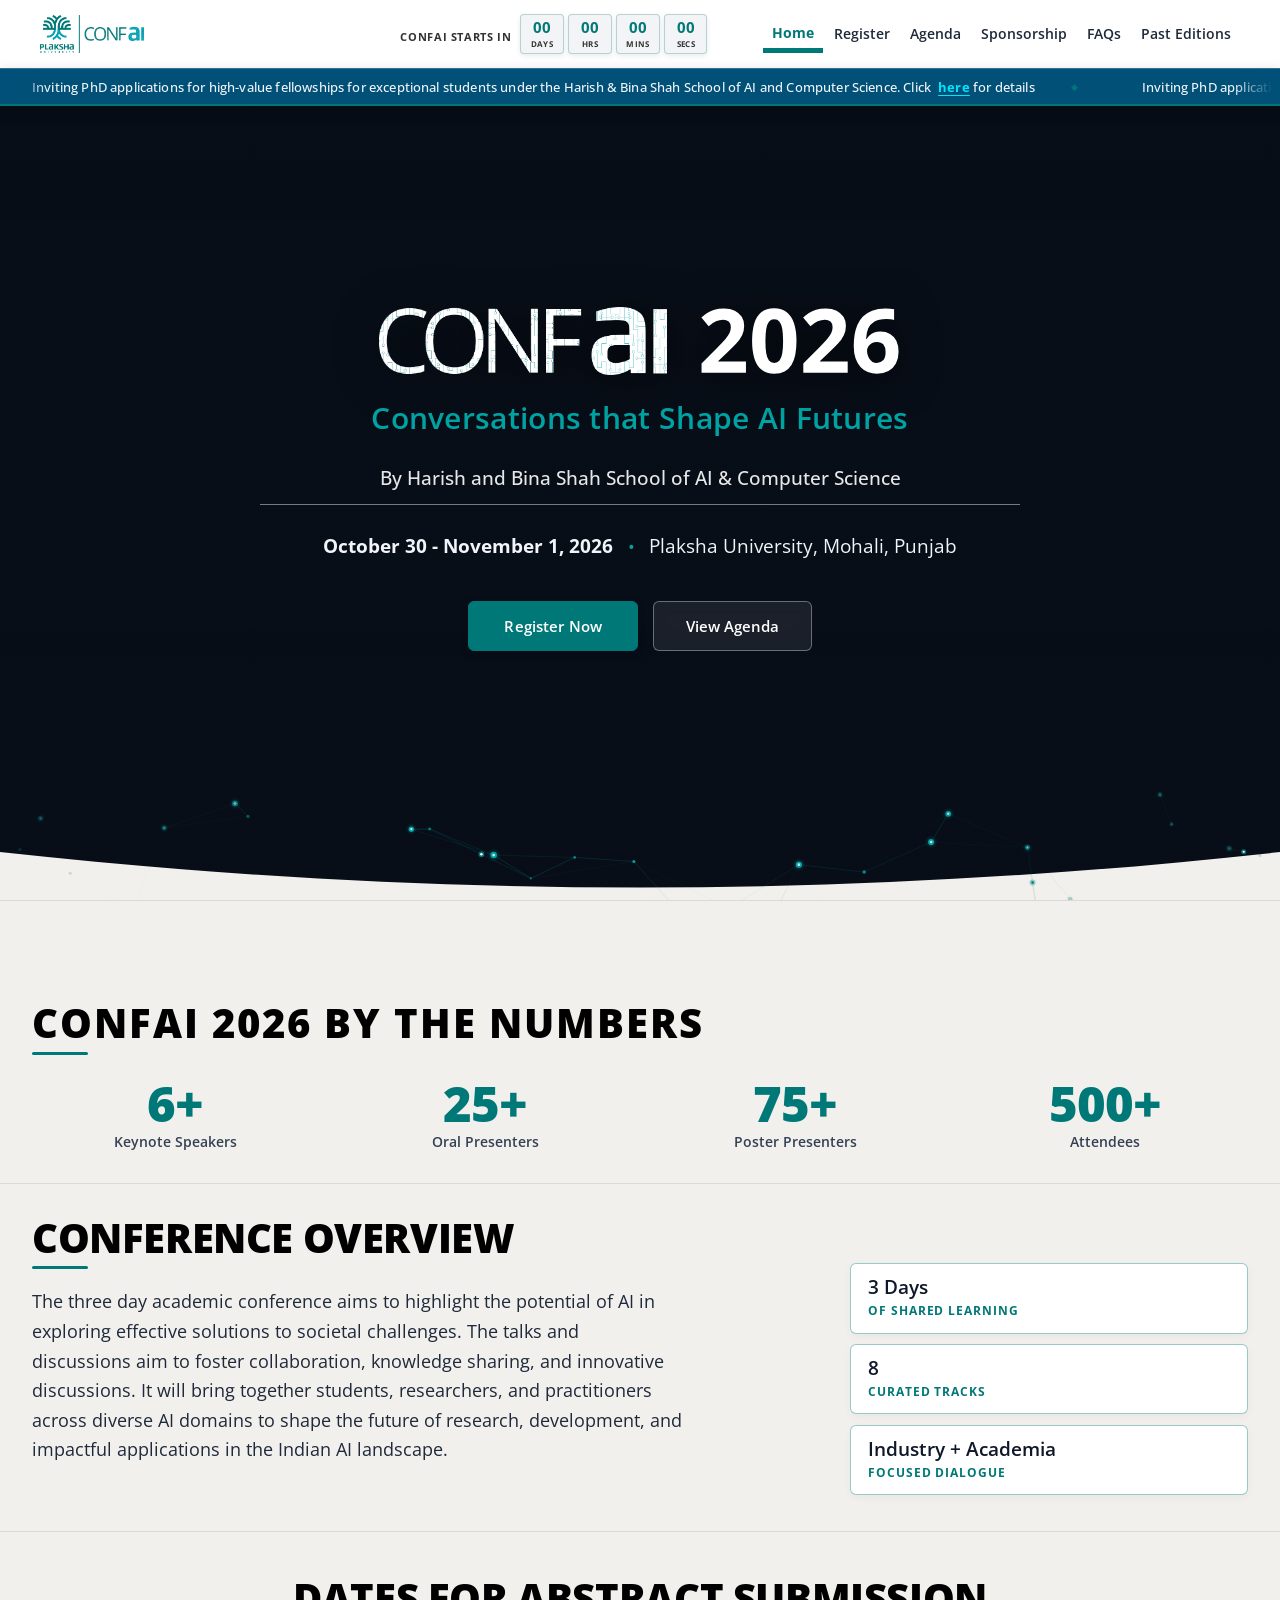
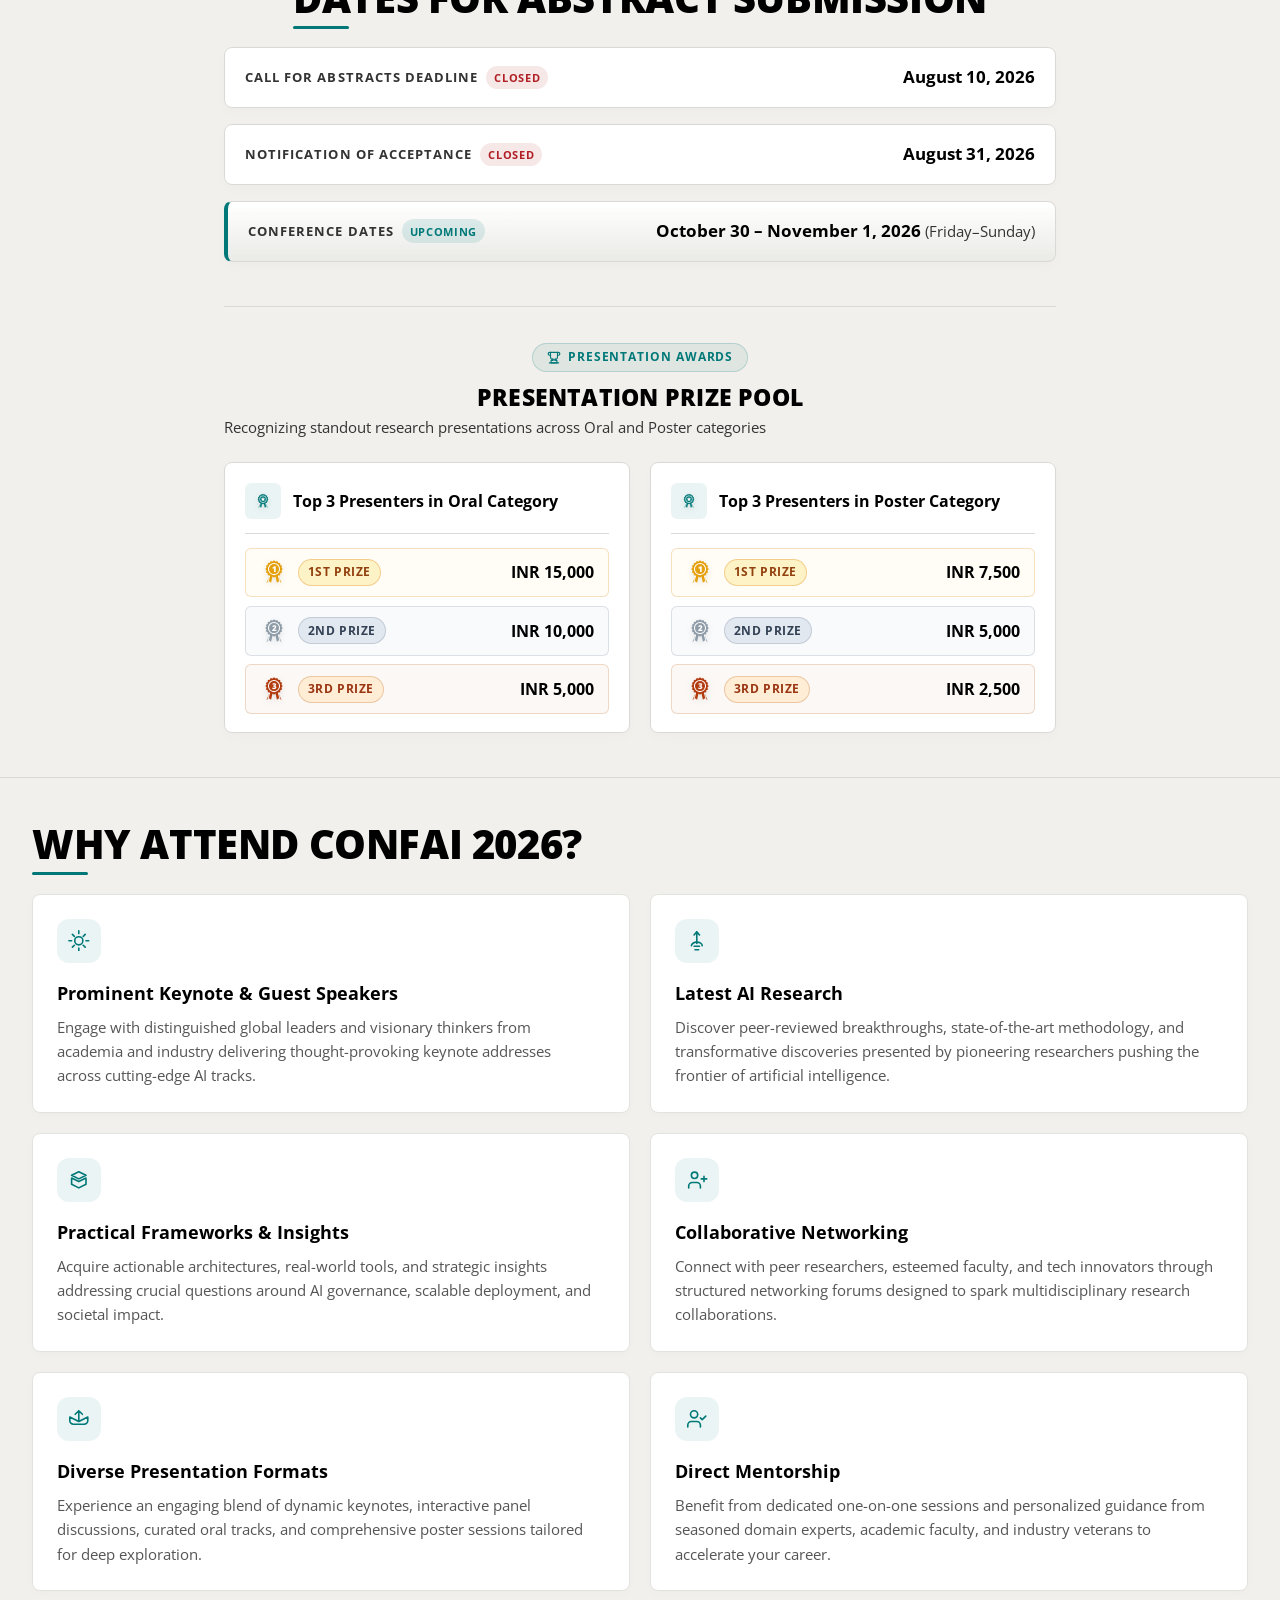
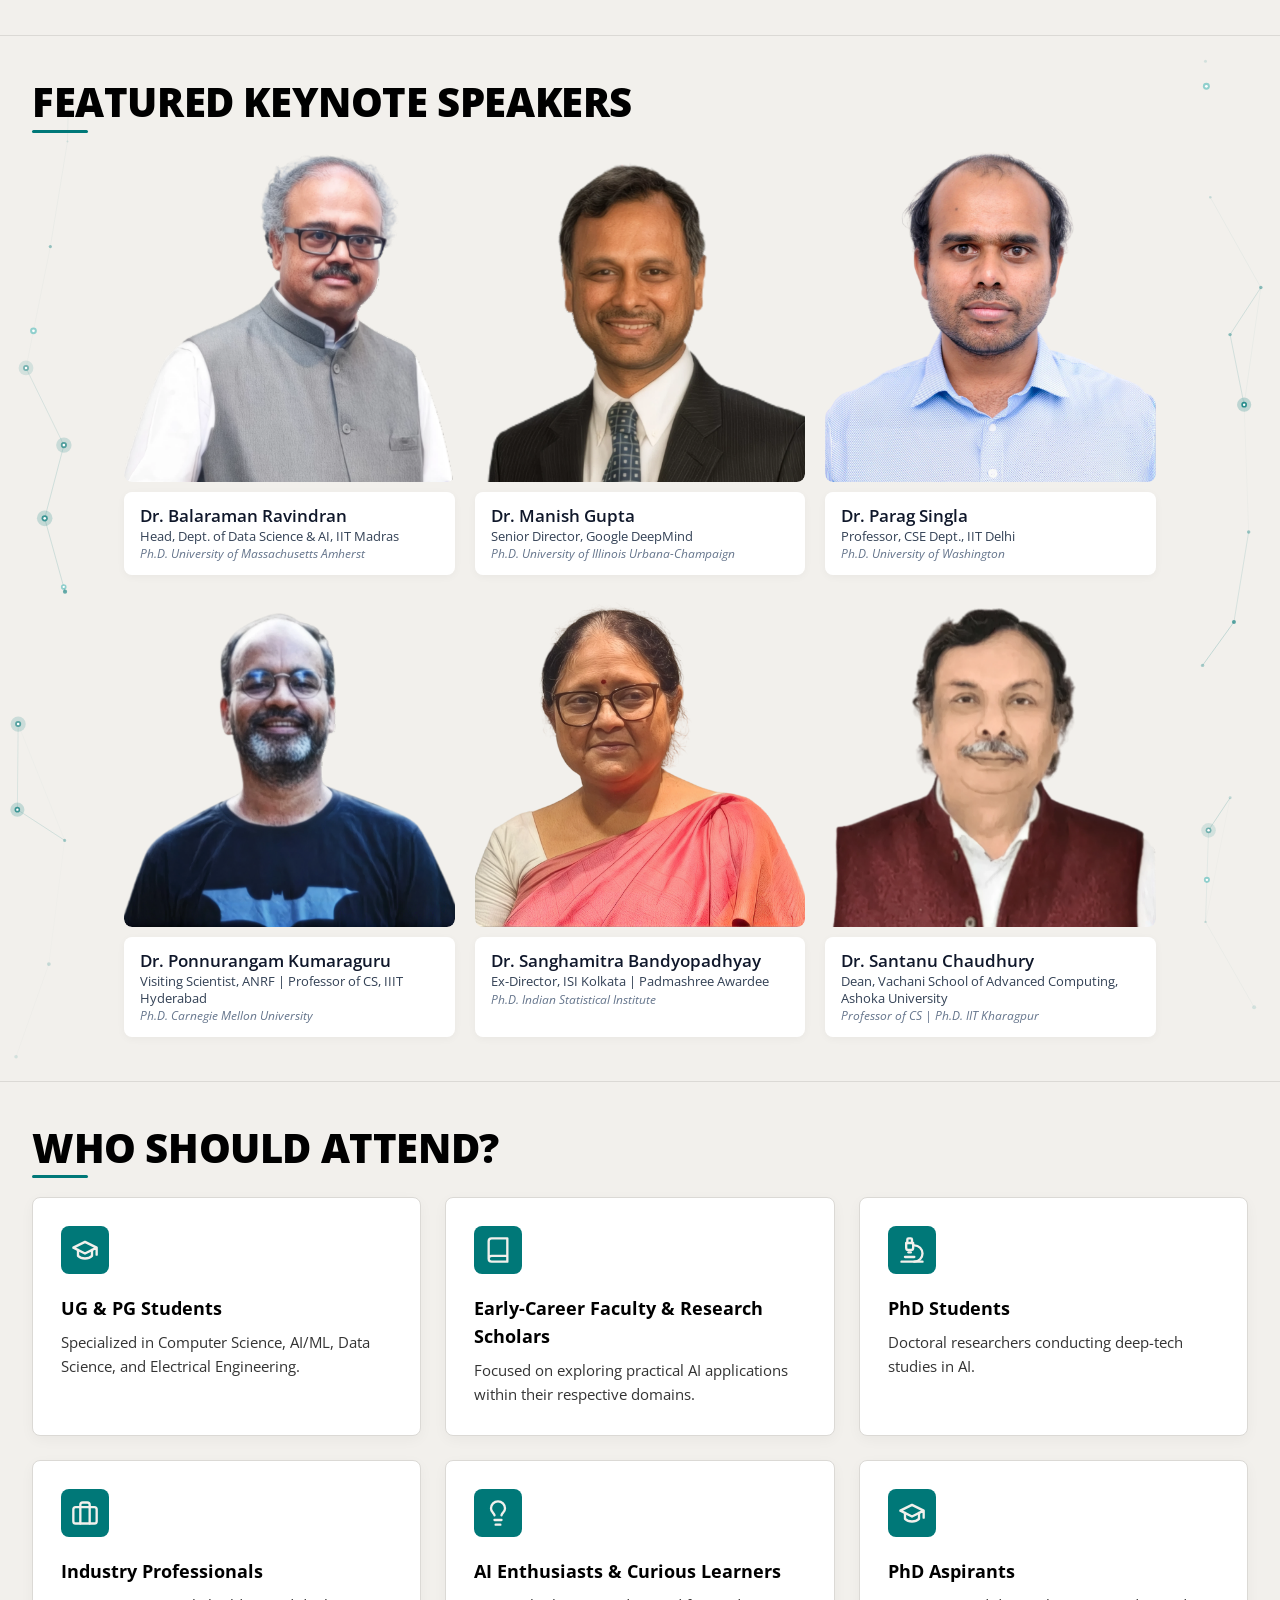
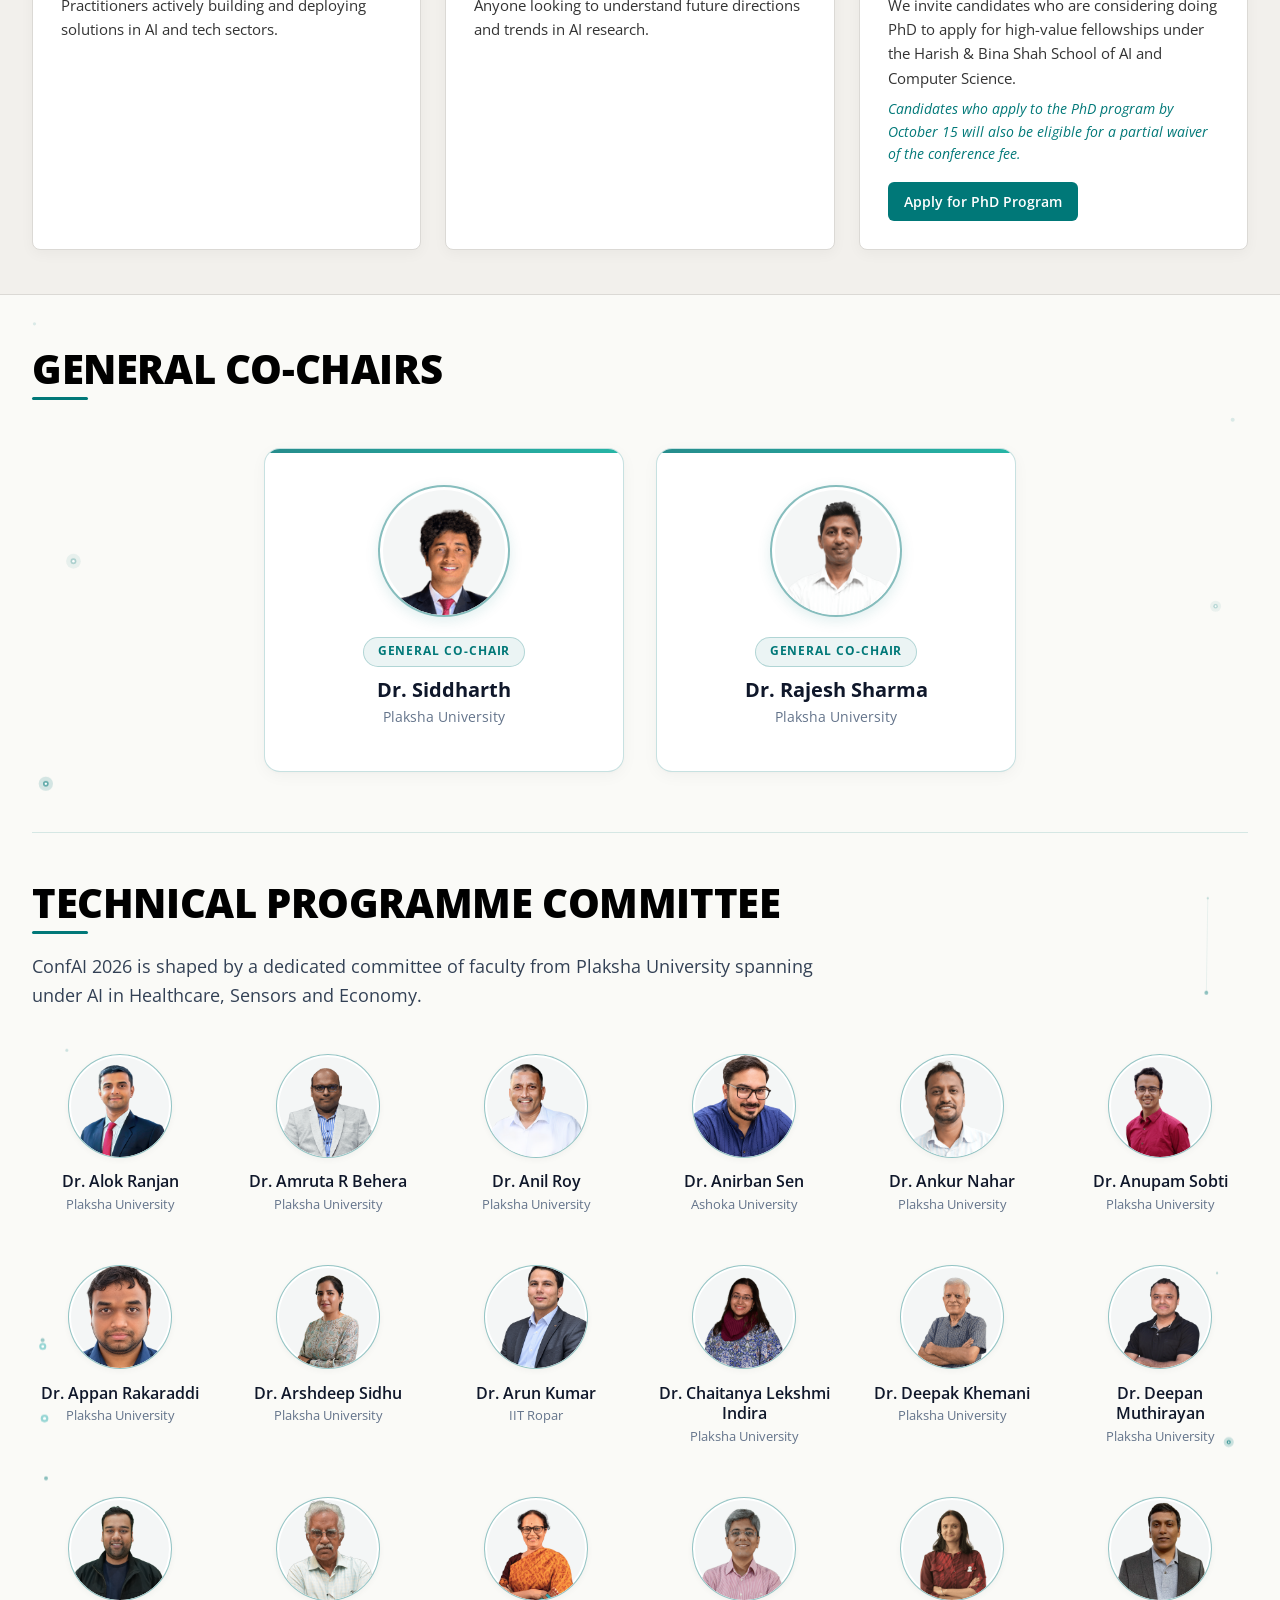
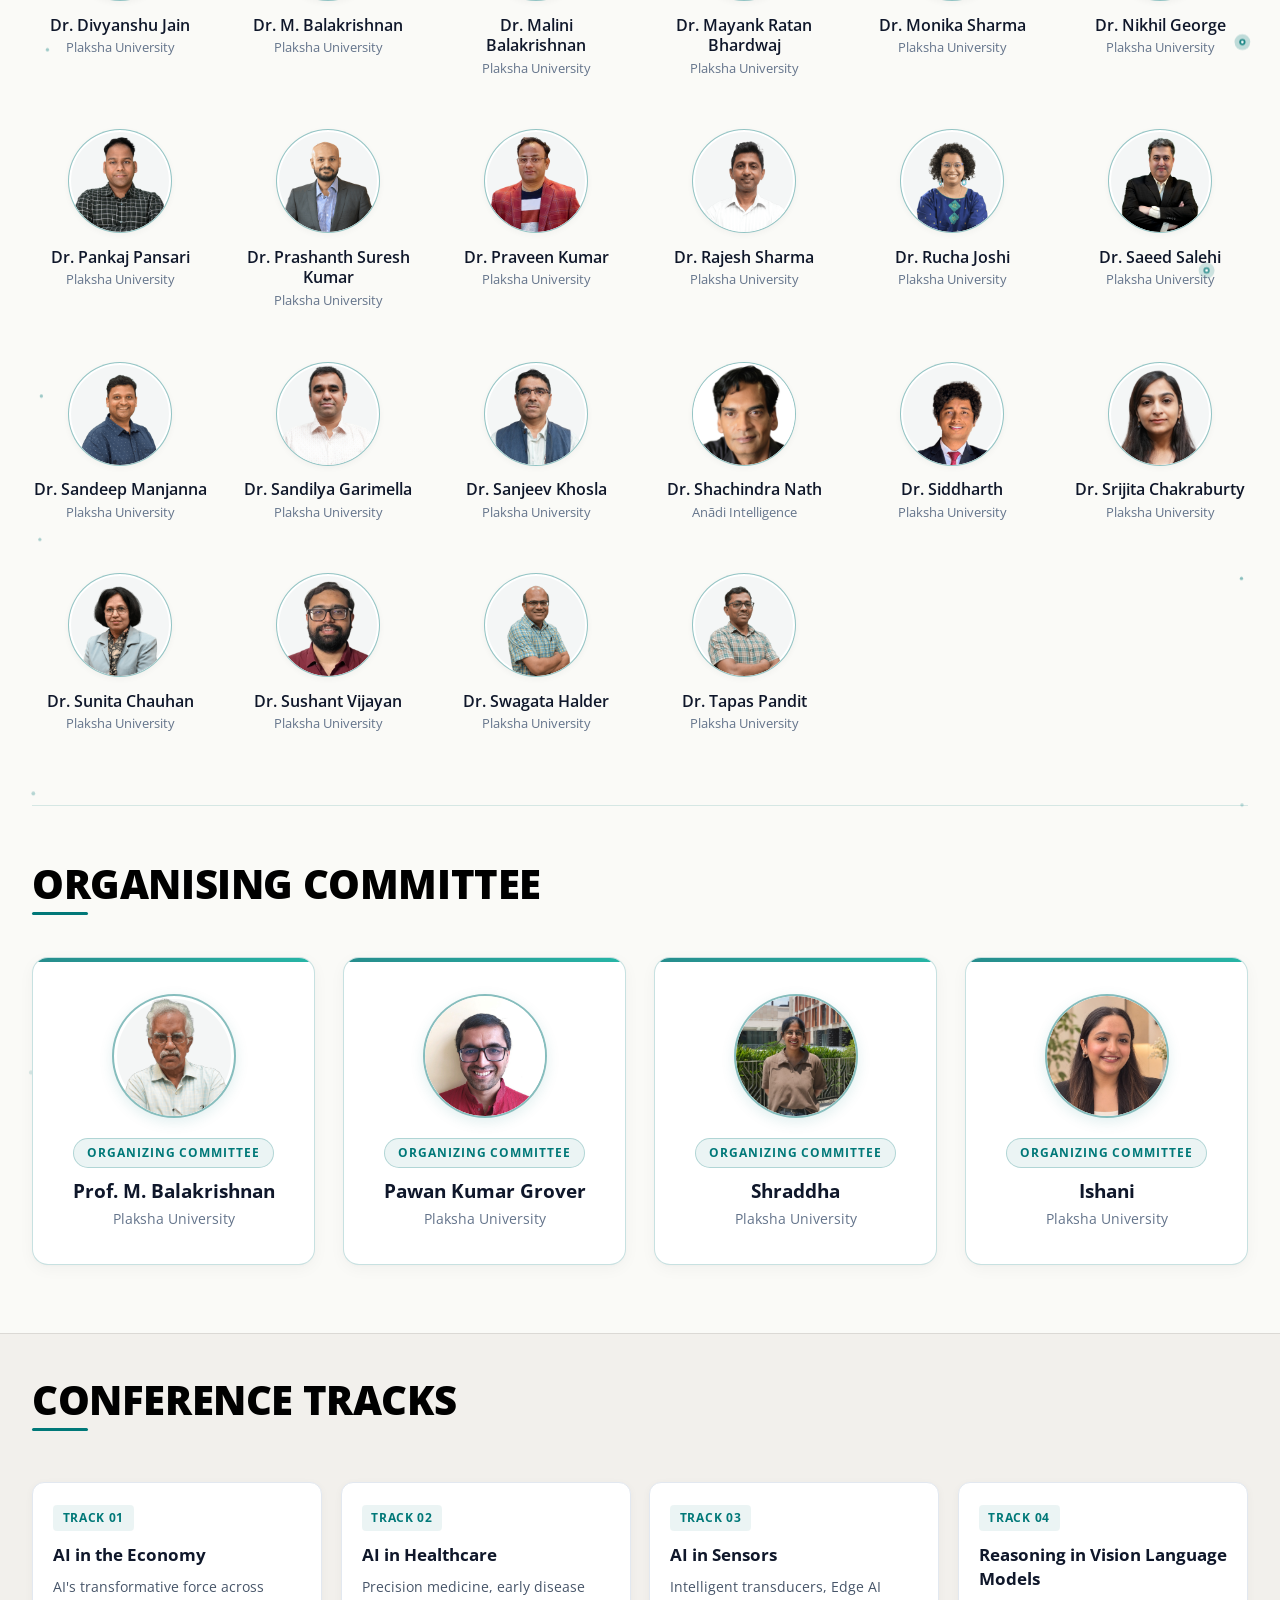
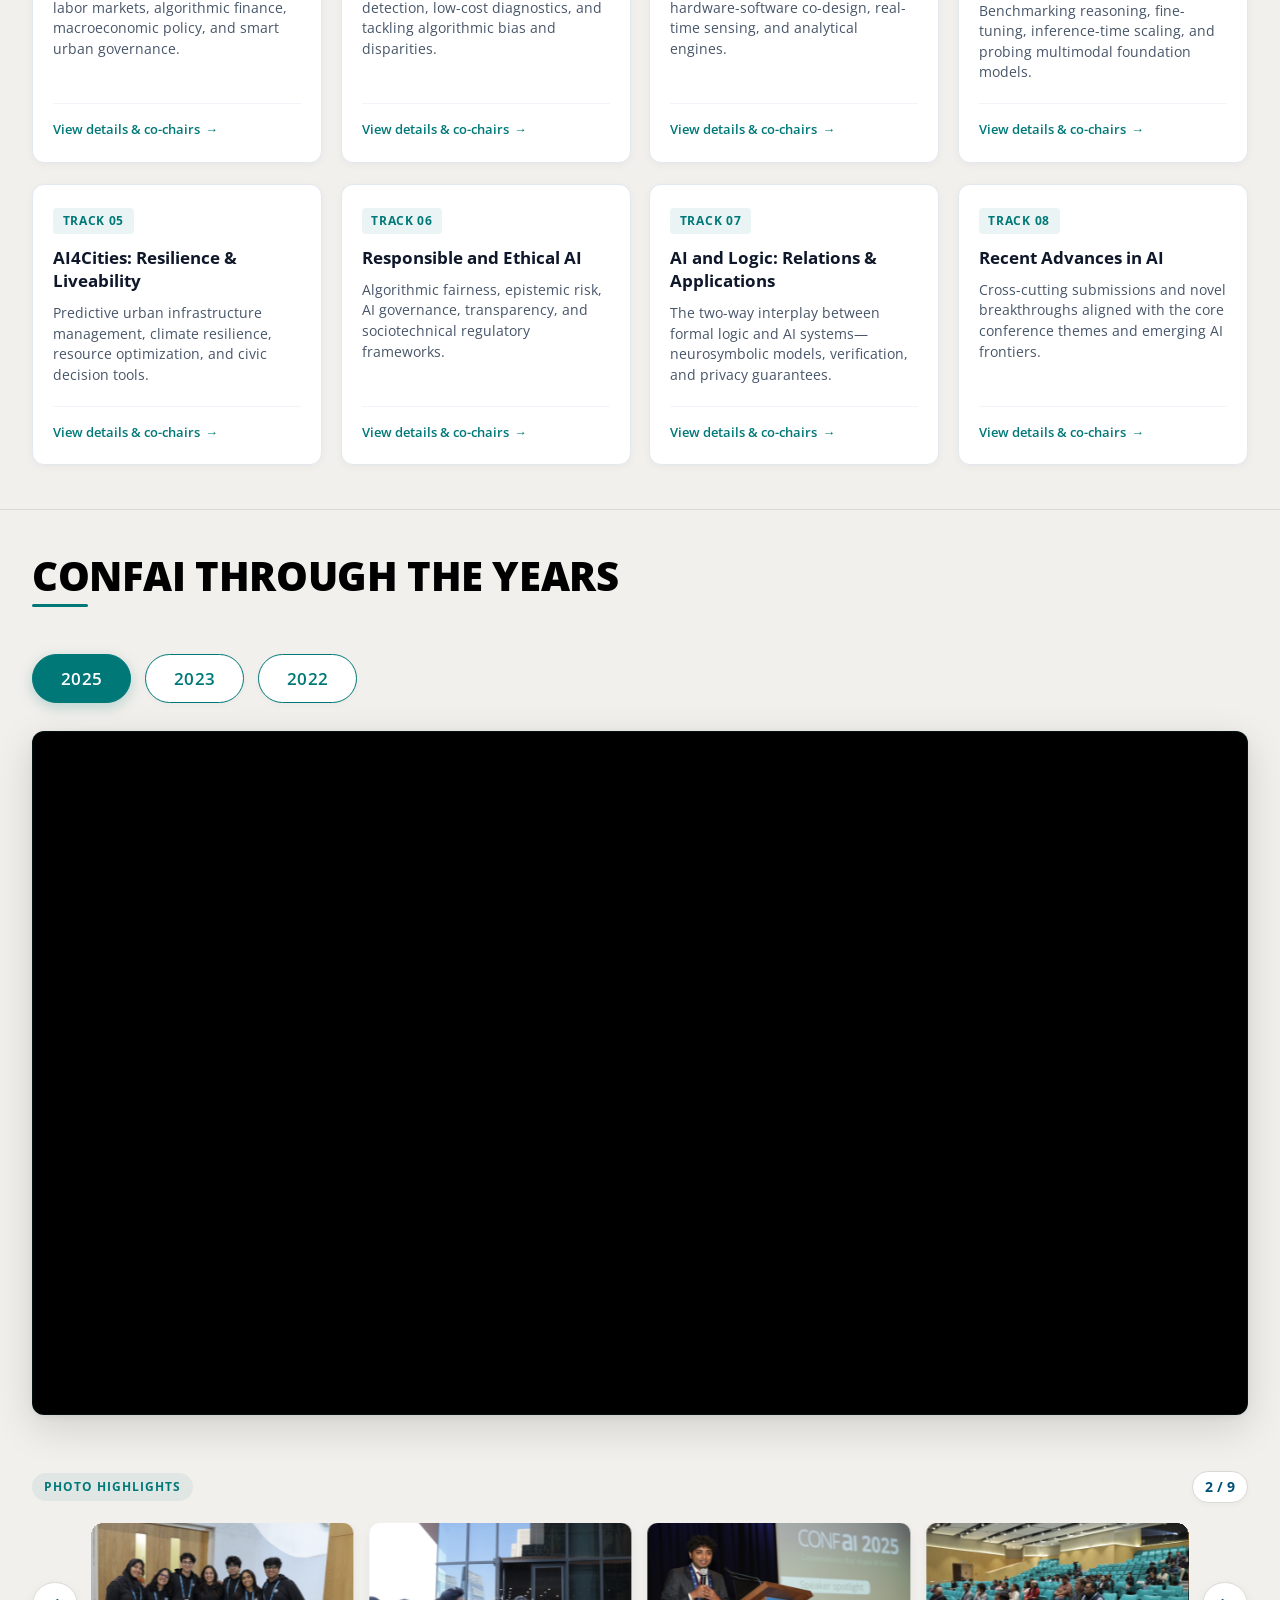
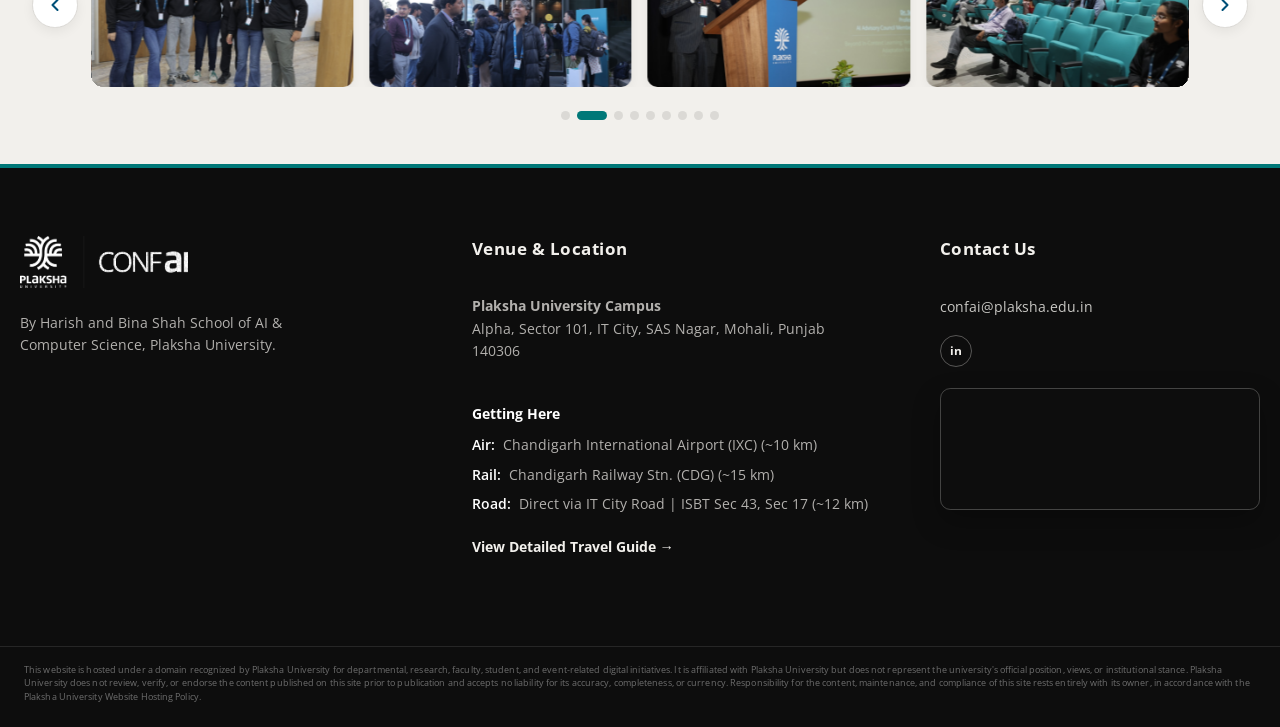
==== index.html @ 9ebb14e9 "Updated General Co Chair Section and Organising Commitee section" ====
<!DOCTYPE html>
<html lang="en">

<head>
  <meta charset="UTF-8" />
  <meta name="viewport" content="width=device-width, initial-scale=1.0" />
  <meta http-equiv="Cache-Control" content="no-cache, no-store, must-revalidate" />
  <meta http-equiv="Pragma" content="no-cache" />
  <meta http-equiv="Expires" content="0" />
  <meta name="description"
    content="ConfAI 2026  -  Conference on Artificial Intelligence at Plaksha University, Mohali. October 30 – November 1, 2026." />
  <title>ConfAI 2026 | Conference on Artificial Intelligence</title>
  <link rel="preconnect" href="https://fonts.googleapis.com" />
  <link rel="preconnect" href="https://fonts.gstatic.com" crossorigin />
  <link
    href="https://fonts.googleapis.com/css2?family=Open+Sans:ital,wght@0,300;0,400;0,500;0,600;0,700;0,800;1,400;1,600&display=swap"
    rel="stylesheet" />
  <link rel="stylesheet" href="css/styles.css?v=1.2.0" />
  <script src="js/script.js?v=1.2.0" defer></script>
  <script>
    window.va = window.va || function () { (window.vaq = window.vaq || []).push(arguments); };
  </script>
  <script defer src="/_vercel/insights/script.js"></script>
  <script>
    !function(t,e){var o,n,p,r;e.__SV||(window.posthog && window.posthog.__loaded)||(window.posthog=e,e._i=[],e.init=function(i,s,a){function g(t,e){var o=e.split(".");2==o.length&&(t=t[o[0]],e=o[1]),t[e]=function(){t.push([e].concat(Array.prototype.slice.call(arguments,0)))}}p||((p=t.createElement("script")).type="text/javascript",p.crossOrigin="anonymous",p.async=!0,p.src=s.api_host.replace(".i.posthog.com","-assets.i.posthog.com")+"/static/array.js",p.onerror=function(){p=null},(r=t.getElementsByTagName("script")[0]).parentNode.insertBefore(p,r));var u=e;for(void 0!==a?u=e[a]=[]:a="posthog",u.people=u.people||[],Object.defineProperty(u,"toString",{configurable:!0,enumerable:!0,writable:!0,value:function(t){var e="posthog";return"posthog"!==a&&(e+="."+a),t||(e+=" (stub)"),e}}),Object.defineProperty(u.people,"toString",{configurable:!0,enumerable:!0,writable:!0,value:function(){return u.toString(1)+".people (stub)"}}),o="gu mu yu bu ku init Vu Gu zu Uu Ku el Wu Yu ju rh oh ah uh hh dh capture getExtension Zu fu gh calculateEventProperties ph register register_once register_for_session unregister unregister_for_session Hu mh getFeatureFlag getFeatureFlagPayload getFeatureFlagResult getAllFeatureFlags isFeatureEnabled reloadFeatureFlags updateFlags updateEarlyAccessFeatureEnrollment getEarlyAccessFeatures on onFeatureFlags onSurveysLoaded onSessionId getSurveys getActiveMatchingSurveys onActiveMatchingSurveysChanged renderSurvey displaySurvey cancelPendingSurvey canRenderSurvey canRenderSurveyAsync wh identify setPersonProperties unsetPersonProperties group resetGroups setPersonPropertiesForFlags resetPersonPropertiesForFlags setGroupPropertiesForFlags resetGroupPropertiesForFlags reset kh shutdown setIdentity clearIdentity get_distinct_id getGroups get_session_id get_session_replay_url alias set_config startSessionRecording stopSessionRecording sessionRecordingStarted captureException addExceptionStep captureLog startExceptionAutocapture stopExceptionAutocapture loadToolbar get_property getSessionProperty yh ih createPersonProfile setInternalOrTestUser bh Su xu opt_in_capturing opt_out_capturing has_opted_in_capturing has_opted_out_capturing get_explicit_consent_status is_capturing clear_opt_in_out_capturing th debug il Os getPageViewId captureTraceFeedback captureTraceMetric Du".split(" "),n=0;n<o.length;n++)g(u,o[n]);e._i.push([i,s,a])},e.__SV=1)}(document,window.posthog||[]);
    posthog.init('phc_CecEPdWjQLrjr3GZjHRW4HhYHFBZjnU5TjfQTuYFEQbJ', {
        api_host: 'https://us.i.posthog.com',
        defaults: '2026-05-30',
        person_profiles: 'identified_only', // or 'always' to create profiles for anonymous users as well
    })
  </script>
</head>

<body>
  <a class="skip-link" href="#main-content">Skip to content</a>

  <header class="site-header site-header--with-ticker" id="site-header">
    <div class="header-inner">
      <a class="brand" href="/" aria-label="ConfAI 2026 home">
        <img src="confai%20logo/Lockup%20logo.png" alt="ConfAI 2026" class="brand-logo"
          onerror="this.onerror=null;this.style.visibility='hidden';" />
      </a>

      <div class="nav-countdown" aria-label="Countdown to ConfAI 2026" aria-live="polite">
        <span class="nav-countdown-label">ConfAI starts in</span>
        <span class="nav-countdown-box"><strong id="nav-countdown-days">--</strong><small>DAYS</small></span>
        <span class="nav-countdown-box"><strong id="nav-countdown-hours">--</strong><small>HRS</small></span>
        <span class="nav-countdown-box"><strong id="nav-countdown-minutes">--</strong><small>MINS</small></span>
        <span class="nav-countdown-box"><strong id="nav-countdown-seconds">--</strong><small>SECS</small></span>
      </div>

      <button class="nav-toggle" type="button" aria-expanded="false" aria-controls="site-nav"
        aria-label="Toggle navigation">
        <span class="nav-toggle-bar"></span>
        <span class="nav-toggle-bar"></span>
        <span class="nav-toggle-bar"></span>
      </button>

      <nav class="site-nav" id="site-nav" aria-label="Main navigation">
        <ul class="nav-list">
          <li><a href="/" aria-current="page">Home</a></li>
          <li><a href="/register">Register</a></li>
          <li><a href="/agenda">Agenda</a></li>
          <li><a href="/sponsorship">Sponsorship</a></li>
          <li><a href="/faq">FAQs</a></li>
          <li><a href="index.html#past-editions">Past Editions</a></li>
        </ul>
      </nav>
    </div>

    <!-- Sticky Announcement Ticker Bar -->
    <div class="announcement-ticker-bar" role="region" aria-label="PhD Fellowships Announcement">
      <div class="ticker-track">
        <div class="ticker-content">
          <div class="ticker-item" role="button" tabindex="0" aria-label="Learn about PhD Fellowships">
            <span class="ticker-text">Inviting PhD applications for high-value fellowships for exceptional students
              under the Harish &amp; Bina Shah School of AI and Computer Science. Click <a
                href="https://plaksha.edu.in/phd" target="_blank" rel="noopener noreferrer"
                class="ticker-link">here</a> for details</span>
            <span class="ticker-sep" aria-hidden="true">&#9670;</span>
          </div>
          <div class="ticker-item" role="button" tabindex="0" aria-label="Learn about PhD Fellowships">
            <span class="ticker-text">Inviting PhD applications for high-value fellowships for exceptional students
              under the Harish &amp; Bina Shah School of AI and Computer Science. Click <a
                href="https://plaksha.edu.in/phd" target="_blank" rel="noopener noreferrer"
                class="ticker-link">here</a> for details</span>
            <span class="ticker-sep" aria-hidden="true">&#9670;</span>
          </div>
        </div>
        <div class="ticker-content" aria-hidden="true">
          <div class="ticker-item">
            <span class="ticker-text">Inviting PhD applications for high-value fellowships for exceptional students
              under the Harish &amp; Bina Shah School of AI and Computer Science. Click <a
                href="https://plaksha.edu.in/phd" target="_blank" rel="noopener noreferrer" class="ticker-link"
                tabindex="-1">here</a> for details</span>
            <span class="ticker-sep" aria-hidden="true">&#9670;</span>
          </div>
          <div class="ticker-item">
            <span class="ticker-text">Inviting PhD applications for high-value fellowships for exceptional students
              under the Harish &amp; Bina Shah School of AI and Computer Science. Click <a
                href="https://plaksha.edu.in/phd" target="_blank" rel="noopener noreferrer" class="ticker-link"
                tabindex="-1">here</a> for details</span>
            <span class="ticker-sep" aria-hidden="true">&#9670;</span>
          </div>
        </div>
      </div>
    </div>
  </header>

  <main id="main-content">
    <section class="cinema-video-hero" id="top" aria-label="ConfAI 2026 Conference Spotlight">
      <!-- Full-Viewport Looping Background Video -->
      <div class="cinema-video-container" aria-hidden="true">
        <video class="cinema-video-element" autoplay loop muted playsinline preload="auto">
          <source src="main_page_pictures/output_progressive_aec55460-2fb5-451e-abb8-bb647505ee54.mp4"
            type="video/mp4" />
          Your browser does not support the video tag.
        </video>
        <!-- 45-55% Dark Semi-Transparent Overlay -->
        <div class="cinema-video-scrim"></div>
      </div>

      <!-- Centered Spacious Composition -->
      <div class="cinema-hero-content">
        <div class="cinema-hero-inner">

          <!-- [CONFAI LOGO] 2026 unified brand lockup -->
          <div class="cinema-brand-lockup">
            <img src="confai%20logo/ConfAI%20Logo%20White.png" alt="ConfAI" class="cinema-brand-logo-img"
              onerror="this.onerror=null;this.style.visibility='hidden';" />
            <svg class="cinema-brand-year cinema-brand-year-svg" viewBox="0 0 5290.90 1768" role="img" aria-label="2026" focusable="false">
              <title>2026</title>
              <path d="M1104 0H82V215L449 586Q560 700 627.5 776.5Q695 853 725.5 916.0Q756 979 756 1051Q756 1138 707.5 1181.5Q659 1225 578 1225Q493 1225 413.0 1186.0Q333 1147 246 1075L78 1274Q141 1328 211.5 1376.0Q282 1424 375.5 1453.5Q469 1483 600 1483Q744 1483 847.5 1431.0Q951 1379 1007.0 1289.5Q1063 1200 1063 1087Q1063 966 1015.0 866.0Q967 766 875.5 668.0Q784 570 655 451L467 274V260H1104Z" transform="translate(0.00, 1712.41) scale(1.12957, -1.12957)" fill="#FFFFFF" />
              <path d="M1096 731Q1096 554 1068.5 415.0Q1041 276 980.5 179.0Q920 82 822.0 31.0Q724 -20 584 -20Q408 -20 295.0 69.5Q182 159 128.0 327.5Q74 496 74 731Q74 968 123.5 1136.5Q173 1305 285.0 1395.0Q397 1485 584 1485Q759 1485 872.5 1395.5Q986 1306 1041.0 1137.5Q1096 969 1096 731ZM381 731Q381 564 399.5 452.5Q418 341 462.0 285.0Q506 229 584 229Q661 229 705.5 284.5Q750 340 769.0 451.5Q788 563 788 731Q788 898 769.0 1010.0Q750 1122 705.5 1178.5Q661 1235 584 1235Q506 1235 462.0 1178.5Q418 1122 399.5 1010.0Q381 898 381 731Z" transform="translate(1322.72, 1712.41) scale(1.12957, -1.12957)" fill="#FFFFFF" />
              <path d="M1104 0H82V215L449 586Q560 700 627.5 776.5Q695 853 725.5 916.0Q756 979 756 1051Q756 1138 707.5 1181.5Q659 1225 578 1225Q493 1225 413.0 1186.0Q333 1147 246 1075L78 1274Q141 1328 211.5 1376.0Q282 1424 375.5 1453.5Q469 1483 600 1483Q744 1483 847.5 1431.0Q951 1379 1007.0 1289.5Q1063 1200 1063 1087Q1063 966 1015.0 866.0Q967 766 875.5 668.0Q784 570 655 451L467 274V260H1104Z" transform="translate(2645.45, 1712.41) scale(1.12957, -1.12957)" fill="#FFFFFF" />
              <path d="M72 621Q72 747 90.5 870.5Q109 994 155.0 1103.5Q201 1213 284.0 1297.5Q367 1382 495.0 1430.5Q623 1479 805 1479Q848 1479 905.5 1475.5Q963 1472 1001 1464V1217Q961 1226 915.5 1231.5Q870 1237 825 1237Q643 1237 543.5 1179.0Q444 1121 403.5 1018.5Q363 916 356 780H369Q397 829 439.5 867.0Q482 905 543.0 927.5Q604 950 686 950Q814 950 908.0 895.5Q1002 841 1053.0 738.0Q1104 635 1104 487Q1104 329 1043.0 215.0Q982 101 870.5 40.5Q759 -20 606 -20Q494 -20 397.0 18.5Q300 57 227.0 136.0Q154 215 113.0 335.5Q72 456 72 621ZM600 227Q691 227 748.0 289.0Q805 351 805 483Q805 590 755.5 651.5Q706 713 606 713Q538 713 486.5 682.5Q435 652 407.0 605.5Q379 559 379 510Q379 459 393.0 409.0Q407 359 435.0 318.0Q463 277 504.5 252.0Q546 227 600 227Z" transform="translate(3968.17, 1712.41) scale(1.12957, -1.12957)" fill="#FFFFFF" />
            </svg>
          </div>

          <!-- Event Tagline in Plaksha Teal (#007878 / #00A3A3) - Clean & Minimalist -->
          <p class="cinema-tagline" id="event-title">Conversations that Shape AI Futures</p>

          <p class="hero-organizer">By Harish and Bina Shah School of AI &amp; Computer Science</p>

          <!-- Single Clean Horizontal Event Info Line (No Emojis) -->
          <div class="cinema-meta-row">
            <span class="cinema-meta-date">October 30 - November 1, 2026</span>
            <span class="cinema-meta-dot" aria-hidden="true">•</span>
            <span class="cinema-meta-venue">Plaksha University, Mohali, Punjab</span>
          </div>

          <!-- Minimal Action Buttons -->
          <div class="cinema-actions">
            <a href="/register" class="btn-cinema-primary">Register Now</a>
            <a href="/agenda" class="btn-cinema-secondary">View Agenda</a>
          </div>

        </div>
      </div>

      <!-- Subtle Curved Transition with Neural Network Pattern Flowing into Page Below -->
      <div class="cinema-curve-divider" aria-hidden="true">
        <canvas id="neural-transition-canvas" class="hero-neural-canvas neural-transition-canvas"></canvas>
        <svg viewBox="0 0 1440 140" fill="none" preserveAspectRatio="none" class="cinema-curve-svg">
          <path d="M0,0 C480,48 960,48 1440,0 L1440,140 L0,140 Z" fill="#F2F0EC"></path>
        </svg>
      </div>

    </section>

    <!-- ═══════════════════════════════════════════════
           KEY NUMBERS
           ═══════════════════════════════════════════════ -->
    <section class="section-stats" id="key-numbers" aria-labelledby="stats-heading">
      <div class="section-inner">
        <div class="stats-header">
          <h2 id="stats-heading" class="stats-title">CONFAI 2026 BY THE NUMBERS</h2>
        </div>
        <div class="stats-strip">
          <div class="stat-item">
            <span class="stat-value">6+</span>
            <p class="stat-label">Keynote Speakers</p>
          </div>
          <div class="stat-item">
            <span class="stat-value">25+</span>
            <p class="stat-label">Oral Presenters</p>
          </div>
          <div class="stat-item">
            <span class="stat-value">75+</span>
            <p class="stat-label">Poster Presenters</p>
          </div>
          <div class="stat-item">
            <span class="stat-value">500+</span>
            <p class="stat-label">Attendees</p>
          </div>
        </div>
      </div>
    </section>

    <!-- ═══════════════════════════════════════════════
           H2 · CONFERENCE OVERVIEW
           ═══════════════════════════════════════════════ -->
    <span id="about" class="anchor-target" aria-hidden="true"></span>
    <section class="section-overview" id="overview" aria-labelledby="overview-heading">
      <div class="section-inner overview-shell">
        <h2 id="overview-heading">Conference Overview</h2>
        <div class="overview-layout">
          <div class="overview-copy">
            <p>The three day academic conference aims to highlight the potential of AI in exploring effective solutions
              to societal challenges. The talks and discussions aim to foster collaboration, knowledge sharing, and
              innovative discussions. It will bring together students, researchers, and practitioners across diverse AI
              domains to shape the future of research, development, and impactful applications in the Indian AI
              landscape.</p>
          </div>

          <div class="overview-highlights" aria-label="Conference highlights">
            <div class="overview-highlight-item">
              <span class="overview-highlight-value">3 Days</span>
              <span class="overview-highlight-label">of Shared Learning</span>
            </div>
            <div class="overview-highlight-item">
              <span class="overview-highlight-value">8</span>
              <span class="overview-highlight-label">Curated Tracks</span>
            </div>
            <div class="overview-highlight-item">
              <span class="overview-highlight-value">Industry + Academia</span>
              <span class="overview-highlight-label">Focused Dialogue</span>
            </div>
          </div>
        </div>
      </div>
    </section>

    <section class="section-dates" id="key-dates" aria-labelledby="dates-heading">
      <div class="section-inner">
        <h2 id="dates-heading">Dates for Abstract Submission</h2>
        <ol class="dates-list">
          <li class="date-item">
            <div class="date-main">
              <div class="date-label-wrap">
                <span class="date-label">Call for Abstracts Deadline</span>
                <span class="status-badge status-closed">Closed</span>
              </div>
              <span class="date-value">August 10, 2026</span>
            </div>
          </li>
          <li class="date-item">
            <div class="date-main">
              <div class="date-label-wrap">
                <span class="date-label">Notification of Acceptance</span>
                <span class="status-badge status-closed">Closed</span>
              </div>
              <span class="date-value">August 31, 2026</span>
            </div>
          </li>
          <li class="date-item date-item--featured">
            <div class="date-main">
              <div class="date-label-wrap">
                <span class="date-label">Conference Dates</span>
                <span class="status-badge status-upcoming">Upcoming</span>
              </div>
              <span class="date-value">October 30 – November 1, 2026 <span
                  class="date-note">(Friday–Sunday)</span></span>
            </div>
          </li>
        </ol>

        <!-- Prize Pool for Abstract Presenters -->
        <div class="dates-prize-pool" aria-labelledby="prize-pool-heading">
          <div class="prize-pool-header">
            <span class="prize-pool-badge">
              <svg viewBox="0 0 24 24" aria-hidden="true" fill="none" stroke="currentColor" stroke-width="2" stroke-linecap="round" stroke-linejoin="round">
                <path d="M6 9H4.5a2.5 2.5 0 0 1 0-5H6"></path>
                <path d="M18 9h1.5a2.5 2.5 0 0 0 0-5H18"></path>
                <path d="M4 22h16"></path>
                <path d="M10 14.66V17c0 .55-.45 1-1 1H7v4h10v-4h-2c-.55 0-1-.45-1-1v-2.34"></path>
                <path d="M6 4h12v7a6 6 0 0 1-12 0V4z"></path>
              </svg>
              Presentation Awards
            </span>
            <h3 id="prize-pool-heading" class="prize-pool-title">Presentation Prize Pool</h3>
            <p class="prize-pool-subtitle">Recognizing standout research presentations across Oral and Poster categories</p>
          </div>

          <div class="prize-pool-grid">
            <!-- Oral Category -->
            <div class="prize-card">
              <div class="prize-card-header">
                <div class="prize-card-icon" aria-hidden="true">
                  <svg class="prize-rosette" viewBox="0 0 48 50" width="24" height="26" aria-hidden="true">
                    <g fill="currentColor">
                      <path d="M 19 26 L 11 44 L 15.5 41 L 19 43.5 L 22.5 28 Z"></path>
                      <path d="M 17.5 28 L 14 41.5" stroke="#FFFFFF" stroke-width="1.5" stroke-linecap="round" fill="none"></path>
                      <path d="M 25.5 28 L 29 43.5 L 32.5 41 L 37 44 L 29 26 Z"></path>
                      <path d="M 30.5 28 L 34 41.5" stroke="#FFFFFF" stroke-width="1.5" stroke-linecap="round" fill="none"></path>
                      <path d="M 24.0,5.0 L 26.5,7.2 L 29.7,6.1 L 31.2,9.2 L 34.6,9.4 L 34.8,12.8 L 37.9,14.3 L 36.8,17.5 L 39.0,20.0 L 36.8,22.5 L 37.9,25.7 L 34.8,27.2 L 34.6,30.6 L 31.2,30.8 L 29.7,33.9 L 26.5,32.8 L 24.0,35.0 L 21.5,32.8 L 18.3,33.9 L 16.8,30.8 L 13.4,30.6 L 13.2,27.2 L 10.1,25.7 L 11.2,22.5 L 9.0,20.0 L 11.2,17.5 L 10.1,14.3 L 13.2,12.8 L 13.4,9.4 L 16.8,9.2 L 18.3,6.1 L 21.5,7.2 Z"></path>
                    </g>
                    <circle cx="24" cy="20" r="9.5" fill="none" stroke="#FFFFFF" stroke-width="1.8"></circle>
                    <polygon points="24,14 25.8,17.8 29.8,18.4 26.9,21.2 27.6,25.2 24,23.3 20.4,25.2 21.1,21.2 18.2,18.4 22.2,17.8" fill="#FFFFFF"></polygon>
                  </svg>
                </div>
                <h4 class="prize-card-title">Top 3 Presenters in Oral Category</h4>
              </div>
              <ul class="prize-list">
                <li class="prize-item prize-item--gold">
                  <div class="prize-rank-wrap">
                    <svg class="prize-rosette" viewBox="0 0 48 50" width="28" height="30" aria-hidden="true">
                      <g fill="#E5A00D">
                        <path d="M 19 26 L 11 44 L 15.5 41 L 19 43.5 L 22.5 28 Z"></path>
                        <path d="M 17.5 28 L 14 41.5" stroke="#FFFFFF" stroke-width="1.5" stroke-linecap="round" fill="none"></path>
                        <path d="M 25.5 28 L 29 43.5 L 32.5 41 L 37 44 L 29 26 Z"></path>
                        <path d="M 30.5 28 L 34 41.5" stroke="#FFFFFF" stroke-width="1.5" stroke-linecap="round" fill="none"></path>
                        <path d="M 24.0,5.0 L 26.5,7.2 L 29.7,6.1 L 31.2,9.2 L 34.6,9.4 L 34.8,12.8 L 37.9,14.3 L 36.8,17.5 L 39.0,20.0 L 36.8,22.5 L 37.9,25.7 L 34.8,27.2 L 34.6,30.6 L 31.2,30.8 L 29.7,33.9 L 26.5,32.8 L 24.0,35.0 L 21.5,32.8 L 18.3,33.9 L 16.8,30.8 L 13.4,30.6 L 13.2,27.2 L 10.1,25.7 L 11.2,22.5 L 9.0,20.0 L 11.2,17.5 L 10.1,14.3 L 13.2,12.8 L 13.4,9.4 L 16.8,9.2 L 18.3,6.1 L 21.5,7.2 Z"></path>
                      </g>
                      <circle cx="24" cy="20" r="9.5" fill="none" stroke="#FFFFFF" stroke-width="1.8"></circle>
                      <text x="24" y="24.8" text-anchor="middle" font-family="'Open Sans', sans-serif" font-weight="900" font-size="13" fill="#FFFFFF">1</text>
                    </svg>
                    <span class="prize-rank-pill">1st Prize</span>
                  </div>
                  <span class="prize-amount">INR 15,000</span>
                </li>
                <li class="prize-item prize-item--silver">
                  <div class="prize-rank-wrap">
                    <svg class="prize-rosette" viewBox="0 0 48 50" width="28" height="30" aria-hidden="true">
                      <g fill="#8E9CA8">
                        <path d="M 19 26 L 11 44 L 15.5 41 L 19 43.5 L 22.5 28 Z"></path>
                        <path d="M 17.5 28 L 14 41.5" stroke="#FFFFFF" stroke-width="1.5" stroke-linecap="round" fill="none"></path>
                        <path d="M 25.5 28 L 29 43.5 L 32.5 41 L 37 44 L 29 26 Z"></path>
                        <path d="M 30.5 28 L 34 41.5" stroke="#FFFFFF" stroke-width="1.5" stroke-linecap="round" fill="none"></path>
                        <path d="M 24.0,5.0 L 26.5,7.2 L 29.7,6.1 L 31.2,9.2 L 34.6,9.4 L 34.8,12.8 L 37.9,14.3 L 36.8,17.5 L 39.0,20.0 L 36.8,22.5 L 37.9,25.7 L 34.8,27.2 L 34.6,30.6 L 31.2,30.8 L 29.7,33.9 L 26.5,32.8 L 24.0,35.0 L 21.5,32.8 L 18.3,33.9 L 16.8,30.8 L 13.4,30.6 L 13.2,27.2 L 10.1,25.7 L 11.2,22.5 L 9.0,20.0 L 11.2,17.5 L 10.1,14.3 L 13.2,12.8 L 13.4,9.4 L 16.8,9.2 L 18.3,6.1 L 21.5,7.2 Z"></path>
                      </g>
                      <circle cx="24" cy="20" r="9.5" fill="none" stroke="#FFFFFF" stroke-width="1.8"></circle>
                      <text x="24" y="24.8" text-anchor="middle" font-family="'Open Sans', sans-serif" font-weight="900" font-size="13" fill="#FFFFFF">2</text>
                    </svg>
                    <span class="prize-rank-pill">2nd Prize</span>
                  </div>
                  <span class="prize-amount">INR 10,000</span>
                </li>
                <li class="prize-item prize-item--bronze">
                  <div class="prize-rank-wrap">
                    <svg class="prize-rosette" viewBox="0 0 48 50" width="28" height="30" aria-hidden="true">
                      <g fill="#B33B10">
                        <path d="M 19 26 L 11 44 L 15.5 41 L 19 43.5 L 22.5 28 Z"></path>
                        <path d="M 17.5 28 L 14 41.5" stroke="#FFFFFF" stroke-width="1.5" stroke-linecap="round" fill="none"></path>
                        <path d="M 25.5 28 L 29 43.5 L 32.5 41 L 37 44 L 29 26 Z"></path>
                        <path d="M 30.5 28 L 34 41.5" stroke="#FFFFFF" stroke-width="1.5" stroke-linecap="round" fill="none"></path>
                        <path d="M 24.0,5.0 L 26.5,7.2 L 29.7,6.1 L 31.2,9.2 L 34.6,9.4 L 34.8,12.8 L 37.9,14.3 L 36.8,17.5 L 39.0,20.0 L 36.8,22.5 L 37.9,25.7 L 34.8,27.2 L 34.6,30.6 L 31.2,30.8 L 29.7,33.9 L 26.5,32.8 L 24.0,35.0 L 21.5,32.8 L 18.3,33.9 L 16.8,30.8 L 13.4,30.6 L 13.2,27.2 L 10.1,25.7 L 11.2,22.5 L 9.0,20.0 L 11.2,17.5 L 10.1,14.3 L 13.2,12.8 L 13.4,9.4 L 16.8,9.2 L 18.3,6.1 L 21.5,7.2 Z"></path>
                      </g>
                      <circle cx="24" cy="20" r="9.5" fill="none" stroke="#FFFFFF" stroke-width="1.8"></circle>
                      <text x="24" y="24.8" text-anchor="middle" font-family="'Open Sans', sans-serif" font-weight="900" font-size="13" fill="#FFFFFF">3</text>
                    </svg>
                    <span class="prize-rank-pill">3rd Prize</span>
                  </div>
                  <span class="prize-amount">INR 5,000</span>
                </li>
              </ul>
            </div>

            <!-- Poster Category -->
            <div class="prize-card">
              <div class="prize-card-header">
                <div class="prize-card-icon" aria-hidden="true">
                  <svg class="prize-rosette" viewBox="0 0 48 50" width="24" height="26" aria-hidden="true">
                    <g fill="currentColor">
                      <path d="M 19 26 L 11 44 L 15.5 41 L 19 43.5 L 22.5 28 Z"></path>
                      <path d="M 17.5 28 L 14 41.5" stroke="#FFFFFF" stroke-width="1.5" stroke-linecap="round" fill="none"></path>
                      <path d="M 25.5 28 L 29 43.5 L 32.5 41 L 37 44 L 29 26 Z"></path>
                      <path d="M 30.5 28 L 34 41.5" stroke="#FFFFFF" stroke-width="1.5" stroke-linecap="round" fill="none"></path>
                      <path d="M 24.0,5.0 L 26.5,7.2 L 29.7,6.1 L 31.2,9.2 L 34.6,9.4 L 34.8,12.8 L 37.9,14.3 L 36.8,17.5 L 39.0,20.0 L 36.8,22.5 L 37.9,25.7 L 34.8,27.2 L 34.6,30.6 L 31.2,30.8 L 29.7,33.9 L 26.5,32.8 L 24.0,35.0 L 21.5,32.8 L 18.3,33.9 L 16.8,30.8 L 13.4,30.6 L 13.2,27.2 L 10.1,25.7 L 11.2,22.5 L 9.0,20.0 L 11.2,17.5 L 10.1,14.3 L 13.2,12.8 L 13.4,9.4 L 16.8,9.2 L 18.3,6.1 L 21.5,7.2 Z"></path>
                    </g>
                    <circle cx="24" cy="20" r="9.5" fill="none" stroke="#FFFFFF" stroke-width="1.8"></circle>
                    <polygon points="24,14 25.8,17.8 29.8,18.4 26.9,21.2 27.6,25.2 24,23.3 20.4,25.2 21.1,21.2 18.2,18.4 22.2,17.8" fill="#FFFFFF"></polygon>
                  </svg>
                </div>
                <h4 class="prize-card-title">Top 3 Presenters in Poster Category</h4>
              </div>
              <ul class="prize-list">
                <li class="prize-item prize-item--gold">
                  <div class="prize-rank-wrap">
                    <svg class="prize-rosette" viewBox="0 0 48 50" width="28" height="30" aria-hidden="true">
                      <g fill="#E5A00D">
                        <path d="M 19 26 L 11 44 L 15.5 41 L 19 43.5 L 22.5 28 Z"></path>
                        <path d="M 17.5 28 L 14 41.5" stroke="#FFFFFF" stroke-width="1.5" stroke-linecap="round" fill="none"></path>
                        <path d="M 25.5 28 L 29 43.5 L 32.5 41 L 37 44 L 29 26 Z"></path>
                        <path d="M 30.5 28 L 34 41.5" stroke="#FFFFFF" stroke-width="1.5" stroke-linecap="round" fill="none"></path>
                        <path d="M 24.0,5.0 L 26.5,7.2 L 29.7,6.1 L 31.2,9.2 L 34.6,9.4 L 34.8,12.8 L 37.9,14.3 L 36.8,17.5 L 39.0,20.0 L 36.8,22.5 L 37.9,25.7 L 34.8,27.2 L 34.6,30.6 L 31.2,30.8 L 29.7,33.9 L 26.5,32.8 L 24.0,35.0 L 21.5,32.8 L 18.3,33.9 L 16.8,30.8 L 13.4,30.6 L 13.2,27.2 L 10.1,25.7 L 11.2,22.5 L 9.0,20.0 L 11.2,17.5 L 10.1,14.3 L 13.2,12.8 L 13.4,9.4 L 16.8,9.2 L 18.3,6.1 L 21.5,7.2 Z"></path>
                      </g>
                      <circle cx="24" cy="20" r="9.5" fill="none" stroke="#FFFFFF" stroke-width="1.8"></circle>
                      <text x="24" y="24.8" text-anchor="middle" font-family="'Open Sans', sans-serif" font-weight="900" font-size="13" fill="#FFFFFF">1</text>
                    </svg>
                    <span class="prize-rank-pill">1st Prize</span>
                  </div>
                  <span class="prize-amount">INR 7,500</span>
                </li>
                <li class="prize-item prize-item--silver">
                  <div class="prize-rank-wrap">
                    <svg class="prize-rosette" viewBox="0 0 48 50" width="28" height="30" aria-hidden="true">
                      <g fill="#8E9CA8">
                        <path d="M 19 26 L 11 44 L 15.5 41 L 19 43.5 L 22.5 28 Z"></path>
                        <path d="M 17.5 28 L 14 41.5" stroke="#FFFFFF" stroke-width="1.5" stroke-linecap="round" fill="none"></path>
                        <path d="M 25.5 28 L 29 43.5 L 32.5 41 L 37 44 L 29 26 Z"></path>
                        <path d="M 30.5 28 L 34 41.5" stroke="#FFFFFF" stroke-width="1.5" stroke-linecap="round" fill="none"></path>
                        <path d="M 24.0,5.0 L 26.5,7.2 L 29.7,6.1 L 31.2,9.2 L 34.6,9.4 L 34.8,12.8 L 37.9,14.3 L 36.8,17.5 L 39.0,20.0 L 36.8,22.5 L 37.9,25.7 L 34.8,27.2 L 34.6,30.6 L 31.2,30.8 L 29.7,33.9 L 26.5,32.8 L 24.0,35.0 L 21.5,32.8 L 18.3,33.9 L 16.8,30.8 L 13.4,30.6 L 13.2,27.2 L 10.1,25.7 L 11.2,22.5 L 9.0,20.0 L 11.2,17.5 L 10.1,14.3 L 13.2,12.8 L 13.4,9.4 L 16.8,9.2 L 18.3,6.1 L 21.5,7.2 Z"></path>
                      </g>
                      <circle cx="24" cy="20" r="9.5" fill="none" stroke="#FFFFFF" stroke-width="1.8"></circle>
                      <text x="24" y="24.8" text-anchor="middle" font-family="'Open Sans', sans-serif" font-weight="900" font-size="13" fill="#FFFFFF">2</text>
                    </svg>
                    <span class="prize-rank-pill">2nd Prize</span>
                  </div>
                  <span class="prize-amount">INR 5,000</span>
                </li>
                <li class="prize-item prize-item--bronze">
                  <div class="prize-rank-wrap">
                    <svg class="prize-rosette" viewBox="0 0 48 50" width="28" height="30" aria-hidden="true">
                      <g fill="#B33B10">
                        <path d="M 19 26 L 11 44 L 15.5 41 L 19 43.5 L 22.5 28 Z"></path>
                        <path d="M 17.5 28 L 14 41.5" stroke="#FFFFFF" stroke-width="1.5" stroke-linecap="round" fill="none"></path>
                        <path d="M 25.5 28 L 29 43.5 L 32.5 41 L 37 44 L 29 26 Z"></path>
                        <path d="M 30.5 28 L 34 41.5" stroke="#FFFFFF" stroke-width="1.5" stroke-linecap="round" fill="none"></path>
                        <path d="M 24.0,5.0 L 26.5,7.2 L 29.7,6.1 L 31.2,9.2 L 34.6,9.4 L 34.8,12.8 L 37.9,14.3 L 36.8,17.5 L 39.0,20.0 L 36.8,22.5 L 37.9,25.7 L 34.8,27.2 L 34.6,30.6 L 31.2,30.8 L 29.7,33.9 L 26.5,32.8 L 24.0,35.0 L 21.5,32.8 L 18.3,33.9 L 16.8,30.8 L 13.4,30.6 L 13.2,27.2 L 10.1,25.7 L 11.2,22.5 L 9.0,20.0 L 11.2,17.5 L 10.1,14.3 L 13.2,12.8 L 13.4,9.4 L 16.8,9.2 L 18.3,6.1 L 21.5,7.2 Z"></path>
                      </g>
                      <circle cx="24" cy="20" r="9.5" fill="none" stroke="#FFFFFF" stroke-width="1.8"></circle>
                      <text x="24" y="24.8" text-anchor="middle" font-family="'Open Sans', sans-serif" font-weight="900" font-size="13" fill="#FFFFFF">3</text>
                    </svg>
                    <span class="prize-rank-pill">3rd Prize</span>
                  </div>
                  <span class="prize-amount">INR 2,500</span>
                </li>
              </ul>
            </div>
          </div>
        </div>
      </div>
    </section>

    <!-- ═══════════════════════════════════════════════
           H3 · WHY ATTEND CONFAI 2026?
           ═══════════════════════════════════════════════ -->
    <section class="section-why-attend" id="why-attend" aria-labelledby="why-attend-heading">
      <div class="section-inner">
        <h2 id="why-attend-heading">Why Attend ConfAI 2026?</h2>
        <ul class="why-attend-list">
          <li class="why-attend-card">
            <div class="why-attend-icon" aria-hidden="true">
              <svg viewBox="0 0 24 24" fill="none" stroke="currentColor" stroke-width="1.8" stroke-linecap="round"
                stroke-linejoin="round">
                <path
                  d="M12 1v3M12 20v3M4.93 4.93l2.12 2.12M16.95 16.95l2.12 2.12M1 12h3M20 12h3M4.93 19.07l2.12-2.12M16.95 7.05l2.12-2.12" />
                <circle cx="12" cy="12" r="4.5" />
              </svg>
            </div>
            <h3>Prominent Keynote &amp; Guest Speakers</h3>
            <p>Engage with distinguished global leaders and visionary thinkers from academia and industry delivering thought-provoking keynote addresses across cutting-edge AI tracks.</p>
          </li>
          <li class="why-attend-card">
            <div class="why-attend-icon" aria-hidden="true">
              <svg viewBox="0 0 24 24" fill="none" stroke="currentColor" stroke-width="1.8" stroke-linecap="round"
                stroke-linejoin="round">
                <path d="M9 18h6M10 22h4M12 2v13M9 5.5 12 2l3 3.5" />
                <path d="M6 17.5c0-2.2 2.7-4 6-4s6 1.8 6 4" />
              </svg>
            </div>
            <h3>Latest AI Research</h3>
            <p>Discover peer-reviewed breakthroughs, state-of-the-art methodology, and transformative discoveries presented by pioneering researchers pushing the frontier of artificial intelligence.</p>
          </li>
          <li class="why-attend-card">
            <div class="why-attend-icon" aria-hidden="true">
              <svg viewBox="0 0 24 24" fill="none" stroke="currentColor" stroke-width="1.8" stroke-linecap="round"
                stroke-linejoin="round">
                <path d="M12 3 4 7l8 4 8-4-8-4Zm-8 7 8 4 8-4M4 11v6l8 4 8-4v-6" />
              </svg>
            </div>
            <h3>Practical Frameworks &amp; Insights</h3>
            <p>Acquire actionable architectures, real-world tools, and strategic insights addressing crucial questions around AI governance, scalable deployment, and societal impact.</p>
          </li>
          <li class="why-attend-card">
            <div class="why-attend-icon" aria-hidden="true">
              <svg viewBox="0 0 24 24" fill="none" stroke="currentColor" stroke-width="1.8" stroke-linecap="round"
                stroke-linejoin="round">
                <path d="M16 21v-2a4 4 0 0 0-4-4H7a4 4 0 0 0-4 4v2" />
                <circle cx="9.5" cy="7" r="3.5" />
                <path d="M20 8v6M17 11h6" />
              </svg>
            </div>
            <h3>Collaborative Networking</h3>
            <p>Connect with peer researchers, esteemed faculty, and tech innovators through structured networking forums designed to spark multidisciplinary research collaborations.</p>
          </li>
          <li class="why-attend-card">
            <div class="why-attend-icon" aria-hidden="true">
              <svg viewBox="0 0 24 24" fill="none" stroke="currentColor" stroke-width="1.8" stroke-linecap="round"
                stroke-linejoin="round">
                <path d="M2 10v4c0 2.2 1.8 4 4 4h12c2.2 0 4-1.8 4-4v-4M2 10l10 5 10-5M12 15V3m0 0L8 7m4-4 4 4" />
              </svg>
            </div>
            <h3>Diverse Presentation Formats</h3>
            <p>Experience an engaging blend of dynamic keynotes, interactive panel discussions, curated oral tracks, and comprehensive poster sessions tailored for deep exploration.</p>
          </li>
          <li class="why-attend-card">
            <div class="why-attend-icon" aria-hidden="true">
              <svg viewBox="0 0 24 24" fill="none" stroke="currentColor" stroke-width="1.8" stroke-linecap="round"
                stroke-linejoin="round">
                <path d="M16 21v-2a4 4 0 0 0-4-4H6a4 4 0 0 0-4 4v2" />
                <circle cx="9" cy="7" r="4" />
                <polyline points="16 11 18 13 22 9" />
              </svg>
            </div>
            <h3>Direct Mentorship</h3>
            <p>Benefit from dedicated one-on-one sessions and personalized guidance from seasoned domain experts, academic faculty, and industry veterans to accelerate your career.</p>
          </li>
        </ul>
      </div>
    </section>

    <!-- ═══════════════════════════════════════════════
           H4 · FEATURED KEYNOTE SPEAKERS
           ═══════════════════════════════════════════════ -->
    <section class="section-speakers" id="speakers" aria-labelledby="speakers-heading">
      <canvas id="speakers-neural-canvas" class="speakers-neural-canvas" aria-hidden="true"></canvas>
      <div class="section-inner">
        <h2 id="speakers-heading">Featured Keynote Speakers</h2>

        <div class="speakers-grid">
          <!-- Speaker 1 -->
          <article class="speaker-card">
            <a href="https://wsai.iitm.ac.in/~ravi/" target="_blank" rel="noopener noreferrer"
              class="speaker-photo-wrap" aria-label="Visit Dr. Balaraman Ravindran's website">
              <img src="img/speakers/ravindran.png?v=4" alt="Dr. Balaraman Ravindran" class="speaker-photo"
                loading="lazy" onerror="this.onerror=null;this.style.display='none';" />
            </a>
            <div class="speaker-info">
              <h3 class="speaker-name"><a href="https://wsai.iitm.ac.in/~ravi/" target="_blank"
                  rel="noopener noreferrer">Dr. Balaraman Ravindran</a></h3>
              <p class="speaker-role">Head, Dept. of Data Science &amp; AI, IIT Madras</p>
              <p class="speaker-affil">Ph.D. University of Massachusetts Amherst</p>
            </div>
          </article>

          <!-- Speaker 2 -->
          <article class="speaker-card">
            <a href="https://research.google/people/106704/?&" target="_blank" rel="noopener noreferrer"
              class="speaker-photo-wrap" aria-label="Visit Dr. Manish Gupta's website">
              <img src="img/speakers/gupta.png?v=4" alt="Dr. Manish Gupta" class="speaker-photo" loading="lazy"
                onerror="this.onerror=null;this.style.display='none';" />
            </a>
            <div class="speaker-info">
              <h3 class="speaker-name"><a href="https://research.google/people/106704/?&" target="_blank"
                  rel="noopener noreferrer">Dr. Manish Gupta</a></h3>
              <p class="speaker-role">Senior Director, Google DeepMind</p>
              <p class="speaker-affil">Ph.D. University of Illinois Urbana-Champaign</p>
            </div>
          </article>

          <!-- Speaker 3 -->
          <article class="speaker-card">
            <a href="https://homecse.iitd.ac.in/team/parag-singla/" target="_blank" rel="noopener noreferrer"
              class="speaker-photo-wrap" aria-label="Visit Dr. Parag Singla's website">
              <img src="img/speakers/singla.png?v=4" alt="Dr. Parag Singla" class="speaker-photo" loading="lazy"
                onerror="this.onerror=null;this.style.display='none';" />
            </a>
            <div class="speaker-info">
              <h3 class="speaker-name"><a href="https://homecse.iitd.ac.in/team/parag-singla/" target="_blank"
                  rel="noopener noreferrer">Dr. Parag Singla</a></h3>
              <p class="speaker-role">Professor, CSE Dept., IIT Delhi</p>
              <p class="speaker-affil">Ph.D. University of Washington</p>
            </div>
          </article>

          <!-- Speaker 4 -->
          <article class="speaker-card">
            <a href="https://www.iiit.ac.in/faculty/ponnurangam-kumaraguru/" target="_blank" rel="noopener noreferrer"
              class="speaker-photo-wrap" aria-label="Visit Dr. Ponnurangam Kumaraguru's website">
              <img src="img/speakers/kumaraguru.png?v=4" alt="Dr. Ponnurangam Kumaraguru" class="speaker-photo"
                loading="lazy" onerror="this.onerror=null;this.style.display='none';" />
            </a>
            <div class="speaker-info">
              <h3 class="speaker-name"><a href="https://www.iiit.ac.in/faculty/ponnurangam-kumaraguru/" target="_blank"
                  rel="noopener noreferrer">Dr. Ponnurangam Kumaraguru</a></h3>
              <p class="speaker-role">Visiting Scientist, ANRF | Professor of CS, IIIT Hyderabad</p>
              <p class="speaker-affil">Ph.D. Carnegie Mellon University</p>
            </div>
          </article>

          <!-- Speaker 5 -->
          <article class="speaker-card">
            <a href="https://en.wikipedia.org/wiki/Sanghamitra_Bandyopadhyay#Awards_and_honours" target="_blank"
              rel="noopener noreferrer" class="speaker-photo-wrap"
              aria-label="Visit Dr. Sanghamitra Bandyopadhyay's website">
              <img src="img/speakers/bandyopadhyay.png?v=4" alt="Dr. Sanghamitra Bandyopadhyay" class="speaker-photo"
                loading="lazy" onerror="this.onerror=null;this.style.display='none';" />
            </a>
            <div class="speaker-info">
              <h3 class="speaker-name"><a
                  href="https://en.wikipedia.org/wiki/Sanghamitra_Bandyopadhyay#Awards_and_honours" target="_blank"
                  rel="noopener noreferrer">Dr. Sanghamitra Bandyopadhyay</a></h3>
              <p class="speaker-role">Ex-Director, ISI Kolkata | Padmashree Awardee</p>
              <p class="speaker-affil">Ph.D. Indian Statistical Institute</p>
            </div>
          </article>

          <!-- Speaker 6 -->
          <article class="speaker-card">
            <a href="https://www.ashoka.edu.in/profile/santanu-chaudhury/" target="_blank" rel="noopener noreferrer"
              class="speaker-photo-wrap" aria-label="Visit Dr. Santanu Chaudhury's website">
              <img src="img/speakers/chaudhary.png?v=4" alt="Dr. Santanu Chaudhury" class="speaker-photo" loading="lazy"
                onerror="this.onerror=null;this.style.display='none';" />
            </a>
            <div class="speaker-info">
              <h3 class="speaker-name"><a href="https://www.ashoka.edu.in/profile/santanu-chaudhury/" target="_blank"
                  rel="noopener noreferrer">Dr. Santanu Chaudhury</a></h3>
              <p class="speaker-role">Dean, Vachani School of Advanced Computing, Ashoka University</p>
              <p class="speaker-affil">Professor of CS | Ph.D. IIT Kharagpur</p>
            </div>
          </article>
        </div>
      </div>
    </section>

    <!-- ═══════════════════════════════════════════════
           H5 · WHO SHOULD ATTEND?
           ═══════════════════════════════════════════════ -->
    <section class="section-audience" id="who-should-attend" aria-labelledby="audience-heading">
      <div class="section-inner">
        <h2 id="audience-heading">Who Should Attend?</h2>
        <ul class="audience-list">
          <li class="audience-item">
            <div class="audience-card">
              <div class="audience-icon" aria-hidden="true">
                <svg xmlns="http://www.w3.org/2000/svg" width="28" height="28" viewBox="0 0 24 24" fill="none"
                  stroke="currentColor" stroke-width="2" stroke-linecap="round" stroke-linejoin="round">
                  <path d="M22 10v6M2 10l10-5 10 5-10 5z" />
                  <path d="M6 12v5c3 3 9 3 12 0v-5" />
                </svg>
              </div>
              <h3>UG &amp; PG Students</h3>
              <p>Specialized in Computer Science, AI/ML, Data Science, and Electrical Engineering.</p>
            </div>
          </li>
          <li class="audience-item">
            <div class="audience-card">
              <div class="audience-icon" aria-hidden="true">
                <svg xmlns="http://www.w3.org/2000/svg" width="28" height="28" viewBox="0 0 24 24" fill="none"
                  stroke="currentColor" stroke-width="2" stroke-linecap="round" stroke-linejoin="round">
                  <path d="M4 19.5v-15A2.5 2.5 0 0 1 6.5 2H20v20H6.5a2.5 2.5 0 0 1 0-5H20" />
                </svg>
              </div>
              <h3>Early-Career Faculty &amp; Research Scholars</h3>
              <p>Focused on exploring practical AI applications within their respective domains.</p>
            </div>
          </li>
          <li class="audience-item">
            <div class="audience-card">
              <div class="audience-icon" aria-hidden="true">
                <svg xmlns="http://www.w3.org/2000/svg" width="28" height="28" viewBox="0 0 24 24" fill="none"
                  stroke="currentColor" stroke-width="2" stroke-linecap="round" stroke-linejoin="round">
                  <path d="M6 18h8" />
                  <path d="M3 22h18" />
                  <path d="M14 22a7 7 0 1 0 0-14h-1" />
                  <path d="M9 14h2" />
                  <path d="M9 12a2 2 0 0 1-2-2V6h6v4a2 2 0 0 1-2 2Z" />
                  <path d="M12 6V3a1 1 0 0 0-1-1H9a1 1 0 0 0-1 1v3" />
                </svg>
              </div>
              <h3>PhD Students</h3>
              <p>Doctoral researchers conducting deep-tech studies in AI.</p>
            </div>
          </li>
          <li class="audience-item">
            <div class="audience-card">
              <div class="audience-icon" aria-hidden="true">
                <svg xmlns="http://www.w3.org/2000/svg" width="28" height="28" viewBox="0 0 24 24" fill="none"
                  stroke="currentColor" stroke-width="2" stroke-linecap="round" stroke-linejoin="round">
                  <rect width="20" height="14" x="2" y="7" rx="2" ry="2" />
                  <path d="M16 21V5a2 2 0 0 0-2-2h-4a2 2 0 0 0-2 2v16" />
                </svg>
              </div>
              <h3>Industry Professionals</h3>
              <p>Practitioners actively building and deploying solutions in AI and tech sectors.</p>
            </div>
          </li>
          <li class="audience-item">
            <div class="audience-card">
              <div class="audience-icon" aria-hidden="true">
                <svg xmlns="http://www.w3.org/2000/svg" width="28" height="28" viewBox="0 0 24 24" fill="none"
                  stroke="currentColor" stroke-width="2" stroke-linecap="round" stroke-linejoin="round">
                  <path
                    d="M15 14c.2-1 .7-1.7 1.5-2.5 1-.9 1.5-2.2 1.5-3.5A6 6 0 0 0 6 8c0 1 .2 2.2 1.5 3.5.7.9 1.3 1.5 1.5 2.5" />
                  <path d="M9 18h6" />
                  <path d="M10 22h4" />
                </svg>
              </div>
              <h3>AI Enthusiasts &amp; Curious Learners</h3>
              <p>Anyone looking to understand future directions and trends in AI research.</p>
            </div>
          </li>
          <li class="audience-item">
            <div id="phd-aspirants" class="audience-card">
              <div class="audience-icon" aria-hidden="true">
                <svg xmlns="http://www.w3.org/2000/svg" width="28" height="28" viewBox="0 0 24 24" fill="none"
                  stroke="currentColor" stroke-width="2" stroke-linecap="round" stroke-linejoin="round">
                  <path d="M22 10v6M2 10l10-5 10 5-10 5z" />
                  <path d="M6 12v5c3 3 9 3 12 0v-5" />
                </svg>
              </div>
              <h3>PhD Aspirants</h3>
              <p>We invite candidates who are considering doing PhD to apply for high-value fellowships under the Harish
                &amp; Bina Shah School of AI and Computer Science.</p>
              <p class="fellowship-note"><em>Candidates who apply to the PhD program by October 15 will also be eligible
                  for a partial waiver of the conference fee.</em></p>
              <a href="https://plaksha.edu.in/phd" target="_blank" rel="noopener noreferrer" class="phd-apply-btn">Apply
                for PhD Program</a>
            </div>
          </li>
        </ul>
      </div>
    </section>


    <!-- ═══════════════════════════════════════════════
           TECHNICAL PROGRAMME COMMITTEE
           ═══════════════════════════════════════════════ -->
    <section class="section-tpc" id="tpc" aria-labelledby="general-chairs-heading">
      <canvas id="tpc-neural-canvas" class="tpc-neural-canvas" aria-hidden="true"></canvas>
      <div class="section-inner">

        <!-- ═══════════════════════════════════════════════
               GENERAL CO-CHAIRS
               ═══════════════════════════════════════════════ -->
        <div class="general-chairs-block">
          <h2 id="general-chairs-heading" class="general-chairs-title">General Co-Chairs</h2>
          <div class="general-chairs-grid" role="list">

            <!-- Dr. Siddharth -->
            <a class="general-chair-card" href="https://plaksha.edu.in/faculty-details/siddharth" target="_blank"
              rel="noopener noreferrer" role="listitem">
              <div class="chair-avatar-wrap">
                <img class="chair-avatar" src="img/Tech Prog/siddharth.png" alt="Dr. Siddharth" loading="lazy"
                  onerror="this.onerror=null;this.style.display='none';" />
              </div>
              <div class="chair-info">
                <span class="chair-badge">General Co-Chair</span>
                <h3 class="chair-name">Dr. Siddharth</h3>
                <span class="chair-affil">Plaksha University</span>
              </div>
            </a>

            <!-- Dr. Rajesh Sharma -->
            <a class="general-chair-card" href="https://plaksha.edu.in/faculty-details/rajesh-sharma" target="_blank"
              rel="noopener noreferrer" role="listitem">
              <div class="chair-avatar-wrap">
                <img class="chair-avatar"
                  src="img/Tech Prog/17388377811738837781Prof Rajesh Sharma_442 x 300px_image resize.png"
                  alt="Dr. Rajesh Sharma" loading="lazy" onerror="this.onerror=null;this.style.display='none';" />
              </div>
              <div class="chair-info">
                <span class="chair-badge">General Co-Chair</span>
                <h3 class="chair-name">Dr. Rajesh Sharma</h3>
                <span class="chair-affil">Plaksha University</span>
              </div>
            </a>

          </div>
        </div>

        <!-- ═══════════════════════════════════════════════
               TECHNICAL PROGRAMME COMMITTEE
               ═══════════════════════════════════════════════ -->
        <div class="tpc-committee-block">
          <h2 id="tpc-heading">Technical Programme Committee</h2>
          <p class="tpc-intro">
            ConfAI 2026 is shaped by a dedicated committee of faculty from Plaksha University spanning under AI in Healthcare, Sensors and Economy.
          </p>

          <div class="tpc-grid" role="list">

          <!-- Alok Ranjan -->
          <a class="tpc-card" href="https://plaksha.edu.in/faculty-details/alok-ranjan" target="_blank"
            rel="noopener noreferrer" role="listitem">
            <span class="tpc-avatar-wrap">
              <img class="tpc-avatar" src="img/Tech Prog/17543943271754394327alok-ranjan.png" alt="Dr. Alok Ranjan"
                loading="lazy" onerror="this.onerror=null;this.style.display='none';" />
            </span>
            <span class="tpc-name">Dr. Alok Ranjan</span>
            <span class="tpc-role">Plaksha University</span>
          </a>

          <!-- Amruta R Behera -->
          <a class="tpc-card" href="https://plaksha.edu.in/faculty-details/dr-amruta-r-behera" target="_blank"
            rel="noopener noreferrer" role="listitem">
            <span class="tpc-avatar-wrap">
              <img class="tpc-avatar" src="img/Tech Prog/1732537367173253736717295755511729575551Amruta.png"
                alt="Dr. Amruta R Behera" loading="lazy" onerror="this.onerror=null;this.style.display='none';" />
            </span>
            <span class="tpc-name">Dr. Amruta R Behera</span>
            <span class="tpc-role">Plaksha University</span>
          </a>

          <!-- Anil Roy -->
          <a class="tpc-card" href="https://plaksha.edu.in/faculty-details/anil-roy" target="_blank"
            rel="noopener noreferrer" role="listitem">
            <span class="tpc-avatar-wrap">
              <img class="tpc-avatar" src="img/Tech Prog/17537842461753784246Anil-roy (1).png" alt="Dr. Anil Roy"
                loading="lazy" onerror="this.onerror=null;this.style.display='none';" />
            </span>
            <span class="tpc-name">Dr. Anil Roy</span>
            <span class="tpc-role">Plaksha University</span>
          </a>

          <!-- Anirban Sen -->
          <a class="tpc-card" href="https://www.ashoka.edu.in/profile/anirban-sen/" target="_blank"
            rel="noopener noreferrer" role="listitem">
            <span class="tpc-avatar-wrap">
              <img class="tpc-avatar" src="img/Tech Prog/anirban-sen.png" alt="Dr. Anirban Sen" loading="lazy"
                onerror="this.onerror=null;this.style.display='none';" />
            </span>
            <span class="tpc-name">Dr. Anirban Sen</span>
            <span class="tpc-role">Ashoka University</span>
          </a>

          <!-- Ankur Nahar -->
          <a class="tpc-card" href="https://plaksha.edu.in/faculty-details/ankur-nahar" target="_blank"
            rel="noopener noreferrer" role="listitem">
            <span class="tpc-avatar-wrap">
              <img class="tpc-avatar" src="img/Tech Prog/ankur-nahar.png" alt="Dr. Ankur Nahar" loading="lazy"
                onerror="this.onerror=null;this.style.display='none';" />
            </span>
            <span class="tpc-name">Dr. Ankur Nahar</span>
            <span class="tpc-role">Plaksha University</span>
          </a>

          <!-- Anupam Sobti -->
          <a class="tpc-card" href="https://plaksha.edu.in/faculty-details/dr-anupam-sobti" target="_blank"
            rel="noopener noreferrer" role="listitem">
            <span class="tpc-avatar-wrap">
              <img class="tpc-avatar" src="img/Tech Prog/1732537278173253727817295760321729576032Anupam(2).png"
                alt="Dr. Anupam Sobti" loading="lazy" onerror="this.onerror=null;this.style.display='none';" />
            </span>
            <span class="tpc-name">Dr. Anupam Sobti</span>
            <span class="tpc-role">Plaksha University</span>
          </a>

          <!-- Appan Rakaraddi -->
          <a class="tpc-card" href="https://www.linkedin.com/in/appan-rakaraddi-597905136/" target="_blank"
            rel="noopener noreferrer" role="listitem">
            <span class="tpc-avatar-wrap">
              <img class="tpc-avatar" src="img/Tech Prog/appan-rakaraddi.png" alt="Dr. Appan Rakaraddi" loading="lazy"
                onerror="this.onerror=null;this.style.display='none';" />
            </span>
            <span class="tpc-name">Dr. Appan Rakaraddi</span>
            <span class="tpc-role">Plaksha University</span>
          </a>

          <!-- Arshdeep Sidhu -->
          <a class="tpc-card" href="https://plaksha.edu.in/faculty-details/arshdeep-sidhu" target="_blank"
            rel="noopener noreferrer" role="listitem">
            <span class="tpc-avatar-wrap">
              <img class="tpc-avatar" src="img/Tech Prog/17326127191732612719 Arshdeep1.png" alt="Dr. Arshdeep Sidhu"
                loading="lazy" onerror="this.onerror=null;this.style.display='none';" />
            </span>
            <span class="tpc-name">Dr. Arshdeep Sidhu</span>
            <span class="tpc-role">Plaksha University</span>
          </a>

          <!-- Arun Kumar -->
          <a class="tpc-card" href="https://www.iitrpr.ac.in/maths/?p=2864" target="_blank" rel="noopener noreferrer"
            role="listitem">
            <span class="tpc-avatar-wrap">
              <img class="tpc-avatar" src="img/Tech Prog/arun-kumar.png" alt="Dr. Arun Kumar" loading="lazy"
                onerror="this.onerror=null;this.style.display='none';" />
            </span>
            <span class="tpc-name">Dr. Arun Kumar</span>
            <span class="tpc-role">IIT Ropar</span>
          </a>

          <!-- Chaitanya Lekshmi Indira -->
          <a class="tpc-card" href="https://plaksha.edu.in/faculty-details/dr-chaitanya-lekshmi-indira" target="_blank"
            rel="noopener noreferrer" role="listitem">
            <span class="tpc-avatar-wrap">
              <img class="tpc-avatar" src="img/Tech Prog/1732537133173253713317295754761729575476Chaitanya.png"
                alt="Dr. Chaitanya Lekshmi Indira" loading="lazy" onerror="this.onerror=null;this.style.display='none';" />
            </span>
            <span class="tpc-name">Dr. Chaitanya Lekshmi Indira</span>
            <span class="tpc-role">Plaksha University</span>
          </a>

          <!-- Deepak Khemani -->
          <a class="tpc-card" href="https://plaksha.edu.in/faculty-details/dr-deepak-khemani" target="_blank"
            rel="noopener noreferrer" role="listitem">
            <span class="tpc-avatar-wrap">
              <img class="tpc-avatar" src="img/Tech Prog/1732537036173253703617295755011729575501Deepak.png"
                alt="Dr. Deepak Khemani" loading="lazy" onerror="this.onerror=null;this.style.display='none';" />
            </span>
            <span class="tpc-name">Dr. Deepak Khemani</span>
            <span class="tpc-role">Plaksha University</span>
          </a>

          <!-- Deepan Muthirayan -->
          <a class="tpc-card" href="https://plaksha.edu.in/faculty-details/deepan-muthirayan" target="_blank"
            rel="noopener noreferrer" role="listitem">
            <span class="tpc-avatar-wrap">
              <img class="tpc-avatar" src="img/Tech Prog/1732536721173253672117273509331727350933Deepan(3).png"
                alt="Dr. Deepan Muthirayan" loading="lazy" onerror="this.onerror=null;this.style.display='none';" />
            </span>
            <span class="tpc-name">Dr. Deepan Muthirayan</span>
            <span class="tpc-role">Plaksha University</span>
          </a>

          <!-- Divyanshu Jain -->
          <a class="tpc-card" href="https://plaksha.edu.in/faculty-details/divyanshu-jain" target="_blank"
            rel="noopener noreferrer" role="listitem">
            <span class="tpc-avatar-wrap">
              <img class="tpc-avatar" src="img/Tech Prog/17714311791771431179Prof-Divyanshu.png" alt="Dr. Divyanshu Jain"
                loading="lazy" onerror="this.onerror=null;this.style.display='none';" />
            </span>
            <span class="tpc-name">Dr. Divyanshu Jain</span>
            <span class="tpc-role">Plaksha University</span>
          </a>

          <!-- M. Balakrishnan -->
          <a class="tpc-card" href="https://plaksha.edu.in/faculty-details/dr-m-balakrishnan" target="_blank"
            rel="noopener noreferrer" role="listitem">
            <span class="tpc-avatar-wrap">
              <img class="tpc-avatar" src="img/Tech Prog/m-balakrishnan.png" alt="Dr. M. Balakrishnan" loading="lazy"
                onerror="this.onerror=null;this.style.display='none';" />
            </span>
            <span class="tpc-name">Dr. M. Balakrishnan</span>
            <span class="tpc-role">Plaksha University</span>
          </a>

          <!-- Malini Balakrishnan -->
          <a class="tpc-card" href="https://plaksha.edu.in/faculty-details/dr-malini-balakrishnan" target="_blank"
            rel="noopener noreferrer" role="listitem">
            <span class="tpc-avatar-wrap">
              <img class="tpc-avatar" src="img/Tech Prog/1732536383173253638317295760691729576069Malini.png"
                alt="Dr. Malini Balakrishnan" loading="lazy" onerror="this.onerror=null;this.style.display='none';" />
            </span>
            <span class="tpc-name">Dr. Malini Balakrishnan</span>
            <span class="tpc-role">Plaksha University</span>
          </a>

          <!-- Mayank Ratan Bhardwaj -->
          <a class="tpc-card" href="https://plaksha.edu.in/faculty-details/mayank-ratan-bhardwaj" target="_blank"
            rel="noopener noreferrer" role="listitem">
            <span class="tpc-avatar-wrap">
              <img class="tpc-avatar" src="img/Tech Prog/mayank-ratan-bhardwaj.png" alt="Dr. Mayank Ratan Bhardwaj"
                loading="lazy" onerror="this.onerror=null;this.style.display='none';" />
            </span>
            <span class="tpc-name">Dr. Mayank Ratan Bhardwaj</span>
            <span class="tpc-role">Plaksha University</span>
          </a>

          <!-- Monika Sharma -->
          <a class="tpc-card" href="https://plaksha.edu.in/faculty-details/dr-monika-sharma" target="_blank"
            rel="noopener noreferrer" role="listitem">
            <span class="tpc-avatar-wrap">
              <img class="tpc-avatar" src="img/Tech Prog/1732536171173253617117273435061727343506Monika(2).png"
                alt="Dr. Monika Sharma" loading="lazy" onerror="this.onerror=null;this.style.display='none';" />
            </span>
            <span class="tpc-name">Dr. Monika Sharma</span>
            <span class="tpc-role">Plaksha University</span>
          </a>

          <!-- Nikhil George -->
          <a class="tpc-card" href="https://plaksha.edu.in/faculty-details/nikhil-george" target="_blank"
            rel="noopener noreferrer" role="listitem">
            <span class="tpc-avatar-wrap">
              <img class="tpc-avatar" src="img/Tech Prog/17762351751776235175Nikhil-George.png" alt="Dr. Nikhil George"
                loading="lazy" onerror="this.onerror=null;this.style.display='none';" />
            </span>
            <span class="tpc-name">Dr. Nikhil George</span>
            <span class="tpc-role">Plaksha University</span>
          </a>

          <!-- Pankaj Pansari -->
          <a class="tpc-card" href="https://plaksha.edu.in/faculty-details/pankaj-pansari" target="_blank"
            rel="noopener noreferrer" role="listitem">
            <span class="tpc-avatar-wrap">
              <img class="tpc-avatar" src="img/Tech Prog/17574980681757498068Pankaj-Pansari.png" alt="Dr. Pankaj Pansari"
                loading="lazy" onerror="this.onerror=null;this.style.display='none';" />
            </span>
            <span class="tpc-name">Dr. Pankaj Pansari</span>
            <span class="tpc-role">Plaksha University</span>
          </a>

          <!-- Prashanth Suresh Kumar -->
          <a class="tpc-card" href="https://plaksha.edu.in/faculty-details/dr-prashanth-suresh-kumar" target="_blank"
            rel="noopener noreferrer" role="listitem">
            <span class="tpc-avatar-wrap">
              <img class="tpc-avatar" src="img/Tech Prog/1732536038173253603817295760921729576092Prashanth.png"
                alt="Dr. Prashanth Suresh Kumar" loading="lazy" onerror="this.onerror=null;this.style.display='none';" />
            </span>
            <span class="tpc-name">Dr. Prashanth Suresh Kumar</span>
            <span class="tpc-role">Plaksha University</span>
          </a>

          <!-- Praveen Kumar -->
          <a class="tpc-card" href="https://plaksha.edu.in/faculty-details/praveen-kumar" target="_blank"
            rel="noopener noreferrer" role="listitem">
            <span class="tpc-avatar-wrap">
              <img class="tpc-avatar" src="img/Tech Prog/17588843821758884382Praveen-Kumar (3).png" alt="Dr. Praveen Kumar"
                loading="lazy" onerror="this.onerror=null;this.style.display='none';" />
            </span>
            <span class="tpc-name">Dr. Praveen Kumar</span>
            <span class="tpc-role">Plaksha University</span>
          </a>

          <!-- Rajesh Sharma -->
          <a class="tpc-card" href="https://plaksha.edu.in/faculty-details/rajesh-sharma" target="_blank"
            rel="noopener noreferrer" role="listitem">
            <span class="tpc-avatar-wrap">
              <img class="tpc-avatar"
                src="img/Tech Prog/17388377811738837781Prof Rajesh Sharma_442 x 300px_image resize.png"
                alt="Dr. Rajesh Sharma" loading="lazy" onerror="this.onerror=null;this.style.display='none';" />
            </span>
            <span class="tpc-name">Dr. Rajesh Sharma</span>
            <span class="tpc-role">Plaksha University</span>
          </a>

          <!-- Rucha Joshi -->
          <a class="tpc-card" href="https://plaksha.edu.in/faculty-details/dr-rucha-joshi" target="_blank"
            rel="noopener noreferrer" role="listitem">
            <span class="tpc-avatar-wrap">
              <img class="tpc-avatar" src="img/Tech Prog/1732535951173253595117273445551727344555Rucha.png"
                alt="Dr. Rucha Joshi" loading="lazy" onerror="this.onerror=null;this.style.display='none';" />
            </span>
            <span class="tpc-name">Dr. Rucha Joshi</span>
            <span class="tpc-role">Plaksha University</span>
          </a>

          <!-- Saeed Salehi -->
          <a class="tpc-card" href="https://plaksha.edu.in/faculty-details/saeed-salehi" target="_blank"
            rel="noopener noreferrer" role="listitem">
            <span class="tpc-avatar-wrap">
              <img class="tpc-avatar"
                src="img/Tech Prog/17411680101741168010Website Resize Photo Jan 25 Saeed Salehi (1).png"
                alt="Dr. Saeed Salehi" loading="lazy" onerror="this.onerror=null;this.style.display='none';" />
            </span>
            <span class="tpc-name">Dr. Saeed Salehi</span>
            <span class="tpc-role">Plaksha University</span>
          </a>

          <!-- Sandeep Manjanna -->
          <a class="tpc-card" href="https://plaksha.edu.in/faculty-details/dr-sandeep-manjanna" target="_blank"
            rel="noopener noreferrer" role="listitem">
            <span class="tpc-avatar-wrap">
              <img class="tpc-avatar" src="img/Tech Prog/1732535806173253580617273447941727344794Sandeep.png"
                alt="Dr. Sandeep Manjanna" loading="lazy" onerror="this.onerror=null;this.style.display='none';" />
            </span>
            <span class="tpc-name">Dr. Sandeep Manjanna</span>
            <span class="tpc-role">Plaksha University</span>
          </a>

          <!-- Sandilya Garimella -->
          <a class="tpc-card" href="https://plaksha.edu.in/faculty-details/sandilya-garimella" target="_blank"
            rel="noopener noreferrer" role="listitem">
            <span class="tpc-avatar-wrap">
              <img class="tpc-avatar" src="img/Tech Prog/17869619041786961904Sandilya-Gerimella.png"
                alt="Dr. Sandilya Garimella" loading="lazy" onerror="this.onerror=null;this.style.display='none';" />
            </span>
            <span class="tpc-name">Dr. Sandilya Garimella</span>
            <span class="tpc-role">Plaksha University</span>
          </a>

          <!-- Sanjeev Khosla -->
          <a class="tpc-card" href="https://plaksha.edu.in/faculty-details/sanjeev-khosla" target="_blank"
            rel="noopener noreferrer" role="listitem">
            <span class="tpc-avatar-wrap">
              <img class="tpc-avatar" src="img/Tech Prog/17823662231782366223Sanjeev-Khosla.png" alt="Dr. Sanjeev Khosla"
                loading="lazy" onerror="this.onerror=null;this.style.display='none';" />
            </span>
            <span class="tpc-name">Dr. Sanjeev Khosla</span>
            <span class="tpc-role">Plaksha University</span>
          </a>

          <!-- Shachindra Nath -->
          <a class="tpc-card" href="http://linkedin.com/in/shachindranath" target="_blank" rel="noopener noreferrer"
            role="listitem">
            <span class="tpc-avatar-wrap">
              <img class="tpc-avatar" src="img/Tech Prog/ShachindraNath.png" alt="Dr. Shachindra Nath" loading="lazy"
                onerror="this.onerror=null;this.style.display='none';" />
            </span>
            <span class="tpc-name">Dr. Shachindra Nath</span>
            <span class="tpc-role">Anādi Intelligence</span>
          </a>

          <!-- Siddharth -->
          <a class="tpc-card" href="https://plaksha.edu.in/faculty-details/siddharth" target="_blank"
            rel="noopener noreferrer" role="listitem">
            <span class="tpc-avatar-wrap">
              <img class="tpc-avatar" src="img/Tech Prog/siddharth.png" alt="Dr. Siddharth" loading="lazy"
                onerror="this.onerror=null;this.style.display='none';" />
            </span>
            <span class="tpc-name">Dr. Siddharth</span>
            <span class="tpc-role">Plaksha University</span>
          </a>

          <!-- Srijita Chakraburty -->
          <a class="tpc-card" href="https://plaksha.edu.in/faculty-details/srijita-chakraburty" target="_blank"
            rel="noopener noreferrer" role="listitem">
            <span class="tpc-avatar-wrap">
              <img class="tpc-avatar" src="img/Tech Prog/srijita-chakraburty.png" alt="Dr. Srijita Chakraburty"
                loading="lazy" onerror="this.onerror=null;this.style.display='none';" />
            </span>
            <span class="tpc-name">Dr. Srijita Chakraburty</span>
            <span class="tpc-role">Plaksha University</span>
          </a>

          <!-- Sunita Chauhan -->
          <a class="tpc-card" href="https://plaksha.edu.in/faculty-details/dr-sunita-chauhan" target="_blank"
            rel="noopener noreferrer" role="listitem">
            <span class="tpc-avatar-wrap">
              <img class="tpc-avatar" src="img/Tech Prog/1732535386173253538617273422171727342217Sunita.png"
                alt="Dr. Sunita Chauhan" loading="lazy" onerror="this.onerror=null;this.style.display='none';" />
            </span>
            <span class="tpc-name">Dr. Sunita Chauhan</span>
            <span class="tpc-role">Plaksha University</span>
          </a>

          <!-- Sushant Vijayan -->
          <a class="tpc-card" href="https://plaksha.edu.in/faculty-details/sushant-vijayan" target="_blank"
            rel="noopener noreferrer" role="listitem">
            <span class="tpc-avatar-wrap">
              <img class="tpc-avatar" src="img/Tech Prog/sushant-vijayan.png" alt="Dr. Sushant Vijayan" loading="lazy"
                onerror="this.onerror=null;this.style.display='none';" />
            </span>
            <span class="tpc-name">Dr. Sushant Vijayan</span>
            <span class="tpc-role">Plaksha University</span>
          </a>

          <!-- Swagata Halder -->
          <a class="tpc-card" href="https://plaksha.edu.in/faculty-details/dr-swagata-halder" target="_blank"
            rel="noopener noreferrer" role="listitem">
            <span class="tpc-avatar-wrap">
              <img class="tpc-avatar" src="img/Tech Prog/1732535034173253503417273425081727342508Swagata.png"
                alt="Dr. Swagata Halder" loading="lazy" onerror="this.onerror=null;this.style.display='none';" />
            </span>
            <span class="tpc-name">Dr. Swagata Halder</span>
            <span class="tpc-role">Plaksha University</span>
          </a>

          <!-- Tapas Pandit -->
          <a class="tpc-card" href="https://plaksha.edu.in/faculty-details/dr-tapas-pandit" target="_blank"
            rel="noopener noreferrer" role="listitem">
            <span class="tpc-avatar-wrap">
              <img class="tpc-avatar" src="img/Tech Prog/1732534460173253446017273426781727342678Tapas(2).png"
                alt="Dr. Tapas Pandit" loading="lazy" onerror="this.onerror=null;this.style.display='none';" />
            </span>
            <span class="tpc-name">Dr. Tapas Pandit</span>
            <span class="tpc-role">Plaksha University</span>
          </a>

        </div><!-- /tpc-grid -->
      </div><!-- /tpc-committee-block -->

      <!-- ═══════════════════════════════════════════════
             ORGANISING COMMITTEE
             ═══════════════════════════════════════════════ -->
      <div class="organising-committee-block" id="organising-committee">
        <h2 id="organising-heading" class="organising-title">Organising Committee</h2>
        <div class="organising-grid" role="list">

          <!-- 1. Prof. M. Balakrishnan -->
          <a class="organising-card organising-card--link" href="https://plaksha.edu.in/faculty-details/dr-m-balakrishnan" target="_blank"
            rel="noopener noreferrer" role="listitem">
            <div class="organising-avatar-wrap">
              <img class="organising-avatar" src="img/organising/bala.png" alt="Prof. M. Balakrishnan" loading="lazy"
                onerror="this.onerror=null;this.style.display='none';" />
            </div>
            <div class="organising-info">
              <span class="organising-badge">Organizing Committee</span>
              <h3 class="organising-name">Prof. M. Balakrishnan</h3>
              <span class="organising-affil">Plaksha University</span>
            </div>
          </a>

          <!-- 2. Pawan Kumar Grover -->
          <a class="organising-card organising-card--link" href="https://www.linkedin.com/in/pkgrover/" target="_blank"
            rel="noopener noreferrer" role="listitem">
            <div class="organising-avatar-wrap">
              <img class="organising-avatar" src="img/organising/pawan-grover.png" alt="Pawan Kumar Grover" loading="lazy"
                onerror="this.onerror=null;this.style.display='none';" />
            </div>
            <div class="organising-info">
              <span class="organising-badge">Organizing Committee</span>
              <h3 class="organising-name">Pawan Kumar Grover</h3>
              <span class="organising-affil">Plaksha University</span>
            </div>
          </a>

          <!-- 3. Shraddha -->
          <div class="organising-card" role="listitem">
            <div class="organising-avatar-wrap">
              <img class="organising-avatar organising-avatar--shraddha" src="img/organising/shraddha.jpg" alt="Shraddha" loading="lazy"
                onerror="this.onerror=null;this.style.display='none';" />
            </div>
            <div class="organising-info">
              <span class="organising-badge">Organizing Committee</span>
              <h3 class="organising-name">Shraddha</h3>
              <span class="organising-affil">Plaksha University</span>
            </div>
          </div>

          <!-- 4. Ishani -->
          <div class="organising-card" role="listitem">
            <div class="organising-avatar-wrap">
              <img class="organising-avatar organising-avatar--ishani" src="img/organising/ishani.jpg" alt="Ishani" loading="lazy"
                onerror="this.onerror=null;this.style.display='none';" />
            </div>
            <div class="organising-info">
              <span class="organising-badge">Organizing Committee</span>
              <h3 class="organising-name">Ishani</h3>
              <span class="organising-affil">Plaksha University</span>
            </div>
          </div>

        </div>
      </div><!-- /organising-committee-block -->
    </div>
  </section>

    <!-- ═══════════════════════════════════════════════
           H8 · CONFERENCE TRACKS
           ═══════════════════════════════════════════════ -->
      <section class="section-tracks-diagram" id="tracks-diagram" aria-labelledby="tracks-diagram-heading">
        <div class="section-inner">
          <h2 id="tracks-diagram-heading">Conference Tracks</h2>

          <div class="tracks-column-grid" role="list" aria-label="8 conference tracks">

            <!-- Track 1 -->
            <div class="track-grid-item" role="listitem">
              <button class="track-node track-card-btn" type="button" data-track-num="1" data-track-name="AI in the Economy"
                data-track-chairs="Dr. Alok Ranjan | Dr. Nikhil George | Dr. Divyanshu Jain"
                data-track-desc="This session focuses on artificial intelligence as a transformative force across three interlocking pillars of modern economies: labor markets, financial systems, and governance structures. On the labor side, we invite work on automation and job displacement, AI-augmented productivity, reskilling and workforce transitions, monitoring and evaluation, and the distributional effects of AI adoption. In finance, topics of interest include algorithmic trading and market microstructure, AI-driven credit scoring and lending, fraud detection, robo-advisory systems, and the use of large language models in financial forecasting and regulatory compliance. In the domain of governance, we seek contributions on AI in public administration and policy design, algorithmic accountability and auditing, AI regulation frameworks , and the role of AI in macroeconomic policymaking and central banking. Finally, in urban and public systems, we welcome work on smart city infrastructure, AI-driven traffic and mobility optimization, land use modeling, and the equitable allocation of public resources across communities."
                aria-haspopup="dialog">
                <div class="track-card-header">
                  <span class="track-badge">Track 01</span>
                </div>
                <h3 class="track-card-title">AI in the Economy</h3>
                <p class="track-card-desc">AI's transformative force across labor markets, algorithmic finance, macroeconomic policy, and smart urban governance.</p>
                <div class="track-card-footer">
                  <span class="track-card-action">View details &amp; co-chairs <span class="track-arrow" aria-hidden="true">&rarr;</span></span>
                </div>
              </button>
            </div>

            <!-- Track 2 -->
            <div class="track-grid-item" role="listitem">
              <button class="track-node track-card-btn" type="button" data-track-num="2" data-track-name="AI in Healthcare"
                data-track-chairs="Dr. Sunita Chauhan | Dr. Sandeep Manjanna | Dr. Monika Sharma"
                data-track-desc="This session aims to explore how AI technologies can be designed and deployed to deliver tailored healthcare solutions while ensuring fair and inclusive access. It will examine the role of AI in precision medicine, early disease detection, and adaptive care pathways, alongside application in expanding healthcare reach through low-cost diagnostics, telemedicine, and language-inclusive tools. Key challenges will be addressed, including algorithmic bias, data underrepresentation, the digital divide, and the risk of exacerbating existing health disparities."
                aria-haspopup="dialog">
                <div class="track-card-header">
                  <span class="track-badge">Track 02</span>
                </div>
                <h3 class="track-card-title">AI in Healthcare</h3>
                <p class="track-card-desc">Precision medicine, early disease detection, low-cost diagnostics, and tackling algorithmic bias and disparities.</p>
                <div class="track-card-footer">
                  <span class="track-card-action">View details &amp; co-chairs <span class="track-arrow" aria-hidden="true">&rarr;</span></span>
                </div>
              </button>
            </div>

            <!-- Track 3 -->
            <div class="track-grid-item" role="listitem">
              <button class="track-node track-card-btn" type="button" data-track-num="3" data-track-name="AI in Sensors"
                data-track-chairs="Dr. Anil Roy | Dr. Praveen Kumar"
                data-track-desc="Ours is a data driven society. Our life and lifestyle- are overwhelmingly impacted by data supported intelligent systems, be it products or services. A vast portion of these data is emanating from various sensors, appropriate for that event. Sensing technologies are evolving rapidly, generating vast streams of data that require real-time processing, intelligent pattern recognition, and robust decision-making. The specially curated session on &quot;AI in Sensing&quot; of ConfAI invites all researchers, academicians, developers, practitioners, thought leaders, policy makers and overall users of this rapidly growing field which is inventing itself since AI models, tools and techniques are being used to develop the next generation of solutions, physical sensors, hardware systems, and domain-specific analytical engines. Unlike general computer science conferences, this venue explicitly focuses on intelligent application domains, sensor hardware-software co-design, and deployment physics. We welcome contributions from researchers engineering sensors, data acquisition boards, and intelligent transducer networks to make predictions and support real-time decision systems. No matter if it was published earlier, do submit your work. We aim for a highly intense discussion, debate and direction for and of AI in Sensing. Some of the targeted tracks are (but not all): accessibility, clean water, cognitive load assessment, critical infrastructure, Edge AI hardware system, education, entertainment industry, environment, food security, gaming, green energy, haptics, industry 5.0, life on poles, PolSAR image, quantum materials towards circular electronics, quantum sensors, rehabilitation, sanitation, satellite technology, security &amp; surveillance, smart agriculture, sports, underwater world, wearables."
                aria-haspopup="dialog">
                <div class="track-card-header">
                  <span class="track-badge">Track 03</span>
                </div>
                <h3 class="track-card-title">AI in Sensors</h3>
                <p class="track-card-desc">Intelligent transducers, Edge AI hardware-software co-design, real-time sensing, and analytical engines.</p>
                <div class="track-card-footer">
                  <span class="track-card-action">View details &amp; co-chairs <span class="track-arrow" aria-hidden="true">&rarr;</span></span>
                </div>
              </button>
            </div>

            <!-- Track 4 -->
            <div class="track-grid-item" role="listitem">
              <button class="track-node track-card-btn" type="button" data-track-num="4"
                data-track-name="Reasoning in Vision Language Models"
                data-track-chairs="Dr. Pankaj Pansari | Dr. Deepan Muthirayan"
                data-track-desc="Reasoning is central to intelligence, problem solving, and decision making. Frontier foundation models like VLMs have been able to achieve significant improvements in performance across benchmarks that involve texts and visual data. Notwithstanding, it is critical to know what the model truly understands and does not, when a model might fail and why a model fails. Evaluating the reasoning capabilities of a model directly addresses such questions. The proposed workshop aims to span several topics ranging from benchmarking reasoning, fine-tuning and inference time scaling for reasoning, techniques for probing and analysis, and training and architectures for reasoning. The workshop aims to bring in researchers and expert to share their work and shed light on the recent advances and to create a platform for fostering discussions and collaborations to advance benchmarking and reasoning capabilities of VLMs."
                aria-haspopup="dialog">
                <div class="track-card-header">
                  <span class="track-badge">Track 04</span>
                </div>
                <h3 class="track-card-title">Reasoning in Vision Language Models</h3>
                <p class="track-card-desc">Benchmarking reasoning, fine-tuning, inference-time scaling, and probing multimodal foundation models.</p>
                <div class="track-card-footer">
                  <span class="track-card-action">View details &amp; co-chairs <span class="track-arrow" aria-hidden="true">&rarr;</span></span>
                </div>
              </button>
            </div>

            <!-- Track 5 -->
            <div class="track-grid-item" role="listitem">
              <button class="track-node track-card-btn" type="button" data-track-num="5"
                data-track-name="AI4Cities: Enhancing Resilience, Improving Liveability"
                data-track-chairs="Dr. Anupam Sobti | Dr. Malini Balakrishnan | Dr. Prashanth Suresh Kumar | Dr. Pankaj Pansari"
                data-track-desc="Tier-2 and Tier-3 Indian cities are undergoing rapid expansion and population growth. They are also being impacted by extreme weather events caused by climate change. These have intensified challenges around urban infrastructure leading to erratic power and water supply, inadequate solid waste and wastewater management, urban flooding, traffic congestion etc., thus directly impacting liveability. Traditional infrastructure and planning approaches are unable to keep pace with this complex, fragmented and rapid urban development. In this context, AI offers a powerful approach for predictive urban management through real-time, data-driven insights, that can enable cities to anticipate water and energy demand, optimize waste and wastewater management systems, and overall, enable better quality of living. The impact of AI also depends on how well it is embedded into governance and decision-making processes that can help urban local bodies make informed, timely decisions. Thus, scalable, low-cost digital tools are required, along with suitable data-sharing frameworks, enhanced institutional capacity, and citizen engagement."
                aria-haspopup="dialog">
                <div class="track-card-header">
                  <span class="track-badge">Track 05</span>
                </div>
                <h3 class="track-card-title">AI4Cities: Resilience &amp; Liveability</h3>
                <p class="track-card-desc">Predictive urban infrastructure management, climate resilience, resource optimization, and civic decision tools.</p>
                <div class="track-card-footer">
                  <span class="track-card-action">View details &amp; co-chairs <span class="track-arrow" aria-hidden="true">&rarr;</span></span>
                </div>
              </button>
            </div>

            <!-- Track 6 -->
            <div class="track-grid-item" role="listitem">
              <button class="track-node track-card-btn" type="button" data-track-num="6" data-track-name="Responsible and Ethical AI"
                data-track-chairs="Dr. Rajesh Sharma | Dr. Shachindra Nath"
                data-track-desc="Artificial intelligence is reshaping institutions, economies, and social relations at a pace that has outrun existing governance structures. This session examines the ethical, legal, and sociotechnical dimensions of responsible AI, bringing together interdisciplinary perspectives from computer science, law, philosophy, political science, and sociology. We explore how foundational ethical theories inform practical governance models, including structures for accountability, transparency, and stakeholder participation. Central concerns include algorithmic fairness, epistemic risks, power concentration, and the design of cross-jurisdictional regulatory frameworks — particularly for generative and agentic AI systems. The session also engages with the growing recognition that adherence to emerging AI standards must translate into meaningful real-world behavior, not mere compliance. We invite contributions that treat responsible AI not as a technical problem alone, but as a fundamentally human and political one."
                aria-haspopup="dialog">
                <div class="track-card-header">
                  <span class="track-badge">Track 06</span>
                </div>
                <h3 class="track-card-title">Responsible and Ethical AI</h3>
                <p class="track-card-desc">Algorithmic fairness, epistemic risk, AI governance, transparency, and sociotechnical regulatory frameworks.</p>
                <div class="track-card-footer">
                  <span class="track-card-action">View details &amp; co-chairs <span class="track-arrow" aria-hidden="true">&rarr;</span></span>
                </div>
              </button>
            </div>

            <!-- Track 7 -->
            <div class="track-grid-item" role="listitem">
              <button class="track-node track-card-btn" type="button" data-track-num="7"
                data-track-name="AI and Logic: Relations and Applications"
                data-track-chairs="Dr. Deepak Khemani | Dr. Saeed Salehi | Dr. Tapas Pandit"
                data-track-desc="The interaction of various logics and different AI tools is two-way: logic is used and can, in fact, help design an AI tool; an AI tool can, in turn, be trained for solving some logical problems (which could have more mathematical flavor). Logic has always played a role in AI—starting with theorem proving, model checking, event calculus, reasoning with ontologies on the web, and epistemic reasoning in multi-agent systems. Also, logic can provide rigorous guarantees needed for data privacy and the protection of sensitive information. Thus, logic is not only an important outcome of a successfully designed AI device but also a cornerstone tool in any AI development. This track welcomes all submissions related to AI and logic."
                aria-haspopup="dialog">
                <div class="track-card-header">
                  <span class="track-badge">Track 07</span>
                </div>
                <h3 class="track-card-title">AI and Logic: Relations &amp; Applications</h3>
                <p class="track-card-desc">The two-way interplay between formal logic and AI systems—neurosymbolic models, verification, and privacy guarantees.</p>
                <div class="track-card-footer">
                  <span class="track-card-action">View details &amp; co-chairs <span class="track-arrow" aria-hidden="true">&rarr;</span></span>
                </div>
              </button>
            </div>

            <!-- Track 8 -->
            <div class="track-grid-item" role="listitem">
              <button class="track-node track-card-btn" type="button" data-track-num="8" data-track-name="Recent Advances in AI"
                data-track-chairs="Prof. Ankur Nahar | Prof. Srijita Chakraburty | Prof. Sushant Vijayan"
                data-track-desc="Submissions are not limited to the tracks given above. Work pertaining to the theme of the conference is welcome. It could include ongoing research and previously published work."
                aria-haspopup="dialog">
                <div class="track-card-header">
                  <span class="track-badge">Track 08</span>
                </div>
                <h3 class="track-card-title">Recent Advances in AI</h3>
                <p class="track-card-desc">Cross-cutting submissions and novel breakthroughs aligned with the core conference themes and emerging AI frontiers.</p>
                <div class="track-card-footer">
                  <span class="track-card-action">View details &amp; co-chairs <span class="track-arrow" aria-hidden="true">&rarr;</span></span>
                </div>
              </button>
            </div>

          </div>
      </div>
    </section>

    <!-- ═══════════════════════════════════════════════
           H11 · CONFAI THROUGH THE YEARS
           ═══════════════════════════════════════════════ -->
    <span id="past-editions" class="anchor-target" aria-hidden="true"></span>
    <section class="section-relive" id="relive-section" aria-labelledby="relive-heading">
      <span id="relive-2025" style="display:block;position:relative;top:-80px;visibility:hidden;"
        aria-hidden="true"></span>
      <span id="relive-2023" style="display:block;position:relative;top:-80px;visibility:hidden;"
        aria-hidden="true"></span>
      <span id="relive-2022" style="display:block;position:relative;top:-80px;visibility:hidden;"
        aria-hidden="true"></span>
      <div class="section-inner">
        <h2 id="relive-heading">ConfAI Through the Years</h2>

        <div class="video-year-filters" role="group" aria-label="Choose a ConfAI year">
          <button class="video-year-filter is-active" type="button" aria-pressed="true" data-video-year="2025"
            data-video-url="https://www.youtube.com/embed/k3G5v5cH-bo?si=8IgI_ZF02eHxwiPI"
            data-video-title="Glimpse of ConfAI 2025: Conversations that Shape AI Future">2025</button>
          <button class="video-year-filter" type="button" aria-pressed="false" data-video-year="2023"
            data-video-url="https://www.youtube.com/embed/ZKVAEeTmXeU?si=vFLmJ-41Vms9Igaj"
            data-video-title="Glimpse of ConfAI 2023: Conversations that Shape AI Future">2023</button>
          <button class="video-year-filter" type="button" aria-pressed="false" data-video-year="2022"
            data-video-url="https://www.youtube.com/embed/CZSPVFLkWe4?si=8i_3lPo0Fn4zRcKA"
            data-video-title="Glimpse of ConfAI 2022: Conversations that Shape AI Future">2022</button>
        </div>

        <!-- 16:9 Responsive YouTube Embed -->
        <div class="video-wrapper" aria-label="ConfAI 2025 highlights video">
          <iframe width="560" height="315" src="https://www.youtube.com/embed/k3G5v5cH-bo?si=8IgI_ZF02eHxwiPI"
            title="Glimpse of ConfAI 2025: Conversations that Shape AI Future" frameborder="0"
            allow="accelerometer; autoplay; clipboard-write; encrypted-media; gyroscope; picture-in-picture; web-share"
            referrerpolicy="strict-origin-when-cross-origin" allowfullscreen></iframe>
        </div>

        <div class="gallery-carousel-wrapper">
          <div class="gallery-carousel-header">
            <span class="gallery-carousel-badge">Photo Highlights</span>
            <div class="gallery-slide-counter" id="gallery-slide-counter" aria-live="polite">
              <span id="gallery-current-slide">1</span> / <span id="gallery-total-slides">9</span>
            </div>
          </div>

          <div class="gallery-carousel" aria-label="ConfAI 2025 photo gallery">
            <button class="gallery-control gallery-control--prev" type="button" aria-label="Previous gallery slide">
              <svg aria-hidden="true" viewBox="0 0 24 24" width="20" height="20" fill="none" stroke="currentColor"
                stroke-width="2.5" stroke-linecap="round" stroke-linejoin="round">
                <polyline points="15 18 9 12 15 6"></polyline>
              </svg>
            </button>
            <div class="gallery-track-viewport">
              <div id="gallery-2025" class="gallery-track" role="region" aria-live="polite"></div>
            </div>
            <button class="gallery-control gallery-control--next" type="button" aria-label="Next gallery slide">
              <svg aria-hidden="true" viewBox="0 0 24 24" width="20" height="20" fill="none" stroke="currentColor"
                stroke-width="2.5" stroke-linecap="round" stroke-linejoin="round">
                <polyline points="9 18 15 12 9 6"></polyline>
              </svg>
            </button>
          </div>

          <div class="gallery-dots" id="gallery-dots" role="tablist" aria-label="Gallery slide indicators"></div>
        </div>
      </div>
    </section>
  </main>

  <!-- ═══════════════════════════════════════════════
         SPEAKER MODAL
         ═══════════════════════════════════════════════ -->
  <div class="modal-overlay" id="speaker-modal" aria-modal="true" role="dialog" aria-labelledby="modal-speaker-name"
    hidden>
    <div class="modal-content" role="document">
      <button class="modal-close" aria-label="Close modal">&times;</button>
      <div class="speaker-photo modal-speaker-photo" id="modal-speaker-photo" aria-hidden="true"></div>
      <h3 id="modal-speaker-name" class="modal-speaker-name"></h3>
      <p id="modal-speaker-role" class="modal-speaker-role"></p>
      <a id="modal-speaker-link" href="#" target="_blank" rel="noopener noreferrer"
        class="btn btn-primary modal-btn">View faculty profile</a>
    </div>
  </div>

  <!-- ═══════════════════════════════════════════════
         PHOTO LIGHTBOX MODAL
         ═══════════════════════════════════════════════ -->
  <div class="modal-overlay photo-modal-overlay" id="photo-modal" aria-modal="true" role="dialog"
    aria-labelledby="photo-modal-caption" hidden>
    <div class="modal-content photo-modal-content" role="document">
      <button class="modal-close photo-modal-close" id="photo-modal-close" aria-label="Close photo">&times;</button>
      <div class="photo-modal-viewer">
        <button class="photo-modal-nav photo-modal-prev" id="photo-modal-prev" aria-label="Previous photo"
          type="button">
          <svg aria-hidden="true" viewBox="0 0 24 24" width="24" height="24" fill="none" stroke="currentColor"
            stroke-width="2.5" stroke-linecap="round" stroke-linejoin="round">
            <polyline points="15 18 9 12 15 6"></polyline>
          </svg>
        </button>
        <div class="photo-modal-img-wrap">
          <img id="photo-modal-img" src="" alt="" class="photo-modal-img" />
        </div>
        <button class="photo-modal-nav photo-modal-next" id="photo-modal-next" aria-label="Next photo" type="button">
          <svg aria-hidden="true" viewBox="0 0 24 24" width="24" height="24" fill="none" stroke="currentColor"
            stroke-width="2.5" stroke-linecap="round" stroke-linejoin="round">
            <polyline points="9 18 15 12 9 6"></polyline>
          </svg>
        </button>
      </div>
      <div class="photo-modal-footer">
        <p id="photo-modal-caption" class="photo-modal-caption"></p>
        <span id="photo-modal-counter" class="photo-modal-counter">1 / 36</span>
      </div>
    </div>
  </div>

  <!-- ═══════════════════════════════════════════════
         TRACK MODAL
         ═══════════════════════════════════════════════ -->
  <div class="modal-overlay" id="track-modal" aria-modal="true" role="dialog" aria-labelledby="track-modal-name" hidden>
    <div class="modal-content track-modal-content" role="document">
      <button class="modal-close" aria-label="Close track details">&times;</button>
      <div class="track-modal-header">
        <span class="track-modal-num" id="track-modal-num"></span>
        <h3 class="track-modal-name" id="track-modal-name"></h3>
      </div>
      <p class="track-modal-chairs" id="track-modal-chairs"></p>
      <p class="track-modal-desc" id="track-modal-desc"></p>
    </div>
  </div>

  <div class="modal-overlay travel-modal-overlay" id="travel-modal" aria-modal="true" role="dialog"
    aria-labelledby="travel-modal-title" hidden>
    <div class="modal-content travel-modal-content" role="document">
      <button class="modal-close" type="button" aria-label="Close travel guide">&times;</button>
      <h3 id="travel-modal-title">How to Reach Plaksha University</h3>
      <div class="travel-modal-body">
        <p><strong>By Air:</strong> Chandigarh International Airport (IXC) (~10 km / 15 mins). Pre-paid taxis, Uber, and
          Ola are available at arrivals.</p>
        <p><strong>By Train:</strong> Chandigarh Railway Stn. (CDG): ~15 km (25 mins), best for express and
          long-distance trains.</p>
        <p><strong>By Bus / Road:</strong> ISBT Sector 43, Chandigarh (~12 km) or ISBT Sector 17, Chandigarh (~13 km) or
          Mohali Phase 8 Stand (~8 km). Reach the campus via IT City Road using cabs, autos, or local CTU buses.</p>
      </div>
    </div>
  </div>

  <footer class="site-footer">
    <div class="footer-container">
      <div class="footer-col footer-brand">
        <img src="confai%20logo/Lockup%20logo%20white.png" alt="ConfAI 2026 Logo" class="footer-logo"
          onerror="this.onerror=null;this.style.visibility='hidden';">
        <p class="footer-host">
          By Harish and Bina Shah School of AI &amp; Computer Science, Plaksha University.
        </p>
      </div>

      <div class="footer-col footer-location">
        <h4 class="footer-heading">Venue &amp; Location</h4>
        <p class="address-text">
          <strong>Plaksha University Campus</strong><br>
          Alpha, Sector 101, IT City, SAS Nagar, Mohali, Punjab 140306
        </p>
        <h5 class="footer-subheading">Getting Here</h5>
        <ul class="transit-list">
          <li><strong>Air:</strong> Chandigarh International Airport (IXC) (~10 km)</li>
          <li><strong>Rail:</strong> Chandigarh Railway Stn. (CDG) (~15 km)</li>
          <li><strong>Road:</strong> Direct via IT City Road | ISBT Sec 43, Sec 17 (~12 km)</li>
        </ul>
        <button class="travel-guide-button" type="button" data-travel-open>View Detailed Travel Guide <span
            aria-hidden="true">&#8594;</span></button>
      </div>

      <div class="footer-col footer-contact">
        <h4 class="footer-heading">Contact Us</h4>
        <a class="footer-email" href="mailto:confai@plaksha.edu.in">confai@plaksha.edu.in</a>
        <a href="https://www.linkedin.com/school/plaksha-university/" target="_blank" rel="noopener noreferrer"
          class="social-icon" aria-label="ConfAI on LinkedIn"><span aria-hidden="true">in</span></a>

        <div class="map-embed-wrapper">
          <iframe title="Plaksha University Location"
            src="https://www.google.com/maps/embed?pb=!1m18!1m12!1m3!1d3433.045610815124!2d76.7214!3d30.6331!2m3!1f0!2f0!3f0!3m2!1i1024!2i768!4f13.1!3m3!1m2!1s0x390feb3202167d4f%3A0x6a21e42dd7485317!2sPlaksha%20University!5e0!3m2!1sen!2sin!4v1700000000000"
            width="100%" height="120" loading="lazy" allowfullscreen>
          </iframe>
        </div>

      </div>
    </div>

    <div class="footer-disclaimer">
      <div class="footer-disclaimer-inner">
        <p>This website is hosted under a domain recognized by Plaksha University for departmental, research, faculty,
          student, and event-related digital initiatives. It is affiliated with Plaksha University but does not
          represent the university's official position, views, or institutional stance. Plaksha University does not
          review, verify, or endorse the content published on this site prior to publication and accepts no liability
          for its accuracy, completeness, or currency. Responsibility for the content, maintenance, and compliance of
          this site rests entirely with its owner, in accordance with the Plaksha University Website Hosting Policy.</p>
      </div>
    </div>

  </footer>
</body>

</html>
---- css/styles.css ----
*,
*::before,
*::after {
  box-sizing: border-box;
  margin: 0;
  padding: 0;
}

@import url('https://fonts.googleapis.com/css2?family=Open+Sans:ital,wght@0,300;0,400;0,500;0,600;0,700;0,800;1,400;1,600&display=swap');

:root {
  --color-teal: #007878;        /* Plaksha Teal (Primary - CMYK 90.30.50.10, RGB 0.120.120) */
  --color-teal-dark: #004646;   /* Extended Dark Teal 1 (CMYK 90.50.60.45, RGB 0.70.70) */
  --color-teal-mid: #00555A;    /* Extended Dark Teal 2 (CMYK 90.50.55.30, RGB 0.85.90) */
  --color-teal-deep: #007350;   /* Extended Forest Teal (CMYK 88.30.80.20, RGB 0.115.80) */
  --color-navy: #005078;        /* Plaksha Navy (CMYK 100.70.30.15, RGB 0.80.120) */
  --color-nature-light: #ADD485;/* Nature Green 1 (CMYK 35.0.62.0, RGB 173.212.133) */
  --color-nature: #78C58C;      /* Nature Green 2 (CMYK 55.0.60.0, RGB 120.197.140) */
  --color-chalk-bg: #F2F0EC;    /* Chalk (CMYK 3.3.5.0, RGB 242.240.236) */
  --color-chalk-card: #F2F2F2;  /* 50% Black / Neutral (CMYK 50% Black, RGB 242.242.242) */
  --color-chalk-line: #DBD9D5;
  --color-graphite: #333333;
  --color-graphite-dark: #000000;

  --font-display: 'Open Sans', -apple-system, BlinkMacSystemFont, 'Segoe UI', Roboto, sans-serif !important;
  --font-sans: 'Open Sans', -apple-system, BlinkMacSystemFont, 'Segoe UI', Roboto, sans-serif !important;

  --header-h: 4.25rem;
  --header-max: 90rem;
  /* 1440px */
  --radius: 0.5rem;
  --transition: 0.22s ease;
  --content-max: 82.5rem;
  /* 1320px */
}

/* Universal Open Sans Typography Enforcement */
*, *::before, *::after, html, body, button, input, select, textarea, h1, h2, h3, h4, h5, h6, p, span, a, li, blockquote, div, table, th, td, section, main, header, footer, nav, article, aside {
  font-family: 'Open Sans', -apple-system, BlinkMacSystemFont, 'Segoe UI', Roboto, sans-serif !important;
}


html {
  scroll-behavior: smooth;
  overflow-x: hidden;
  max-width: 100%;
}

@media (prefers-reduced-motion: reduce) {
  html {
    scroll-behavior: auto;
  }

  *,
  *::before,
  *::after {
    animation-duration: 0.01ms !important;
    animation-iteration-count: 1 !important;
    transition-duration: 0.01ms !important;
  }
}

body {
  font-family: var(--font-sans);
  color: var(--color-graphite);
  background: var(--color-chalk-bg);
  line-height: 1.6;
  min-height: 100vh;
  -webkit-font-smoothing: antialiased;
  overflow-x: hidden;
  max-width: 100%;
  width: 100%;
}

body.nav-open {
  overflow: hidden;
}

img {
  max-width: 100%;
  display: block;
}

a {
  color: var(--color-teal);
  text-decoration: none;
}

a:hover {
  color: var(--color-teal);
}

a:focus-visible,
button:focus-visible {
  outline: 2px solid var(--color-teal);
  outline-offset: 3px;
}

.sr-only {
  position: absolute;
  width: 1px;
  height: 1px;
  padding: 0;
  margin: -1px;
  overflow: hidden;
  clip: rect(0, 0, 0, 0);
  white-space: nowrap;
  border: 0;
}

.skip-link {
  position: absolute;
  left: 1rem;
  top: -4rem;
  z-index: 2000;
  padding: 0.65rem 1rem;
  background: var(--color-teal);
  color: var(--color-chalk-bg);
  font-weight: 700;
  border-radius: var(--radius);
}

.skip-link:focus {
  top: 1rem;
}

.site-header {
  position: fixed;
  inset: 0 0 auto;
  z-index: 1000;
  height: var(--header-h);
  display: flex;
  align-items: center;
  background: #ffffff;
  box-shadow: 0 2px 5px rgba(0,0,0,0.04);
  border-bottom: 1px solid rgba(0,0,0,0.03);
  transition: background var(--transition), box-shadow var(--transition), backdrop-filter var(--transition);
}

.site-header.is-scrolled,
body.nav-open .site-header {
  background: var(--color-chalk-bg);
  border-bottom: 1px solid var(--color-chalk-line);
}

.header-inner {
  width: 100%;
  max-width: var(--header-max, 90rem);
  margin: 0 auto;
  padding: 0 2.5rem;
  display: flex;
  align-items: center;
  justify-content: space-between;
  gap: 1rem;
}

.brand {
  display: inline-flex;
  align-items: baseline;
  gap: 0.4rem;
  color: var(--color-graphite-dark);
  letter-spacing: -0.02em;
  flex-shrink: 0;
}

.brand:hover {
  color: var(--color-teal);
}

.brand-logo {
  display: block;
  width: auto;
  height: 40px;
}

.brand-mark {
  font-size: 1.35rem;
  font-weight: 600;
}

.brand-year {
  font-size: 0.95rem;
  font-weight: 500;
  color: var(--color-teal);
}

.nav-toggle {
  display: flex;
  flex-direction: column;
  justify-content: center;
  gap: 0.32rem;
  width: 2.5rem;
  height: 2.5rem;
  padding: 0.4rem;
  background: transparent;
  border: 0;
  cursor: pointer;
}

.nav-toggle-bar {
  display: block;
  width: 1.35rem;
  height: 2px;
  background: var(--color-graphite-dark);
  border-radius: 2px;
  transition: transform var(--transition), opacity var(--transition);
}

.nav-toggle[aria-expanded="true"] .nav-toggle-bar:nth-child(1) {
  transform: translateY(0.44rem) rotate(45deg);
}

.nav-toggle[aria-expanded="true"] .nav-toggle-bar:nth-child(2) {
  opacity: 0;
}

.nav-toggle[aria-expanded="true"] .nav-toggle-bar:nth-child(3) {
  transform: translateY(-0.44rem) rotate(-45deg);
}

.site-nav {
  position: fixed;
  top: var(--header-h);
  left: 0;
  right: 0;
  background: var(--color-chalk-bg);
  transform: translateY(calc(-100% - var(--header-h)));
  visibility: hidden;
  transition: transform var(--transition), visibility var(--transition);
  max-height: calc(100vh - var(--header-h));
  overflow-y: auto;
  border-bottom: 1px solid var(--color-chalk-line);
}

.site-nav.is-open {
  transform: none;
  visibility: visible;
}

.nav-list {
  list-style: none;
  display: flex;
  flex-direction: column;
  padding: 0.5rem 0 1.25rem;
}

.nav-list>li>a,
.nav-more-link {
  display: block;
  padding: 0.8rem 1.25rem;
  color: #1B2A3A;
  font-weight: 600;
  font-size: 1rem;
}

.nav-list a:hover,
.nav-more-link:hover {
  color: var(--color-teal);
}

.nav-list a[aria-current="page"] {
  color: #007A78;
  font-weight: 600;
  box-shadow: inset 3px 0 0 #007A78;
  background: rgba(0, 122, 120, 0.04);
}

.nav-countdown {
  padding: 0.8rem 1.25rem;
  color: var(--color-graphite);
  font-size: 0.82rem;
  font-weight: 600;
  white-space: nowrap;
}

.header-inner>.nav-countdown {
  display: inline-flex;
  align-items: center;
  gap: 0.3rem;
  margin-left: auto;
  margin-right: 2.5rem;
  padding: 0.25rem 0;
  background: transparent;
}

.nav-countdown-label {
  transform: translateY(0.18rem);
  margin-right: 0.25rem;
  color: var(--color-graphite);
  font-size: 0.66rem;
  font-weight: 700;
  letter-spacing: 0.06em;
  text-transform: uppercase;
  white-space: nowrap;
}

.nav-countdown-box {
  display: inline-flex;
  flex-direction: column;
  align-items: center;
  justify-content: center;
  width: 2.7rem;
  min-height: 2.45rem;
  padding: 0.25rem 0.15rem;
  border: 1px solid rgba(0, 92, 92, 0.24);
  border-radius: 4px;
  background: #F3F4F6;
  box-shadow: 0 2px 5px rgba(0, 79, 79, 0.1);
  line-height: 1;
}

.nav-countdown-box strong {
  color: var(--color-teal);
  font-size: 0.95rem;
  font-variant-numeric: tabular-nums;
}

.nav-countdown-box small {
  margin-top: 0.24rem;
  color: var(--color-graphite);
  font-size: 0.5rem;
  font-weight: 700;
  letter-spacing: 0.04em;
  text-transform: uppercase;
}

.has-dropdown {
  display: flex;
  flex-wrap: wrap;
  align-items: center;
}

.has-dropdown>.nav-more-link {
  flex: 1 1 auto;
}

.dropdown-toggle {
  display: inline-flex;
  align-items: center;
  justify-content: center;
  width: 2.75rem;
  height: 2.75rem;
  background: transparent;
  border: 0;
  color: rgba(247, 244, 238, 0.7);
  cursor: pointer;
}

.dropdown-caret {
  font-size: 0.65rem;
  transition: transform var(--transition);
}

.has-dropdown>.nav-more-link .dropdown-caret {
  display: none;
}

.has-dropdown.is-open>.dropdown-toggle .dropdown-caret,
.has-dropdown:hover>.nav-more-link .dropdown-caret {
  transform: rotate(180deg);
}

.nav-dropdown {
  list-style: none;
  flex: 1 0 100%;
  display: none;
  padding: 0.25rem 0 0.75rem;
  background: rgba(42, 157, 143, 0.08);
}

.has-dropdown.is-open>.nav-dropdown {
  display: block;
}

.nav-dropdown a {
  display: block;
  padding: 0.55rem 1.5rem;
  color: rgba(247, 244, 238, 0.82);
  font-size: 0.95rem;
  font-weight: 500;
}

.hero {
  position: relative;
  min-height: 100vh;
  min-height: 100dvh;
  display: flex;
  align-items: center;
  overflow: hidden;
  padding: calc(var(--header-h) + 2rem) 1.25rem 3.5rem;
  background: radial-gradient(circle at 30% 50%, #006b6b 0%, #004d4d 100%);
}

/*
  Hero photograph swap-in:
  When a conference photo is available, set it on .hero-photo, e.g.
  .hero-photo { background-image: url("../img/hero.jpg"); }
  Keep .hero-shade so text stays readable over the image.
*/
.hero-photo {
  position: absolute;
  inset: 0;
  background:
    radial-gradient(ellipse 70% 55% at 80% 15%, rgba(42, 157, 143, 0.32), transparent 58%),
    radial-gradient(ellipse 60% 50% at 12% 85%, rgba(240, 193, 75, 0.16), transparent 55%),
    linear-gradient(165deg, rgba(242, 240, 236, 0.08) 0%, rgba(242, 240, 236, 0.08) 46%, rgba(0, 36, 47, 0.72) 100%);
  background-size: cover;
  background-position: center;
}

.hero-shade {
  position: absolute;
  inset: 0;
  background: linear-gradient(90deg, rgba(0, 79, 79, 0.9) 0%, rgba(0, 79, 79, 0.72) 28%, rgba(0, 79, 79, 0.3) 60%, rgba(0, 79, 79, 0.12) 100%);
  pointer-events: none;
}

.hero-content {
  position: relative;
  z-index: 1;
  width: 100%;
  max-width: 44rem;
  margin: 0 auto;
}

.eyebrow {
  display: inline-flex;
  align-items: center;
  margin-bottom: 1.2rem;
  padding: 0.45rem 0.9rem;
  border: 1px solid rgba(255, 255, 255, 0.2);
  border-radius: 999px;
  background: rgba(255, 255, 255, 0.08);
  color: rgba(255, 255, 255, 0.85);
  font-size: 0.75rem;
  font-weight: 700;
  letter-spacing: 0.08em;
  text-transform: uppercase;
}

.hero h1 {
  font-family: var(--font-display);
  color: var(--color-chalk-bg);
  font-size: clamp(2.6rem, 12vw, 5.5rem);
  font-weight: 600;
  line-height: 0.95;
  letter-spacing: -0.03em;
  margin: 0 0 1.75rem;
}

.hero-theme {
  font-size: clamp(1.15rem, 3.4vw, 1.65rem);
  font-weight: 500;
  font-style: italic;
  color: rgba(255, 255, 255, 0.96);
  margin: 0 0 1.9rem;
}

.hero-facts {
  display: flex;
  flex-direction: column;
  gap: 0.85rem;
  margin-bottom: 2rem;
}

.hero-fact {
  display: flex;
  align-items: flex-start;
  gap: 0.8rem;
  padding: 0.15rem 0;
}

.hero-fact svg {
  width: 1.3rem;
  height: 1.3rem;
  flex-shrink: 0;
  margin-top: 0.15rem;
  stroke: #FFFFFF;
  fill: none;
  stroke-width: 2;
  stroke-linecap: round;
  stroke-linejoin: round;
}

.hero-fact span {
  display: block;
  font-size: 0.68rem;
  font-weight: 700;
  letter-spacing: 0.12em;
  text-transform: uppercase;
  color: rgba(255, 255, 255, 0.72);
}

.hero-fact strong {
  display: block;
  font-size: 1.02rem;
  font-weight: 700;
  color: #FFFFFF;
}

.hero-visual {
  position: relative;
  z-index: 1;
  display: flex;
  align-items: center;
  justify-content: center;
  min-height: clamp(18rem, 36vw, 32rem);
  width: 100%;
}

.hero-visual-graphic {
  position: relative;
  width: min(100%, 34rem);
  height: min(42vw, 26rem);
  min-height: 18rem;
  border-radius: 1.5rem;
  border: 1px solid rgba(255, 255, 255, 0.16);
  background:
    linear-gradient(135deg, rgba(3, 50, 58, 0.82), rgba(0, 92, 92, 0.52)),
    radial-gradient(circle at 20% 20%, rgba(255, 255, 255, 0.24), transparent 38%),
    repeating-linear-gradient(90deg,
      rgba(255, 255, 255, 0.08) 0,
      rgba(255, 255, 255, 0.08) 1px,
      transparent 1px,
      transparent 22px),
    repeating-linear-gradient(0deg,
      rgba(255, 255, 255, 0.06) 0,
      rgba(255, 255, 255, 0.06) 1px,
      transparent 1px,
      transparent 22px);
  box-shadow: 0 20px 40px rgba(0, 0, 0, 0.15);
  overflow: hidden;
  -webkit-mask-image: linear-gradient(to right, rgba(0, 0, 0, 0.2) 0%, rgba(0, 0, 0, 1) 30%, rgba(0, 0, 0, 1) 100%);
  mask-image: linear-gradient(to right, rgba(0, 0, 0, 0.15) 0%, rgba(0, 0, 0, 1) 28%, rgba(0, 0, 0, 1) 100%);
}

.hero-visual-graphic::before,
.hero-visual-graphic::after {
  content: "";
  position: absolute;
  inset: 0;
}

.hero-visual-graphic::before {
  background:
    radial-gradient(circle at 25% 30%, rgba(0, 245, 210, 0.8), transparent 16%),
    radial-gradient(circle at 68% 40%, rgba(110, 219, 255, 0.8), transparent 18%),
    radial-gradient(circle at 78% 62%, rgba(255, 215, 118, 0.5), transparent 14%);
  mix-blend-mode: screen;
}

.hero-visual-graphic::after {
  inset: 10% 8% 14% 12%;
  border: 1px solid rgba(255, 255, 255, 0.22);
  border-radius: 1rem;
  background: linear-gradient(120deg, rgba(0, 117, 117, 0.35), rgba(255, 255, 255, 0.04));
  transform: skewX(-12deg);
}

.hero-chip {
  position: absolute;
  top: 1.2rem;
  left: 1.5rem;
  z-index: 2;
  display: inline-flex;
  align-items: center;
  padding: 0.45rem 0.8rem;
  border: 1px solid rgba(255, 255, 255, 0.2);
  border-radius: 999px;
  background: rgba(0, 0, 0, 0.15);
  color: #FFFFFF;
  font-size: 0.72rem;
  font-weight: 700;
  letter-spacing: 0.08em;
  text-transform: uppercase;
}

.hero-visual-panel {
  position: absolute;
  right: 1.35rem;
  bottom: 1.2rem;
  z-index: 3;
  display: flex;
  flex-direction: column;
  gap: 0.2rem;
  padding: 0.9rem 1rem;
  border: 1px solid rgba(255, 255, 255, 0.18);
  border-radius: 0.9rem;
  background: rgba(0, 0, 0, 0.12);
  backdrop-filter: blur(4px);
}

.hero-visual-panel span {
  font-size: 0.68rem;
  font-weight: 700;
  letter-spacing: 0.12em;
  color: rgba(255, 255, 255, 0.72);
  text-transform: uppercase;
}

.hero-visual-panel strong {
  max-width: 12rem;
  font-size: 1rem;
  line-height: 1.35;
  color: #FFFFFF;
}

.btn {
  display: inline-flex;
  align-items: center;
  justify-content: center;
  gap: 0.45rem;
  min-height: 3.15rem;
  padding: 0.85rem 2rem;
  border-radius: 8px;
  font-family: var(--font-sans);
  font-size: 1.05rem;
  font-weight: 700;
  letter-spacing: 0.01em;
  border: 0;
  box-shadow: 0 4px 14px rgba(0, 0, 0, 0.15);
  cursor: pointer;
  transition: transform var(--transition), box-shadow var(--transition), background var(--transition), color var(--transition);
}

.btn-primary {
  background: #FFFFFF;
  color: var(--color-teal, #007878);
}

.btn-primary:hover,
.btn-primary:focus-visible {
  background: #FFFFFF;
  color: var(--color-teal, #007878);
  box-shadow: 0 8px 20px rgba(0, 0, 0, 0.18);
  transform: translateY(-2px);
}

.btn-primary:hover {
  box-shadow: 0 0 20px rgba(0, 206, 201, 0.4);
  transition: all 0.3s ease;
}

.brand-logo {
  height: 40px;
  width: auto;
}

@media (min-width: 40rem) {
  .hero-facts {
    flex-direction: row;
    flex-wrap: wrap;
    gap: 1.5rem 2.25rem;
  }
}

@media (min-width: 64rem) {
  .hero {
    display: grid;
    grid-template-columns: minmax(0, 1.15fr) minmax(0, 0.85fr);
    align-items: center;
    gap: 1.5rem;
    padding-left: 2rem;
    padding-right: 2rem;
  }

  .hero-content {
    margin: 0;
    max-width: 40rem;
  }

  .hero-visual {
    min-height: clamp(20rem, 34vw, 28rem);
    justify-content: flex-end;
  }

  .nav-toggle {
    display: none;
  }

  .dropdown-toggle {
    display: none;
  }

  .site-nav {
    position: static;
    background: transparent;
    transform: none;
    visibility: visible;
    overflow: visible;
    border: 0;
    max-height: none;
  }

  .nav-list {
    flex-direction: row;
    align-items: center;
    flex-wrap: wrap;
    justify-content: flex-end;
    gap: 0.15rem;
    padding: 0;
  }

  .nav-list>li>a,
  .nav-more-link {
    padding: 0.45rem 0.55rem;
    font-size: 0.86rem;
    white-space: nowrap;
  }

  .nav-list a[aria-current="page"] {
    color: #007A78;
    font-weight: 600;
    box-shadow: inset 0 -3px 0 #007A78;
    background: transparent;
  }

  .nav-countdown {
    padding: 0.45rem 0.55rem;
    font-size: 0.76rem;
  }

  .has-dropdown {
    position: relative;
    display: block;
  }

  .has-dropdown>.nav-more-link .dropdown-caret {
    display: inline-block;
    margin-left: 0.2rem;
  }

  .nav-dropdown {
    position: absolute;
    top: 100%;
    right: 0;
    min-width: 11.5rem;
    flex: none;
    display: block;
    padding: 0.45rem 0;
    background: #FFFFFF;
    border: 1px solid var(--color-chalk-line);
    border-radius: var(--radius);
    box-shadow: 0 8px 24px rgba(0, 0, 0, 0.08);
    opacity: 0;
    visibility: hidden;
    transform: translateY(-0.35rem);
    transition: opacity var(--transition), visibility var(--transition), transform var(--transition);
  }

  .has-dropdown:hover>.nav-dropdown,
  .has-dropdown:focus-within>.nav-dropdown,
  .has-dropdown.is-open>.nav-dropdown {
    opacity: 1;
    visibility: visible;
    transform: none;
  }

  .nav-dropdown a {
    display: block;
    padding: 0.6rem 1.2rem;
    font-size: 0.9rem;
    color: var(--color-graphite-dark);
    text-decoration: none;
    transition: background-color var(--transition), color var(--transition);
  }

  .nav-dropdown a:hover,
  .nav-dropdown a:focus {
    background-color: var(--color-chalk-bg);
    color: var(--color-teal);
  }

  .hero {
    padding-left: 2rem;
    padding-right: 2rem;
  }

  .hero-content {
    margin: 0;
    max-width: 46rem;
  }
}

/* ─────────────────────────────────────────────────────────
   SECTION SHARED STRUCTURE
   Used by both Conference Overview and Why Attend sections.
   Visual treatment deferred  -  design direction pending sign-off.
──────────────────────────────────────────────────────────── */
.section-inner {
  width: 100%;
  max-width: var(--content-max, 82.5rem);
  margin: 0 auto;
  padding: 0 2rem;
}

.section-overview,
.section-why-attend {
  padding: 3.5rem 0;
}

.section-overview h2,
.section-why-attend h2 {
  font-size: clamp(1.6rem, 4vw, 2.25rem);
  font-weight: 600;
  color: var(--color-chalk-bg);
  margin-bottom: 2rem;
  position: relative;
  padding-bottom: 0.8rem;
  display: inline-block;
}

.section-overview h2::after,
.section-why-attend h2::after {
  content: "";
  position: absolute;
  left: 0;
  bottom: 0;
  width: 100%;
  max-width: 4.5rem;
  height: 3px;
  background: var(--color-teal);
  border-radius: 999px;
}

.overview-shell {
  display: flex;
  flex-direction: column;
}

.overview-layout {
  display: grid;
  grid-template-columns: 1.3fr 0.7fr;
  gap: 2rem;
  align-items: stretch;
}

.overview-copy {
  display: flex;
  align-items: center;
}

.section-overview p {
  font-size: 1.15rem;
  color: var(--color-graphite);
  max-width: 68ch;
  line-height: 1.6;
  margin: 0;
}

.overview-highlights {
  display: flex;
  flex-direction: column;
  gap: 1rem;
}

.overview-highlight-item {
  display: flex;
  flex-direction: column;
  gap: 0.35rem;
  padding: 1.1rem 1.2rem;
  background: #FFFFFF;
  border: 1px solid var(--color-chalk-line);
  border-radius: 10px;
  box-shadow: 0 4px 10px rgba(0, 0, 0, 0.03);
}

.overview-highlight-value {
  font-family: var(--font-sans);
  font-size: 1.2rem;
  font-weight: 800;
  color: var(--color-graphite-dark);
  line-height: 1.2;
}

.overview-highlight-label {
  font-size: 0.82rem;
  font-weight: 700;
  letter-spacing: 0.08em;
  text-transform: uppercase;
  color: var(--color-teal);
}

@media (max-width: 47.9375rem) {
  .overview-layout {
    grid-template-columns: 1fr;
  }

  .section-overview h2,
  .section-why-attend h2 {
    margin-bottom: 1.5rem;
  }

  .section-overview p {
    font-size: 1.05rem;
  }
}

/* ─────────────────────────────────────────────────────────
   WHY ATTEND LIST
   Plain unstyled list  -  no cards, no icons, no numbering.
   Rendered as a simple column; grid/columns deferred to design phase.
──────────────────────────────────────────────────────────── */
.why-attend-list {
  list-style: none;
  display: grid;
  grid-template-columns: 1fr;
  gap: 1.25rem;
}

.why-attend-card {
  background: #FFFFFF;
  border: 1px solid #E2E2DE;
  border-radius: 8px;
  padding: 1.5rem;
  box-shadow: 0 2px 10px rgba(0, 0, 0, 0.02);
  transition: transform var(--transition), box-shadow var(--transition), border-color var(--transition);
}

.why-attend-card:hover,
.why-attend-card:focus-within {
  transform: translateY(-3px);
  box-shadow: 0 6px 16px rgba(0, 0, 0, 0.06);
  border-color: rgba(0, 92, 92, 0.2);
}

.why-attend-icon {
  display: inline-flex;
  align-items: center;
  justify-content: center;
  width: 2.75rem;
  height: 2.75rem;
  margin-bottom: 1rem;
  border-radius: 0.75rem;
  background: rgba(0, 92, 92, 0.08);
  color: var(--color-teal);
}

.why-attend-icon svg {
  width: 1.35rem;
  height: 1.35rem;
  stroke: currentColor;
}

.why-attend-list h3 {
  font-family: var(--font-sans);
  font-size: 1.1rem;
  font-weight: 700;
  color: var(--color-graphite-dark);
  margin: 0 0 0.5rem;
}

.why-attend-list p {
  font-size: 0.95rem;
  color: #555555;
  max-width: 60ch;
  line-height: 1.6;
  margin: 0;
}

@media (min-width: 48rem) {
  .section-inner {
    padding: 0 2rem;
  }

  .why-attend-list {
    grid-template-columns: repeat(2, minmax(0, 1fr));
    gap: 1.5rem;
  }
}


/* ─────────────────────────────────────────────────────────
   FEATURED KEYNOTE SPEAKERS  (H4)
   Clean, borderless layout with big portrait photos (Ashoka style)
──────────────────────────────────────────────────────────── */
.section-speakers {
  padding: 4.5rem 0;
}

.section-note {
  font-size: 0.95rem;
  color: var(--color-graphite);
  margin-bottom: 2.5rem;
}

.speakers-grid {
  display: grid;
  grid-template-columns: 1fr;
  gap: 3rem 2rem;
}

@media (min-width: 36rem) {
  .speakers-grid {
    grid-template-columns: repeat(2, 1fr);
    gap: 3rem 2rem;
  }
}

@media (min-width: 58rem) {
  .speakers-grid {
    grid-template-columns: repeat(3, 1fr);
    gap: 3.5rem 2.25rem;
  }
}



.speaker-card {
  display: flex;
  flex-direction: column;
  background: transparent;
  border: none;
  border-radius: 0;
  box-shadow: none;
  overflow: visible;
}

.speaker-photo-wrap {
  display: block;
  width: 100%;
  aspect-ratio: 1 / 1;
  background-color: transparent;
  overflow: hidden;
  text-decoration: none;
  cursor: pointer;
}

.speaker-photo {
  width: 100%;
  height: 100%;
  object-fit: cover;
  object-position: top center;
  display: block;
  transition: opacity 0.2s ease, transform 0.25s ease;
}

.speaker-photo-wrap:hover .speaker-photo {
  opacity: 0.94;
  transform: scale(1.02);
}

.speaker-info {
  display: flex;
  flex-direction: column;
  padding: 0;
  margin-top: 1rem;
}

.speaker-name {
  font-family: var(--font-display, 'Open Sans', sans-serif);
  font-size: 1.35rem;
  font-weight: 600;
  color: var(--color-navy, #005078);
  line-height: 1.3;
  margin-bottom: 0.4rem;
}

.speaker-name a {
  color: inherit;
  text-decoration: none;
}

.speaker-name a:hover {
  color: var(--color-teal);
  text-decoration: underline;
}

.speaker-role {
  font-family: var(--font-sans);
  font-size: 0.95rem;
  font-weight: 400;
  color: #222222;
  line-height: 1.45;
  margin-bottom: 0.4rem;
}

.speaker-affil {
  font-family: var(--font-sans);
  font-size: 0.92rem;
  font-style: italic;
  color: #333333;
  line-height: 1.4;
  margin-bottom: 0.65rem;
}

.speaker-email-link {
  display: inline-flex;
  align-items: center;
  gap: 0.5rem;
  font-family: var(--font-sans);
  font-size: 0.9rem;
  font-weight: 400;
  color: #222222;
  text-decoration: none;
  word-break: break-all;
}

.speaker-email-link:hover {
  color: var(--color-teal);
  text-decoration: underline;
}

.speaker-email-icon {
  width: 1.15rem;
  height: 1.15rem;
  flex-shrink: 0;
  stroke: #222222;
  vertical-align: middle;
}

.speaker-email-link:hover .speaker-email-icon {
  stroke: var(--color-teal);
}

/* ─────────────────────────────────────────────────────────
   WHO SHOULD ATTEND?  (H5)
──────────────────────────────────────────────────────────── */
.section-audience {
  padding: 3.5rem 0;
}

.audience-list {
  list-style: none;
  display: grid;
  grid-template-columns: 1fr;
  gap: 1.5rem;
  padding: 0;
  margin: 0;
}

.audience-item {
  display: flex;
}

.audience-card {
  display: flex;
  flex-direction: column;
  background-color: #FFFFFF;
  border: 1px solid var(--color-chalk-line);
  border-radius: 8px;
  padding: 1.75rem;
  box-shadow: 0 4px 14px rgba(0, 0, 0, 0.04);
  transition: transform var(--transition, 0.2s);
  width: 100%;
}

.audience-card:hover {
  transform: translateY(-4px);
}

.audience-icon {
  display: flex;
  align-items: center;
  justify-content: center;
  width: 3rem;
  height: 3rem;
  border-radius: 8px;
  background-color: var(--color-teal);
  color: var(--color-chalk-bg);
  margin-bottom: 1.25rem;
}

.audience-card h3 {
  font-family: var(--font-sans);
  font-size: 1.1rem;
  font-weight: 700;
  color: var(--color-graphite-dark);
  margin: 0 0 0.5rem 0;
}

.audience-card p {
  font-size: 0.95rem;
  color: var(--color-graphite);
  line-height: 1.6;
  margin: 0;
}

@media (min-width: 48rem) {
  .audience-list {
    grid-template-columns: repeat(2, 1fr);
  }
}

@media (min-width: 64rem) {
  .audience-list {
    grid-template-columns: repeat(3, 1fr);
  }
}

.audience-card .fellowship-note {
  font-size: 0.88rem;
  color: var(--color-teal, #007878);
  margin-top: 0.5rem;
  margin-bottom: 1rem;
}

.phd-apply-btn {
  display: inline-block;
  background-color: var(--color-teal, #007878);
  color: #ffffff;
  padding: 0.5rem 1rem;
  border-radius: 6px;
  font-size: 0.9rem;
  font-weight: 600;
  text-decoration: none;
  transition: background-color 0.2s ease;
  margin-top: auto;
  align-self: flex-start;
}

.phd-apply-btn:hover {
  background-color: var(--color-navy, #005078);
  color: #ffffff;
}

/* ─────────────────────────────────────────────────────────
   WHAT'S IN STORE  -  PROGRAM SNAPSHOT  (H6)
──────────────────────────────────────────────────────────── */
.section-program {
  padding: 3.5rem 0;
}

.program-strip {
  display: flex;
  flex-direction: column;
  gap: 2rem;
  padding: 1rem 0;
}

.program-item {
  display: flex;
  flex-direction: column;
}

.program-icon {
  display: flex;
  align-items: center;
  justify-content: center;
  width: 3.5rem;
  height: 3.5rem;
  border-radius: 50%;
  background-color: var(--color-chalk-bg);
  color: var(--color-teal);
  border: 1px solid var(--color-chalk-line);
  margin-bottom: 1.25rem;
}

.program-icon svg {
  display: block;
}

.program-item h3 {
  font-family: var(--font-sans);
  font-size: 1.1rem;
  font-weight: 700;
  color: var(--color-graphite-dark);
  margin: 0 0 0.5rem 0;
}

.program-item p {
  font-size: 0.95rem;
  color: var(--color-graphite);
  line-height: 1.6;
  margin: 0;
  max-width: 90%;
}

@media (min-width: 48rem) {
  .program-strip {
    flex-direction: row;
    flex-wrap: wrap;
    gap: 3rem 0;
  }

  .program-item {
    width: 50%;
    padding-right: 2rem;
    box-sizing: border-box;
  }

  .program-item:nth-child(even) {
    padding-left: 2rem;
    border-left: 1px solid var(--color-chalk-line);
  }
}

@media (min-width: 64rem) {
  .program-strip {
    flex-wrap: nowrap;
    gap: 0;
    align-items: stretch;
  }

  .program-item {
    width: 25%;
    padding: 0 1.5rem;
    border-left: 1px solid var(--color-chalk-line);
  }

  .program-item:first-child {
    padding-left: 0;
    border-left: none;
  }

  .program-item:nth-child(even) {
    padding-left: 1.5rem;
    /* override tablet */
  }

  .program-item:last-child {
    padding-right: 0;
  }
}

/* ─────────────────────────────────────────────────────────
   KEY DATES  (H9)
   Ordered list  -  sequence encodes real information (chronological).
   Native list counters suppressed; visual order communicates sequence.
   Visual treatment deferred  -  design direction pending sign-off.
──────────────────────────────────────────────────────────── */
.section-dates {
  padding: 3.5rem 0;
  text-align: center;
}

.section-dates .section-inner {
  display: flex;
  flex-direction: column;
  align-items: center;
}

.dates-list {
  list-style: none;
  display: flex;
  flex-direction: column;
  gap: 1rem;
  max-width: 52rem;
  width: 100%;
  margin: 0;
  padding: 0;
}

.date-item {
  background: #FFFFFF;
  border: 1px solid var(--color-chalk-line);
  border-radius: 8px;
  padding: 0.9rem 1rem;
  box-shadow: 0 4px 12px rgba(0, 0, 0, 0.02);
}

.date-item--featured {
  border-left: 4px solid var(--color-teal);
  background: linear-gradient(180deg, rgba(255, 255, 255, 1), rgba(0, 92, 92, 0.03));
}

.date-main {
  display: flex;
  flex-direction: column;
  gap: 0.7rem;
  width: 100%;
}

.date-label-wrap {
  display: flex;
  align-items: center;
  justify-content: space-between;
  flex-wrap: wrap;
  gap: 0.5rem;
}

.date-label {
  font-family: var(--font-sans);
  font-size: 0.82rem;
  font-weight: 700;
  letter-spacing: 0.08em;
  text-transform: uppercase;
  color: var(--color-graphite);
}

.status-badge {
  display: inline-flex;
  align-items: center;
  justify-content: center;
  padding: 0.2rem 0.5rem;
  border-radius: 999px;
  font-size: 0.68rem;
  font-weight: 700;
  letter-spacing: 0.06em;
  text-transform: uppercase;
}

.status-closed {
  background: rgba(176, 32, 37, 0.1);
  color: #B02025;
}

.status-upcoming {
  background: rgba(0, 120, 120, 0.12);
  color: var(--color-teal, #007878);
}

.date-value {
  font-family: var(--font-sans);
  font-size: 1.05rem;
  font-weight: 700;
  color: var(--color-graphite-dark);
}

.date-note {
  font-weight: 400;
  font-size: 0.95rem;
  color: var(--color-graphite);
}

@media (min-width: 48rem) {
  .date-item {
    padding: 1rem 1.25rem;
  }

  .date-main {
    flex-direction: row;
    align-items: center;
    justify-content: space-between;
    gap: 1.5rem;
  }

  .date-label-wrap {
    justify-content: flex-start;
  }
}

@media (max-width: 47.9375rem) {
  .date-label-wrap {
    align-items: flex-start;
  }

  .date-value {
    line-height: 1.5;
  }
}

/* ─────────────────────────────────────────────────────────
   ABSTRACT PRESENTATION PRIZE POOL
   Placed under Dates for Abstract Submission
──────────────────────────────────────────────────────────── */
.dates-prize-pool {
  width: 100%;
  max-width: 52rem;
  margin-top: 2.75rem;
  padding-top: 2.25rem;
  border-top: 1px solid var(--color-chalk-line);
}

.prize-pool-header {
  text-align: center;
  margin-bottom: 1.5rem;
}

.prize-pool-badge {
  display: inline-flex;
  align-items: center;
  gap: 0.45rem;
  padding: 0.28rem 0.85rem;
  border-radius: 999px;
  background: rgba(0, 120, 120, 0.08);
  border: 1px solid rgba(0, 120, 120, 0.2);
  color: var(--color-teal);
  font-size: 0.72rem;
  font-weight: 700;
  letter-spacing: 0.08em;
  text-transform: uppercase;
  margin-bottom: 0.65rem;
}

.prize-pool-badge svg {
  width: 14px;
  height: 14px;
  flex-shrink: 0;
}

.prize-pool-title {
  font-size: clamp(1.2rem, 1rem + 0.6vw, 1.45rem);
  font-weight: 800;
  color: var(--color-graphite-dark);
  text-transform: uppercase;
  letter-spacing: 0.01em;
  margin: 0 0 0.35rem;
  line-height: 1.25;
}

.prize-pool-subtitle {
  font-size: 0.92rem;
  color: var(--color-graphite);
  margin: 0;
  line-height: 1.45;
}

.prize-pool-grid {
  display: grid;
  grid-template-columns: repeat(2, 1fr);
  gap: 1.25rem;
  width: 100%;
}

.prize-card {
  background: #FFFFFF;
  border: 1px solid var(--color-chalk-line);
  border-radius: 8px;
  padding: 1.25rem 1.25rem 1.15rem;
  box-shadow: 0 4px 12px rgba(0, 0, 0, 0.02);
  display: flex;
  flex-direction: column;
  text-align: left;
  transition: transform 0.2s ease, box-shadow 0.2s ease, border-color 0.2s ease;
}

.prize-card:hover {
  transform: translateY(-2px);
  box-shadow: 0 8px 20px rgba(0, 0, 0, 0.05);
  border-color: rgba(0, 120, 120, 0.3);
}

.prize-card-header {
  display: flex;
  align-items: center;
  gap: 0.75rem;
  padding-bottom: 0.85rem;
  margin-bottom: 0.85rem;
  border-bottom: 1px solid var(--color-chalk-line);
}

.prize-card-icon {
  display: flex;
  align-items: center;
  justify-content: center;
  width: 2.25rem;
  height: 2.25rem;
  border-radius: 6px;
  background: rgba(0, 120, 120, 0.08);
  color: var(--color-teal);
  flex-shrink: 0;
}

.prize-card-icon svg {
  width: 18px;
  height: 18px;
}

.prize-card-title {
  font-size: 0.98rem;
  font-weight: 700;
  color: var(--color-graphite-dark);
  line-height: 1.3;
  margin: 0;
}

.prize-list {
  list-style: none;
  display: flex;
  flex-direction: column;
  gap: 0.55rem;
  margin: 0;
  padding: 0;
}

.prize-item {
  display: flex;
  align-items: center;
  justify-content: space-between;
  padding: 0.55rem 0.85rem;
  border-radius: 6px;
  background: #FAF9F6;
  border: 1px solid var(--color-chalk-line);
  transition: background 0.15s ease;
}

.prize-item:hover {
  background: #F4F1EA;
}

.prize-rank-wrap {
  display: flex;
  align-items: center;
  gap: 0.65rem;
}

.prize-rosette {
  display: block;
  flex-shrink: 0;
  filter: drop-shadow(0 2px 3px rgba(0, 0, 0, 0.08));
}

.prize-rank-pill {
  display: inline-flex;
  align-items: center;
  font-size: 0.72rem;
  font-weight: 700;
  letter-spacing: 0.05em;
  text-transform: uppercase;
  padding: 0.2rem 0.55rem;
  border-radius: 999px;
}

.prize-item--gold {
  background: #FFFDF5;
  border-color: rgba(217, 119, 6, 0.22);
}

.prize-item--gold:hover {
  background: #FEF9E7;
}

.prize-item--gold .prize-rank-pill {
  background: #FEF3C7;
  color: #92400E;
  border: 1px solid rgba(217, 119, 6, 0.3);
}

.prize-item--silver {
  background: #F8FAFC;
  border-color: rgba(100, 116, 139, 0.2);
}

.prize-item--silver:hover {
  background: #F1F5F9;
}

.prize-item--silver .prize-rank-pill {
  background: #E2E8F0;
  color: #334155;
  border: 1px solid rgba(100, 116, 139, 0.25);
}

.prize-item--bronze {
  background: #FCF8F5;
  border-color: rgba(180, 83, 9, 0.2);
}

.prize-item--bronze:hover {
  background: #F8EDE6;
}

.prize-item--bronze .prize-rank-pill {
  background: #FFEDD5;
  color: #9A3412;
  border: 1px solid rgba(180, 83, 9, 0.25);
}

.prize-amount {
  font-family: var(--font-sans);
  font-size: 1.02rem;
  font-weight: 700;
  color: var(--color-graphite-dark);
}

@media (max-width: 47.9375rem) {
  .prize-pool-grid {
    grid-template-columns: 1fr;
    gap: 0.9rem;
  }

  .dates-prize-pool {
    margin-top: 2rem;
    padding-top: 1.75rem;
  }
}

/* ─────────────────────────────────────────────────────────
   KEY NUMBERS TICKER
   Continuously scrolling horizontal ticker moving left to right (LTR).
   Seamless loop with duplicated DOM list.
   Pause on hover and keyboard focus.
   prefers-reduced-motion fallback to static row.
──────────────────────────────────────────────────────────── */
.section-stats {
  padding: 3rem 0 2rem;
  background-color: var(--color-chalk-bg);
  border-bottom: 1px solid var(--color-chalk-line);
}

.stats-header {
  margin-bottom: 0.5rem;
  padding-bottom: 0;
}

.stats-title {
  font-family: var(--font-display);
  font-size: clamp(1.25rem, 3vw, 1.65rem);
  font-weight: 600;
  letter-spacing: 0.08em;
  text-transform: uppercase;
  color: var(--color-graphite-dark);
  margin: 0;
  position: relative;
  padding-bottom: 0.8rem;
  display: inline-block;
}

.stats-title::after {
  content: "";
  position: absolute;
  left: 0;
  bottom: 0;
  width: 100%;
  max-width: 4.5rem;
  height: 3px;
  background: var(--color-teal);
  border-radius: 999px;
}

.stats-ticker-viewport {
  position: relative;
  overflow: hidden;
  width: 100%;
  padding: 0.5rem 0 1rem;
  mask-image: linear-gradient(to right, transparent 0%, black 4%, black 96%, transparent 100%);
  -webkit-mask-image: linear-gradient(to right, transparent 0%, black 4%, black 96%, transparent 100%);
}

.stats-ticker-viewport:focus-visible {
  outline: 2px solid var(--color-teal);
  outline-offset: 4px;
  border-radius: 4px;
}

.stats-ticker-track {
  display: flex;
  width: max-content;
  will-change: transform;
  animation: none;
  transform: none;
}

/* Pause ticker on hover or when any child or the viewport has focus */
.stats-ticker-viewport:hover .stats-ticker-track,
.stats-ticker-viewport:focus .stats-ticker-track,
.stats-ticker-viewport:focus-within .stats-ticker-track {
  animation-play-state: paused;
}

.stats-list {
  display: flex;
  align-items: center;
  gap: 4rem;
  padding-right: 4rem;
  margin: 0;
  padding-left: 0;
  list-style: none;
}

.stat-item {
  display: flex;
  flex-direction: column;
  align-items: flex-start;
  flex-shrink: 0;
}

.stat-value {
  font-family: var(--font-display);
  font-size: clamp(2.2rem, 5vw, 2.85rem);
  font-weight: 700;
  color: var(--color-teal);
  line-height: 1;
  letter-spacing: -0.02em;
}

.stat-label {
  font-family: var(--font-sans);
  font-size: 0.95rem;
  font-weight: 600;
  color: var(--color-graphite);
  margin-top: 0.4rem;
  white-space: nowrap;
}

/* On small screens, slow down animation to keep text legible */
@media (max-width: 48rem) {
  .stats-list {
    gap: 3rem;
    padding-right: 3rem;
  }
}

/* Static stats layout */
.stats-ticker-viewport {
  mask-image: none;
  -webkit-mask-image: none;
  overflow: visible;
}

.stats-ticker-track {
  width: 100%;
  display: flex;
  justify-content: center;
  animation: none !important;
  transform: none !important;
}

.stats-list {
  display: flex;
  flex-wrap: wrap;
  justify-content: center;
  gap: 2rem 3rem;
  padding-right: 0;
}

.stats-list-duplicate {
  display: none !important;
}

/* ─────────────────────────────────────────────────────────
   COUNTDOWN SECTION (DAYS UNTIL CONFAI 2026)
   Positioned directly after Key Numbers ticker, before Overview.
   4 boxed cards: Days, Hours, Minutes, Seconds.
──────────────────────────────────────────────────────────── */
.section-countdown {
  padding: 3.5rem 0;
  background-color: var(--color-chalk-bg);
  border-bottom: 1px solid var(--color-chalk-line);
  text-align: center;
}

.countdown-heading {
  font-family: var(--font-display);
  font-size: clamp(1.6rem, 4vw, 2.25rem);
  font-weight: 600;
  color: var(--color-graphite-dark);
  margin-bottom: 2rem;
  text-align: center !important;
}

.countdown-cards {
  display: flex;
  align-items: center;
  justify-content: center;
  gap: 0.75rem;
  max-width: 42rem;
  margin: 0 auto;
}

.countdown-card {
  display: flex;
  flex-direction: column;
  align-items: center;
  justify-content: center;
  background-color: #E7E3DC;
  border: 1px solid var(--color-chalk-line);
  border-radius: 8px;
  min-width: 5.5rem;
  padding: 1.25rem 0.85rem;
  box-shadow: 0 4px 14px rgba(0, 0, 0, 0.04);
  transition: transform var(--transition);
}

.countdown-card:hover {
  transform: translateY(-2px);
}

.countdown-num {
  font-family: var(--font-display);
  font-size: clamp(1.85rem, 5vw, 3rem);
  font-weight: 700;
  color: var(--color-graphite-dark);
  line-height: 1;
  font-variant-numeric: tabular-nums;
}

.countdown-unit {
  font-family: var(--font-sans);
  font-size: 0.72rem;
  font-weight: 700;
  letter-spacing: 0.12em;
  text-transform: uppercase;
  color: var(--color-graphite);
  margin-top: 0.5rem;
}

.countdown-sep {
  font-family: var(--font-display);
  font-size: clamp(1.5rem, 3.5vw, 2.25rem);
  font-weight: 700;
  color: var(--color-teal);
  line-height: 1;
  user-select: none;
}

@media (max-width: 40rem) {
  .section-countdown {
    padding: 2.5rem 0;
  }

  .countdown-cards {
    gap: 0.35rem;
  }

  .countdown-card {
    min-width: 4.25rem;
    padding: 1rem 0.4rem;
  }

  .countdown-num {
    font-size: 1.6rem;
  }

  .countdown-unit {
    font-size: 0.65rem;
    letter-spacing: 0.08em;
  }

  .countdown-sep {
    font-size: 1.35rem;
  }
}

.countdown-message {
  font-family: var(--font-display);
  font-size: 1.5rem;
  font-weight: 600;
  color: var(--color-teal);
}

/* Message shown once the conference has started or ended */
.countdown-ended {
  font-style: italic;
  font-weight: 500;
  color: var(--color-teal);
}

/* ─────────────────────────────────────────────────────────
   SPEAKER MODAL
──────────────────────────────────────────────────────────── */
.speaker-trigger {
  all: unset;
  display: flex;
  align-items: flex-start;
  gap: 1.25rem;
  cursor: pointer;
  text-align: left;
  width: 100%;
}

.speaker-trigger:focus-visible {
  outline: 2px solid var(--color-teal);
  outline-offset: 4px;
  border-radius: 4px;
}

.speaker-trigger .speaker-info {
  display: block;
}

.speaker-trigger .speaker-name {
  display: block;
  font-family: var(--font-sans);
  font-size: 1rem;
  font-weight: 700;
  color: var(--color-graphite-dark);
  margin-bottom: 0.25rem;
  text-decoration: underline;
  text-decoration-color: transparent;
  transition: text-decoration-color 0.2s;
}

.speaker-trigger:hover .speaker-name {
  text-decoration-color: var(--color-chalk-bg);
}

.speaker-trigger .speaker-role {
  display: block;
  font-family: var(--font-sans);
  font-size: 0.9rem;
  color: var(--color-graphite);
  line-height: 1.4;
}

body.modal-open {
  overflow: hidden;
}

.modal-overlay {
  position: fixed;
  top: 0;
  left: 0;
  width: 100vw;
  height: 100vh;
  background-color: rgba(22, 28, 26, 0.85);
  z-index: 1000;
  display: flex;
  align-items: center;
  justify-content: center;
  padding: 1.25rem;
  animation: overlayFadeIn 0.2s ease forwards;
}

@keyframes overlayFadeIn {
  from { opacity: 0; }
  to { opacity: 1; }
}

@keyframes modalFadeIn {
  from {
    opacity: 0;
    transform: scale(0.97) translateY(8px);
  }
  to {
    opacity: 1;
    transform: scale(1) translateY(0);
  }
}

.modal-overlay[hidden] {
  display: none;
}

.modal-content {
  background-color: var(--color-chalk-bg);
  padding: 1.6rem 1.85rem;
  max-width: 36rem;
  width: 100%;
  max-height: min(85vh, 620px);
  overflow-y: auto;
  border-radius: 16px;
  position: relative;
  text-align: center;
  display: flex;
  flex-direction: column;
  align-items: center;
  box-shadow: 0 20px 50px rgba(0, 0, 0, 0.25);
  animation: modalFadeIn 0.22s cubic-bezier(0.16, 1, 0.3, 1) forwards;
}

.modal-close {
  all: unset;
  position: absolute;
  top: 1rem;
  right: 1.25rem;
  font-size: 2rem;
  line-height: 1;
  color: var(--color-graphite);
  cursor: pointer;
  padding: 0.25rem;
}

.modal-close:focus-visible {
  outline: 2px solid var(--color-teal);
}

.modal-close:hover {
  color: var(--color-graphite-dark);
}

.modal-speaker-photo {
  margin-bottom: 1.25rem;
  width: 6rem;
  height: 6rem;
  font-size: 1.75rem;
  /* Larger initials for modal */
}

.modal-speaker-name {
  font-family: var(--font-sans);
  font-size: 1.5rem;
  font-weight: 700;
  color: var(--color-graphite-dark);
  margin-bottom: 0.5rem;
}

.modal-speaker-role {
  font-family: var(--font-sans);
  font-size: 1rem;
  color: var(--color-graphite);
  margin-bottom: 1.5rem;
  line-height: 1.5;
}

.modal-btn {
  width: 100%;
  text-align: center;
}

/* ─────────────────────────────────────────────────────────
   H8 · CONFERENCE TRACKS (Column-Wise Grid)
──────────────────────────────────────────────────────────── */
.section-tracks-diagram {
  padding: 3.5rem 0 4.5rem;
  background-color: var(--color-chalk-bg, #F2F0EC);
  position: relative;
}

.tracks-column-grid {
  display: grid;
  grid-template-columns: repeat(4, 1fr);
  gap: 1.35rem 1.15rem;
  width: 100%;
  margin-top: 2rem;
}

@media (max-width: 64rem) {
  .tracks-column-grid {
    grid-template-columns: repeat(2, 1fr);
    gap: 1.25rem;
  }
}

@media (max-width: 38rem) {
  .tracks-column-grid {
    grid-template-columns: 1fr;
    gap: 1rem;
  }
}

.track-grid-item {
  display: flex;
  height: 100%;
}

.track-card-btn {
  all: unset;
  display: flex;
  flex-direction: column;
  background: #FFFFFF;
  border: 1px solid #E2E8F0;
  border-radius: 12px;
  padding: 1.4rem 1.25rem 1.25rem;
  box-sizing: border-box;
  width: 100%;
  height: 100%;
  cursor: pointer;
  box-shadow: 0 2px 8px rgba(15, 23, 42, 0.04);
  transition: transform 0.22s cubic-bezier(0.2, 0, 0, 1), 
              box-shadow 0.22s cubic-bezier(0.2, 0, 0, 1), 
              border-color 0.22s ease;
  position: relative;
  overflow: hidden;
}

.track-card-btn::before {
  content: "";
  position: absolute;
  top: 0;
  left: 0;
  right: 0;
  height: 3px;
  background: linear-gradient(90deg, var(--color-teal, #007878), var(--color-aqua, #00A3A3));
  opacity: 0;
  transition: opacity 0.22s ease;
}

.track-card-btn:hover {
  transform: translateY(-4px);
  border-color: rgba(0, 120, 120, 0.4);
  box-shadow: 0 10px 24px rgba(0, 120, 120, 0.12), 0 2px 6px rgba(15, 23, 42, 0.04);
}

.track-card-btn:hover::before {
  opacity: 1;
}

.track-card-btn:focus-visible {
  outline: 2px solid var(--color-teal, #007878);
  outline-offset: 3px;
}

.track-card-header {
  display: flex;
  align-items: center;
  justify-content: space-between;
  margin-bottom: 0.75rem;
}

.track-badge {
  display: inline-block;
  font-family: var(--font-sans, 'Open Sans', sans-serif);
  font-size: 0.72rem;
  font-weight: 700;
  letter-spacing: 0.06em;
  text-transform: uppercase;
  color: var(--color-teal, #007878);
  background: rgba(0, 120, 120, 0.08);
  padding: 0.25rem 0.6rem;
  border-radius: 4px;
}

.track-card-title {
  font-family: var(--font-sans, 'Open Sans', sans-serif);
  font-size: 1.08rem;
  font-weight: 700;
  color: #0F172A;
  line-height: 1.35;
  margin: 0 0 0.65rem 0;
  transition: color 0.2s ease;
}

.track-card-btn:hover .track-card-title {
  color: var(--color-teal, #007878);
}

.track-card-desc {
  font-family: var(--font-sans, 'Open Sans', sans-serif);
  font-size: 0.86rem;
  color: #475569;
  line-height: 1.5;
  margin: 0 0 1.25rem 0;
  flex: 1;
}

.track-card-footer {
  margin-top: auto;
  padding-top: 0.75rem;
  border-top: 1px solid #F1F5F9;
}

.track-card-action {
  display: inline-flex;
  align-items: center;
  gap: 0.35rem;
  font-family: var(--font-sans, 'Open Sans', sans-serif);
  font-size: 0.8rem;
  font-weight: 600;
  color: var(--color-teal, #007878);
  transition: gap 0.2s ease;
}

.track-card-btn:hover .track-card-action {
  gap: 0.55rem;
}

.track-arrow {
  transition: transform 0.2s ease;
}

.track-card-btn:hover .track-arrow {
  transform: translateX(2px);
}

/* Footer */
.site-footer {
  background: var(--color-graphite-dark);
  color: var(--color-chalk-bg);
}

.footer-container {
  width: 100%;
  max-width: var(--content-max);
  margin: 0 auto;
  padding: 3.5rem 1.25rem;
  display: grid;
  grid-template-columns: 1.45fr 0.8fr 0.8fr 1.3fr;
  gap: 2.5rem;
}

.footer-col {
  min-width: 0;
}

.footer-logo {
  width: 10.5rem;
  height: auto;
  margin-bottom: 1.5rem;
}

.footer-host,
.address-text {
  color: rgba(242, 240, 236, 0.72);
  font-size: 0.9rem;
  line-height: 1.55;
}

.footer-host {
  max-width: 19rem;
}

.footer-newsletter {
  margin-top: 2rem;
}

.footer-heading,
.footer-newsletter h4 {
  margin-bottom: 1rem;
  color: var(--color-chalk-bg);
  font-family: var(--font-display);
  font-size: 1rem;
}

.newsletter-form {
  display: flex;
  gap: 0.5rem;
}

.newsletter-form input {
  min-width: 0;
  width: 100%;
  padding: 0.65rem 0.75rem;
  border: 1px solid rgba(242, 240, 236, 0.3);
  border-radius: 0.25rem;
  background: rgba(242, 240, 236, 0.08);
  color: var(--color-chalk-bg);
  font: inherit;
}

.newsletter-form input::placeholder {
  color: rgba(242, 240, 236, 0.58);
}

.btn-subscribe {
  flex-shrink: 0;
  padding: 0.65rem 0.9rem;
  border: 1px solid var(--color-aqua);
  border-radius: 0.25rem;
  background: var(--color-aqua);
  color: #FFFFFF;
  font: inherit;
  font-weight: 700;
  cursor: pointer;
}

.btn-subscribe:hover,
.btn-subscribe:focus-visible {
  background: var(--color-teal);
}

.footer-links {
  list-style: none;
  display: grid;
  gap: 0.55rem;
}

.footer-links a,
.legal-links a {
  color: rgba(242, 240, 236, 0.72);
  font-size: 0.9rem;
}


@media (max-width: 60rem) {
  .footer-container {
    grid-template-columns: repeat(2, minmax(0, 1fr));
  }
}

@media (max-width: 40rem) {
  .footer-container {
    grid-template-columns: 1fr;
    gap: 2rem;
    padding-top: 2.75rem;
    padding-bottom: 2.75rem;
  }

  .newsletter-form {
    flex-wrap: wrap;
  }

  .newsletter-form input {
    flex: 1 1 12rem;
  }

  .bottom-flex {
    align-items: flex-start;
    flex-direction: column;
    gap: 0.75rem;
  }
}

.footer-links a:hover,
.footer-links a:focus-visible,
.legal-links a:hover,
.legal-links a:focus-visible {
  color: var(--color-aqua);
}

.address-text {
  margin-bottom: 1rem;
}

.map-embed-wrapper {
  width: 100%;
  margin-top: 1.35rem;
  overflow: hidden;
  border-radius: 0.65rem;
  border: 1px solid rgba(242, 240, 236, 0.24);
  box-shadow: 0 12px 28px rgba(0, 0, 0, 0.25);
}

.map-embed-wrapper iframe {
  display: block;
  width: 100%;
  border: 0;
}

.footer-socials {
  display: flex;
  gap: 0.55rem;
  margin-top: 1rem;
}

.social-icon {
  display: inline-flex;
  align-items: center;
  justify-content: center;
  width: 2rem;
  height: 2rem;
  border: 1px solid rgba(242, 240, 236, 0.32);
  border-radius: 50%;
  color: var(--color-chalk-bg);
  font-size: 0.78rem;
  font-weight: 700;
}

.social-icon:hover,
.social-icon:focus-visible {
  border-color: var(--color-aqua);
  color: var(--color-aqua);
}

.footer-bottom {
  border-top: 1px solid rgba(242, 240, 236, 0.2);
  background: #090909;
}

.footer-bottom .footer-container {
  padding-top: 1.25rem;
  padding-bottom: 1.25rem;
}

.bottom-flex {
  display: flex;
  align-items: center;
  justify-content: space-between;
  gap: 1rem;
}

.bottom-flex p,
.legal-links a {
  font-size: 0.8rem;
}

.legal-links {
  display: flex;
  flex-wrap: wrap;
  gap: 1rem;
}

/* --- Desktop Radial Layout (Spokes radiating from ConfAI center logo) --- */
@media (min-width: 60rem) {
  .radial-container {
    height: 580px;
    max-width: 1100px;
    margin: 2rem auto 0;
    position: relative;
    display: block;
  }

  .radial-hub {
    position: absolute;
    top: 50%;
    left: 50%;
    transform: translate(-50%, -50%);
    margin-bottom: 0;
    width: 6.5rem;
    height: 6.5rem;
    border-width: 2.5px;
    z-index: 10;
  }

  .radial-hub:hover {
    transform: translate(-50%, -50%) scale(1.05);
    box-shadow: 0 0 0 6px rgba(0, 120, 120, 0.20), 0 10px 28px rgba(0, 120, 120, 0.24);
  }

  .radial-spokes {
    display: block;
    position: absolute;
    inset: 0;
    width: 100%;
    height: 100%;
    pointer-events: none;
    z-index: 1;
  }

  .radial-spoke {
    stroke: rgba(100, 116, 139, 0.35);
    stroke-width: 1.25px;
    stroke-linecap: round;
    transition: stroke 0.25s ease, stroke-width 0.25s ease, stroke-opacity 0.25s ease;
  }

  .radial-spoke-node {
    fill: var(--color-teal, #007878);
    opacity: 0.75;
    transition: opacity 0.25s ease, fill 0.25s ease, r 0.25s ease;
  }

  /* Exactly 280px uniform width */
  .radial-track {
    position: absolute;
    width: 280px;
    min-width: 280px;
    max-width: 280px;
    z-index: 2;
  }

  .radial-track .track-node {
    width: 100%;
    min-height: 52px;
    padding: 0.65rem 0.95rem;
    background: #FFFFFF;
    border: 1px solid rgba(0, 120, 120, 0.22);
    box-shadow: 0 3px 12px rgba(15, 23, 42, 0.05);
    border-radius: 8px;
    box-sizing: border-box;
    transition: background-color 0.25s ease, border-color 0.25s ease, transform 0.25s ease, box-shadow 0.25s ease;
  }

  .radial-track .track-node:hover {
    background: #FFFFFF;
    border-color: var(--color-teal, #007878);
    box-shadow: 0 6px 20px rgba(0, 120, 120, 0.16);
    transform: translateY(-2px);
  }

  /* 8 Radial Clockwise Positions */
  /* Track 1: 12 o'clock (Top Center) */
  .track-pos-1 {
    top: 15px;
    left: 50%;
    transform: translateX(-50%);
  }

  /* Track 2: 1:30 (Top Right) */
  .track-pos-2 {
    top: 65px;
    right: 30px;
  }

  /* Track 3: 3 o'clock (Right Center) */
  .track-pos-3 {
    top: 50%;
    right: 15px;
    transform: translateY(-50%);
  }

  /* Track 4: 4:30 (Bottom Right) */
  .track-pos-4 {
    bottom: 65px;
    right: 30px;
  }

  /* Track 5: 6 o'clock (Bottom Center) */
  .track-pos-5 {
    bottom: 15px;
    left: 50%;
    transform: translateX(-50%);
  }

  /* Track 6: 7:30 (Bottom Left) */
  .track-pos-6 {
    bottom: 65px;
    left: 30px;
  }

  /* Track 7: 9 o'clock (Left Center) */
  .track-pos-7 {
    top: 50%;
    left: 15px;
    transform: translateY(-50%);
  }

  /* Track 8: 10:30 (Top Left) */
  .track-pos-8 {
    top: 65px;
    left: 30px;
  }

  /* Connector Highlights on Track Hover */
  .radial-container:has(.track-pos-1:hover) #radial-spoke-1,
  .radial-container:has(.track-pos-2:hover) #radial-spoke-2,
  .radial-container:has(.track-pos-3:hover) #radial-spoke-3,
  .radial-container:has(.track-pos-4:hover) #radial-spoke-4,
  .radial-container:has(.track-pos-5:hover) #radial-spoke-5,
  .radial-container:has(.track-pos-6:hover) #radial-spoke-6,
  .radial-container:has(.track-pos-7:hover) #radial-spoke-7,
  .radial-container:has(.track-pos-8:hover) #radial-spoke-8 {
    stroke: var(--color-teal, #007878);
    stroke-width: 2.25px;
    stroke-opacity: 1;
  }

  .radial-container:has(.track-pos-1:hover) #radial-hub-node-1,
  .radial-container:has(.track-pos-1:hover) #radial-card-node-1,
  .radial-container:has(.track-pos-2:hover) #radial-hub-node-2,
  .radial-container:has(.track-pos-2:hover) #radial-card-node-2,
  .radial-container:has(.track-pos-3:hover) #radial-hub-node-3,
  .radial-container:has(.track-pos-3:hover) #radial-card-node-3,
  .radial-container:has(.track-pos-4:hover) #radial-hub-node-4,
  .radial-container:has(.track-pos-4:hover) #radial-card-node-4,
  .radial-container:has(.track-pos-5:hover) #radial-hub-node-5,
  .radial-container:has(.track-pos-5:hover) #radial-card-node-5,
  .radial-container:has(.track-pos-6:hover) #radial-hub-node-6,
  .radial-container:has(.track-pos-6:hover) #radial-card-node-6,
  .radial-container:has(.track-pos-7:hover) #radial-hub-node-7,
  .radial-container:has(.track-pos-7:hover) #radial-card-node-7,
  .radial-container:has(.track-pos-8:hover) #radial-hub-node-8,
  .radial-container:has(.track-pos-8:hover) #radial-card-node-8 {
    opacity: 1;
    fill: var(--color-teal, #007878);
  }

  /* Center Hub Hover: Subtle glow across entire mindmap network */
  .radial-container:has(.radial-hub:hover) .radial-spoke {
    stroke: var(--color-teal, #007878);
    stroke-opacity: 0.65;
    stroke-width: 1.75px;
  }

  .radial-container:has(.radial-hub:hover) .radial-spoke-node {
    opacity: 1;
  }

  .radial-container:has(.radial-hub:hover) .track-node {
    border-color: rgba(0, 120, 120, 0.45);
  }

  /* Staggered Scroll-Triggered Reveal Animation */
  .radial-container.has-animation .radial-hub {
    opacity: 0;
    transform: translate(-50%, -50%) scale(0.88);
    transition: opacity 0.5s cubic-bezier(0.16, 1, 0.3, 1), transform 0.5s cubic-bezier(0.16, 1, 0.3, 1);
  }

  .radial-container.has-animation .radial-spoke {
    stroke-dasharray: 280;
    stroke-dashoffset: 280;
    transition: stroke-dashoffset 0.65s cubic-bezier(0.16, 1, 0.3, 1) 0.15s, stroke 0.25s ease, stroke-width 0.25s ease;
  }

  .radial-container.has-animation .radial-spoke-node {
    opacity: 0;
    transition: opacity 0.4s ease 0.2s;
  }

  .radial-container.has-animation .radial-track {
    opacity: 0;
    transition: opacity 0.45s cubic-bezier(0.16, 1, 0.3, 1), transform 0.45s cubic-bezier(0.16, 1, 0.3, 1);
  }

  .radial-container.has-animation .track-pos-1 {
    transform: translateX(-50%) translateY(-8px);
    transition-delay: 0.18s;
  }

  .radial-container.has-animation .track-pos-2 {
    transform: translateY(-6px) translateX(6px);
    transition-delay: 0.25s;
  }

  .radial-container.has-animation .track-pos-3 {
    transform: translateY(-50%) translateX(8px);
    transition-delay: 0.32s;
  }

  .radial-container.has-animation .track-pos-4 {
    transform: translateY(6px) translateX(6px);
    transition-delay: 0.39s;
  }

  .radial-container.has-animation .track-pos-5 {
    transform: translateX(-50%) translateY(8px);
    transition-delay: 0.46s;
  }

  .radial-container.has-animation .track-pos-6 {
    transform: translateY(6px) translateX(-6px);
    transition-delay: 0.53s;
  }

  .radial-container.has-animation .track-pos-7 {
    transform: translateY(-50%) translateX(-8px);
    transition-delay: 0.60s;
  }

  .radial-container.has-animation .track-pos-8 {
    transform: translateY(-6px) translateX(-6px);
    transition-delay: 0.67s;
  }

  .radial-container.is-animated .radial-hub {
    opacity: 1;
    transform: translate(-50%, -50%) scale(1);
  }

  .radial-container.is-animated .radial-spoke {
    stroke-dashoffset: 0;
  }

  .radial-container.is-animated .radial-spoke-node {
    opacity: 0.85;
  }

  .radial-container.is-animated .track-pos-1 {
    opacity: 1;
    transform: translateX(-50%) translateY(0);
  }

  .radial-container.is-animated .track-pos-2 {
    opacity: 1;
    transform: translate(0, 0);
  }

  .radial-container.is-animated .track-pos-3 {
    opacity: 1;
    transform: translateY(-50%);
  }

  .radial-container.is-animated .track-pos-4 {
    opacity: 1;
    transform: translate(0, 0);
  }

  .radial-container.is-animated .track-pos-5 {
    opacity: 1;
    transform: translateX(-50%) translateY(0);
  }

  .radial-container.is-animated .track-pos-6 {
    opacity: 1;
    transform: translate(0, 0);
  }

  .radial-container.is-animated .track-pos-7 {
    opacity: 1;
    transform: translateY(-50%);
  }

  .radial-container.is-animated .track-pos-8 {
    opacity: 1;
    transform: translate(0, 0);
  }
}

/* --- Tablet Radial Layout --- */
@media (min-width: 48rem) and (max-width: 63.99rem) {
  .radial-container {
    height: 500px;
    max-width: 740px;
    margin: 1.5rem auto 0;
    position: relative;
    display: block;
  }

  .radial-hub {
    position: absolute;
    top: 50%;
    left: 50%;
    transform: translate(-50%, -50%);
    margin-bottom: 0;
  }

  .radial-hub:hover {
    transform: translate(-50%, -50%) scale(1.04);
  }

  .radial-spokes {
    display: block;
    position: absolute;
    inset: 0;
    width: 100%;
    height: 100%;
    pointer-events: none;
    z-index: 1;
  }

  .radial-spoke {
    stroke: rgba(100, 116, 139, 0.35);
    stroke-width: 1.25px;
    stroke-linecap: round;
  }

  .radial-spoke-node {
    fill: var(--color-teal, #007878);
    opacity: 0.75;
  }

  .radial-track {
    position: absolute;
    width: 220px;
    max-width: 220px;
    z-index: 2;
  }

  .track-node {
    padding: 0.55rem 0.75rem;
    min-height: 44px;
    height: auto;
  }

  .track-name {
    font-size: 0.78rem;
  }

  .track-pos-1 {
    top: 0;
    left: 50%;
    transform: translateX(-50%);
  }

  .track-pos-2 {
    top: 50px;
    right: 15px;
  }

  .track-pos-3 {
    top: 50%;
    right: 0;
    transform: translateY(-50%);
  }

  .track-pos-4 {
    bottom: 50px;
    right: 15px;
  }

  .track-pos-5 {
    bottom: 0;
    left: 50%;
    transform: translateX(-50%);
  }

  .track-pos-6 {
    bottom: 50px;
    left: 15px;
  }

  .track-pos-7 {
    top: 50%;
    left: 0;
    transform: translateY(-50%);
  }

  .track-pos-8 {
    top: 50px;
    left: 15px;
  }

  .radial-container:has(.track-pos-1:hover) #radial-spoke-1,
  .radial-container:has(.track-pos-2:hover) #radial-spoke-2,
  .radial-container:has(.track-pos-3:hover) #radial-spoke-3,
  .radial-container:has(.track-pos-4:hover) #radial-spoke-4,
  .radial-container:has(.track-pos-5:hover) #radial-spoke-5,
  .radial-container:has(.track-pos-6:hover) #radial-spoke-6,
  .radial-container:has(.track-pos-7:hover) #radial-spoke-7,
  .radial-container:has(.track-pos-8:hover) #radial-spoke-8 {
    stroke: var(--color-teal, #007878);
    stroke-width: 2px;
    stroke-opacity: 0.95;
  }
}

@media (prefers-reduced-motion: reduce) {
  .radial-container.has-animation .radial-hub,
  .radial-container.has-animation .radial-spoke,
  .radial-container.has-animation .radial-spoke-node,
  .radial-container.has-animation .radial-track {
    opacity: 1 !important;
    transform: none !important;
    stroke-dashoffset: 0 !important;
    transition: none !important;
  }

  .radial-container.has-animation .track-pos-1,
  .radial-container.has-animation .track-pos-5 {
    transform: translateX(-50%) !important;
  }

  .radial-container.has-animation .track-pos-3,
  .radial-container.has-animation .track-pos-7 {
    transform: translateY(-50%) !important;
  }

  .radial-container.has-animation .radial-hub {
    transform: translate(-50%, -50%) !important;
  }
}

/* ─────────────────────────────────────────────────────────
   TRACK MODAL
──────────────────────────────────────────────────────────── */
.track-modal-content {
  text-align: left;
  max-width: 36rem;
  padding: 1.6rem 1.85rem;
  border-radius: 16px;
  max-height: min(85vh, 620px);
  overflow-y: auto;
}

.track-modal-header {
  display: flex;
  align-items: center;
  gap: 1rem;
  margin-bottom: 1.25rem;
  width: 100%;
}

.track-modal-num {
  display: inline-flex;
  align-items: center;
  justify-content: center;
  padding: 0.35rem 0.85rem;
  background: var(--color-teal);
  color: #FFFFFF;
  border-radius: 999px;
  font-family: var(--font-sans);
  font-size: 0.85rem;
  font-weight: 700;
  text-transform: uppercase;
  letter-spacing: 0.05em;
  flex-shrink: 0;
}

.track-modal-name {
  font-family: var(--font-display);
  font-size: 1.45rem;
  font-weight: 700;
  color: var(--color-graphite-dark);
  margin: 0;
  line-height: 1.25;
}

.track-modal-chairs {
  font-family: var(--font-sans);
  font-size: 0.95rem;
  font-weight: 600;
  color: var(--color-teal);
  margin-bottom: 1.25rem;
  line-height: 1.45;
  border-left: 3px solid var(--color-teal);
  padding-left: 0.75rem;
  width: 100%;
}

.track-modal-desc {
  font-family: var(--font-sans);
  font-size: 0.95rem;
  color: var(--color-graphite);
  line-height: 1.65;
  margin: 0;
  width: 100%;
}

/* ─────────────────────────────────────────────────────────
   H11 · RELIVE CONFAI 2025 & GALLERY
──────────────────────────────────────────────────────────── */
.section-relive {
  padding: 3.5rem 0 4.25rem;
  background-color: var(--color-chalk-bg);
  border-top: 1px solid var(--color-chalk-line);
  scroll-margin-top: var(--header-h);
}

.video-year-filters {
  display: flex;
  flex-wrap: wrap;
  align-items: center;
  gap: 0.85rem;
  margin: 1.75rem 0 1.5rem;
}

.video-year-filter {
  padding: 12px 28px;
  border: 1.5px solid var(--color-teal, #007878);
  border-radius: 999px;
  background: #FFFFFF;
  color: var(--color-teal, #007878);
  font-family: var(--font-sans, 'Open Sans', sans-serif);
  font-size: 1.05rem;
  font-weight: 600;
  letter-spacing: 0.02em;
  text-align: center;
  cursor: pointer;
  box-shadow: 0 2px 6px rgba(0, 0, 0, 0.03);
  transition: background-color 0.25s ease, color 0.25s ease, border-color 0.25s ease, transform 0.25s ease, box-shadow 0.25s ease;
}

.video-year-filter:hover {
  background: #006060;
  color: #FFFFFF;
  border-color: #006060;
  transform: translateY(-2px);
  box-shadow: 0 4px 12px rgba(0, 120, 120, 0.20);
}

.video-year-filter:focus-visible {
  outline: 2px solid var(--color-teal, #007878);
  outline-offset: 3px;
}

.video-year-filter.is-active {
  background: var(--color-teal, #007878);
  color: #FFFFFF;
  border-color: var(--color-teal, #007878);
  box-shadow: 0 4px 14px rgba(0, 120, 120, 0.25);
}

.video-year-filter:active {
  transform: translateY(0);
}

@media (max-width: 36rem) {
  .video-year-filter {
    padding: 10px 22px;
    font-size: 0.95rem;
  }
}

.video-wrapper {
  position: relative;
  width: 100%;
  max-width: 1240px;
  aspect-ratio: 16 / 9;
  height: auto;
  overflow: hidden;
  margin: 1.75rem auto 3.5rem;
  border-radius: 12px;
  box-shadow: 0 12px 40px rgba(0, 0, 0, 0.14), 0 2px 8px rgba(0, 0, 0, 0.06);
  background: #000000;
  border: 1px solid rgba(0, 120, 120, 0.15);
}

@supports not (aspect-ratio: 16 / 9) {
  .video-wrapper {
    padding-bottom: 56.25%;
    height: 0;
  }
}

.video-wrapper iframe {
  position: absolute;
  top: 0;
  left: 0;
  width: 100%;
  height: 100%;
  border: 0;
  border-radius: 12px;
}

.gallery-grid {
  display: grid;
  grid-template-columns: repeat(auto-fill, minmax(14rem, 1fr));
  gap: 1.25rem;
  margin-top: 2rem;
}

.gallery-item {
  all: unset;
  cursor: pointer;
  border-radius: 6px;
  overflow: hidden;
  aspect-ratio: 4 / 3;
  background: #E7E3DC;
  display: flex;
  align-items: center;
  justify-content: center;
  transition: transform 0.2s ease, box-shadow 0.2s ease;
}

.gallery-item:hover,
.gallery-item:focus-visible {
  transform: translateY(-3px);
  box-shadow: 0 6px 18px rgba(0, 0, 0, 0.1);
}

.gallery-item:focus-visible {
  outline: 2px solid var(--color-teal);
  outline-offset: 3px;
}

.gallery-img {
  width: 100%;
  height: 100%;
  object-fit: cover;
}

.gallery-placeholder-label {
  font-family: var(--font-sans);
  font-size: 0.9rem;
  font-weight: 600;
  color: var(--color-graphite);
}

/* ConfAI Photo Lightbox Modal */
.photo-modal-overlay {
  backdrop-filter: blur(8px);
  background: rgba(0, 20, 30, 0.85);
}

.modal-content.photo-modal-content {
  position: relative;
  max-width: 68rem;
  width: 95vw;
  padding: 1.5rem 2rem 1.25rem;
  background-color: #0D131A !important;
  border-radius: 14px;
  border: 1px solid rgba(255, 255, 255, 0.15);
  box-shadow: 0 24px 60px rgba(0, 0, 0, 0.7);
  color: #FFFFFF !important;
}

.photo-modal-close {
  position: absolute;
  top: 0.85rem;
  right: 0.85rem;
  z-index: 20;
  color: #FFFFFF !important;
  background: rgba(255, 255, 255, 0.18);
  border: 0;
  border-radius: 50%;
  width: 2.25rem;
  height: 2.25rem;
  display: flex;
  align-items: center;
  justify-content: center;
  font-size: 1.5rem;
  line-height: 1;
  cursor: pointer;
  transition: background 0.2s;
}

.photo-modal-close:hover {
  background: var(--color-teal);
}

.photo-modal-viewer {
  position: relative;
  display: flex;
  align-items: center;
  justify-content: space-between;
  gap: 1.25rem;
}

.photo-modal-img-wrap {
  flex: 1 1 auto;
  display: flex;
  align-items: center;
  justify-content: center;
  min-height: 18rem;
  max-height: 72vh;
}

.photo-modal-img {
  max-width: 100%;
  max-height: 72vh;
  object-fit: contain;
  border-radius: 6px;
  box-shadow: 0 8px 30px rgba(0, 0, 0, 0.5);
}

.photo-modal-nav {
  all: unset;
  cursor: pointer;
  width: 3.25rem;
  height: 3.25rem;
  border-radius: 50%;
  background: rgba(255, 255, 255, 0.22);
  color: #FFFFFF;
  display: flex;
  align-items: center;
  justify-content: center;
  flex-shrink: 0;
  transition: all 0.2s ease;
  box-shadow: 0 4px 14px rgba(0, 0, 0, 0.4);
}

.photo-modal-nav:hover {
  background: var(--color-teal);
  color: #FFFFFF;
  transform: scale(1.08);
}

.photo-modal-footer {
  display: flex;
  align-items: center;
  justify-content: space-between;
  gap: 1rem;
  margin-top: 1rem;
  padding-top: 0.75rem;
  border-top: 1px solid rgba(255, 255, 255, 0.15);
}

.photo-modal-caption {
  font-family: var(--font-sans);
  font-size: 1rem;
  font-weight: 600;
  color: #F7F5F0 !important;
  margin: 0;
  text-align: left;
}

.photo-modal-counter {
  font-family: var(--font-sans);
  font-size: 0.85rem;
  font-weight: 700;
  color: var(--color-aqua);
  background: rgba(0, 160, 180, 0.15);
  padding: 0.2rem 0.65rem;
  border-radius: 999px;
  white-space: nowrap;
}

/* ConfAI Multi-Card Gallery Carousel */
.gallery-carousel-wrapper {
  margin-top: 2.5rem;
}

.gallery-carousel-header {
  display: flex;
  align-items: center;
  justify-content: space-between;
  margin-bottom: 1.25rem;
}

.gallery-carousel-badge {
  display: inline-block;
  font-family: var(--font-sans);
  font-size: 0.78rem;
  font-weight: 700;
  text-transform: uppercase;
  letter-spacing: 0.08em;
  color: var(--color-teal);
  background: rgba(0, 120, 120, 0.08);
  padding: 0.25rem 0.75rem;
  border-radius: 999px;
}

.gallery-slide-counter {
  font-family: var(--font-sans);
  font-size: 0.88rem;
  font-weight: 700;
  color: var(--color-navy);
  background: #FFFFFF;
  border: 1px solid var(--color-chalk-line);
  padding: 0.25rem 0.75rem;
  border-radius: 999px;
  box-shadow: 0 2px 6px rgba(0, 0, 0, 0.03);
}

.gallery-carousel {
  position: relative;
  display: flex;
  align-items: center;
  gap: 0.85rem;
}

.gallery-track-viewport {
  flex: 1 1 auto;
  overflow: hidden;
  border-radius: 12px;
  min-width: 0;
}

.gallery-track {
  display: flex;
  transition: transform 0.45s cubic-bezier(0.25, 1, 0.5, 1);
  will-change: transform;
}

.gallery-slide {
  min-width: 100%;
  flex: 0 0 100%;
  display: grid;
  grid-template-columns: repeat(4, 1fr);
  gap: 1rem;
}

.gallery-item {
  all: unset;
  cursor: pointer;
  position: relative;
  border-radius: 10px;
  overflow: hidden;
  aspect-ratio: 16 / 10;
  background: #E8E5DF;
  display: block;
  box-shadow: 0 4px 14px rgba(0, 0, 0, 0.06);
  transition: transform 0.25s ease, box-shadow 0.25s ease;
}

.gallery-item:hover,
.gallery-item:focus-visible {
  transform: translateY(-4px) scale(1.02);
  box-shadow: 0 10px 24px rgba(0, 80, 120, 0.16);
}

.gallery-item:focus-visible {
  outline: 2px solid var(--color-teal);
  outline-offset: 3px;
}

.gallery-img {
  width: 100%;
  height: 100%;
  object-fit: cover;
  display: block;
  transition: transform 0.4s ease;
}

.gallery-item:hover .gallery-img {
  transform: scale(1.06);
}

.gallery-item-overlay {
  position: absolute;
  inset: 0;
  background: linear-gradient(180deg, transparent 40%, rgba(0, 36, 48, 0.8) 100%);
  opacity: 0;
  transition: opacity 0.25s ease;
  display: flex;
  align-items: flex-end;
  padding: 0.75rem;
  pointer-events: none;
}

.gallery-item:hover .gallery-item-overlay,
.gallery-item:focus-visible .gallery-item-overlay {
  opacity: 1;
}

.gallery-item-caption {
  color: #FFFFFF;
  font-family: var(--font-sans);
  font-size: 0.78rem;
  font-weight: 600;
  line-height: 1.35;
  text-shadow: 0 1px 3px rgba(0, 0, 0, 0.5);
}

.gallery-control {
  width: 2.85rem;
  height: 2.85rem;
  border: 1px solid var(--color-chalk-line);
  border-radius: 50%;
  background: #FFFFFF;
  color: var(--color-navy);
  display: flex;
  align-items: center;
  justify-content: center;
  cursor: pointer;
  flex-shrink: 0;
  box-shadow: 0 4px 12px rgba(0, 0, 0, 0.06);
  transition: all 0.2s ease;
}

.gallery-control:hover:not(:disabled) {
  background: var(--color-teal);
  color: #FFFFFF;
  border-color: var(--color-teal);
  transform: scale(1.06);
  box-shadow: 0 6px 16px rgba(0, 120, 120, 0.25);
}

.gallery-control:disabled {
  opacity: 0.35;
  cursor: not-allowed;
}

.gallery-dots {
  display: flex;
  align-items: center;
  justify-content: center;
  gap: 0.45rem;
  margin-top: 1.5rem;
}

.gallery-dot {
  all: unset;
  width: 0.55rem;
  height: 0.55rem;
  border-radius: 999px;
  background: var(--color-chalk-line);
  cursor: pointer;
  transition: all 0.25s ease;
}

.gallery-dot:hover {
  background: var(--color-navy);
}

.gallery-dot.is-active {
  width: 1.85rem;
  background: var(--color-teal);
}

.gallery-error {
  padding: 2.5rem;
  text-align: center;
  color: #666666;
}

@media (max-width: 64rem) {
  .gallery-slide {
    grid-template-columns: repeat(3, 1fr);
  }
}

@media (max-width: 48rem) {
  .gallery-slide {
    grid-template-columns: repeat(2, 1fr);
  }

  .photo-modal-content {
    padding: 1.25rem 1rem;
  }

  .photo-modal-nav {
    width: 2.4rem;
    height: 2.4rem;
  }
}

@media (max-width: 32rem) {
  .gallery-slide {
    grid-template-columns: 1fr;
  }

  .gallery-control {
    width: 2.3rem;
    height: 2.3rem;
  }
}

.site-footer {
  background: #0D0D0D;
  border-top: 4px solid var(--color-teal);
}

/* Minimalist Institutional Disclaimer (No Background) */
.footer-disclaimer,
.page-disclaimer {
  background: transparent !important;
  padding: 1.25rem 0 1.5rem;
  width: 100%;
}

.footer-disclaimer-inner,
.page-disclaimer-inner {
  max-width: var(--content-max, 82.5rem);
  margin: 0 auto;
  padding: 1rem 1.5rem 0;
  border-top: 1px solid rgba(0, 0, 0, 0.12);
}

.footer-disclaimer-inner p,
.page-disclaimer-inner p {
  font-size: 0.58rem;
  line-height: 1.45;
  color: #64748B;
  margin: 0;
  text-align: left;
  letter-spacing: 0.01em;
}

/* Light text when inside dark footer on index.html */
.site-footer .footer-disclaimer-inner,
.site-footer .page-disclaimer-inner {
  border-top-color: rgba(255, 255, 255, 0.1);
}

.site-footer .footer-disclaimer-inner p,
.site-footer .page-disclaimer-inner p {
  color: rgba(255, 255, 255, 0.4);
}

.site-footer .footer-container {
  grid-template-columns: 1.15fr 1.2fr 0.95fr;
  gap: clamp(2rem, 5vw, 5rem);
  padding-top: 4.25rem;
  padding-bottom: 4.25rem;
}

.footer-brand,
.footer-location,
.footer-contact {
  display: flex;
  flex-direction: column;
  align-items: flex-start;
}

.footer-heading {
  position: relative;
  margin-bottom: 1.35rem;
  padding-bottom: 0.7rem;
  font-size: 1.05rem;
  letter-spacing: 0.03em;
}

.footer-heading::after {
  content: "";
  position: absolute;
  left: 0;
  bottom: 0;
  width: 2.5rem;
  height: 2px;
  background: var(--color-aqua);
}

.footer-subheading {
  margin: 1.5rem 0 0.55rem;
  color: #FFFFFF;
  font-size: 0.9rem;
}

.transit-list {
  list-style: none;
  display: grid;
  gap: 0.45rem;
  color: rgba(242, 240, 236, 0.72);
  font-size: 0.86rem;
}

.transit-list strong {
  color: #FFFFFF;
  font-weight: 600;
  margin-right: 0.25rem;
}

.travel-guide-button {
  margin-top: 1.25rem;
  padding: 0;
  border: 0;
  background: transparent;
  color: var(--color-aqua);
  font: inherit;
  font-size: 0.9rem;
  font-weight: 700;
  cursor: pointer;
}

.travel-guide-button:hover,
.travel-guide-button:focus-visible {
  color: #FFFFFF;
}

.footer-contact>.social-icon {
  margin-top: 1rem;
}

.footer-email {
  display: block;
  color: rgba(242, 240, 236, 0.82);
  font-size: 0.9rem;
}

.footer-email:hover,
.footer-email:focus-visible {
  color: var(--color-aqua);
}

.travel-modal-content {
  max-width: 42rem;
  align-items: flex-start;
  text-align: left;
  background: #FFFFFF;
  color: var(--color-graphite-dark);
  border: 1px solid var(--color-chalk-line);
  border-radius: 0.75rem;
  box-shadow: 0 20px 60px rgba(0, 0, 0, 0.3);
}

.travel-modal-content h3 {
  margin-bottom: 1.25rem;
  font-family: var(--font-display);
  font-size: 1.5rem;
  color: var(--color-graphite-dark);
}

.travel-modal-body {
  display: grid;
  gap: 1rem;
  color: #333333;
  font-size: 1rem;
  line-height: 1.65;
}

.travel-modal-body strong {
  color: var(--color-graphite-dark);
}

.travel-modal-content .modal-close {
  color: var(--color-graphite-dark);
}

@media (max-width: 63.9375rem) {
  .header-inner>.nav-countdown {
    margin-left: auto;
  }
}

@media (max-width: 40rem) {
  .brand-logo {
    width: 7rem;
  }

  .header-inner>.nav-countdown {
    gap: 0.18rem;
    margin-left: 0;
    margin-right: 0.25rem;
  }

  .nav-countdown-label {
    display: none;
  }

  .nav-countdown-box {
    width: 2rem;
    min-height: 2rem;
  }

  .nav-countdown-box strong {
    font-size: 0.75rem;
  }

  .nav-countdown-box small {
    font-size: 0.36rem;
  }

  .gallery-slide {
    grid-template-columns: repeat(2, minmax(0, 1fr));
  }

  .gallery-control {
    width: 2.1rem;
    height: 2.1rem;
  }

  .site-footer .footer-container {
    grid-template-columns: 1fr;
    gap: 2.5rem;
    padding-top: 3rem;
    padding-bottom: 3rem;
  }
}


h2:not(.sr-only) {
  font-family: var(--font-display);
  font-variant: small-caps;
  letter-spacing: 0.05em;
  padding-bottom: 0.5rem;
  margin-bottom: 1.5rem;
  border-bottom: 2px solid;
  border-image: linear-gradient(to right, var(--color-teal), var(--color-aqua)) 1;
  color: var(--color-graphite-dark);
}

/* ===================================================================   DESIGN PASS OVERRIDES
   ========================================================================== */

h1 {
  font-family: var(--font-display);
}

h2 {
  text-transform: lowercase;
}



/* Section dividers */
section+section {
  border-top: 1px solid var(--color-chalk-line);
}

/* Hero Overrides */
.hero {
  background-color: var(--color-navy);
  color: var(--color-chalk-bg);
}

.hero h1 {
  color: var(--color-chalk-bg);
}

.hero p {
  color: var(--color-chalk-bg);
}

.hero .hero-meta {
  color: var(--color-chalk-bg);
}



/* Button Overrides (Removing old gold/aqua backgrounds and gradients if any) */
.btn-primary {
  background: var(--color-teal) !important;
  color: var(--color-chalk-bg) !important;
  background-image: none !important;
}

.btn-primary:hover {
  background: var(--color-aqua) !important;
}

/* Modal Overrides */
.modal-content {
  background-color: var(--color-chalk-bg);
  color: var(--color-graphite);
  text-align: left;
  /* Left align body text blocks */
}

.modal-content .modal-btn .btn-primary {
  background: var(--color-teal) !important;
  color: var(--color-chalk-bg) !important;
}

.modal-content .modal-btn .btn-primary:hover {
  background: var(--color-aqua) !important;
}

.modal-speaker-name {
  color: var(--color-graphite-dark);
}

.modal-speaker-role {
  color: var(--color-graphite);
}

.modal-close {
  color: var(--color-graphite);
}

.modal-close:hover {
  color: var(--color-graphite-dark);
}

/* Ensure body text blocks are left aligned by default */
p {
  text-align: left;
}

/* Navbar Overrides */
.site-header {
  background-color: var(--color-chalk-bg);
  border-bottom: 1px solid var(--color-chalk-line);
}

.site-nav a {
  color: var(--color-graphite);
}

.site-nav a:hover,
.site-nav a[aria-current="page"] {
  color: var(--color-teal);
}

.brand {
  color: var(--color-graphite-dark);
}

.brand:hover {
  color: var(--color-teal);
}

.brand-year {
  color: var(--color-graphite);
  /* Usually gold, but let's make it graphite to blend in, or teal */
}

@media screen and (max-width: 768px) {
  :root {
    --header-h: 3.5rem;
  }

  .header-inner {
    gap: 0.4rem;
  }

  .header-inner>.nav-countdown {
    gap: 0.1rem;
    margin-right: 0.05rem;
    padding: 0;
  }

  .nav-countdown-box {
    width: 2rem;
    min-height: 1.8rem;
    padding: 0.16rem 0.1rem;
  }

  .nav-countdown-box strong {
    font-size: 0.7rem;
  }

  .nav-countdown-box small {
    margin-top: 0.16rem;
    font-size: 0.38rem;
  }

  .nav-toggle {
    width: 2.1rem;
    height: 2.1rem;
    padding: 0.25rem;
  }

  .nav-toggle-bar {
    width: 1.1rem;
  }

  .audience-card {
    padding: 1rem;
  }

  .audience-card h3 {
    width: 100%;
    min-width: 0;
    word-break: normal;
    overflow-wrap: normal;
  }

  .program-strip {
    gap: 1rem;
    padding: 0;
  }

  .program-item {
    display: grid;
    grid-template-columns: 2.75rem minmax(0, 1fr);
    column-gap: 1rem;
    padding: 1rem;
    background: #FFFFFF;
    border: 1px solid var(--color-chalk-line);
    border-radius: 8px;
    box-shadow: 0 2px 10px rgba(0, 0, 0, 0.03);
  }

  .program-icon {
    grid-row: span 2;
    width: 2.75rem;
    height: 2.75rem;
    margin: 0;
  }

  .program-item h3,
  .program-item p {
    min-width: 0;
  }

  .program-item p {
    max-width: none;
  }

  .track-node {
    width: 100%;
    max-width: none;
    padding: 0.75rem 1rem;
    text-align: left;
  }

  .footer-logo {
    display: none;
  }

  .map-embed-wrapper {
    margin-bottom: 24px;
  }
}

@media screen and (max-width: 480px) {
  .gallery-carousel {
    grid-template-columns: 1fr;
  }

  .gallery-track {
    overflow: visible;
  }

  .gallery-slide {
    grid-template-columns: 1fr;
    gap: 1rem;
  }
}


/* ─────────────────────────────────────────────────────────
   FAQ ACCORDION & INNER PAGE STYLES
──────────────────────────────────────────────────────────── */
.page-main {
  padding-top: calc(var(--header-h) + 2.5rem);
  padding-bottom: 5rem;
  min-height: calc(100vh - var(--header-h));
}

.page-heading-block {
  margin-bottom: 2rem;
}

.page-heading-block h1 {
  font-family: var(--font-display, 'Open Sans', sans-serif);
  font-size: clamp(2rem, 5vw, 2.75rem);
  color: var(--color-graphite-dark);
  line-height: 1.2;
  margin-top: 0.5rem;
  margin-bottom: 0.5rem;
}

.section-faq {
  padding: 1rem 0 3rem;
}

.faq-accordion {
  width: 100%;
  max-width: 56rem;
  margin: 0 auto;
  border: 1px solid rgba(56, 61, 66, 0.12);
  border-radius: 1rem;
  background: rgba(255, 255, 255, 0.5);
  overflow: hidden;
  box-shadow: 0 14px 28px rgba(28, 42, 48, 0.04);
}

.faq-item {
  border-top: 1px solid var(--color-chalk-line);
  background: rgba(255, 255, 255, 0.2);
  transition: background-color var(--transition);
}

.faq-item:first-child {
  border-top: 0;
}

.faq-item:last-child {
  border-bottom: 1px solid var(--color-chalk-line);
}

.faq-item.is-open {
  background: rgba(27, 143, 160, 0.04);
}

.faq-item h3 {
  margin: 0;
  font-size: inherit;
  font-weight: normal;
}

.faq-question-btn {
  all: unset;
  display: flex;
  align-items: center;
  justify-content: space-between;
  width: 100%;
  padding: 1.2rem 1.1rem;
  cursor: pointer;
  box-sizing: border-box;
  text-align: left;
  gap: 1rem;
}

.faq-question-btn:focus-visible {
  outline: 2px solid var(--color-teal);
  outline-offset: -2px;
}

.faq-question-text {
  font-family: var(--font-sans);
  font-size: 1rem;
  font-weight: 600;
  color: var(--color-graphite-dark);
  line-height: 1.5;
  transition: color var(--transition);
}

.faq-question-btn:hover .faq-question-text {
  color: var(--color-teal);
}

.faq-icon {
  display: inline-flex;
  align-items: center;
  justify-content: center;
  width: 1.5rem;
  height: 1.5rem;
  flex-shrink: 0;
  color: var(--color-graphite);
}

.faq-icon svg {
  display: block;
  stroke: var(--color-graphite);
  transition: transform 0.25s cubic-bezier(0.2, 0, 0, 1);
  transform-origin: center center;
}

.faq-question-btn[aria-expanded="true"] .faq-icon svg,
.faq-item.is-open .faq-icon svg {
  transform: rotate(45deg);
}

.faq-answer {
  display: grid;
  grid-template-rows: 0fr;
  transition: grid-template-rows 0.3s cubic-bezier(0.2, 0, 0, 1), opacity 0.25s ease, visibility 0.3s ease;
  overflow: hidden;
  visibility: hidden;
  opacity: 0;
  padding: 0 1.1rem;
}

.faq-answer[aria-hidden="false"],
.faq-item.is-open .faq-answer {
  grid-template-rows: 1fr;
  visibility: visible;
  opacity: 1;
}

.faq-answer-inner {
  min-height: 0;
  overflow: hidden;
  padding: 0;
  margin: 0;
}

.faq-answer p {
  font-family: var(--font-sans);
  font-size: 0.96rem;
  color: var(--color-graphite);
  line-height: 1.7;
  margin: 0;
  padding-bottom: 1.35rem;
  max-width: 65ch;
  text-align: left;
}

.faq-answer a {
  color: var(--color-teal);
  text-decoration: underline;
  text-underline-offset: 2px;
}

@media (min-width: 48rem) {
  .faq-question-btn {
    padding: 1.35rem 1.5rem;
  }

  .faq-answer {
    padding: 0 1.5rem;
  }

  .faq-question-text {
    font-size: 1.05rem;
  }
}

.faq-answer a:hover {
  color: var(--color-aqua);
}

@media (prefers-reduced-motion: reduce) {
  .faq-icon svg {
    transition: none !important;
  }
}

/* ─────────────────────────────────────────────────────────
   REGISTRATION PAGE STYLES
──────────────────────────────────────────────────────────── */
.register-page {
  padding-top: calc(var(--header-h) + 2rem);
  padding-bottom: 5rem;
}

.register-hero {
  margin-bottom: 3.5rem;
}

.register-hero-badge {
  display: inline-flex;
  align-items: center;
  gap: 0.5rem;
  padding: 0.35rem 0.85rem;
  background: rgba(0, 120, 120, 0.08);
  border: 1px solid rgba(0, 120, 120, 0.25);
  border-radius: 999px;
  font-size: 0.82rem;
  font-weight: 700;
  letter-spacing: 0.05em;
  text-transform: uppercase;
  color: var(--color-teal);
  margin-bottom: 1rem;
}

.badge-dot {
  width: 0.5rem;
  height: 0.5rem;
  border-radius: 50%;
  background: var(--color-teal);
  box-shadow: 0 0 0 3px rgba(0, 120, 120, 0.2);
}

.register-hero h1 {
  font-family: var(--font-display, 'Open Sans', sans-serif);
  font-size: clamp(2.2rem, 5vw, 3.25rem);
  font-weight: 700;
  color: var(--color-graphite-dark);
  line-height: 1.18;
  margin-bottom: 0.5rem;
  letter-spacing: -0.02em;
}

.register-subtitle {
  font-family: var(--font-display, 'Open Sans', sans-serif);
  font-size: clamp(1.35rem, 3vw, 1.85rem);
  font-weight: 700;
  color: var(--color-teal);
  margin-bottom: 1.25rem;
}

.register-hero-lead {
  font-size: 1.12rem;
  line-height: 1.75;
  color: var(--color-graphite);
  max-width: 58rem;
  margin-bottom: 2rem;
}

.register-meta-strip {
  display: flex;
  flex-wrap: wrap;
  align-items: center;
  justify-content: space-between;
  gap: 2rem 3rem;
  padding: 1.6rem 2.25rem;
  background: #FFFFFF;
  border: 1px solid var(--color-chalk-line);
  border-radius: var(--radius);
  box-shadow: 0 4px 18px rgba(0, 0, 0, 0.04);
  margin-bottom: 2rem;
}

.meta-items-group {
  display: flex;
  flex-wrap: wrap;
  align-items: center;
  gap: 2rem 5.5rem;
  /* Generous space between Conference Dates and Conference Venue */
}

.meta-item {
  display: flex;
  align-items: center;
  gap: 1.15rem;
}

.meta-icon-wrapper {
  width: 2.75rem;
  height: 2.75rem;
  border-radius: 8px;
  background: rgba(0, 120, 120, 0.08);
  color: var(--color-teal);
  display: flex;
  align-items: center;
  justify-content: center;
  flex-shrink: 0;
}

.meta-label {
  display: block;
  font-size: 0.75rem;
  text-transform: uppercase;
  letter-spacing: 0.06em;
  color: #666666;
  font-weight: 600;
  margin-bottom: 0.2rem;
}

.meta-val {
  display: block;
  font-size: 1.02rem;
  font-weight: 700;
  color: var(--color-graphite-dark);
}

.meta-cta {
  margin-left: auto;
  display: flex;
  align-items: center;
  gap: 0.85rem;
  flex-wrap: wrap;
}

.btn-outline-hero {
  display: inline-flex;
  align-items: center;
  justify-content: center;
  padding: 0.75rem 1.4rem;
  border-radius: 8px;
  border: 1.5px solid rgba(0, 120, 120, 0.45);
  color: var(--color-teal);
  background: transparent;
  font-family: var(--font-sans);
  font-size: 0.96rem;
  font-weight: 700;
  cursor: pointer;
  text-decoration: none;
  transition: all var(--transition);
}

.btn-outline-hero:hover,
.btn-outline-hero:focus-visible {
  background: rgba(0, 120, 120, 0.08);
  border-color: var(--color-teal);
  color: var(--color-teal, #007878);
  transform: translateY(-2px);
}

.btn-action-primary {
  display: inline-flex;
  align-items: center;
  justify-content: center;
  gap: 0.5rem;
  background: var(--color-teal);
  color: #FFFFFF;
  padding: 0.75rem 1.6rem;
  border-radius: 8px;
  font-family: var(--font-sans);
  font-size: 0.98rem;
  font-weight: 700;
  border: 1px solid transparent;
  box-shadow: 0 4px 14px rgba(0, 120, 120, 0.25);
  cursor: pointer;
  text-decoration: none;
  transition: background var(--transition), transform var(--transition), box-shadow var(--transition);
}

.btn-action-primary:hover,
.btn-action-primary:focus-visible {
  background: #006060;
  color: #FFFFFF;
  box-shadow: 0 6px 20px rgba(0, 120, 120, 0.35);
  transform: translateY(-2px);
}

.register-hero-subtext {
  font-size: 1.02rem;
  line-height: 1.65;
  color: #555555;
  max-width: 54rem;
  padding-left: 0.25rem;
}

/* Sections */
.section-register-block {
  padding: 3.5rem 0;
  border-top: 1px solid var(--color-chalk-line);
}

.section-title-wrap {
  margin-bottom: 2.25rem;
  max-width: 50rem;
}

.section-tag {
  display: inline-block;
  font-size: 0.8rem;
  font-weight: 700;
  letter-spacing: 0.08em;
  text-transform: uppercase;
  color: var(--color-teal);
  margin-bottom: 0.4rem;
}

.section-title {
  font-family: var(--font-display, 'Open Sans', sans-serif);
  font-size: clamp(1.75rem, 3.5vw, 2.35rem);
  font-weight: 700;
  color: var(--color-graphite-dark);
  line-height: 1.25;
  margin-bottom: 0.6rem;
}

.section-desc {
  font-size: 1.05rem;
  color: var(--color-graphite);
  line-height: 1.6;
}

/* ── Takeaways Grid ── */
.takeaways-grid {
  display: grid;
  grid-template-columns: repeat(1, 1fr);
  gap: 1.5rem;
}

@media (min-width: 42rem) {
  .takeaways-grid {
    grid-template-columns: repeat(2, 1fr);
  }
}

@media (min-width: 64rem) {
  .takeaways-grid {
    grid-template-columns: repeat(3, 1fr);
  }
}

.takeaway-card {
  background: #FFFFFF;
  border: 1px solid rgba(56, 61, 66, 0.12);
  border-radius: 12px;
  padding: 1.85rem 1.65rem;
  display: flex;
  flex-direction: column;
  box-shadow: 0 4px 14px rgba(28, 42, 48, 0.03);
  transition: transform var(--transition), box-shadow var(--transition), border-color var(--transition);
}

.takeaway-card:hover {
  transform: translateY(-4px);
  box-shadow: 0 10px 24px rgba(28, 42, 48, 0.08);
  border-color: rgba(0, 120, 120, 0.3);
}

.takeaway-icon {
  width: 3.25rem;
  height: 3.25rem;
  border-radius: 10px;
  background: rgba(0, 120, 120, 0.08);
  color: var(--color-teal);
  display: flex;
  align-items: center;
  justify-content: center;
  margin-bottom: 1.25rem;
  flex-shrink: 0;
  transition: background var(--transition), color var(--transition);
}

.takeaway-card:hover .takeaway-icon {
  background: var(--color-teal);
  color: #FFFFFF;
}

.takeaway-title {
  font-family: var(--font-display, 'Open Sans', sans-serif);
  font-size: 1.15rem;
  font-weight: 700;
  color: var(--color-graphite-dark);
  line-height: 1.35;
  margin-bottom: 0.65rem;
}

.takeaway-text {
  font-size: 0.94rem;
  color: var(--color-graphite);
  line-height: 1.65;
  margin: 0;
}

/* ── Stepper ── */
.steps-container {
  display: grid;
  grid-template-columns: 1fr;
  gap: 1.5rem;
}

@media (min-width: 48rem) {
  .steps-container {
    grid-template-columns: repeat(2, 1fr);
  }
}

@media (min-width: 68rem) {
  .steps-container {
    grid-template-columns: repeat(4, 1fr);
  }
}

.step-card {
  background: #FFFFFF;
  border: 1px solid rgba(56, 61, 66, 0.12);
  border-radius: 12px;
  padding: 1.75rem;
  display: flex;
  flex-direction: column;
  position: relative;
  box-shadow: 0 4px 14px rgba(28, 42, 48, 0.03);
  transition: transform var(--transition), box-shadow var(--transition);
}

.step-card:hover {
  transform: translateY(-3px);
  box-shadow: 0 10px 22px rgba(28, 42, 48, 0.07);
}

.step-card-highlight {
  border: 2px solid var(--color-teal);
  background: linear-gradient(180deg, #FFFFFF 0%, rgba(0, 120, 120, 0.03) 100%);
  box-shadow: 0 6px 20px rgba(0, 120, 120, 0.08);
}

.step-header {
  display: flex;
  align-items: center;
  justify-content: space-between;
  margin-bottom: 1.1rem;
}

.step-badge {
  display: inline-block;
  font-size: 0.78rem;
  font-weight: 800;
  letter-spacing: 0.06em;
  text-transform: uppercase;
  color: var(--color-teal);
  background: rgba(0, 120, 120, 0.08);
  border: 1px solid rgba(0, 120, 120, 0.2);
  border-radius: 6px;
  padding: 0.25rem 0.65rem;
}

.step-badge-highlight {
  background: var(--color-teal);
  color: #FFFFFF;
  border-color: var(--color-teal);
}

.step-title {
  font-family: var(--font-display, 'Open Sans', sans-serif);
  font-size: 1.2rem;
  font-weight: 700;
  color: var(--color-graphite-dark);
  line-height: 1.3;
  margin-bottom: 0.75rem;
}

.step-desc {
  font-size: 0.92rem;
  color: var(--color-graphite);
  line-height: 1.6;
  margin-bottom: 1.5rem;
  flex-grow: 1;
}

.step-desc strong {
  color: var(--color-graphite-dark);
}

.step-action {
  margin-top: auto;
}

.btn-outline-step {
  display: inline-flex;
  align-items: center;
  justify-content: center;
  gap: 0.45rem;
  width: 100%;
  padding: 0.65rem 1rem;
  border-radius: 6px;
  border: 1px solid var(--color-teal);
  color: var(--color-teal);
  background: transparent;
  font-family: var(--font-sans);
  font-size: 0.9rem;
  font-weight: 700;
  cursor: pointer;
  text-decoration: none;
  transition: all var(--transition);
}

.btn-outline-step:hover,
.btn-outline-step:focus-visible {
  background: var(--color-teal);
  color: #FFFFFF;
}

.confirmation-check-btn {
  border-color: #005078;
  color: #005078;
}

.confirmation-check-btn:hover,
.confirmation-check-btn:focus-visible {
  background: #005078;
  color: #FFFFFF;
}

.step-btn {
  width: 100%;
  font-size: 0.95rem;
  padding: 0.68rem 1rem;
}

/* ── Passes Section ── */
.passes-group-title {
  margin: 1.5rem 0 1.25rem;
}

.passes-group-title h3 {
  font-family: var(--font-display, 'Open Sans', sans-serif);
  font-size: 1.4rem;
  font-weight: 700;
  color: var(--color-graphite-dark);
  margin-bottom: 0.25rem;
}

.passes-group-hint {
  font-size: 0.92rem;
  color: #666666;
}

.passes-dinner-title {
  margin-top: 3rem;
}

.passes-grid {
  display: grid;
  grid-template-columns: 1fr;
  gap: 1.5rem;
  margin-bottom: 1.5rem;
  width: 100%;
}

@media (min-width: 48rem) {
  .passes-grid {
    grid-template-columns: repeat(2, 1fr);
  }
}

@media (min-width: 68rem) {
  .passes-grid {
    grid-template-columns: repeat(3, 1fr);
  }

  .passes-grid-dinner,
  .passes-grid--dinner {
    grid-template-columns: repeat(2, 1fr);
    max-width: 56rem;
    margin: 0 auto 1.5rem;
  }
}

@media (max-width: 47.99rem) {
  .passes-grid,
  .passes-grid--dinner {
    grid-template-columns: 1fr !important;
    max-width: 100% !important;
  }
}

.pass-card {
  background: #FFFFFF;
  border: 1px solid rgba(56, 61, 66, 0.14);
  border-radius: 14px;
  padding: 2.25rem 1.85rem 2rem;
  display: flex;
  flex-direction: column;
  position: relative;
  box-shadow: 0 4px 18px rgba(28, 42, 48, 0.04);
  transition: transform var(--transition), box-shadow var(--transition);
}

.pass-card:hover {
  transform: translateY(-4px);
  box-shadow: 0 12px 28px rgba(28, 42, 48, 0.09);
}

.pass-card-featured {
  border: 2px solid var(--color-teal);
  box-shadow: 0 8px 24px rgba(0, 120, 120, 0.12);
  background: linear-gradient(180deg, #FFFFFF 0%, rgba(0, 120, 120, 0.02) 100%);
}

.pass-badge {
  position: absolute;
  top: -0.85rem;
  left: 1.85rem;
  background: var(--color-teal);
  color: #FFFFFF;
  font-size: 0.75rem;
  font-weight: 800;
  letter-spacing: 0.06em;
  text-transform: uppercase;
  padding: 0.3rem 0.8rem;
  border-radius: 999px;
  box-shadow: 0 2px 8px rgba(0, 120, 120, 0.25);
}

.pass-badge-subtle {
  background: #E8F4F5;
  color: var(--color-navy);
  border: 1px solid rgba(0, 80, 120, 0.15);
  box-shadow: none;
}

.pass-badge-dinner {
  background: #005078;
  color: #FFFFFF;
}

.pass-header {
  margin-bottom: 1.25rem;
  border-bottom: 1px solid var(--color-chalk-line);
  padding-bottom: 1.25rem;
}

.pass-name {
  font-family: var(--font-display, 'Open Sans', sans-serif);
  font-size: 1.3rem;
  font-weight: 700;
  color: var(--color-graphite-dark);
  line-height: 1.3;
  margin-bottom: 0.85rem;
}

.pass-price {
  display: flex;
  align-items: baseline;
  gap: 0.2rem;
  margin-bottom: 0.35rem;
}

.price-currency {
  font-family: var(--font-display, 'Open Sans', sans-serif);
  font-size: 1.6rem;
  font-weight: 700;
  color: var(--color-teal);
}

.price-amount {
  font-family: var(--font-display, 'Open Sans', sans-serif);
  font-size: 2.6rem;
  font-weight: 700;
  color: var(--color-graphite-dark);
  line-height: 1;
}

.pass-duration {
  display: block;
  font-size: 0.84rem;
  font-weight: 600;
  color: #666666;
  letter-spacing: 0.01em;
}

.pass-summary {
  font-size: 0.94rem;
  line-height: 1.65;
  color: var(--color-graphite);
  margin-bottom: 0;
}

.pass-included-block {
  margin-bottom: 1.75rem;
  flex-grow: 1;
}

.pass-included-label {
  display: block;
  font-size: 0.8rem;
  font-weight: 700;
  letter-spacing: 0.05em;
  text-transform: uppercase;
  color: var(--color-teal);
  margin-bottom: 0.45rem;
}

.check-icon {
  color: var(--color-teal);
  font-weight: 800;
  font-size: 0.95rem;
  line-height: 1.4;
  flex-shrink: 0;
}

.pass-cta {
  margin-top: auto;
}

.pass-btn {
  width: 100%;
  font-size: 0.95rem;
  padding: 0.75rem 1rem;
}

.btn-outline-pass {
  display: inline-flex;
  align-items: center;
  justify-content: center;
  width: 100%;
  padding: 0.75rem 1rem;
  border-radius: 8px;
  border: 2px solid var(--color-teal);
  color: var(--color-teal);
  background: transparent;
  font-family: var(--font-sans);
  font-size: 0.95rem;
  font-weight: 700;
  cursor: pointer;
  text-decoration: none;
  transition: all var(--transition);
}

.btn-outline-pass:hover,
.btn-outline-pass:focus-visible {
  background: var(--color-teal);
  color: #FFFFFF;
}

/* ── Notes Callout ── */
.registration-notes-callout {
  margin-top: 3rem;
  padding: 1.6rem 1.85rem;
  background: rgba(0, 120, 120, 0.05);
  border: 1px solid rgba(0, 120, 120, 0.2);
  border-left: 5px solid var(--color-teal);
  border-radius: 8px;
}

.notes-header {
  display: flex;
  align-items: center;
  gap: 0.65rem;
  margin-bottom: 0.85rem;
}

.notes-icon {
  color: var(--color-teal);
  display: flex;
  align-items: center;
}

.notes-header h3 {
  font-family: var(--font-sans);
  font-size: 1.1rem;
  font-weight: 700;
  color: var(--color-navy);
  margin: 0;
}

.notes-list {
  list-style: none;
  padding: 0;
  margin: 0;
  display: flex;
  flex-direction: column;
  gap: 0.75rem;
}

.notes-list li {
  font-size: 0.93rem;
  line-height: 1.65;
  color: var(--color-graphite);
}

.notes-list strong {
  color: var(--color-graphite-dark);
}

/* ── Expandable Pass Comparison Table ── */
.table-toggle-wrapper {
  margin-top: 2.25rem;
  text-align: center;
}

.btn-outline-table {
  display: inline-flex;
  align-items: center;
  gap: 0.65rem;
  padding: 0.8rem 1.75rem;
  background: #FFFFFF;
  border: 1.5px solid var(--color-chalk-line);
  border-radius: 8px;
  color: var(--color-graphite-dark);
  font-family: var(--font-sans);
  font-size: 0.96rem;
  font-weight: 700;
  cursor: pointer;
  box-shadow: 0 2px 8px rgba(0, 0, 0, 0.04);
  transition: all var(--transition);
}

.btn-outline-table:hover,
.btn-outline-table:focus-visible {
  border-color: var(--color-teal);
  color: var(--color-teal);
  box-shadow: 0 4px 14px rgba(0, 120, 120, 0.15);
}

.table-toggle-chevron {
  transition: transform var(--transition);
}

.btn-outline-table[aria-expanded="true"] .table-toggle-chevron {
  transform: rotate(180deg);
}

.passes-table-container {
  margin-top: 1.75rem;
  border: 1px solid var(--color-chalk-line);
  border-radius: 12px;
  background: #FFFFFF;
  overflow: visible;
  box-shadow: 0 6px 20px rgba(0, 0, 0, 0.04);
}

.passes-table-scroller {
  position: relative;
  width: 100%;
  overflow-x: auto;
  -webkit-overflow-scrolling: touch;
  scrollbar-width: thin;
}

.passes-table-fade {
  position: absolute;
  top: 0;
  right: 0;
  width: 2.5rem;
  height: 100%;
  background: linear-gradient(to left, rgba(14, 28, 36, 0.12), rgba(14, 28, 36, 0));
  pointer-events: none;
  opacity: 1;
  transition: opacity var(--transition);
  z-index: 2;
}

.passes-table-scroller.is-scrolled-end .passes-table-fade {
  opacity: 0;
}

.passes-table {
  width: max-content;
  min-width: 48rem;
  border-collapse: collapse;
  text-align: left;
}

@media (max-width: 47.9375rem) {
  .sponsorship-table-wrapper {
    overflow-x: auto;
    position: relative;
    width: 100%;
    -webkit-overflow-scrolling: touch;
  }

  .sponsorship-table {
    border-collapse: separate;
    border-spacing: 0;
    min-width: 600px;
  }

  .sponsorship-table th:first-child,
  .sponsorship-table td:first-child {
    position: sticky;
    left: 0;
    z-index: 2;
    background-color: #FFFFFF;
    box-shadow: 3px 0 6px -2px rgba(0, 0, 0, 0.12);
    min-width: 130px;
    max-width: 150px;
    white-space: normal;
    word-break: break-word;
  }

  .sponsorship-table th,
  .sponsorship-table td {
    padding: 10px 12px;
    font-size: 0.85rem;
  }
}

.passes-table th,
.passes-table td {
  padding: 1.25rem 1.4rem;
  border-bottom: 1px solid var(--color-chalk-line);
}

.passes-table thead th {
  background: #FAF9F6;
  font-family: var(--font-sans);
  font-size: 0.85rem;
  font-weight: 700;
  letter-spacing: 0.05em;
  text-transform: uppercase;
  color: var(--color-navy);
}

.th-category { width: 30%; }
.th-included { width: 52%; }
.th-amount { width: 18%; text-align: right; }

.td-category strong {
  display: block;
  font-family: var(--font-display, 'Open Sans', sans-serif);
  font-size: 1.05rem;
  color: var(--color-graphite-dark);
  margin-bottom: 0.25rem;
}

.row-subtag {
  display: inline-block;
  font-size: 0.76rem;
  font-weight: 700;
  text-transform: uppercase;
  letter-spacing: 0.05em;
  color: var(--color-teal);
  background: rgba(0, 120, 120, 0.08);
  padding: 0.15rem 0.5rem;
  border-radius: 4px;
}

.td-included {
  font-size: 0.92rem;
  line-height: 1.65;
  color: var(--color-graphite);
}

.td-amount {
  text-align: right;
  white-space: nowrap;
}

.table-price {
  font-family: var(--font-display, 'Open Sans', sans-serif);
  font-size: 1.3rem;
  font-weight: 700;
  color: var(--color-teal);
}

.btn-table-link {
  display: inline-block;
  font-size: 0.88rem;
  font-weight: 700;
  color: var(--color-teal);
  text-decoration: underline;
  text-underline-offset: 3px;
  transition: color var(--transition);
}

.btn-table-link:hover {
  color: var(--color-navy);
}

.table-row-dinner {
  background: rgba(0, 80, 120, 0.015);
}

/* ── Accommodation Banner (Above Passes) ── */
.accommodation-banner {
  display: flex;
  flex-direction: column;
  gap: 1.5rem;
  background: linear-gradient(135deg, rgba(0, 120, 120, 0.07) 0%, rgba(0, 80, 120, 0.04) 100%);
  border: 1.5px solid rgba(0, 120, 120, 0.25);
  border-radius: 14px;
  padding: 1.85rem 2.25rem;
  margin: 3rem 0 2rem 0;
  box-shadow: 0 4px 18px rgba(0, 120, 120, 0.05);
}

@media (min-width: 52rem) {
  .accommodation-banner {
    flex-direction: row;
    align-items: center;
    justify-content: space-between;
  }
}

.accommodation-banner-content {
  display: flex;
  align-items: flex-start;
  gap: 1.25rem;
  max-width: 50rem;
}

.accommodation-banner-icon {
  width: 3.25rem;
  height: 3.25rem;
  border-radius: 10px;
  background: rgba(0, 120, 120, 0.12);
  color: var(--color-teal);
  display: flex;
  align-items: center;
  justify-content: center;
  flex-shrink: 0;
}

.accommodation-banner-text h3 {
  font-family: var(--font-display, 'Open Sans', sans-serif);
  font-size: 1.35rem;
  font-weight: 700;
  color: var(--color-graphite-dark);
  margin-bottom: 0.45rem;
  letter-spacing: -0.01em;
}

.accommodation-banner-text p {
  font-size: 0.96rem;
  line-height: 1.65;
  color: var(--color-graphite);
  margin: 0;
}

.accommodation-banner-action {
  flex-shrink: 0;
}

.btn-accommodation {
  display: inline-flex;
  align-items: center;
  justify-content: center;
  gap: 0.55rem;
  background: #FFFFFF;
  color: var(--color-teal);
  border: 2px solid var(--color-teal);
  padding: 0.8rem 1.65rem;
  border-radius: 8px;
  font-family: var(--font-sans);
  font-size: 0.96rem;
  font-weight: 700;
  cursor: pointer;
  text-decoration: none;
  box-shadow: 0 3px 10px rgba(0, 120, 120, 0.12);
  transition: all var(--transition);
  white-space: nowrap;
}

.btn-accommodation:hover,
.btn-accommodation:focus-visible {
  background: var(--color-teal);
  color: #FFFFFF;
  box-shadow: 0 6px 20px rgba(0, 120, 120, 0.28);
  transform: translateY(-2px);
}

/* ── Accommodation Section ── */
.accommodation-card {
  background: #FFFFFF;
  border: 1px solid rgba(56, 61, 66, 0.12);
  border-radius: 14px;
  overflow: hidden;
  box-shadow: 0 6px 24px rgba(28, 42, 48, 0.05);
}

.accommodation-info-box {
  background: linear-gradient(135deg, rgba(0, 80, 120, 0.06) 0%, rgba(0, 120, 120, 0.04) 100%);
  padding: 2rem 2.25rem;
  border-bottom: 1px solid var(--color-chalk-line);
}

.info-badge {
  display: inline-flex;
  align-items: center;
  gap: 0.45rem;
  background: rgba(0, 80, 120, 0.1);
  color: var(--color-navy);
  font-size: 0.78rem;
  font-weight: 800;
  text-transform: uppercase;
  letter-spacing: 0.06em;
  padding: 0.25rem 0.65rem;
  border-radius: 6px;
  margin-bottom: 0.75rem;
}

.accommodation-info-box h3 {
  font-family: var(--font-display, 'Open Sans', sans-serif);
  font-size: 1.35rem;
  font-weight: 700;
  color: var(--color-graphite-dark);
  margin-bottom: 0.5rem;
}

.accommodation-info-box p {
  font-size: 0.95rem;
  line-height: 1.65;
  color: var(--color-graphite);
  max-width: 50rem;
  margin-bottom: 0.75rem;
}

.accommodation-contact-hint {
  font-size: 0.9rem;
  color: #666666;
}

.accommodation-contact-hint a {
  font-weight: 700;
  color: var(--color-teal);
  text-decoration: underline;
}

.accommodation-form {
  padding: 2.25rem;
}

.form-grid {
  display: grid;
  grid-template-columns: 1fr;
  gap: 1.35rem;
  margin-bottom: 2rem;
}

@media (min-width: 48rem) {
  .form-grid {
    grid-template-columns: repeat(2, 1fr);
  }

  .form-group-full {
    grid-column: span 2;
  }
}

.form-group {
  display: flex;
  flex-direction: column;
}

.form-label {
  font-size: 0.88rem;
  font-weight: 700;
  color: var(--color-graphite-dark);
  margin-bottom: 0.45rem;
}

.form-label .required {
  color: #C0392B;
}

.form-input {
  width: 100%;
  padding: 0.75rem 1rem;
  border: 1.5px solid var(--color-chalk-line);
  border-radius: 8px;
  background: #FAF9F6;
  font-family: var(--font-sans);
  font-size: 0.94rem;
  color: var(--color-graphite-dark);
  transition: border-color var(--transition), background-color var(--transition), box-shadow var(--transition);
}

.form-input:focus {
  outline: none;
  border-color: var(--color-teal);
  background: #FFFFFF;
  box-shadow: 0 0 0 3px rgba(0, 120, 120, 0.15);
}

.form-input.is-invalid {
  border-color: #C0392B;
  background: #FFF8F8;
}

.form-select {
  cursor: pointer;
}

.form-textarea {
  resize: vertical;
  min-height: 5.5rem;
}

.form-error-msg {
  display: block;
  font-size: 0.8rem;
  color: #C0392B;
  min-height: 1.1rem;
  margin-top: 0.25rem;
}

.form-submit-row {
  display: flex;
  align-items: center;
  gap: 1rem;
}

.form-submit-btn {
  padding: 0.85rem 2rem;
  font-size: 1rem;
}

.form-status-alert {
  margin-top: 1.5rem;
  padding: 1.25rem 1.5rem;
  background: rgba(46, 204, 113, 0.1);
  border: 1px solid rgba(46, 204, 113, 0.4);
  border-radius: 8px;
  display: flex;
  align-items: flex-start;
  gap: 1rem;
}

.status-icon {
  width: 2rem;
  height: 2rem;
  border-radius: 50%;
  background: #27AE60;
  color: #FFFFFF;
  display: flex;
  align-items: center;
  justify-content: center;
  font-weight: 800;
  flex-shrink: 0;
}

.status-title {
  display: block;
  font-size: 0.98rem;
  font-weight: 700;
  color: #1E8449;
  margin-bottom: 0.25rem;
}

.status-text {
  font-size: 0.9rem;
  line-height: 1.6;
  color: var(--color-graphite);
  margin: 0;
}

/* ── Payment Confirmation Modal ── */
.payment-modal-overlay {
  position: fixed;
  inset: 0;
  background: rgba(15, 23, 42, 0.65);
  backdrop-filter: blur(6px);
  z-index: 2100;
  display: flex;
  align-items: center;
  justify-content: center;
  padding: 1.5rem;
  opacity: 1;
  transition: opacity var(--transition);
}

.payment-modal-overlay[hidden] {
  display: none;
  opacity: 0;
}

.payment-modal-content {
  background: #FFFFFF;
  border-radius: 16px;
  max-width: 38rem;
  width: 100%;
  padding: 2.5rem 2.25rem;
  position: relative;
  box-shadow: 0 20px 40px rgba(0, 0, 0, 0.2);
  animation: modalSlideUp 0.25s cubic-bezier(0.16, 1, 0.3, 1);
}

@keyframes modalSlideUp {
  from {
    opacity: 0;
    transform: translateY(16px) scale(0.98);
  }

  to {
    opacity: 1;
    transform: translateY(0) scale(1);
  }
}

.payment-modal-header {
  text-align: center;
  margin-bottom: 1.5rem;
}

.confirmation-icon-circle {
  width: 4rem;
  height: 4rem;
  border-radius: 50%;
  background: rgba(0, 120, 120, 0.1);
  color: var(--color-teal);
  display: flex;
  align-items: center;
  justify-content: center;
  margin: 0 auto 1rem;
}

.confirmation-eyebrow {
  display: block;
  font-size: 0.8rem;
  font-weight: 800;
  letter-spacing: 0.08em;
  text-transform: uppercase;
  color: var(--color-teal);
  margin-bottom: 0.35rem;
}

.payment-modal-header h3 {
  font-family: var(--font-display, 'Open Sans', sans-serif);
  font-size: 1.65rem;
  font-weight: 700;
  color: var(--color-graphite-dark);
}

.plaksha-welcome-quote {
  background: rgba(0, 120, 120, 0.05);
  border-left: 4px solid var(--color-teal);
  padding: 1.25rem 1.4rem;
  border-radius: 0 8px 8px 0;
  margin: 0 0 1.5rem 0;
}

.plaksha-welcome-quote p {
  font-family: var(--font-display, 'Open Sans', sans-serif);
  font-size: 1.05rem;
  font-style: italic;
  line-height: 1.6;
  color: var(--color-navy);
  margin: 0;
}

.confirmation-checklist {
  margin-bottom: 2rem;
}

.confirmation-checklist h4 {
  font-family: var(--font-sans);
  font-size: 0.95rem;
  font-weight: 700;
  color: var(--color-graphite-dark);
  margin-bottom: 0.65rem;
}

.confirmation-checklist ul {
  list-style: none;
  padding: 0;
  margin: 0;
  display: flex;
  flex-direction: column;
  gap: 0.65rem;
}

.confirmation-checklist li {
  font-size: 0.9rem;
  line-height: 1.55;
  color: var(--color-graphite);
  padding-left: 1.25rem;
  position: relative;
}

.confirmation-checklist li::before {
  content: "•";
  color: var(--color-teal);
  position: absolute;
  left: 0.25rem;
  font-weight: bold;
}

.payment-modal-actions {
  display: flex;
  flex-wrap: wrap;
  gap: 0.85rem;
  justify-content: flex-end;
}

/* ─────────────────────────────────────────────────────────
   SPONSORSHIP PAGE STYLES
──────────────────────────────────────────────────────────── */
.sponsorship-page {
  padding-top: calc(var(--header-h) + 2rem);
  padding-bottom: 5rem;
}

.sponsorship-hero {
  margin-bottom: 3.5rem;
}

.sponsorship-subtitle {
  font-family: var(--font-display, 'Open Sans', sans-serif);
  font-size: clamp(1.35rem, 3vw, 1.85rem);
  font-weight: 700;
  color: var(--color-teal);
  margin-bottom: 1.25rem;
}

.sponsorship-lead {
  font-size: 1.12rem;
  line-height: 1.75;
  color: var(--color-graphite);
  max-width: 58rem;
  margin-bottom: 2rem;
}

.sponsorship-deck-box {
  background: #FFFFFF;
  border: 1px solid var(--color-chalk-line);
  border-left: 5px solid var(--color-teal);
  border-radius: 12px;
  padding: 1.75rem 2rem;
  display: flex;
  gap: 1.5rem;
  align-items: flex-start;
  box-shadow: 0 6px 20px rgba(0, 0, 0, 0.04);
  margin-top: 1.75rem;
}

.deck-box-icon {
  width: 3.5rem;
  height: 3.5rem;
  border-radius: 10px;
  background: rgba(0, 120, 120, 0.08);
  color: var(--color-teal);
  display: flex;
  align-items: center;
  justify-content: center;
  flex-shrink: 0;
}

.deck-box-content h3 {
  font-family: var(--font-display, 'Open Sans', sans-serif);
  font-size: 1.25rem;
  font-weight: 700;
  color: var(--color-graphite-dark);
  margin-bottom: 0.35rem;
}

.deck-box-content p {
  font-size: 0.94rem;
  color: var(--color-graphite);
  line-height: 1.6;
  margin-bottom: 1.25rem;
  max-width: 48rem;
}

.deck-actions {
  display: flex;
  flex-wrap: wrap;
  gap: 1rem;
}

.deck-actions .btn {
  width: auto;
}

@media (max-width: 36rem) {
  .deck-actions .btn {
    width: 100%;
  }
}

/* Sponsorship Tiers Grid */
.sponsorship-cards-grid {
  display: grid;
  grid-template-columns: 1fr;
  gap: 1.75rem;
  margin-bottom: 1.5rem;
}

@media (min-width: 48rem) {
  .sponsorship-cards-grid {
    grid-template-columns: repeat(2, 1fr);
  }
}

@media (min-width: 68rem) {
  .sponsorship-cards-grid {
    grid-template-columns: repeat(3, 1fr);
  }
}

/* ==========================================================================
   MOBILE SPONSORSHIP UI ENHANCEMENTS (< 768px)
   ========================================================================== */
@media (max-width: 768px) {

  /* 1. Mobile Sponsorship Table Container */
  .sponsorship-table-container {
    display: block !important;
    position: relative;
    margin-top: 1.5rem;
  }

  /* 2. Optimize the Sponsorship Buckets Grid for mobile vertical stacking */
  .sponsorship-cards-grid {
    display: flex;
    flex-direction: column;
    gap: 1.5rem;
    padding: 0 0.5rem;
  }

  /* 3. Polish individual tier cards for mobile readability */
  .sponsorship-card {
    width: 100%;
    margin-bottom: 0;
    padding: 1.5rem 1.25rem;
    border-radius: 12px;
    box-shadow: 0 4px 12px rgba(0, 0, 0, 0.06);
  }

  /* Clean up list spacing in tier cards */
  .sponsorship-card .tier-benefits {
    padding-left: 0;
    margin: 1.25rem 0;
  }

  .sponsorship-card .tier-benefits li {
    font-size: 0.925rem;
    line-height: 1.5;
    padding: 0.4rem 0;
    display: flex;
    align-items: flex-start;
    gap: 0.5rem;
  }

  /* Make CTA buttons prominent on mobile */
  .sponsorship-card .tier-cta .btn {
    width: 100%;
    text-align: center;
    padding: 0.75rem 1rem;
    font-weight: 600;
  }
}

/* Ensure the full detailed table remains visible on laptop/desktop screens */
@media (min-width: 769px) {
  .sponsorship-table-container {
    display: block;
  }
}

.sponsorship-card {
  background: #FFFFFF;
  border: 1px solid rgba(56, 61, 66, 0.14);
  border-radius: 14px;
  padding: 2.25rem 1.85rem 2rem;
  display: flex;
  flex-direction: column;
  position: relative;
  box-shadow: 0 4px 18px rgba(28, 42, 48, 0.04);
  transition: transform var(--transition), box-shadow var(--transition);
}

.sponsorship-card:hover {
  transform: translateY(-4px);
  box-shadow: 0 12px 28px rgba(28, 42, 48, 0.09);
}

.sponsorship-card-platinum {
  border: 2px solid var(--color-teal);
  box-shadow: 0 8px 24px rgba(0, 120, 120, 0.12);
  background: linear-gradient(180deg, #FFFFFF 0%, rgba(0, 120, 120, 0.03) 100%);
}

.sponsorship-card-gold {
  border: 1.5px solid rgba(212, 160, 23, 0.35);
}

.sponsorship-card-silver {
  border: 1.5px solid rgba(140, 150, 160, 0.35);
}

.tier-slot-badge {
  position: absolute;
  top: -0.85rem;
  left: 1.85rem;
  background: var(--color-navy);
  color: #FFFFFF;
  font-size: 0.74rem;
  font-weight: 800;
  letter-spacing: 0.06em;
  text-transform: uppercase;
  padding: 0.3rem 0.8rem;
  border-radius: 999px;
  box-shadow: 0 2px 8px rgba(0, 80, 120, 0.25);
}

.sponsorship-card-platinum .tier-slot-badge {
  background: var(--color-teal);
}

.tier-header {
  margin-bottom: 1.25rem;
  border-bottom: 1px solid var(--color-chalk-line);
  padding-bottom: 1.25rem;
}

.tier-name {
  font-family: var(--font-display, 'Open Sans', sans-serif);
  font-size: 1.35rem;
  font-weight: 700;
  color: var(--color-graphite-dark);
  line-height: 1.3;
  margin-bottom: 0.75rem;
}

.tier-price {
  display: flex;
  align-items: baseline;
  gap: 0.2rem;
}

.tier-benefits {
  list-style: none;
  padding: 0;
  margin: 0 0 1.75rem 0;
  display: flex;
  flex-direction: column;
  gap: 0.75rem;
  flex-grow: 1;
}

.tier-benefits li {
  display: flex;
  align-items: flex-start;
  gap: 0.65rem;
  font-size: 0.91rem;
  color: var(--color-graphite);
  line-height: 1.5;
}

.tier-benefits strong {
  color: var(--color-graphite-dark);
}

.tier-cta {
  margin-top: auto;
}

.sponsorship-tax-note {
  font-size: 0.88rem;
  color: #666666;
  margin: 1rem 0 2rem;
  text-align: center;
}

.sponsorship-table-container {
  margin-top: 1.5rem;
  position: relative;
}

.sponsorship-table-container .th-benefit {
  width: 34%;
  text-align: left;
}

.sponsorship-table-container .th-tier {
  width: 22%;
  text-align: center;
}

.sponsorship-table-container .passes-table th:not(:first-child),
.sponsorship-table-container .passes-table td:not(:first-child) {
  text-align: center;
}

.sponsorship-table-container .passes-table thead th {
  text-align: center;
}

.sponsorship-table-container .passes-table thead th:first-child {
  text-align: left;
}

.sponsorship-table-container .passes-table tbody th {
  font-family: var(--font-sans);
  font-weight: 600;
  font-size: 0.95rem;
  color: var(--color-graphite-dark);
}

.sponsorship-table-container .passes-table td {
  font-size: 0.95rem;
}

.sponsorship-table-container .passes-table td .check-icon {
  display: inline-block;
  font-size: 1.15rem;
}

/* À la carte Grid */
.alacarte-grid {
  display: grid;
  grid-template-columns: 1fr;
  gap: 1.5rem;
}

@media (min-width: 48rem) {
  .alacarte-grid {
    grid-template-columns: repeat(2, 1fr);
  }
}

.alacarte-card {
  background: #FFFFFF;
  border: 1px solid rgba(56, 61, 66, 0.12);
  border-radius: 12px;
  padding: 1.75rem;
  display: flex;
  flex-direction: column;
  box-shadow: 0 4px 14px rgba(28, 42, 48, 0.03);
  transition: transform var(--transition), box-shadow var(--transition);
}

.alacarte-card:hover {
  transform: translateY(-3px);
  box-shadow: 0 10px 22px rgba(28, 42, 48, 0.07);
}

.alacarte-header {
  display: flex;
  align-items: flex-start;
  justify-content: space-between;
  gap: 1rem;
  margin-bottom: 0.75rem;
  border-bottom: 1px solid var(--color-chalk-line);
  padding-bottom: 0.85rem;
}

.alacarte-header h3 {
  font-family: var(--font-display, 'Open Sans', sans-serif);
  font-size: 1.15rem;
  font-weight: 700;
  color: var(--color-graphite-dark);
  line-height: 1.35;
}

.alacarte-amount {
  font-family: var(--font-display, 'Open Sans', sans-serif);
  font-size: 1.25rem;
  font-weight: 700;
  color: var(--color-teal);
  white-space: nowrap;
}

.alacarte-card p {
  font-size: 0.92rem;
  line-height: 1.65;
  color: var(--color-graphite);
  margin: 0;
}

/* Sponsorship Contacts */
.sponsorship-contacts-container {
  display: grid;
  grid-template-columns: 1fr;
  gap: 1.5rem;
}

@media (min-width: 48rem) {
  .sponsorship-contacts-container {
    grid-template-columns: repeat(auto-fit, minmax(280px, 1fr));
  }
}

/* Sponsorship Deadline Callout Banner */
.sponsorship-deadline-card {
  display: flex;
  align-items: center;
  gap: 1.25rem;
  background: rgba(0, 120, 120, 0.06);
  border: 1px solid rgba(0, 120, 120, 0.22);
  border-left: 4px solid var(--color-teal);
  border-radius: 12px;
  padding: 1.25rem 1.5rem;
  margin: 2rem 0;
}

.sponsorship-deadline-icon {
  width: 2.75rem;
  height: 2.75rem;
  border-radius: 50%;
  background: var(--color-teal);
  color: #ffffff;
  display: flex;
  align-items: center;
  justify-content: center;
  flex-shrink: 0;
}

.sponsorship-deadline-content {
  font-size: 0.98rem;
  color: var(--color-graphite-dark);
  line-height: 1.5;
}

.sponsorship-deadline-content strong {
  color: var(--color-teal);
  font-weight: 700;
}

/* Why Partner Section Grid */
.why-partner-grid {
  display: grid;
  grid-template-columns: 1fr;
  gap: 1.5rem;
  margin-top: 1.5rem;
}

@media (min-width: 48rem) {
  .why-partner-grid {
    grid-template-columns: repeat(3, 1fr);
  }
}

.why-partner-card {
  background: #ffffff;
  border: 1px solid var(--color-chalk-line);
  border-radius: 12px;
  padding: 1.75rem;
  display: flex;
  flex-direction: column;
  box-shadow: 0 4px 14px rgba(0, 0, 0, 0.03);
  transition: transform 0.25s ease, box-shadow 0.25s ease, border-color 0.25s ease;
}

.why-partner-card:hover {
  transform: translateY(-3px);
  border-color: var(--color-teal);
  box-shadow: 0 8px 24px rgba(0, 120, 120, 0.1);
}

.why-partner-num {
  font-size: 1.75rem;
  font-weight: 800;
  color: var(--color-teal);
  line-height: 1;
  margin-bottom: 0.75rem;
}

.why-partner-card h3 {
  font-family: var(--font-display, 'Open Sans', sans-serif);
  font-size: 1.15rem;
  font-weight: 700;
  color: var(--color-graphite-dark);
  margin-bottom: 0.75rem;
  line-height: 1.35;
}

.why-partner-card p {
  font-size: 0.9rem;
  color: var(--color-graphite);
  line-height: 1.6;
  margin: 0;
}

.why-partner-card p + p {
  margin-top: 0.75rem;
}

.contact-card-highlight {
  background: #FFFFFF;
  border: 1px solid var(--color-chalk-line);
  border-radius: 12px;
  padding: 1.75rem;
  box-shadow: 0 4px 14px rgba(0, 0, 0, 0.03);
}

.contact-header-wrap {
  display: flex;
  align-items: center;
  gap: 1.25rem;
}

.contact-avatar-icon {
  width: 3.25rem;
  height: 3.25rem;
  border-radius: 50%;
  background: rgba(0, 120, 120, 0.08);
  color: var(--color-teal);
  display: flex;
  align-items: center;
  justify-content: center;
  flex-shrink: 0;
}

.contact-card-highlight h3 {
  font-family: var(--font-display, 'Open Sans', sans-serif);
  font-size: 1.15rem;
  font-weight: 700;
  color: var(--color-graphite-dark);
  margin-bottom: 0.2rem;
}

.contact-role {
  display: block;
  font-size: 0.85rem;
  color: #666666;
  margin-bottom: 0.35rem;
}

.contact-email-link {
  font-size: 0.96rem;
  font-weight: 700;
  color: var(--color-teal);
  text-decoration: underline;
  text-underline-offset: 3px;
  transition: color var(--transition);
}

.contact-email-link:hover {
  color: var(--color-navy);
}

/* ─────────────────────────────────────────────────────────
   FULL-SCREEN PHOTO LIGHTBOX (DARK THEATRE THEME)
──────────────────────────────────────────────────────────── */
#photo-modal.photo-modal-overlay {
  background: rgba(0, 16, 26, 0.92) !important;
  backdrop-filter: blur(12px) !important;
  -webkit-backdrop-filter: blur(12px) !important;
  padding: 1.5rem;
}

#photo-modal .modal-content,
#photo-modal .photo-modal-content {
  background-color: #0E151D !important;
  color: #FFFFFF !important;
  border: 1px solid rgba(255, 255, 255, 0.16) !important;
  box-shadow: 0 24px 70px rgba(0, 0, 0, 0.75) !important;
  border-radius: 16px !important;
  padding: 1.5rem 2rem 1.25rem !important;
}

#photo-modal .photo-modal-close {
  color: #FFFFFF !important;
  background: rgba(255, 255, 255, 0.16) !important;
  border: 0 !important;
}

#photo-modal .photo-modal-close:hover {
  background: var(--color-teal) !important;
  color: #FFFFFF !important;
}

#photo-modal .photo-modal-nav {
  background: rgba(255, 255, 255, 0.2) !important;
  color: #FFFFFF !important;
  box-shadow: 0 4px 14px rgba(0, 0, 0, 0.4) !important;
}

#photo-modal .photo-modal-nav:hover {
  background: var(--color-teal) !important;
  color: #FFFFFF !important;
}

#photo-modal .photo-modal-caption {
  color: #F7F5F0 !important;
  font-weight: 600 !important;
  font-size: 1.05rem !important;
}

#photo-modal .photo-modal-counter {
  color: var(--color-aqua) !important;
  background: rgba(0, 160, 180, 0.2) !important;
  border: 1px solid rgba(0, 160, 180, 0.35) !important;
  font-weight: 700 !important;
}

/* ===================================================================
/* ===================================================================   CONFAI 2026 - GANTT TIMETABLE BOARD (IMAGE REFERENCE DESIGN)
   ========================================================================== */

body.agenda-page,
.agenda-page,
.gantt-board-main,
.gantt-board-main * {
  font-family: 'Open Sans', -apple-system, BlinkMacSystemFont, 'Segoe UI', Roboto, Helvetica, Arial, sans-serif !important;
}

.gantt-board-main {
  background: #F8F9FA;
  min-height: calc(100vh - var(--header-h));
  padding-top: var(--header-h);
  color: #191C20;
}

/* ── Top Bar / Header Block ────────────────────────────────────────────── */
.gantt-top-bar {
  background: #FFFFFF;
  border-bottom: 1px solid #E5E8ED;
  padding: 2.25rem 1.75rem 1.5rem;
}

.gantt-top-inner {
  max-width: 1440px;
  margin: 0 auto;
  display: flex;
  flex-direction: column;
  gap: 1.25rem;
}

.gantt-title-row {
  display: flex;
  align-items: flex-start;
  gap: 1rem;
}

.gantt-calendar-icon {
  font-size: 2.2rem;
  line-height: 1;
  flex-shrink: 0;
  margin-top: 0.2rem;
}

.gantt-board-heading {
  font-size: clamp(1.75rem, 3.5vw, 2.35rem);
  font-weight: 800;
  color: #191C20;
  letter-spacing: -0.02em;
  line-height: 1.2;
  margin: 0 0 0.35rem;
}

.gantt-board-lead {
  font-size: 0.96rem;
  color: #555E6D;
  line-height: 1.6;
  max-width: 75ch;
  margin: 0;
}

.gantt-actions-top {
  margin-left: auto;
  flex-shrink: 0;
}

.btn-gantt-print {
  display: inline-flex;
  align-items: center;
  gap: 0.5rem;
  padding: 0.6rem 1.15rem;
  background: #191C20;
  color: #FFFFFF;
  border: 1px solid #191C20;
  border-radius: 8px;
  font-size: 0.88rem;
  font-weight: 700;
  cursor: pointer;
  transition: all var(--transition);
}

.btn-gantt-print:hover {
  background: #3A404D;
  border-color: #3A404D;
}

.gantt-controls-row {
  display: flex;
  flex-wrap: wrap;
  align-items: center;
  justify-content: space-between;
  gap: 1rem;
  padding-top: 0.5rem;
}

.gantt-day-buttons {
  display: flex;
  gap: 0.45rem;
  overflow-x: auto;
}

.gantt-day-btn {
  padding: 0.5rem 1.15rem;
  background: #FFFFFF;
  border: 1px solid #E5E8ED;
  border-radius: 9999px;
  font-size: 0.86rem;
  font-weight: 700;
  color: #4B515D;
  cursor: pointer;
  transition: all var(--transition);
  white-space: nowrap;
}

.gantt-day-btn:hover {
  border-color: #191C20;
  color: #191C20;
}

.gantt-day-btn.active {
  background: #191C20;
  border-color: #191C20;
  color: #FFFFFF;
}

.gantt-day-btn.btn-tab-green.active {
  background: #C4EA7C;
  border-color: #B0DB5F;
  color: #213B05;
}

.gantt-day-btn.btn-tab-lavender.active {
  background: #DFBFFC;
  border-color: #CDA4F7;
  color: #37155D;
}

.gantt-day-btn.btn-tab-pink.active {
  background: #FDB2D5;
  border-color: #F597C3;
  color: #5C0E35;
}

.gantt-search-wrapper {
  position: relative;
  flex: 1;
  max-width: 380px;
  min-width: 240px;
}

.search-ico {
  position: absolute;
  left: 0.85rem;
  top: 50%;
  transform: translateY(-50%);
  color: #656D7B;
  pointer-events: none;
}

.gantt-search-wrapper input {
  width: 100%;
  padding: 0.5rem 2rem 0.5rem 2.3rem;
  background: #F4F6F9;
  border: 1px solid #E5E8ED;
  border-radius: 9999px;
  font-size: 0.88rem;
  color: #191C20;
  outline: none;
  transition: border-color var(--transition), background var(--transition);
}

.gantt-search-wrapper input:focus {
  background: #FFFFFF;
  border-color: #191C20;
}

.btn-clear-search {
  position: absolute;
  right: 0.65rem;
  top: 50%;
  transform: translateY(-50%);
  background: none;
  border: none;
  font-size: 1.15rem;
  color: #656D7B;
  cursor: pointer;
  padding: 0.2rem;
  line-height: 1;
}

.gantt-legend-strip {
  display: flex;
  flex-wrap: wrap;
  gap: 0.5rem;
}

.gantt-legend-tag {
  display: inline-flex;
  align-items: center;
  gap: 0.4rem;
  padding: 0.25rem 0.75rem;
  border-radius: 9999px;
  font-size: 0.78rem;
  font-weight: 700;
}

.swatch-circle {
  width: 8px;
  height: 8px;
  border-radius: 50%;
}

.tag-green {
  background: #EAF7D8;
  color: #2C5C13;
}

.tag-green .swatch-circle {
  background: #71C618;
}

.tag-lavender {
  background: #F1E8FD;
  color: #52248A;
}

.tag-lavender .swatch-circle {
  background: #AF7BF7;
}

.tag-pink {
  background: #FDE8F3;
  color: #841E57;
}

.tag-pink .swatch-circle {
  background: #F472B6;
}

/* ── Canvas Viewport ────────────────────────────────────────────────────── */
.gantt-viewport-wrapper {
  padding: 2.25rem 1.75rem 5rem;
  overflow-x: auto;
  max-width: 1440px;
  margin: 0 auto;
  scrollbar-width: thin;
}

.gantt-canvas-container {
  min-width: 1140px;
  position: relative;
  display: flex;
  flex-direction: column;
  gap: 2.5rem;
}

/* Red Indicator Line */
.gantt-vertical-indicator-line {
  position: absolute;
  top: 35px;
  bottom: 0;
  left: calc(160px + 14px + (100% - 174px) * 0.28);
  width: 2.5px;
  background: #E03E3E;
  border-radius: 2px;
  z-index: 12;
  pointer-events: none;
  opacity: 0.8;
  box-shadow: 0 0 5px rgba(224, 62, 62, 0.45);
}

/* ── Time Scale Headers ─────────────────────────────────────────────────── */
.gantt-timeline-header-row {
  display: flex;
  align-items: center;
  gap: 14px;
  padding-bottom: 0.5rem;
}

.gantt-track-label-col-header {
  width: 160px;
  flex-shrink: 0;
  font-size: 0.82rem;
  font-weight: 800;
  color: #656D7B;
  text-transform: uppercase;
  letter-spacing: 0.05em;
  padding-left: 0.5rem;
}

.gantt-time-scale-cols {
  flex: 1;
  display: grid;
  grid-template-columns: repeat(12, 1fr);
  gap: 10px;
}

.time-col-cell {
  text-align: center;
}

.time-col-cell span {
  font-size: 0.8rem;
  font-weight: 700;
  color: #555E6D;
}

/* ── Section Block & Banners ────────────────────────────────────────────── */
.gantt-section-block {
  display: flex;
  flex-direction: column;
  gap: 1rem;
}

.gantt-section-block.is-hidden {
  display: none !important;
}

.gantt-section-banner {
  border-radius: 14px;
  padding: 1rem 1.5rem;
  text-align: center;
}

.gantt-section-banner h2 {
  font-size: 1.15rem;
  font-weight: 800;
  letter-spacing: -0.01em;
  margin: 0;
}

.banner-green {
  background: #C4EA7C;
  color: #213B05;
}

.banner-lavender {
  background: #DFBFFC;
  color: #37155D;
}

.banner-pink {
  background: #FDB2D5;
  color: #5C0E35;
}

/* ── Rows & Lanes (Gantt Structure) ─────────────────────────────────────── */
.gantt-rows-group {
  display: flex;
  flex-direction: column;
  gap: 0.9rem;
}

.gantt-row {
  display: flex;
  align-items: stretch;
  gap: 14px;
  min-height: 64px;
}

.gantt-track-pill-label {
  width: 160px;
  flex-shrink: 0;
  background: #EEF1F6;
  border-radius: 14px;
  padding: 0.65rem 0.95rem;
  display: flex;
  flex-direction: column;
  justify-content: center;
  text-align: left;
}

.gantt-track-pill-label strong {
  font-size: 0.86rem;
  font-weight: 800;
  color: #191C20;
  line-height: 1.25;
}

.gantt-track-pill-label small {
  font-size: 0.74rem;
  color: #656D7B;
  font-weight: 600;
  margin-top: 0.15rem;
}

.gantt-grid-lane {
  flex: 1;
  position: relative;
  display: flex;
  align-items: center;
}

/* Background rounded slots */
.gantt-grid-bg-slots {
  position: absolute;
  inset: 0;
  display: grid;
  grid-template-columns: repeat(12, 1fr);
  gap: 10px;
  pointer-events: none;
}

.bg-slot {
  background: #EDF1F6;
  border-radius: 12px;
  height: 100%;
}

/* ── Session Pill Bars ──────────────────────────────────────────────────── */
.gantt-bar {
  position: absolute;
  top: 7px;
  bottom: 7px;
  border-radius: 20px;
  padding: 0.45rem 0.85rem;
  border: none;
  cursor: pointer;
  display: flex;
  flex-direction: column;
  justify-content: center;
  z-index: 5;
  text-align: left;
  overflow: hidden;
  transition: transform 0.18s ease, box-shadow 0.18s ease, filter 0.18s ease;
}

.gantt-bar:hover {
  transform: translateY(-2px) scale(1.01);
  box-shadow: 0 6px 16px rgba(0, 0, 0, 0.12);
  z-index: 10;
  filter: brightness(1.03);
}

.gantt-bar.is-dimmed {
  opacity: 0.25 !important;
  filter: grayscale(0.8) !important;
}

.gantt-bar.is-highlighted {
  transform: translateY(-2px) scale(1.02);
  box-shadow: 0 0 0 3px #191C20, 0 8px 18px rgba(0, 0, 0, 0.18) !important;
  z-index: 11 !important;
}

.bar-green {
  background: #BCE784;
  border: 1px solid #ACD96C;
  color: #1F3805;
}

.bar-lavender {
  background: #DFBFFC;
  border: 1px solid #CEABF5;
  color: #38165E;
}

.bar-pink {
  background: #FDB2D5;
  border: 1px solid #F59BC5;
  color: #5C0D34;
}

.bar-title {
  font-size: 0.82rem;
  font-weight: 800;
  line-height: 1.25;
  white-space: nowrap;
  overflow: hidden;
  text-overflow: ellipsis;
  display: block;
}

.bar-speaker {
  font-size: 0.73rem;
  font-weight: 600;
  opacity: 0.9;
  white-space: nowrap;
  overflow: hidden;
  text-overflow: ellipsis;
  display: block;
  margin-top: 1px;
}

/* ── Modal Popover ──────────────────────────────────────────────────────── */
.gantt-modal-overlay {
  position: fixed;
  inset: 0;
  z-index: 2000;
  background: rgba(15, 23, 42, 0.55);
  backdrop-filter: blur(4px);
  display: flex;
  align-items: center;
  justify-content: center;
  padding: 1.25rem;
  opacity: 0;
  visibility: hidden;
  transition: opacity 0.22s ease, visibility 0.22s ease;
}

.gantt-modal-overlay.is-open {
  opacity: 1;
  visibility: visible;
}

.gantt-modal-card {
  background: #FFFFFF;
  border-radius: 16px;
  max-width: 600px;
  width: 100%;
  max-height: 90vh;
  overflow-y: auto;
  box-shadow: 0 20px 45px rgba(0, 0, 0, 0.2);
  padding: 1.75rem;
  position: relative;
  transform: translateY(12px) scale(0.98);
  transition: transform 0.22s ease;
}

.gantt-modal-overlay.is-open .gantt-modal-card {
  transform: translateY(0) scale(1);
}

.gantt-modal-header {
  display: flex;
  align-items: center;
  justify-content: space-between;
  margin-bottom: 1rem;
}

.modal-badge-pill {
  font-size: 0.8rem;
  font-weight: 700;
  text-transform: uppercase;
  letter-spacing: 0.04em;
  padding: 0.3rem 0.85rem;
  border-radius: 9999px;
  background: #EAF7D8;
  color: #2C5C13;
}

.modal-close-button {
  background: none;
  border: none;
  font-size: 1.65rem;
  color: #656D7B;
  cursor: pointer;
  line-height: 1;
  padding: 0.2rem 0.5rem;
  border-radius: 6px;
}

.modal-close-button:hover {
  background: #F1F3F6;
  color: #191C20;
}

.modal-time-venue-row {
  display: flex;
  flex-wrap: wrap;
  align-items: center;
  gap: 0.6rem;
  margin-bottom: 0.85rem;
}

.modal-time-pill {
  font-size: 0.88rem;
  font-weight: 700;
  color: #191C20;
  background: #F1F3F6;
  padding: 0.3rem 0.75rem;
  border-radius: 6px;
}

.modal-venue-pill {
  font-size: 0.88rem;
  font-weight: 600;
  color: #005078;
  background: #EBF7F7;
  padding: 0.3rem 0.75rem;
  border-radius: 6px;
}

.modal-title-heading {
  font-size: 1.35rem;
  font-weight: 800;
  color: #191C20;
  line-height: 1.35;
  margin: 0 0 1rem;
}

.modal-speaker-box {
  background: #F8FAF6;
  border: 1px solid #D6F2B3;
  border-radius: 10px;
  padding: 1rem 1.2rem;
  margin-bottom: 1rem;
}

.modal-speaker-label {
  font-size: 0.78rem;
  font-weight: 700;
  color: #2C5C13;
  text-transform: uppercase;
  display: block;
}

.modal-speaker-box strong {
  font-size: 1.1rem;
  color: #191C20;
  display: block;
  margin-top: 0.15rem;
}

.modal-speaker-affil {
  font-size: 0.92rem;
  color: #3D434E;
  margin: 0.35rem 0 0;
  line-height: 1.5;
}

.modal-chairs-box {
  font-size: 0.9rem;
  color: #52248A;
  background: #F8F3FE;
  border: 1px solid #E6D8FB;
  border-radius: 8px;
  padding: 0.85rem 1rem;
  margin-bottom: 1rem;
  line-height: 1.55;
}

.modal-desc-title {
  font-size: 0.86rem;
  font-weight: 700;
  color: #656D7B;
  text-transform: uppercase;
  letter-spacing: 0.04em;
  margin: 0 0 0.4rem;
}

.modal-description-box p {
  font-size: 0.95rem;
  color: #4B515D;
  line-height: 1.65;
  margin: 0 0 1rem;
}

.modal-sub-schedule {
  margin-bottom: 1rem;
}

.modal-schedule-item-row {
  display: flex;
  flex-direction: column;
  padding: 0.5rem 0.85rem;
  border-left: 3px solid #71C618;
  background: #F9FBF8;
  margin-bottom: 0.5rem;
  border-radius: 0 6px 6px 0;
}

.modal-sub-time {
  font-size: 0.82rem;
  font-weight: 700;
  color: #2C5C13;
}

.modal-sub-event {
  font-size: 0.9rem;
  color: #191C20;
}

.modal-buffer-pill {
  display: inline-flex;
  align-items: center;
  gap: 0.4rem;
  background: #F1F3F6;
  border-radius: 6px;
  padding: 0.45rem 0.85rem;
  font-size: 0.84rem;
  color: #656D7B;
  font-style: italic;
}

/* ── Print Media Query ──────────────────────────────────────────────────── */
@media print {

  .site-header,
  .gantt-actions-top,
  .gantt-controls-row,
  .site-footer,
  .skip-link {
    display: none !important;
  }

  .gantt-board-main {
    padding-top: 0 !important;
    background: #FFFFFF !important;
  }

  .gantt-viewport-wrapper {
    overflow: visible !important;
    padding: 0 !important;
  }

  .gantt-canvas-container {
    min-width: 100% !important;
  }
}


/* ===================================================================   CONFAI 2026 - SHARP MINIMALISTIC CONFERENCE TIMETABLE (IMAGE REFERENCE)
   ========================================================================== */

body.agenda-page.sharp-theme,
.sharp-theme,
.sharp-theme * {
  font-family: 'Open Sans', -apple-system, BlinkMacSystemFont, 'Segoe UI', Roboto, Helvetica, Arial, sans-serif !important;
  box-sizing: border-box;
}

.sharp-timetable-wrapper {
  background: var(--color-chalk-bg);
  min-height: calc(100vh - var(--header-h, 68px));
  padding-top: calc(var(--header-h, 68px) + 2rem);
  padding-bottom: 5rem;
  color: #0F172A;
}

.sharp-timetable-container {
  max-width: 960px;
  margin: 0 auto;
  padding: 0 1.5rem;
}

/* ── Header Title Block ─────────────────────────────────────────────────── */
.sharp-header-block {
  text-align: center;
  margin-bottom: 2.25rem;
}

.sharp-main-title {
  font-size: clamp(2rem, 4vw, 2.75rem);
  font-weight: 800;
  color: #0F172A;
  margin: 0 0 0.5rem;
  letter-spacing: -0.02em;
  line-height: 1.2;
}

.sharp-subtitle {
  font-size: 0.95rem;
  font-weight: 600;
  color: #64748B;
  margin: 0;
  letter-spacing: 0.01em;
}

/* ── Controls Toolbar ───────────────────────────────────────────────────── */
.sharp-toolbar {
  display: flex;
  flex-wrap: wrap;
  align-items: center;
  justify-content: space-between;
  gap: 1rem;
  margin-bottom: 2.5rem;
  padding-bottom: 1.25rem;
  border-bottom: 1px solid var(--color-chalk-line);
}

.sharp-tabs-group {
  display: flex;
  flex-wrap: wrap;
  gap: 0;
  border: 1px solid rgba(0, 120, 120, 0.25);
  border-radius: 6px;
  overflow: hidden;
  background: #FFFFFF;
}

.sharp-tab-btn {
  background: #FFFFFF;
  border: none;
  border-right: 1px solid rgba(0, 120, 120, 0.15);
  padding: 0.55rem 1.15rem;
  font-size: 0.88rem;
  font-weight: 700;
  color: #334155;
  cursor: pointer;
  transition: all 0.15s ease;
  white-space: nowrap;
}

.sharp-tab-btn:last-child {
  border-right: none;
}

.sharp-tab-btn:hover {
  background: rgba(0, 120, 120, 0.06);
  color: var(--color-teal);
}

.sharp-tab-btn.active {
  background: var(--color-teal);
  color: #FFFFFF;
}

.sharp-actions-group {
  display: flex;
  align-items: center;
  gap: 0.75rem;
  flex: 1;
  justify-content: flex-end;
  min-width: 280px;
}

.sharp-search-box {
  position: relative;
  flex: 1;
  max-width: 340px;
}

.sharp-search-field {
  width: 100%;
  padding: 0.55rem 2rem 0.55rem 0.85rem;
  background: #FFFFFF;
  border: 1px solid rgba(0, 120, 120, 0.25);
  border-radius: 6px;
  font-size: 0.88rem;
  color: #0F172A;
  outline: none;
  transition: border-color 0.15s ease;
}

.sharp-search-field:focus {
  border-color: var(--color-teal);
  box-shadow: 0 0 0 1px var(--color-teal);
}

.sharp-clear-btn {
  position: absolute;
  right: 0.6rem;
  top: 50%;
  transform: translateY(-50%);
  background: none;
  border: none;
  font-size: 1.25rem;
  color: #64748B;
  cursor: pointer;
  line-height: 1;
}

.sharp-print-btn {
  display: inline-flex;
  align-items: center;
  gap: 0.45rem;
  padding: 0.55rem 1rem;
  background: var(--color-teal);
  color: #FFFFFF;
  border: 1px solid var(--color-teal);
  border-radius: 6px;
  font-size: 0.86rem;
  font-weight: 700;
  cursor: pointer;
  transition: all 0.15s ease;
  white-space: nowrap;
}

.sharp-print-btn:hover {
  background: var(--color-navy);
  border-color: var(--color-navy);
}

/* ── No Results Notice ──────────────────────────────────────────────────── */
.sharp-no-results {
  text-align: center;
  padding: 3rem 1.5rem;
  background: #F8FAFC;
  border: 1px dashed #CBD5E1;
  color: #64748B;
  font-size: 0.95rem;
  margin-bottom: 2rem;
}

/* ── Day Section & Date Banner ──────────────────────────────────────────── */
.sharp-day-section {
  margin-bottom: 3.5rem;
  border-radius: 8px;
  overflow: hidden;
  border: 1px solid rgba(0, 120, 120, 0.22);
  box-shadow: 0 6px 20px rgba(0, 0, 0, 0.05);
}

.sharp-day-section.is-hidden {
  display: none !important;
}

.sharp-date-banner {
  background: var(--color-teal);
  color: #FFFFFF;
  text-align: center;
  padding: 0.75rem 1rem;
  font-size: 0.95rem;
  font-weight: 700;
  letter-spacing: 0.02em;
  user-select: none;
  border: none;
}

.sharp-date-banner span {
  display: inline-block;
}

/* ── 2-Column Schedule Table (Sharp Image Replica) ───────────────────────── */
.sharp-table {
  border: none;
  background: #FFFFFF;
}

.sharp-row {
  display: grid;
  grid-template-columns: 210px 1fr;
  border-left: 4px solid transparent;
  border-bottom: 1px solid #E2E8F0;
  transition: background-color 0.12s ease;
}

.sharp-row:last-child {
  border-bottom: none;
}

.sharp-row:hover {
  background-color: #F8FAFC;
}

.sharp-row.is-hidden {
  display: none !important;
}

/* Left Time Column */
.sharp-col-time {
  padding: 1rem 1.25rem;
  font-size: 0.88rem;
  font-weight: 700;
  color: #0F172A;
  border-right: 1px solid #CBD5E1;
  line-height: 1.4;
  letter-spacing: 0.01em;
  background: rgba(248, 250, 252, 0.4);
}

/* Right Content Column */
.sharp-col-content {
  padding: 1rem 1.5rem;
  display: flex;
  flex-direction: column;
  gap: 0.25rem;
  line-height: 1.5;
}

.sharp-session-title {
  font-size: 0.96rem;
  font-weight: 700;
  color: #0F172A;
  line-height: 1.35;
}

.sharp-session-category {
  font-size: 0.92rem;
  font-weight: 800;
  color: var(--color-teal);
  letter-spacing: 0.01em;
}

.sharp-speaker-name {
  font-size: 0.94rem;
  font-weight: 700;
  color: #0F172A;
  margin-top: 0.1rem;
}

.sharp-speaker-affil {
  font-size: 0.85rem;
  color: #475569;
  line-height: 1.45;
}

.sharp-venue-tag {
  font-size: 0.82rem;
  font-weight: 600;
  color: #005078;
  margin-top: 0.1rem;
}

.sharp-session-desc {
  font-size: 0.86rem;
  color: #475569;
  line-height: 1.55;
  margin-top: 0.2rem;
}

/* Sub-tracks / Parallel Presentations */
.sharp-sub-tracks {
  display: flex;
  flex-direction: column;
  gap: 0.85rem;
  margin-top: 0.5rem;
  padding-left: 0.85rem;
  border-left: 2px solid #CBD5E1;
}

.sharp-track-item {
  display: flex;
  flex-direction: column;
  gap: 0.2rem;
}

.sharp-track-heading {
  font-size: 0.9rem;
  font-weight: 700;
  color: #1E293B;
  line-height: 1.35;
}

.sharp-speaker-inline {
  font-size: 0.85rem;
  color: #334155;
}

.sharp-speaker-inline strong {
  color: #0F172A;
}

.sharp-track-meta {
  font-size: 0.82rem;
  font-weight: 600;
  color: var(--color-navy, #005078);
}

.sharp-track-desc {
  font-size: 0.84rem;
  color: #64748B;
  line-height: 1.5;
}

/* Row Type Highlights */
.highlight-keynote {
  border-left-color: var(--color-teal);
}

.highlight-speaker {
  border-left-color: #005078;
}

.highlight-panel {
  border-left-color: #007350;
}

.highlight-award {
  border-left-color: #78C58C;
}

.sharp-buffer-row {
  background-color: #FAFAFA;
}

.sharp-buffer-row .sharp-session-title {
  font-size: 0.88rem;
  color: #64748B;
  font-style: italic;
}

.sharp-meal-row {
  background-color: #FCFDFD;
}

/* ── Responsive Breakdown ───────────────────────────────────────────────── */
@media (max-width: 640px) {
  .sharp-row {
    grid-template-columns: 1fr;
  }

  .sharp-col-time {
    border-right: none;
    border-bottom: 1px solid #E2E8F0;
    padding: 0.75rem 1rem 0.5rem;
    background: #F8FAFC;
  }

  .sharp-col-content {
    padding: 0.75rem 1rem 1rem;
  }

  .sharp-toolbar {
    flex-direction: column;
    align-items: stretch;
  }

  .sharp-actions-group {
    flex-direction: column;
    align-items: stretch;
    min-width: 100%;
  }

  .sharp-search-box {
    max-width: 100%;
  }

  .sharp-print-btn {
    justify-content: center;
  }
}

/* ── Print Media Query ──────────────────────────────────────────────────── */
@media print {

  .site-header,
  .sharp-toolbar,
  .site-footer,
  .skip-link {
    display: none !important;
  }

  .sharp-timetable-wrapper {
    padding: 0 !important;
    min-height: auto !important;
  }

  .sharp-day-section {
    page-break-inside: avoid;
    margin-bottom: 2rem;
  }

  .sharp-row {
    page-break-inside: avoid;
  }

  .sharp-date-banner {
    background: var(--color-teal) !important;
    color: #FFFFFF !important;
    -webkit-print-color-adjust: exact;
    print-color-adjust: exact;
  }
}










/* ==========================================================================
   CONFAI 2026 - REFINED CINEMATIC HERO & CLEAN WHITE HEADER
   ========================================================================== */

/* ── Clean White Header (Matching Original Brand Style) ─────────────────── */
.site-header {
  position: fixed;
  top: 0;
  left: 0;
  right: 0;
  height: var(--header-h, 68px);
  z-index: 1000;
  background: #FFFFFF !important;
  border-bottom: 1px solid #E2E8F0 !important;
  box-shadow: 0 1px 10px rgba(0, 0, 0, 0.05);
}

.header-inner {
  width: 100%;
  max-width: var(--header-max, 90rem);
  margin: 0 auto;
  padding: 0 2.5rem;
  height: 100%;
  display: flex;
  align-items: center;
  justify-content: space-between;
}

.brand-logo {
  height: 38px;
  width: auto;
  object-fit: contain;
}

.site-nav a {
  color: #1E293B !important;
  font-family: 'Open Sans', sans-serif !important;
  font-size: 0.92rem;
  font-weight: 600;
  padding: 0.5rem 0.85rem;
  transition: color 0.15s ease;
}

.site-nav a:hover {
  color: #007878 !important;
  /* Plaksha Teal */
}

.site-nav a[aria-current="page"] {
  color: #007878 !important;
  font-weight: 700;
  border-bottom: 2px solid #007878;
}

.nav-toggle-bar {
  background: #1E293B !important;
}

/* ── Full-Viewport Cinema Video Hero ────────────────────────────────────── */
.cinema-video-hero,
.cinema-video-hero * {
  font-family: 'Open Sans', -apple-system, BlinkMacSystemFont, 'Segoe UI', Roboto, sans-serif !important;
  box-sizing: border-box;
}

.cinema-video-hero {
  position: relative;
  width: 100% !important;
  max-width: 100% !important;
  min-height: calc(100vh - var(--header-h, 68px));
  height: calc(100vh - var(--header-h, 68px));
  height: calc(100dvh - var(--header-h, 68px));
  display: flex;
  align-items: center;
  justify-content: center;
  overflow: visible;
  margin: 0 !important;
  padding: 2rem 1.5rem 5rem;
  background: #080E18;
  margin-top: var(--header-h, 68px) !important;
}

/* ── Background Video & 45-55% Dark Overlay ─────────────────────────────── */
.cinema-video-container {
  position: absolute;
  inset: 0;
  width: 100%;
  height: 100%;
  overflow: hidden;
  z-index: 1;
  pointer-events: none;
}

.cinema-video-element {
  position: absolute;
  top: 50%;
  left: 50%;
  min-width: 100%;
  min-height: 100%;
  width: 100%;
  height: 100%;
  transform: translate(-50%, -50%);
  object-fit: cover;
  object-position: center;
  pointer-events: none;
}

.cinema-video-scrim {
  position: absolute;
  inset: 0;
  z-index: 2;
  background: rgba(8, 14, 24, 0.50);
  /* 50% Dark Overlay for optimal readability & video visibility */
  background: linear-gradient(180deg, rgba(8, 14, 24, 0.52) 0%, rgba(8, 14, 24, 0.46) 50%, rgba(8, 14, 24, 0.60) 100%);
  pointer-events: none;
}

/* ── Centered Spacious Hero Content ─────────────────────────────────────── */
.cinema-hero-content {
  position: relative;
  z-index: 10;
  max-width: 960px;
  width: 100%;
  margin: 0 auto;
  text-align: center;
  display: flex;
  flex-direction: column;
  align-items: center;
  justify-content: center;
}

.cinema-hero-inner {
  display: flex;
  flex-direction: column;
  align-items: center;
  justify-content: center;
  text-align: center !important;
  gap: 1.15rem;
  width: 100%;
}

.cinema-hero-inner p {
  text-align: center !important;
}

/* [CONFAI LOGO] 2026 Unified Brand Lockup */
.cinema-brand-lockup {
  display: inline-flex;
  align-items: center;
  justify-content: center;
  gap: clamp(1.2rem, 2.4vw, 2.25rem);
  margin-bottom: 0.25rem;
}

.cinema-brand-logo-img {
  height: clamp(44px, 6.2vw, 68px);
  width: auto;
  max-width: 58vw;
  object-fit: contain;
  display: block;
  filter: drop-shadow(0 4px 20px rgba(0, 0, 0, 0.7));
  flex-shrink: 0;
}

.cinema-brand-year-svg {
  height: clamp(44px, 6.2vw, 68px);
  width: auto;
  display: block;
  flex-shrink: 0;
  filter: drop-shadow(0 4px 20px rgba(0, 0, 0, 0.7));
  margin: 0;
  padding: 0;
}

.cinema-brand-year {
  font-family: 'Open Sans', sans-serif !important;
  font-weight: 700;
  color: #FFFFFF;
}

/* Tagline in Plaksha Teal - Clean, Simple & Minimalist */
.cinema-tagline {
  font-family: 'Open Sans', sans-serif !important;
  font-size: clamp(1.2rem, 2.5vw, 1.85rem);
  font-weight: 600;
  color: #00A3A3;
  /* Clean, crisp Plaksha Teal on dark background */
  letter-spacing: 0.01em;
  line-height: 1.35;
  margin: 0;
  text-shadow: none !important;
  -webkit-text-stroke: 0 !important;
  text-stroke: 0 !important;
}

.hero-organizer {
  width: min(92%, 760px);
  margin-left: auto !important;
  margin-right: auto !important;
  margin-top: 0.5rem;
  margin-bottom: 0.25rem;
  padding-bottom: 0.75rem;
  border-bottom: 1px solid rgba(255, 255, 255, 0.45);
  text-align: center !important;
  align-self: center;
  box-sizing: border-box;
  font-size: clamp(0.95rem, 2.2vw, 1.2rem);
  line-height: 1.45;
  color: rgba(255, 255, 255, 0.9);
  font-weight: 500;
}

/* Single Clean Horizontal Event Info Line (No Emojis) */
.cinema-meta-row {
  display: flex;
  flex-wrap: wrap;
  align-items: center;
  justify-content: center;
  gap: 0.5rem 0.9rem;
  font-size: clamp(0.96rem, 1.7vw, 1.2rem);
  font-weight: 400;
  color: #F1F5F9;
  margin-top: 0.25rem;
  text-shadow: none;
}

.cinema-meta-date,
.cinema-meta-venue {
  white-space: nowrap;
}

.cinema-meta-date {
  font-weight: 700;
}

.cinema-meta-dot {
  color: #00A3A3;
  font-size: 1.1rem;
  line-height: 1;
}

/* Action Buttons (Plaksha Brand Teal #007878) - Clean & Minimal */
.cinema-actions {
  display: flex;
  flex-wrap: wrap;
  align-items: center;
  justify-content: center;
  gap: 0.9rem;
  margin-top: 1.25rem;
}

.btn-cinema-primary {
  display: inline-flex;
  align-items: center;
  justify-content: center;
  padding: 0.75rem 2.2rem;
  background: #007878;
  color: #FFFFFF !important;
  border: 1px solid #007878;
  font-size: 0.94rem;
  font-weight: 600;
  border-radius: 6px;
  letter-spacing: 0.01em;
  text-decoration: none;
  cursor: pointer;
  transition: all 0.2s ease;
  box-shadow: 0 2px 8px rgba(0, 0, 0, 0.2);
}

.btn-cinema-primary:hover {
  background: #006060;
  border-color: #006060;
  transform: translateY(-1px);
  box-shadow: 0 4px 12px rgba(0, 0, 0, 0.3);
}

.btn-cinema-secondary {
  display: inline-flex;
  align-items: center;
  justify-content: center;
  padding: 0.75rem 2rem;
  background: rgba(255, 255, 255, 0.08);
  color: #FFFFFF !important;
  font-size: 0.94rem;
  font-weight: 600;
  border: 1px solid rgba(255, 255, 255, 0.35);
  border-radius: 6px;
  text-decoration: none;
  cursor: pointer;
  backdrop-filter: blur(8px);
  -webkit-backdrop-filter: blur(8px);
  transition: all 0.2s ease;
}

.btn-cinema-secondary:hover {
  background: rgba(255, 255, 255, 0.18);
  border-color: #FFFFFF;
  transform: translateY(-1px);
}

/* ── Neural Network Particle Canvas & Subtle Curved Transition ──────────── */
.cinema-curve-divider {
  position: absolute;
  bottom: -90px;
  left: 0;
  right: 0;
  width: 100%;
  height: 310px;
  overflow: visible;
  line-height: 0;
  z-index: 5;
  pointer-events: none;
}

.hero-neural-canvas,
.neural-transition-canvas {
  position: absolute;
  top: 0;
  left: 0;
  width: 100%;
  height: 100%;
  pointer-events: none;
  z-index: 6;
}

.cinema-curve-svg {
  position: absolute;
  bottom: 0;
  left: 0;
  width: 100%;
  height: 138px;
  z-index: 4;
  display: block;
}

/* ── Unified Wider Content Container (1320px) ───────────────────────────── */
.section-inner {
  width: 100%;
  max-width: var(--content-max, 82.5rem);
  margin: 0 auto;
  padding: 0 2rem;
}

/* ── High-Impact Section Headings (Open Sans ExtraBold Uppercase) ─────────── */
.section-overview h2,
.section-why-attend h2,
.section-speakers h2,
.section-audience h2,
.section-program h2,
.section-dates h2,
.section-tracks-diagram h2,
.section-relive h2,
.section-tpc h2,
.stats-title {
  font-family: var(--font-sans, 'Open Sans', sans-serif) !important;
  font-size: clamp(1.65rem, 1.2rem + 1.6vw, 2.55rem);
  font-weight: 800;
  text-transform: uppercase !important;
  letter-spacing: -0.01em;
  color: var(--color-graphite-dark, #000000);
  line-height: 1.15;
  margin: 0 0 1.15rem;
  position: relative;
  padding-bottom: 0.45rem;
  display: inline-block;
  border-bottom: none !important;
}

.section-overview h2::after,
.section-why-attend h2::after,
.section-speakers h2::after,
.section-audience h2::after,
.section-program h2::after,
.section-dates h2::after,
.section-tracks-diagram h2::after,
.section-relive h2::after,
.section-tpc h2::after,
.stats-title::after {
  content: "";
  position: absolute;
  left: 0;
  bottom: 0;
  width: 3.5rem;
  height: 3px;
  background: var(--color-teal);
  border-radius: 2px;
}

/* ── "By the Numbers" Section Typography & Grid ─────────────────────────── */
.section-stats {
  padding: 6.25rem 0 2rem;
  background-color: var(--color-chalk-bg, #F2F0EC);
  border-bottom: 1px solid var(--color-chalk-line, #DBD9D5);
  position: relative;
  z-index: 7;
}

.section-stats .section-inner {
  position: relative;
  z-index: 10;
}

.stats-strip {
  display: grid;
  grid-template-columns: repeat(4, 1fr);
  gap: 1.5rem;
  width: 100%;
  align-items: flex-start;
  margin-top: -0.5rem;
}

.stat-item {
  display: flex;
  flex-direction: column;
  align-items: center;
  text-align: center;
  padding: 0 0.5rem;
}

.stat-value {
  font-family: var(--font-sans, 'Open Sans', sans-serif);
  font-size: clamp(2.25rem, 3.8vw, 3.15rem);
  font-weight: 800;
  color: var(--color-teal);
  line-height: 1;
  letter-spacing: -0.02em;
  margin-bottom: 0.35rem;
}

.stat-label {
  font-family: var(--font-sans, 'Open Sans', sans-serif);
  font-size: clamp(0.78rem, 1.1vw, 0.88rem);
  font-weight: 600;
  color: #334155;
  line-height: 1.3;
  margin: 0;
}

/* ── Conference Overview (2-Column Balanced Layout) ─────────────────────── */
.overview-layout {
  display: grid;
  grid-template-columns: 1.32fr 0.68fr;
  gap: 2.75rem;
  align-items: start;
}

.section-overview p {
  font-family: var(--font-sans);
  font-size: clamp(1.02rem, 1.4vw, 1.14rem);
  color: #1E293B;
  max-width: 65ch;
  line-height: 1.65;
  margin: 0;
  font-weight: 400;
}

.overview-highlights {
  display: flex;
  flex-direction: column;
  gap: 0.65rem;
  margin-top: -1.5rem;
}

.overview-highlight-item {
  display: flex;
  flex-direction: column;
  gap: 0.2rem;
  padding: 0.75rem 1.1rem;
  background: #FFFFFF;
  border: 1px solid rgba(0, 120, 120, 0.40);
  border-radius: 6px;
  box-shadow: 0 3px 10px rgba(0, 0, 0, 0.04);
  transition: transform var(--transition), border-color var(--transition);
}

.overview-highlight-item:hover {
  transform: translateY(-1px);
  border-color: var(--color-teal);
}

.overview-highlight-value {
  font-family: var(--font-display, 'Open Sans', sans-serif);
  font-size: 1.18rem;
  font-weight: 600;
  color: #0F172A;
  line-height: 1.2;
}

.overview-highlight-label {
  font-family: var(--font-sans);
  font-size: 0.72rem;
  font-weight: 700;
  letter-spacing: 0.08em;
  text-transform: uppercase;
  color: var(--color-teal);
}

/* ── Compact Section Vertical Rhythm ────────────────────────────────────── */
.section-overview {
  padding: 2rem 0 2.25rem;
}

.section-why-attend,
.section-speakers,
.section-audience,
.section-program,
.section-dates,
.section-tracks-diagram,
.section-relive,
.section-tpc {
  padding: 2.75rem 0;
}

/* ── Keynote Speakers & Why Attend Grids ─────────────────────────────────── */
.section-speakers {
  position: relative;
  overflow: hidden;
}

.speakers-neural-canvas {
  position: absolute;
  top: 0;
  left: 0;
  width: 100%;
  height: 100%;
  pointer-events: none;
  z-index: 1;
  opacity: 0;
  transition: opacity 0.8s ease;
}

.speakers-neural-canvas.is-visible {
  opacity: 1;
}

.section-speakers .section-inner {
  position: relative;
  z-index: 2;
}

.speakers-grid {
  display: grid;
  grid-template-columns: 1fr;
  gap: 1.25rem 1.15rem;
  max-width: 64.5rem;
  margin-left: auto;
  margin-right: auto;
}

@media (min-width: 36rem) {
  .speakers-grid {
    grid-template-columns: repeat(2, 1fr);
    gap: 1.25rem 1.15rem;
  }
}

@media (min-width: 58rem) {
  .speakers-grid {
    grid-template-columns: repeat(3, 1fr);
    gap: 1.35rem 1.25rem;
  }
}

.speaker-card {
  display: flex;
  flex-direction: column;
  background: transparent;
  border: none;
  border-radius: 0;
  overflow: visible;
  box-shadow: none;
  transition: transform var(--transition);
  height: 100%;
}

.speaker-card:hover {
  transform: translateY(-2px);
  box-shadow: none;
}

.speaker-photo-wrap {
  display: block;
  width: 100%;
  aspect-ratio: 1 / 1;
  background: transparent !important;
  background-color: transparent !important;
  overflow: hidden;
  text-decoration: none;
  cursor: pointer;
  border: none;
  border-radius: 8px;
}

.speaker-photo {
  width: 100%;
  height: 100%;
  object-fit: cover;
  object-position: center 20%;
  display: block;
  background: transparent !important;
  border-radius: 8px;
  transition: transform 0.25s ease;
}

.speaker-photo[src*="singla"] {
  object-position: center center;
}

.speaker-photo-wrap:hover .speaker-photo {
  transform: scale(1.02);
}

.speaker-info {
  display: flex;
  flex-direction: column;
  background: #FFFFFF;
  border-radius: 8px;
  padding: 0.85rem 1rem;
  box-shadow: 0 2px 8px rgba(0, 0, 0, 0.04);
  margin-top: 0.65rem;
  flex-grow: 1;
}

.speaker-name {
  font-family: var(--font-display, 'Open Sans', sans-serif);
  font-size: 1.05rem;
  font-weight: 600;
  color: #0F172A;
  line-height: 1.22;
  margin: 0 0 0.12rem;
}

.speaker-name a {
  color: inherit;
  text-decoration: none;
}

.speaker-name a:hover {
  color: var(--color-teal);
  text-decoration: underline;
}

.speaker-role {
  font-family: var(--font-sans);
  font-size: 0.80rem;
  font-weight: 400;
  color: #334155;
  line-height: 1.3;
  margin: 0 0 0.10rem;
}

.speaker-affil {
  font-family: var(--font-sans);
  font-size: 0.74rem;
  font-style: italic;
  color: #64748B;
  line-height: 1.25;
  margin: 0;
}

.why-attend-list {
  list-style: none;
  display: grid;
  grid-template-columns: 1fr;
  gap: 1.25rem;
}

@media (min-width: 48rem) {
  .why-attend-list {
    grid-template-columns: repeat(2, minmax(0, 1fr));
    gap: 1.25rem;
  }
}

.why-attend-icon {
  display: inline-flex;
  align-items: center;
  justify-content: center;
  width: 2.75rem;
  height: 2.75rem;
  margin-bottom: 1rem;
  border-radius: 0.75rem;
  background: rgba(0, 120, 120, 0.08);
  color: var(--color-teal);
}

/* ── Responsive Mobile Rules ────────────────────────────────────────────── */
@media (max-width: 48rem) {
  .header-inner {
    padding: 0 1.25rem;
  }

  .section-inner {
    padding: 0 1.25rem;
  }

  .stats-strip {
    grid-template-columns: repeat(2, 1fr);
    gap: 1.25rem 1rem;
    margin-top: 0;
  }

  .overview-layout {
    grid-template-columns: 1fr;
    gap: 1.5rem;
  }

  .overview-highlights {
    margin-top: 0;
  }
}

@media (max-width: 640px) {
  .cinema-video-hero {
    padding: 1.5rem 1rem 3.5rem;
  }

  .cinema-hero-inner {
    gap: 0.9rem;
  }

  .cinema-brand-lockup {
    gap: clamp(0.75rem, 3.5vw, 1.25rem);
  }

  .cinema-meta-row {
    flex-direction: column;
    gap: 0.35rem;
  }

  .cinema-meta-dot {
    display: none;
  }

  .cinema-meta-date,
  .cinema-meta-venue {
    white-space: normal;
    text-align: center;
  }

  .cinema-actions {
    flex-direction: column;
    width: 100%;
    max-width: 280px;
    gap: 0.65rem;
  }

  .btn-cinema-primary,
  .btn-cinema-secondary {
    width: 100%;
  }

  .cinema-curve-divider {
    bottom: -60px;
    height: 220px;
  }

  .cinema-curve-svg {
    bottom: 0;
    height: 88px;
  }
}

/* ═══════════════════════════════════════════════
   TECHNICAL PROGRAMME COMMITTEE (TPC)
   Unified ConfAI Editorial Faculty Directory
   ═══════════════════════════════════════════════ */
.section-tpc {
  position: relative;
  overflow: hidden;
  background-color: var(--color-cream, #FAFAF7);
  padding: 3.25rem 0 4.25rem;
}

.tpc-neural-canvas {
  position: absolute;
  top: 0;
  left: 0;
  width: 100%;
  height: 100%;
  pointer-events: none;
  z-index: 1;
  opacity: 0;
  transition: opacity 0.8s ease;
}

.tpc-neural-canvas.is-visible {
  opacity: 1;
}

.section-tpc .section-inner {
  position: relative;
  z-index: 2;
}

/* ── General Co-Chairs Leadership Block ── */
.general-chairs-block {
  margin-bottom: 3.5rem;
}

.general-chairs-title {
  margin-bottom: 1.5rem !important;
}

.general-chairs-grid {
  display: grid;
  grid-template-columns: repeat(2, minmax(0, 360px));
  gap: 2rem;
  justify-content: center;
  margin: 1.5rem auto 0;
}

.general-chair-card {
  display: flex;
  flex-direction: column;
  align-items: center;
  text-align: center;
  text-decoration: none;
  background: #FFFFFF;
  border: 1px solid rgba(0, 120, 120, 0.22);
  border-radius: 16px;
  padding: 2.25rem 1.75rem 2rem;
  box-shadow: 0 4px 16px rgba(0, 0, 0, 0.04), 0 1px 3px rgba(0, 0, 0, 0.02);
  transition: transform 0.28s cubic-bezier(0.16, 1, 0.3, 1),
              box-shadow 0.28s cubic-bezier(0.16, 1, 0.3, 1),
              border-color 0.25s ease;
  position: relative;
  overflow: hidden;
}

.general-chair-card::before {
  content: "";
  position: absolute;
  top: 0;
  left: 0;
  right: 0;
  height: 4px;
  background: linear-gradient(90deg, var(--color-teal, #007878), #00A896);
  opacity: 0.85;
  transition: opacity 0.25s ease, height 0.25s ease;
}

.general-chair-card:hover {
  transform: translateY(-4px);
  border-color: var(--color-teal, #007878);
  box-shadow: 0 12px 28px rgba(0, 120, 120, 0.12), 0 4px 10px rgba(0, 0, 0, 0.04);
}

.general-chair-card:hover::before {
  opacity: 1;
  height: 5px;
}

.general-chair-card:focus-visible {
  outline: 2px solid var(--color-teal, #007878);
  outline-offset: 3px;
}

.chair-avatar-wrap {
  width: 132px;
  height: 132px;
  border-radius: 50%;
  background-color: #F4F6F6;
  border: 2px solid rgba(0, 120, 120, 0.45);
  box-shadow: inset 0 0 0 3px #FFFFFF, 0 4px 14px rgba(0, 120, 120, 0.12);
  display: flex;
  align-items: center;
  justify-content: center;
  overflow: hidden;
  margin: 0 auto 1.25rem;
  flex-shrink: 0;
  transition: border-color 0.25s ease, box-shadow 0.25s ease, transform 0.25s ease;
}

.general-chair-card:hover .chair-avatar-wrap {
  border-color: var(--color-teal, #007878);
  box-shadow: inset 0 0 0 3px #FFFFFF, 0 6px 20px rgba(0, 120, 120, 0.22);
  transform: scale(1.02);
}

.chair-avatar {
  width: 100%;
  height: 100%;
  object-fit: cover;
  object-position: top center;
  border-radius: 50%;
  display: block;
}

.chair-info {
  display: flex;
  flex-direction: column;
  align-items: center;
  width: 100%;
}

.chair-badge {
  display: inline-block;
  font-family: var(--font-sans, 'Open Sans', sans-serif);
  font-size: 0.72rem;
  font-weight: 700;
  letter-spacing: 0.08em;
  text-transform: uppercase;
  color: var(--color-teal, #007878);
  background: rgba(0, 120, 120, 0.08);
  border: 1px solid rgba(0, 120, 120, 0.25);
  padding: 0.3rem 0.85rem;
  border-radius: 999px;
  margin-bottom: 0.65rem;
}

.chair-name {
  font-family: var(--font-sans, 'Open Sans', sans-serif);
  font-size: 1.22rem;
  font-weight: 700;
  color: #0F172A;
  line-height: 1.3;
  margin: 0 0 0.3rem;
  transition: color 0.25s ease;
}

.general-chair-card:hover .chair-name {
  color: var(--color-teal, #007878);
}

.chair-affil {
  font-family: var(--font-sans, 'Open Sans', sans-serif);
  font-size: 0.88rem;
  font-weight: 400;
  color: #64748B;
  line-height: 1.4;
  margin: 0 0 0.75rem;
}

.chair-link-cue {
  font-family: var(--font-sans, 'Open Sans', sans-serif);
  font-size: 0.82rem;
  font-weight: 600;
  color: var(--color-teal, #007878);
  opacity: 0.85;
  display: inline-flex;
  align-items: center;
  gap: 0.25rem;
  transition: opacity 0.2s ease, transform 0.2s ease;
}

.general-chair-card:hover .chair-link-cue {
  opacity: 1;
  transform: translateX(2px);
}

.tpc-committee-block {
  margin-top: 3.75rem;
  padding-top: 3rem;
  border-top: 1px solid rgba(0, 120, 120, 0.15);
}

@media (max-width: 48rem) {
  .general-chairs-block {
    margin-bottom: 2.5rem;
  }

  .general-chairs-grid {
    grid-template-columns: 1fr;
    max-width: 360px;
    gap: 1.5rem;
    margin: 1.5rem auto 0;
  }

  .chair-avatar-wrap {
    width: 112px;
    height: 112px;
    margin-bottom: 1rem;
  }

  .chair-name {
    font-size: 1.1rem;
  }

  .general-chair-card {
    padding: 1.75rem 1.25rem 1.5rem;
  }

  .tpc-committee-block {
    margin-top: 2.75rem;
    padding-top: 2.25rem;
  }
}

.tpc-intro {
  max-width: 50rem;
  margin: 0 0 2.75rem;
  text-align: left;
  font-family: var(--font-sans, 'Open Sans', sans-serif);
  font-size: 1.125rem;
  font-weight: 400;
  color: #334155;
  line-height: 1.6;
}

.tpc-grid {
  display: grid;
  grid-template-columns: repeat(2, 1fr);
  column-gap: 1.5rem;
  row-gap: 2.75rem;
  width: 100%;
  margin: 0 auto;
}

@media (min-width: 38rem) {
  .tpc-grid {
    grid-template-columns: repeat(3, 1fr);
    column-gap: 1.75rem;
    row-gap: 3rem;
  }
}

@media (min-width: 52rem) {
  .tpc-grid {
    grid-template-columns: repeat(4, 1fr);
    column-gap: 2rem;
    row-gap: 3.25rem;
  }
}

@media (min-width: 68rem) {
  .tpc-grid {
    grid-template-columns: repeat(6, 1fr);
    column-gap: 2rem;
    row-gap: 3.25rem;
  }
}

.tpc-card {
  display: flex;
  flex-direction: column;
  align-items: center;
  text-align: center;
  text-decoration: none;
  background: transparent;
  border: none;
  border-radius: 0;
  padding: 0;
  box-shadow: none;
  transition: transform 0.25s ease;
}

.tpc-card:hover {
  transform: translateY(-3px);
  background: transparent;
  box-shadow: none;
}

/* Portrait Circles: 104px desktop, clean thin teal border, subtle white inner ring */
.tpc-avatar-wrap {
  width: 104px;
  height: 104px;
  border-radius: 50%;
  background-color: #F4F6F6;
  border: 1px solid rgba(0, 120, 120, 0.40);
  box-shadow: inset 0 0 0 2px #FFFFFF, 0 2px 6px rgba(0, 0, 0, 0.04);
  display: flex;
  align-items: center;
  justify-content: center;
  overflow: hidden;
  margin: 0 auto 0.85rem;
  flex-shrink: 0;
  transition: border-color 0.25s ease, box-shadow 0.25s ease;
}

.tpc-card:hover .tpc-avatar-wrap {
  border-color: var(--color-teal, #007878);
  box-shadow: inset 0 0 0 2px #FFFFFF, 0 4px 12px rgba(0, 120, 120, 0.18);
}

.tpc-avatar {
  width: 100%;
  height: 100%;
  object-fit: cover;
  object-position: top center;
  border-radius: 50%;
  display: block;
  transition: transform 0.25s ease;
}

.tpc-card:hover .tpc-avatar {
  transform: scale(1.03);
}

.tpc-name {
  font-family: var(--font-sans, 'Open Sans', sans-serif);
  font-size: 1.02rem;
  font-weight: 600;
  color: #0F172A;
  line-height: 1.25;
  margin: 0 0 0.25rem;
  max-width: 190px;
  transition: color 0.25s ease;
}

.tpc-card:hover .tpc-name {
  color: var(--color-teal, #007878);
}

.tpc-role {
  font-family: var(--font-sans, 'Open Sans', sans-serif);
  font-size: 0.82rem;
  font-weight: 400;
  color: #64748B;
  line-height: 1.35;
  margin: 0;
  max-width: 180px;
}

@media (max-width: 48rem) {
  .tpc-avatar-wrap {
    width: 88px;
    height: 88px;
    margin-bottom: 0.65rem;
  }

  .tpc-name {
    font-size: 0.94rem;
  }

  .tpc-role {
    font-size: 0.78rem;
  }

  .tpc-intro {
    font-size: 1rem;
    margin-bottom: 2rem;
  }
}

/* ── Organising Committee Block ── */
.organising-committee-block {
  margin-top: 4.5rem;
  padding-top: 3.5rem;
  border-top: 1px solid rgba(0, 120, 120, 0.15);
}

.organising-title {
  font-family: var(--font-sans, 'Open Sans', sans-serif);
  font-size: clamp(1.75rem, 3vw, 2.25rem);
  font-weight: 700;
  color: #0F172A;
  margin: 0 0 2rem;
  letter-spacing: -0.01em;
}

.organising-grid {
  display: grid;
  grid-template-columns: repeat(4, minmax(0, 1fr));
  gap: 1.75rem;
  margin: 1.5rem 0 0;
}

.organising-card {
  display: flex;
  flex-direction: column;
  align-items: center;
  text-align: center;
  background: #FFFFFF;
  border: 1px solid rgba(0, 120, 120, 0.22);
  border-radius: 16px;
  padding: 2.25rem 1.25rem 1.75rem;
  box-shadow: 0 4px 16px rgba(0, 0, 0, 0.04), 0 1px 3px rgba(0, 0, 0, 0.02);
  transition: transform 0.28s cubic-bezier(0.16, 1, 0.3, 1),
              box-shadow 0.28s cubic-bezier(0.16, 1, 0.3, 1),
              border-color 0.25s ease;
  position: relative;
  overflow: hidden;
  text-decoration: none;
  color: inherit;
}

.organising-card::before {
  content: "";
  position: absolute;
  top: 0;
  left: 0;
  right: 0;
  height: 4px;
  background: linear-gradient(90deg, var(--color-teal, #007878), #00A896);
  opacity: 0.85;
  transition: opacity 0.25s ease, height 0.25s ease;
}

.organising-card--link {
  cursor: pointer;
}

.organising-card--link:hover {
  transform: translateY(-4px);
  border-color: var(--color-teal, #007878);
  box-shadow: 0 12px 28px rgba(0, 120, 120, 0.12), 0 4px 10px rgba(0, 0, 0, 0.04);
}

.organising-card--link:hover::before {
  opacity: 1;
  height: 5px;
}

.organising-card--link:focus-visible {
  outline: 2px solid var(--color-teal, #007878);
  outline-offset: 3px;
}

.organising-avatar-wrap {
  width: 124px;
  height: 124px;
  border-radius: 50%;
  background-color: #F4F6F6;
  border: 2px solid rgba(0, 120, 120, 0.45);
  box-shadow: inset 0 0 0 3px #FFFFFF, 0 4px 14px rgba(0, 120, 120, 0.12);
  display: flex;
  align-items: center;
  justify-content: center;
  overflow: hidden;
  margin: 0 auto 1.25rem;
  flex-shrink: 0;
  transition: border-color 0.25s ease, box-shadow 0.25s ease, transform 0.25s ease;
}

.organising-card--link:hover .organising-avatar-wrap {
  border-color: var(--color-teal, #007878);
  box-shadow: inset 0 0 0 3px #FFFFFF, 0 6px 20px rgba(0, 120, 120, 0.22);
  transform: scale(1.02);
}

.organising-avatar {
  width: 100%;
  height: 100%;
  object-fit: cover;
  object-position: top center;
  border-radius: 50%;
  display: block;
}

.organising-avatar--shraddha {
  object-position: center 20%;
}

.organising-avatar--ishani {
  object-position: center 18%;
}

.organising-info {
  display: flex;
  flex-direction: column;
  align-items: center;
  width: 100%;
  flex-grow: 1;
}

.organising-badge {
  display: inline-block;
  font-family: var(--font-sans, 'Open Sans', sans-serif);
  font-size: 0.72rem;
  font-weight: 700;
  letter-spacing: 0.08em;
  text-transform: uppercase;
  color: var(--color-teal, #007878);
  background: rgba(0, 120, 120, 0.08);
  border: 1px solid rgba(0, 120, 120, 0.25);
  padding: 0.3rem 0.85rem;
  border-radius: 999px;
  margin-bottom: 0.65rem;
}

.organising-name {
  font-family: var(--font-sans, 'Open Sans', sans-serif);
  font-size: 1.18rem;
  font-weight: 700;
  color: #0F172A;
  line-height: 1.3;
  margin: 0 0 0.35rem;
  transition: color 0.25s ease;
}

.organising-card--link:hover .organising-name {
  color: var(--color-teal, #007878);
}

.organising-affil {
  font-family: var(--font-sans, 'Open Sans', sans-serif);
  font-size: 0.88rem;
  font-weight: 400;
  color: #64748B;
  line-height: 1.4;
  margin: 0 0 0.5rem;
}

.organising-link-cue {
  font-family: var(--font-sans, 'Open Sans', sans-serif);
  font-size: 0.82rem;
  font-weight: 600;
  color: var(--color-teal, #007878);
  opacity: 0.85;
  display: inline-flex;
  align-items: center;
  gap: 0.25rem;
  margin-top: auto;
  padding-top: 0.4rem;
  transition: opacity 0.2s ease, transform 0.2s ease;
}

.organising-card--link:hover .organising-link-cue {
  opacity: 1;
  transform: translateX(2px);
}

@media (max-width: 68rem) {
  .organising-grid {
    grid-template-columns: repeat(2, minmax(0, 1fr));
    gap: 1.5rem;
  }
}

@media (max-width: 48rem) {
  .organising-committee-block {
    margin-top: 3rem;
    padding-top: 2.25rem;
  }

  .organising-grid {
    grid-template-columns: 1fr;
    max-width: 360px;
    margin: 1.5rem auto 0;
    gap: 1.5rem;
  }

  .organising-avatar-wrap {
    width: 112px;
    height: 112px;
    margin-bottom: 1rem;
  }

  .organising-name {
    font-size: 1.1rem;
  }

  .organising-card {
    padding: 1.75rem 1.25rem 1.5rem;
  }
}

/* ── Sticky Announcement Ticker Bar (Home Page) ─────────────────────────── */
:root {
  --ticker-h: 38px;
}

.site-header.site-header--with-ticker {
  height: calc(var(--header-h, 68px) + var(--ticker-h, 38px)) !important;
  display: flex !important;
  flex-direction: column !important;
  justify-content: flex-start !important;
  padding: 0 !important;
  overflow: visible;
}

.site-header.site-header--with-ticker .header-inner {
  height: var(--header-h, 68px) !important;
  flex-shrink: 0;
}

.announcement-ticker-bar {
  width: 100%;
  height: var(--ticker-h, 38px);
  flex-shrink: 0;
  background: #005078;
  border-top: 1px solid rgba(226, 232, 240, 0.22);
  border-bottom: 2px solid var(--color-teal, #007878);
  box-shadow: 0 4px 14px rgba(0, 0, 0, 0.18);
  overflow: hidden;
  position: relative;
  display: flex;
  align-items: center;
  user-select: none;
  cursor: pointer;
  z-index: 10;
  line-height: normal;
  -webkit-font-smoothing: antialiased;
}

/* Edge fade gradients for polished entry/exit */
.announcement-ticker-bar::before,
.announcement-ticker-bar::after {
  content: '';
  position: absolute;
  top: 0;
  bottom: 0;
  width: 48px;
  z-index: 3;
  pointer-events: none;
}

.announcement-ticker-bar::before {
  left: 0;
  background: linear-gradient(to right, #005078 15%, transparent);
}

.announcement-ticker-bar::after {
  right: 0;
  background: linear-gradient(to left, #005078 15%, transparent);
}

.ticker-track {
  display: flex;
  width: max-content;
  align-items: center;
  will-change: transform;
  animation: tickerMarquee 42s linear infinite;
}

.ticker-content {
  display: flex;
  align-items: center;
  flex-shrink: 0;
}

.ticker-item {
  display: inline-flex;
  align-items: center;
  white-space: nowrap;
  font-family: 'Open Sans', -apple-system, BlinkMacSystemFont, 'Segoe UI', Roboto, sans-serif;
  font-size: 0.815rem;
  font-weight: 500;
  color: #F1F5F9;
  letter-spacing: 0.012em;
  padding: 0 2rem;
  text-decoration: none !important;
  cursor: pointer;
  transition: color 0.15s ease;
}

.ticker-item:hover .ticker-text {
  color: #FFFFFF;
}

.ticker-text {
  color: #F1F5F9;
}

.ticker-link {
  background: none !important;
  color: #00E5FF !important;
  font-weight: 700 !important;
  text-decoration: underline !important;
  text-underline-offset: 3px;
  margin-left: 0.25rem;
  padding: 0 !important;
  border-radius: 0 !important;
  box-shadow: none !important;
  transition: color 0.18s ease;
  display: inline !important;
  cursor: pointer;
}

.ticker-link:hover {
  background: none !important;
  color: #FFFFFF !important;
  text-decoration: underline !important;
  transform: none !important;
  box-shadow: none !important;
}

.ticker-link:focus-visible {
  outline: 2px solid #00E5FF;
  outline-offset: 2px;
  background: none !important;
}

.ticker-sep {
  color: #007878;
  opacity: 0.95;
  font-size: 0.55rem;
  margin-left: 2.25rem;
  display: inline-flex;
  align-items: center;
}

/* Pause animation on hover or focus */
.announcement-ticker-bar:hover .ticker-track,
.announcement-ticker-bar:focus-within .ticker-track {
  animation-play-state: paused;
}

@keyframes tickerMarquee {
  0% {
    transform: translateX(0);
  }
  100% {
    transform: translateX(-50%);
  }
}

/* Flush hero section margin on pages with ticker banner */
.site-header--with-ticker ~ main .cinema-video-hero {
  margin-top: calc(var(--header-h, 68px) + var(--ticker-h, 38px)) !important;
  min-height: calc(100vh - (var(--header-h, 68px) + var(--ticker-h, 38px))) !important;
  height: calc(100vh - (var(--header-h, 68px) + var(--ticker-h, 38px))) !important;
  height: calc(100dvh - (var(--header-h, 68px) + var(--ticker-h, 38px))) !important;
}

/* Anchor offset for scroll targets */
.site-header--with-ticker ~ main [id] {
  scroll-margin-top: calc(var(--header-h, 68px) + var(--ticker-h, 38px) + 1.25rem);
}

/* Specific scroll margin & focus highlight for PhD Aspirants card */
#phd-aspirants {
  scroll-margin-top: calc(var(--header-h, 68px) + var(--ticker-h, 38px) + 2rem);
  transition: border-color 0.3s ease, box-shadow 0.3s ease, transform 0.3s ease;
}

#phd-aspirants:target,
#phd-aspirants.is-highlighted {
  border-color: #007878 !important;
  box-shadow: 0 0 0 3px rgba(0, 120, 120, 0.3), 0 8px 25px rgba(0, 120, 120, 0.18) !important;
  transform: translateY(-4px);
}

/* Mobile navigation drawer position when ticker is present */
@media (max-width: 63.99rem) {
  .site-header--with-ticker .site-nav {
    top: calc(var(--header-h, 68px) + var(--ticker-h, 38px)) !important;
    max-height: calc(100vh - (var(--header-h, 68px) + var(--ticker-h, 38px))) !important;
  }
}

@media (max-width: 640px) {
  :root {
    --ticker-h: 36px;
  }

  .ticker-item {
    font-size: 0.76rem;
    padding: 0 1.25rem;
  }

  .ticker-sep {
    margin-left: 1.5rem;
  }
}

/* ─────────────────────────────────────────────────────────
   GLOBAL SUBTLE SMOOTH ANIMATIONS & UNIFORM POLISH
──────────────────────────────────────────────────────────── */
@keyframes gentleFadeIn {
  from {
    opacity: 0;
    transform: translateY(6px);
  }
  to {
    opacity: 1;
    transform: translateY(0);
  }
}

.page-main,
.sharp-timetable-wrapper,
.section-stats,
.section-why-attend,
.section-speakers,
.section-tpc,
.section-tracks-diagram,
.section-dates {
  animation: gentleFadeIn 0.32s cubic-bezier(0.16, 1, 0.3, 1) forwards;
}

/* Subtle micro-interactions: smooth 2px lift on interactive cards */
.speaker-card,
.tpc-card,
.stat-item,
.date-item,
.faq-item,
.sponsorship-card,
.alacarte-card,
.sharp-row,
.contact-card-highlight,
.meta-item {
  transition: transform 0.22s cubic-bezier(0.16, 1, 0.3, 1), box-shadow 0.22s ease, border-color 0.2s ease, background-color 0.2s ease, color 0.18s ease;
}

.speaker-card:hover,
.sponsorship-card:hover,
.alacarte-card:hover,
.contact-card-highlight:hover {
  transform: translateY(-2px);
}

.btn,
.btn-primary,
.btn-action-primary,
.btn-outline,
.sharp-tab-btn,
.faq-question-btn,
.nav-cta {
  transition: all 0.2s cubic-bezier(0.16, 1, 0.3, 1);
}

/* Agenda Lunch Row Without Timings */
.sharp-row.sharp-lunch-row {
  grid-template-columns: 1fr !important;
  background: rgba(0, 120, 120, 0.05);
  border-left: 3px solid var(--color-teal);
  text-align: center;
}

.sharp-row.sharp-lunch-row .sharp-col-time {
  display: none !important;
}

.sharp-row.sharp-lunch-row .sharp-col-content {
  display: flex;
  align-items: center;
  justify-content: center;
  padding: 0.85rem 1.25rem;
}

.sharp-row.sharp-lunch-row .sharp-session-title {
  font-size: 1.1rem;
  font-weight: 700;
  color: var(--color-teal);
  letter-spacing: 0.06em;
  text-transform: uppercase;
  margin: 0;
}

/* Parallel track presentation cards in agenda */
.sharp-sub-tracks-parallel {
  display: grid;
  grid-template-columns: 1fr 1fr;
  gap: 1rem;
  margin-top: 0.6rem;
  width: 100%;
}

@media (max-width: 768px) {
  .sharp-sub-tracks-parallel {
    grid-template-columns: 1fr;
  }
}

.sharp-track-subbox {
  background: #FFFFFF;
  border: 1px solid var(--color-chalk-line, #DBD9D5);
  border-radius: 8px;
  padding: 0.85rem 1rem;
  display: flex;
  flex-direction: column;
  gap: 0.35rem;
  transition: border-color 0.2s ease, box-shadow 0.2s ease;
}

.sharp-track-subbox:hover {
  border-color: var(--color-teal, #007878);
  box-shadow: 0 2px 8px rgba(0, 120, 120, 0.08);
}

.sharp-track-subbox-title {
  font-weight: 700;
  font-size: 0.95rem;
  color: #0F172A;
  line-height: 1.3;
}

.sharp-poster-tracks {
  font-size: 0.86rem;
  color: #475569;
  margin-top: 0.25rem;
  line-height: 1.45;
}

.sharp-track-subbox-detail {
  font-size: 0.82rem;
  color: #475569;
  line-height: 1.45;
}

/* ==========================================================================
   MOBILE SPONSORSHIP TABLE: STICKY COLUMN & HORIZONTAL SWIPE (< 768px)
   ========================================================================== */
.table-scroll-hint {
  display: none;
}

@media (max-width: 768px) {
  .table-scroll-hint {
    display: inline-flex;
    align-items: center;
    gap: 0.4rem;
    font-size: 0.78rem;
    font-weight: 600;
    color: var(--color-teal, #007878);
    background: rgba(0, 120, 120, 0.08);
    border: 1px solid rgba(0, 120, 120, 0.2);
    border-radius: 20px;
    padding: 0.35rem 0.85rem;
    margin-bottom: 0.85rem;
  }

  .table-scroll-hint .scroll-hint-icon {
    font-size: 0.95rem;
    font-weight: 700;
  }

  .sponsorship-table-container {
    display: block !important;
    position: relative;
    border-radius: 12px;
    overflow: hidden;
    border: 1px solid var(--color-chalk-line, #E2E8F0);
    box-shadow: 0 4px 14px rgba(0, 0, 0, 0.04);
  }

  .sponsorship-table-container .passes-table-scroller {
    overflow-x: auto;
    -webkit-overflow-scrolling: touch;
    scrollbar-width: thin;
    width: 100%;
  }

  .sponsorship-table-container .passes-table {
    min-width: 580px;
    width: max-content;
    border-collapse: separate;
    border-spacing: 0;
  }

  .sponsorship-table-container .passes-table th,
  .sponsorship-table-container .passes-table td {
    padding: 0.85rem 0.8rem;
    font-size: 0.85rem;
    border-bottom: 1px solid var(--color-chalk-line, #E2E8F0);
  }

  .sponsorship-table-container .passes-table thead th {
    font-size: 0.78rem;
    padding: 0.85rem 0.65rem;
    line-height: 1.35;
    background: #FAF9F6;
  }

  .sponsorship-table-container .passes-table thead th.th-tier,
  .sponsorship-table-container .passes-table td:not(:first-child) {
    min-width: 135px;
    width: 135px;
    text-align: center;
  }

  .sponsorship-table-container .passes-table thead th:first-child,
  .sponsorship-table-container .passes-table tbody th {
    position: sticky;
    left: 0;
    z-index: 2;
    background: #FFFFFF;
    min-width: 145px;
    max-width: 155px;
    width: 150px;
    box-shadow: 3px 0 8px -2px rgba(0, 0, 0, 0.1);
    white-space: normal;
    word-break: break-word;
    font-size: 0.84rem;
    line-height: 1.35;
    text-align: left;
  }

  .sponsorship-table-container .passes-table thead th:first-child {
    background: #FAF9F6;
    z-index: 3;
  }

  .sponsorship-table-container .passes-table tbody tr:hover th,
  .sponsorship-table-container .passes-table tbody tr:hover td {
    background: #F8FAFC;
  }
}
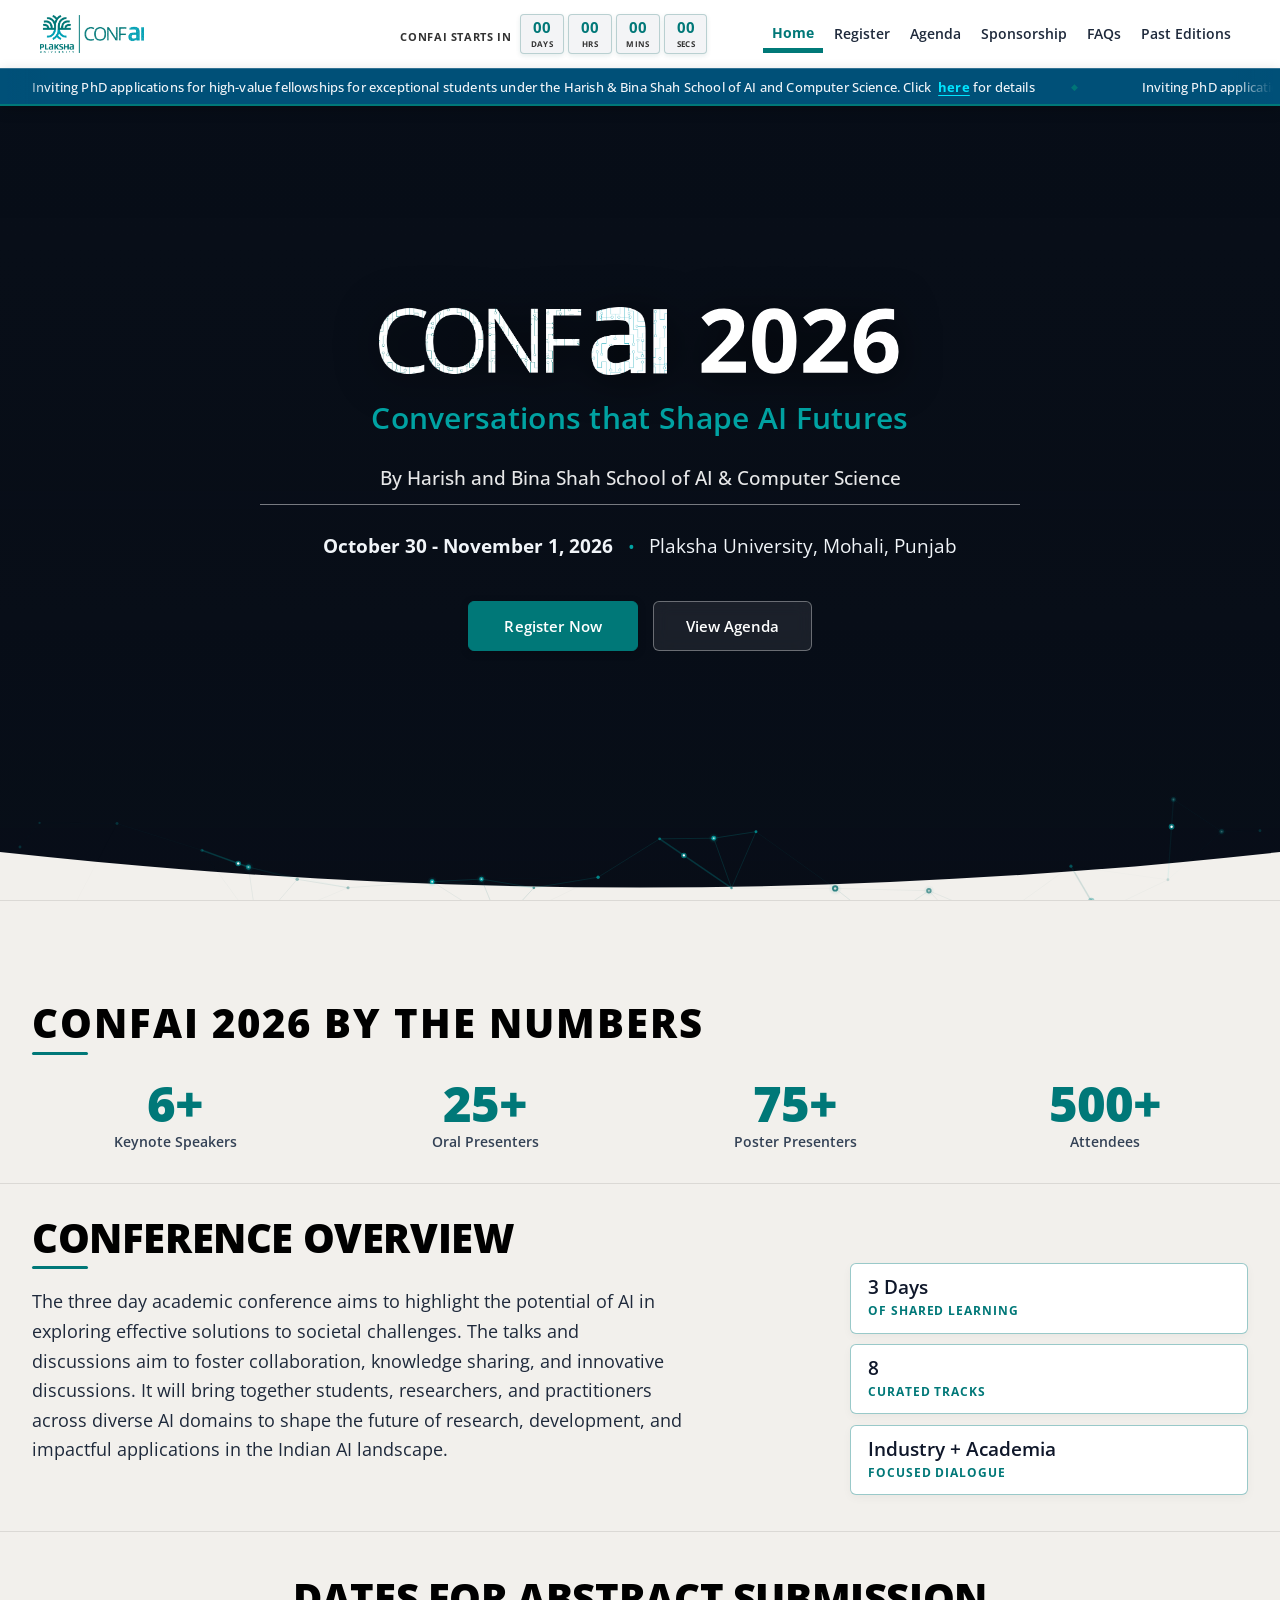
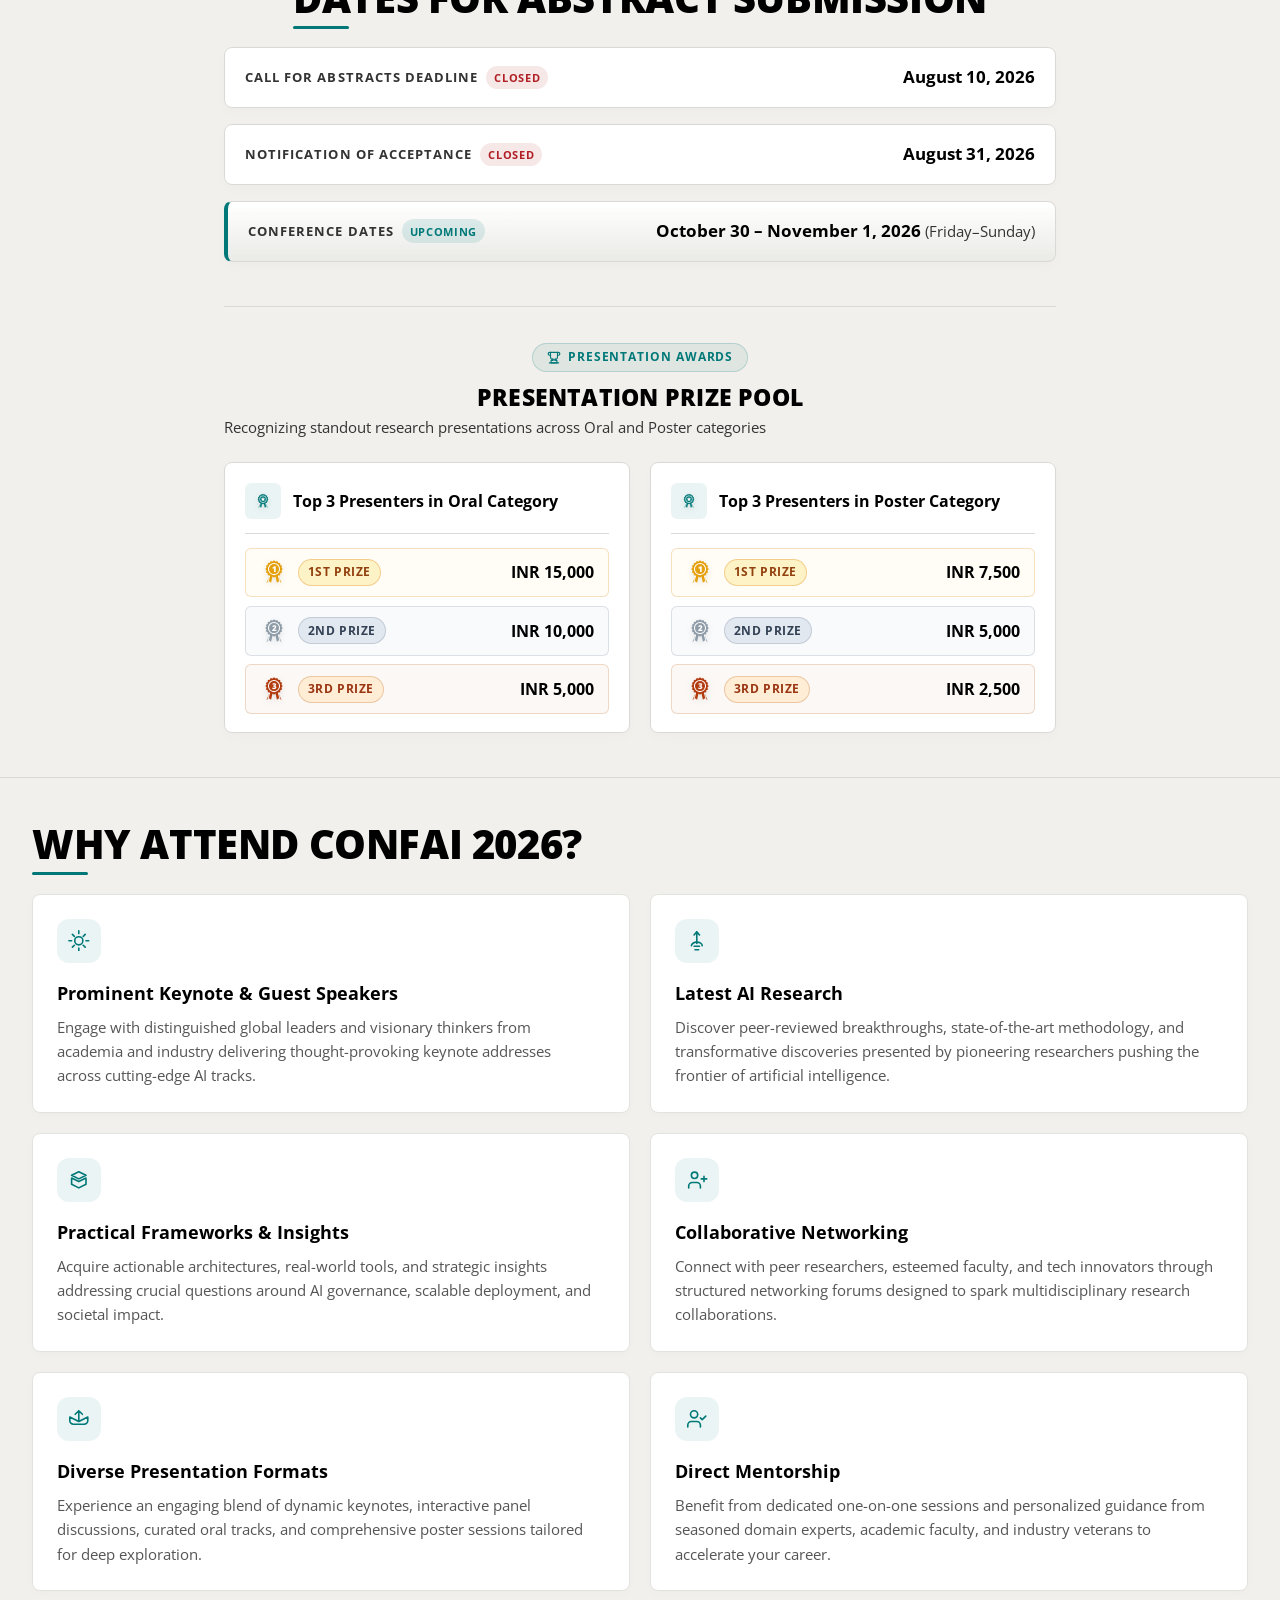
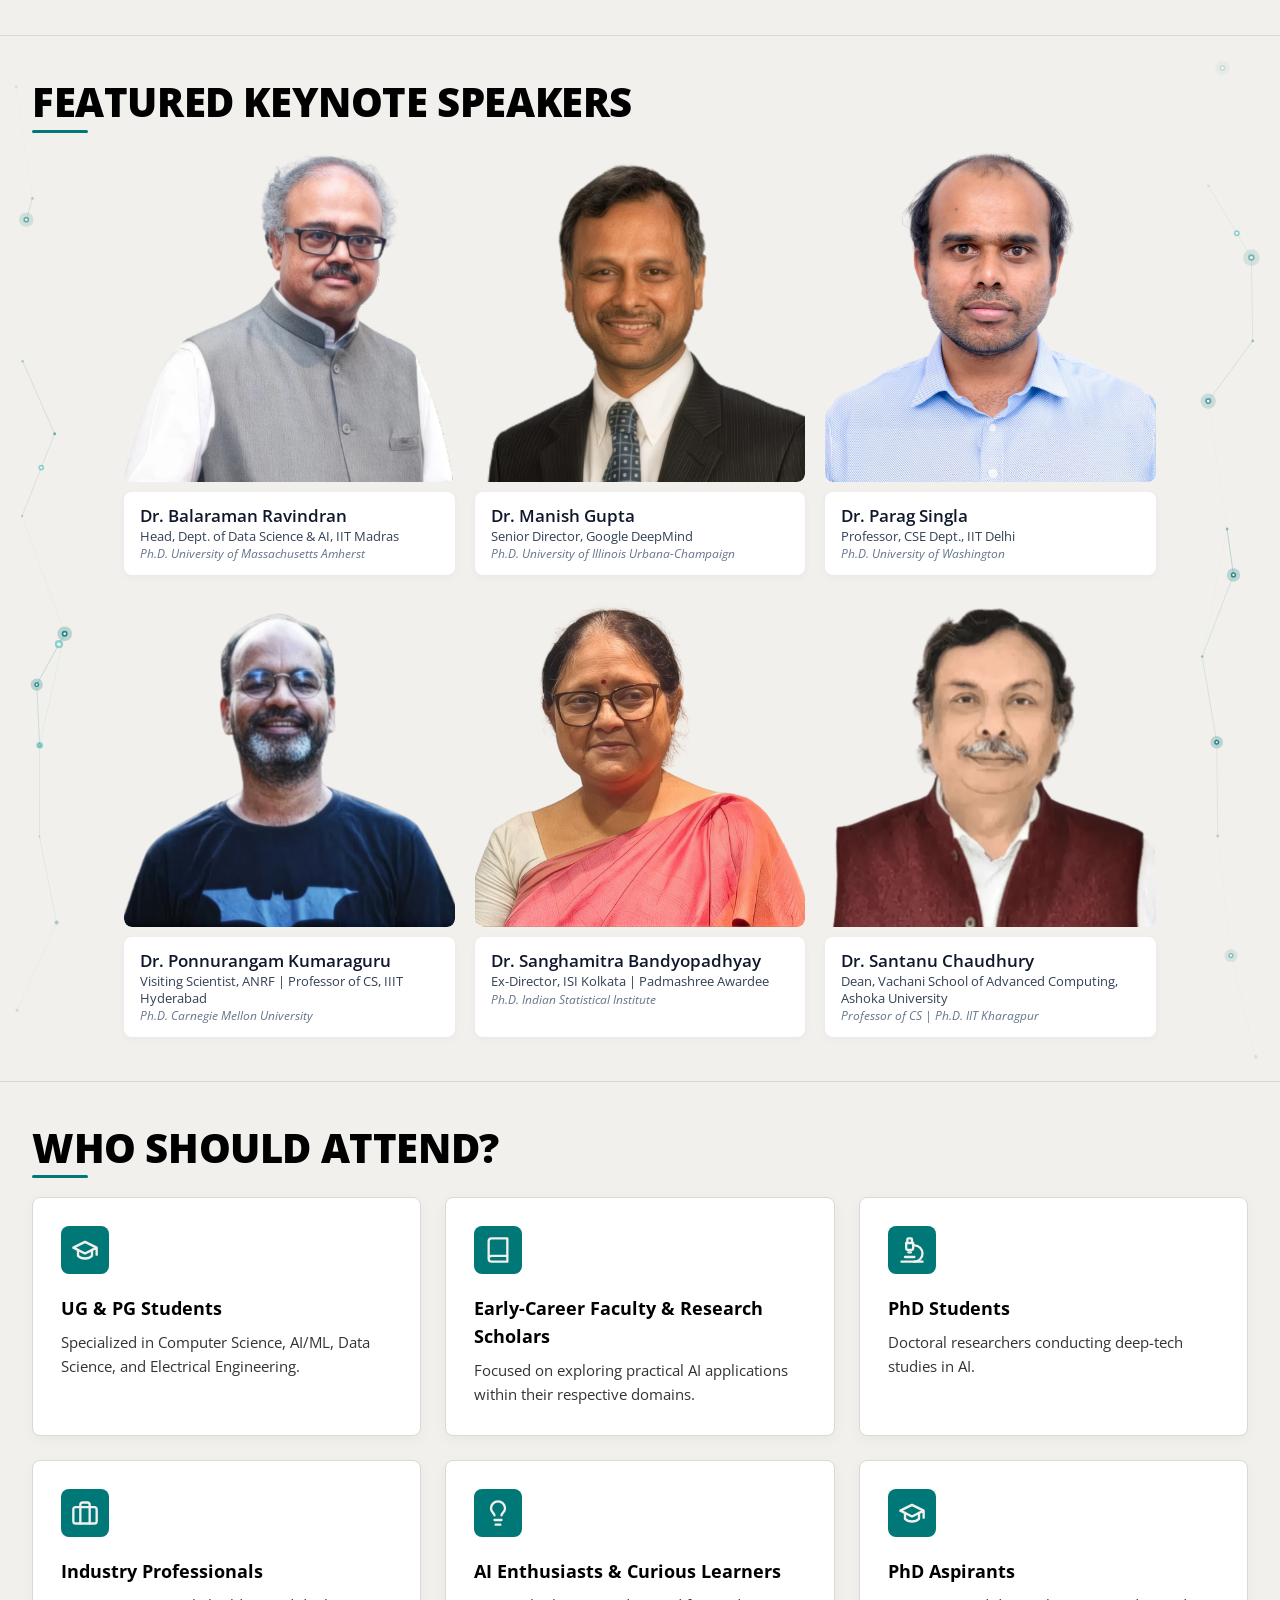
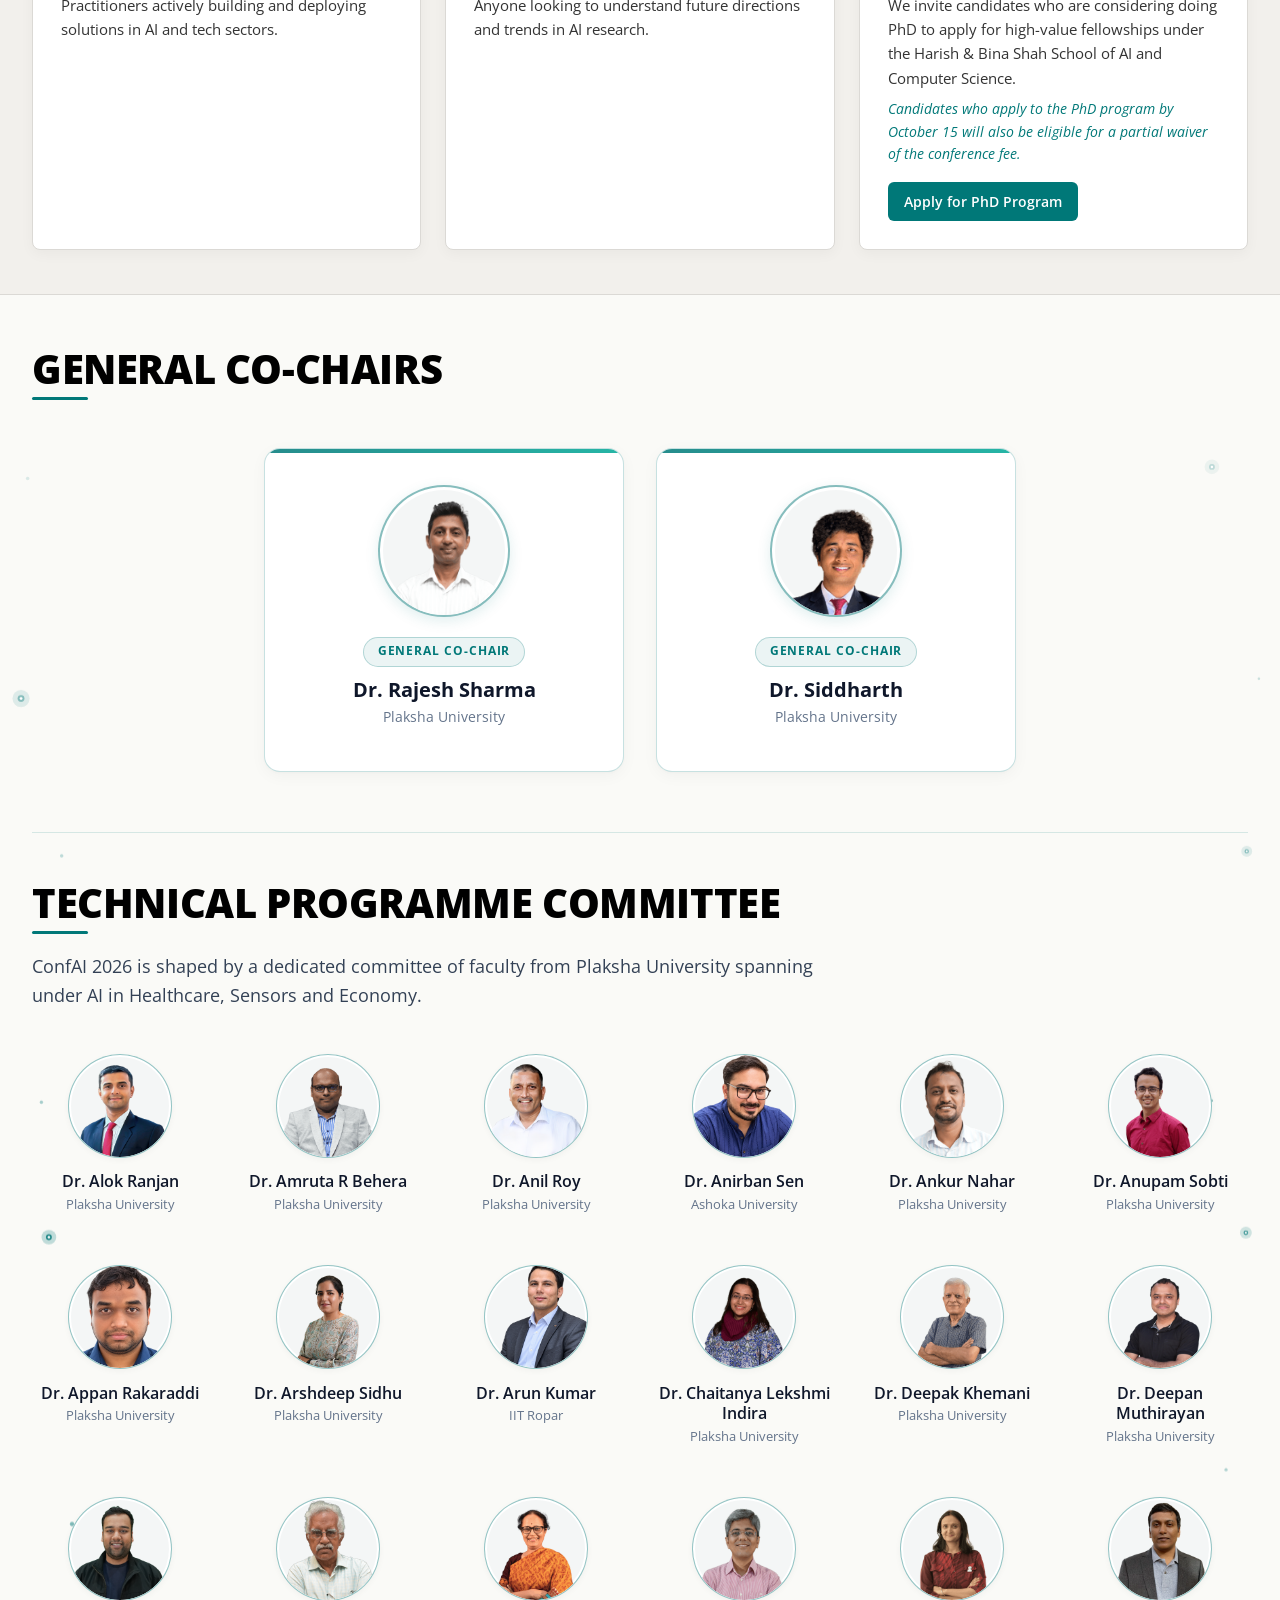
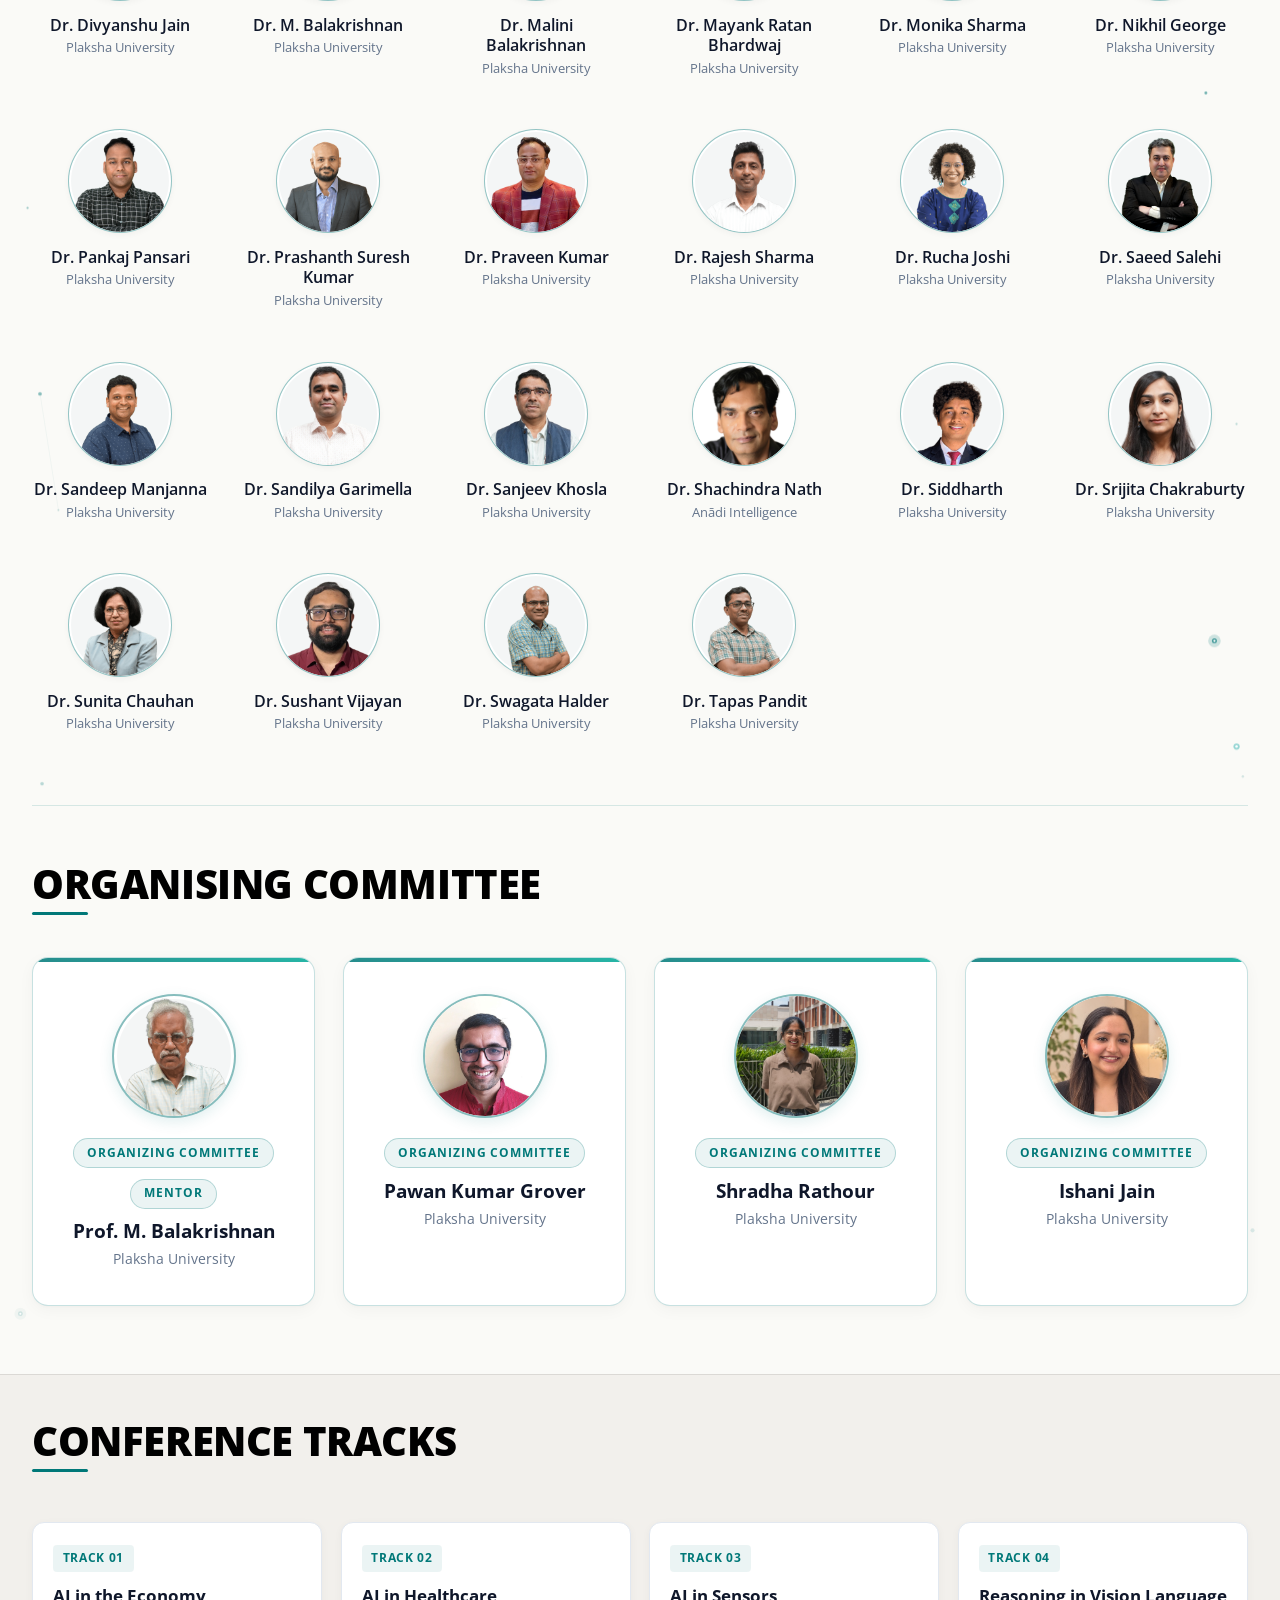
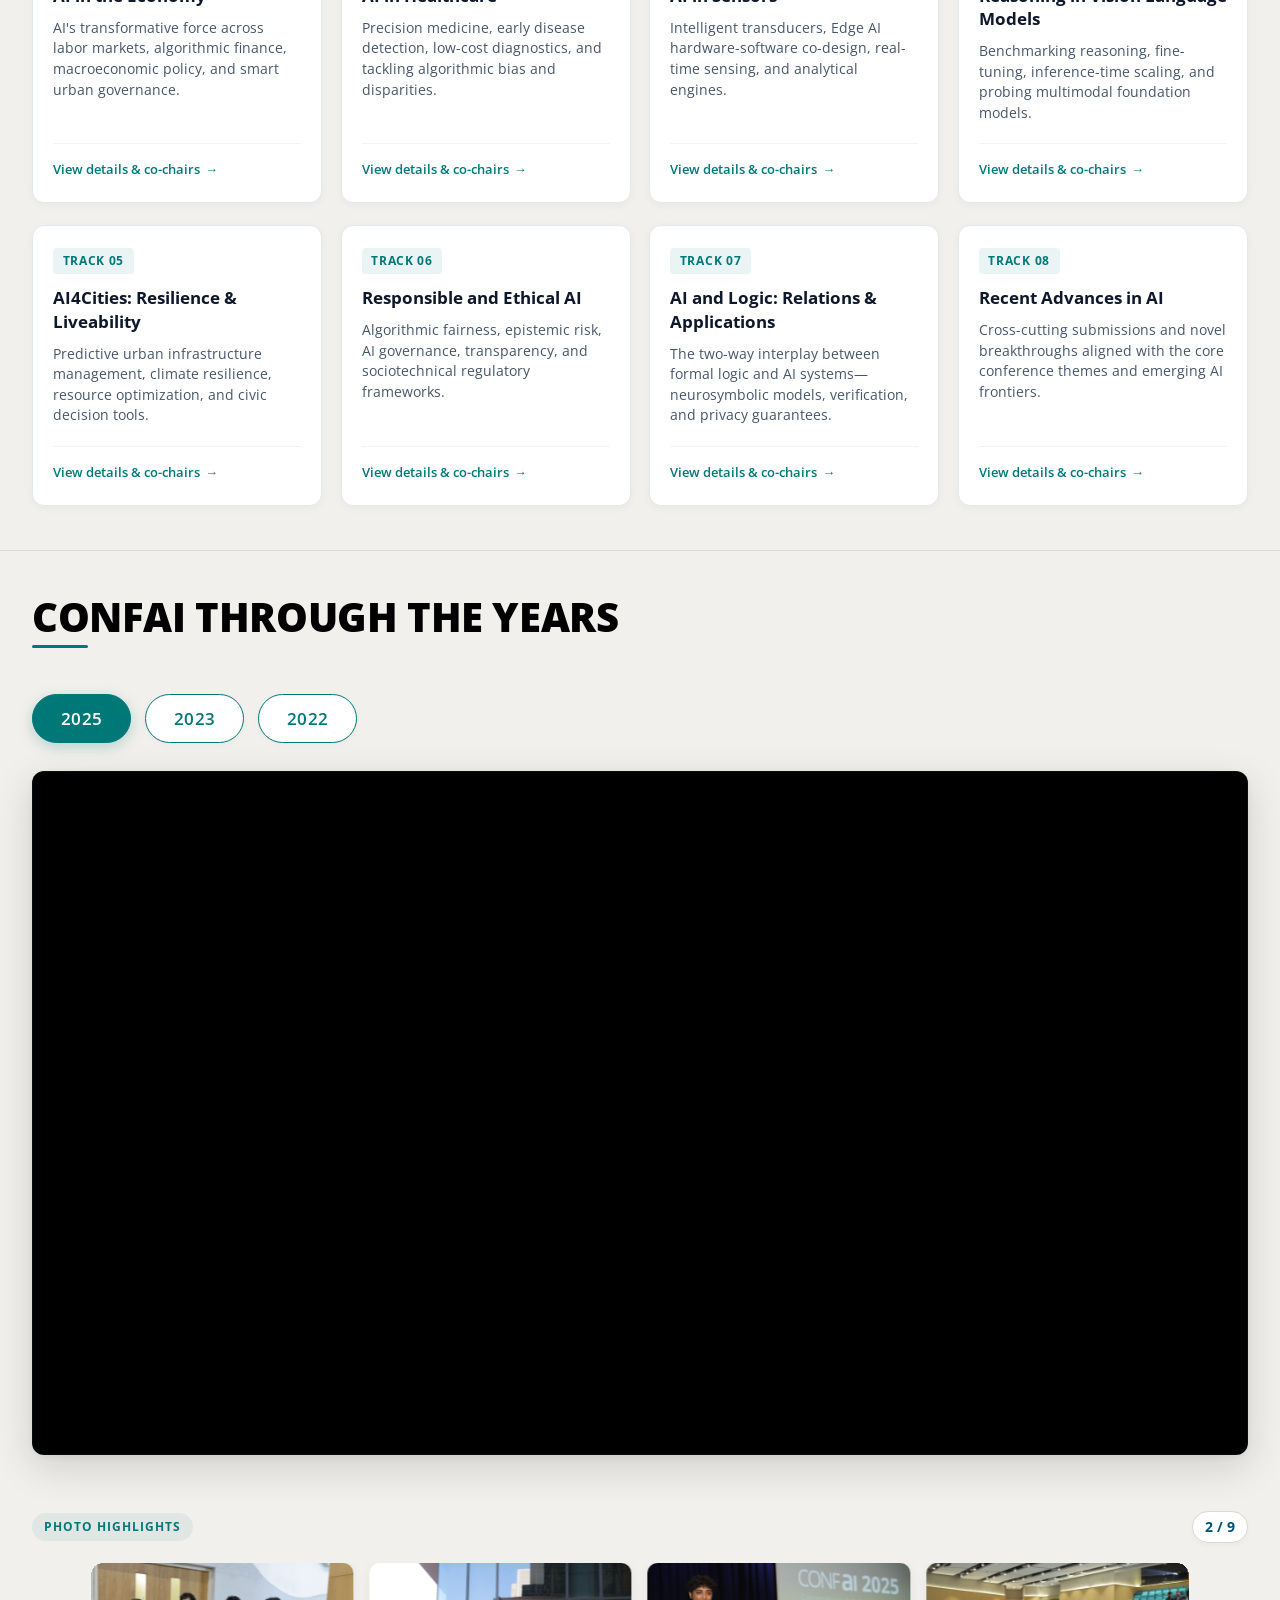
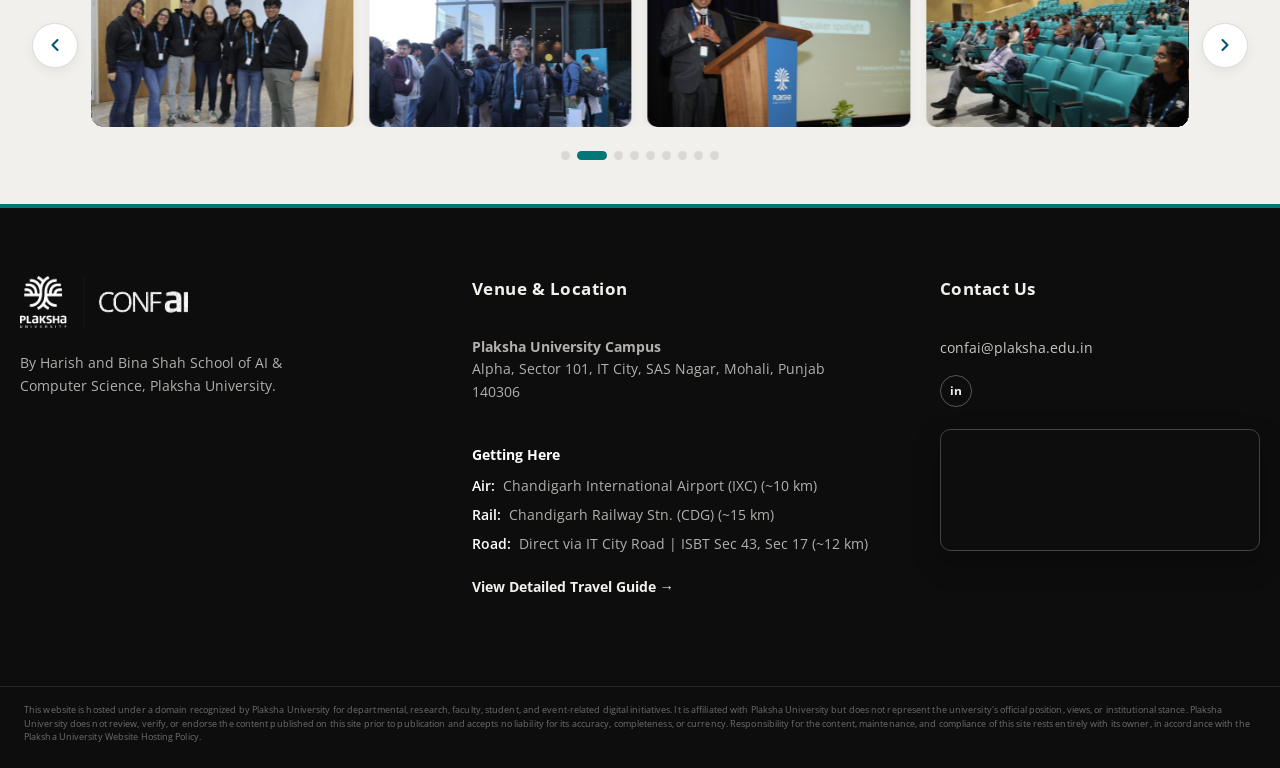
==== commit d661530b: "Swapped Rajesh sir and Siddharth sir card, added mentor for Bala sir and updated Shradha ma'am and I" ====
--- a/index.html
+++ b/index.html
@@ -729,20 +729,6 @@
           <h2 id="general-chairs-heading" class="general-chairs-title">General Co-Chairs</h2>
           <div class="general-chairs-grid" role="list">
 
-            <!-- Dr. Siddharth -->
-            <a class="general-chair-card" href="https://plaksha.edu.in/faculty-details/siddharth" target="_blank"
-              rel="noopener noreferrer" role="listitem">
-              <div class="chair-avatar-wrap">
-                <img class="chair-avatar" src="img/Tech Prog/siddharth.png" alt="Dr. Siddharth" loading="lazy"
-                  onerror="this.onerror=null;this.style.display='none';" />
-              </div>
-              <div class="chair-info">
-                <span class="chair-badge">General Co-Chair</span>
-                <h3 class="chair-name">Dr. Siddharth</h3>
-                <span class="chair-affil">Plaksha University</span>
-              </div>
-            </a>
-
             <!-- Dr. Rajesh Sharma -->
             <a class="general-chair-card" href="https://plaksha.edu.in/faculty-details/rajesh-sharma" target="_blank"
               rel="noopener noreferrer" role="listitem">
@@ -758,6 +744,20 @@
               </div>
             </a>
 
+            <!-- Dr. Siddharth -->
+            <a class="general-chair-card" href="https://plaksha.edu.in/faculty-details/siddharth" target="_blank"
+              rel="noopener noreferrer" role="listitem">
+              <div class="chair-avatar-wrap">
+                <img class="chair-avatar" src="img/Tech Prog/siddharth.png" alt="Dr. Siddharth" loading="lazy"
+                  onerror="this.onerror=null;this.style.display='none';" />
+              </div>
+              <div class="chair-info">
+                <span class="chair-badge">General Co-Chair</span>
+                <h3 class="chair-name">Dr. Siddharth</h3>
+                <span class="chair-affil">Plaksha University</span>
+              </div>
+            </a>
+
           </div>
         </div>
 
@@ -1167,6 +1167,7 @@
             </div>
             <div class="organising-info">
               <span class="organising-badge">Organizing Committee</span>
+              <span class="organising-badge">Mentor</span>
               <h3 class="organising-name">Prof. M. Balakrishnan</h3>
               <span class="organising-affil">Plaksha University</span>
             </div>
@@ -1186,28 +1187,28 @@
             </div>
           </a>
 
-          <!-- 3. Shraddha -->
+          <!-- 3. Shradha Rathour -->
           <div class="organising-card" role="listitem">
             <div class="organising-avatar-wrap">
-              <img class="organising-avatar organising-avatar--shraddha" src="img/organising/shraddha.jpg" alt="Shraddha" loading="lazy"
+              <img class="organising-avatar organising-avatar--shraddha" src="img/organising/shraddha.jpg" alt="Shradha Rathour" loading="lazy"
                 onerror="this.onerror=null;this.style.display='none';" />
             </div>
             <div class="organising-info">
               <span class="organising-badge">Organizing Committee</span>
-              <h3 class="organising-name">Shraddha</h3>
+              <h3 class="organising-name">Shradha Rathour</h3>
               <span class="organising-affil">Plaksha University</span>
             </div>
           </div>
 
-          <!-- 4. Ishani -->
+          <!-- 4. Ishani Jain -->
           <div class="organising-card" role="listitem">
             <div class="organising-avatar-wrap">
-              <img class="organising-avatar organising-avatar--ishani" src="img/organising/ishani.jpg" alt="Ishani" loading="lazy"
+              <img class="organising-avatar organising-avatar--ishani" src="img/organising/ishani.jpg" alt="Ishani Jain" loading="lazy"
                 onerror="this.onerror=null;this.style.display='none';" />
             </div>
             <div class="organising-info">
               <span class="organising-badge">Organizing Committee</span>
-              <h3 class="organising-name">Ishani</h3>
+              <h3 class="organising-name">Ishani Jain</h3>
               <span class="organising-affil">Plaksha University</span>
             </div>
           </div>
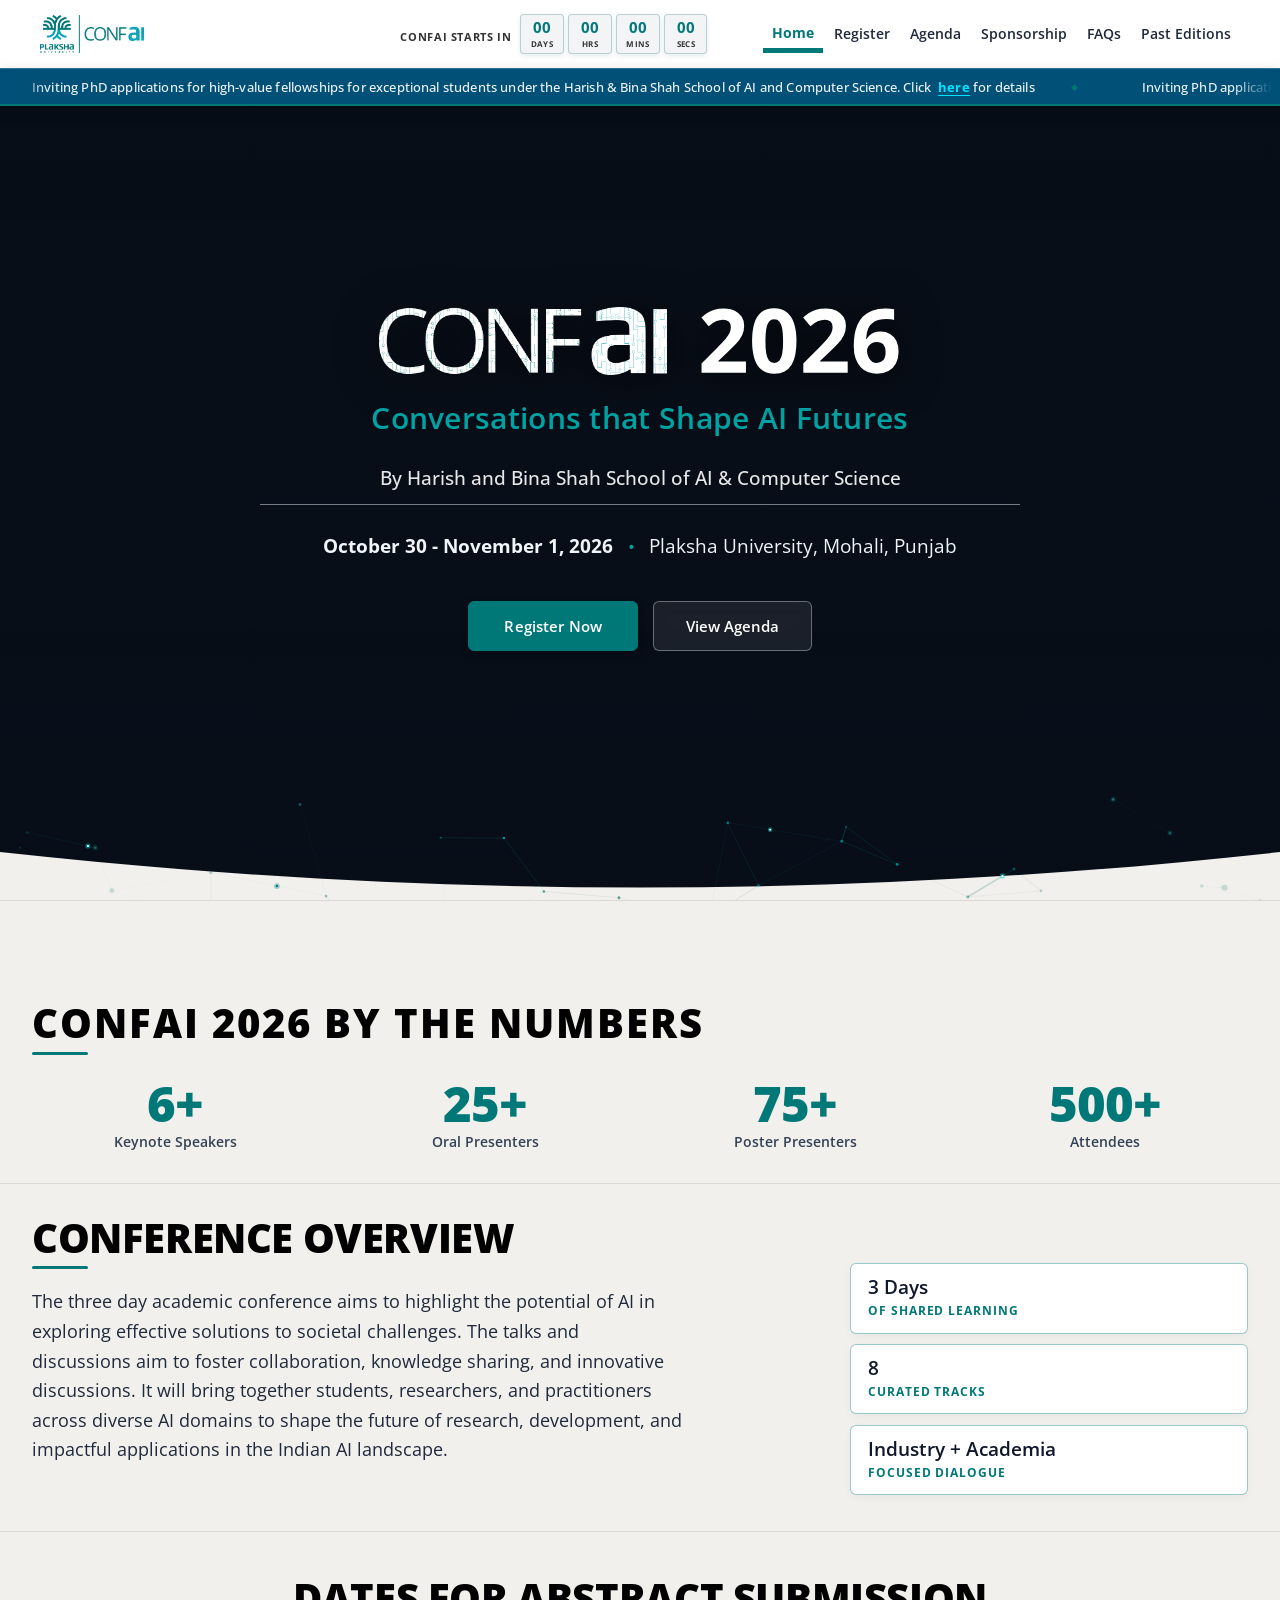
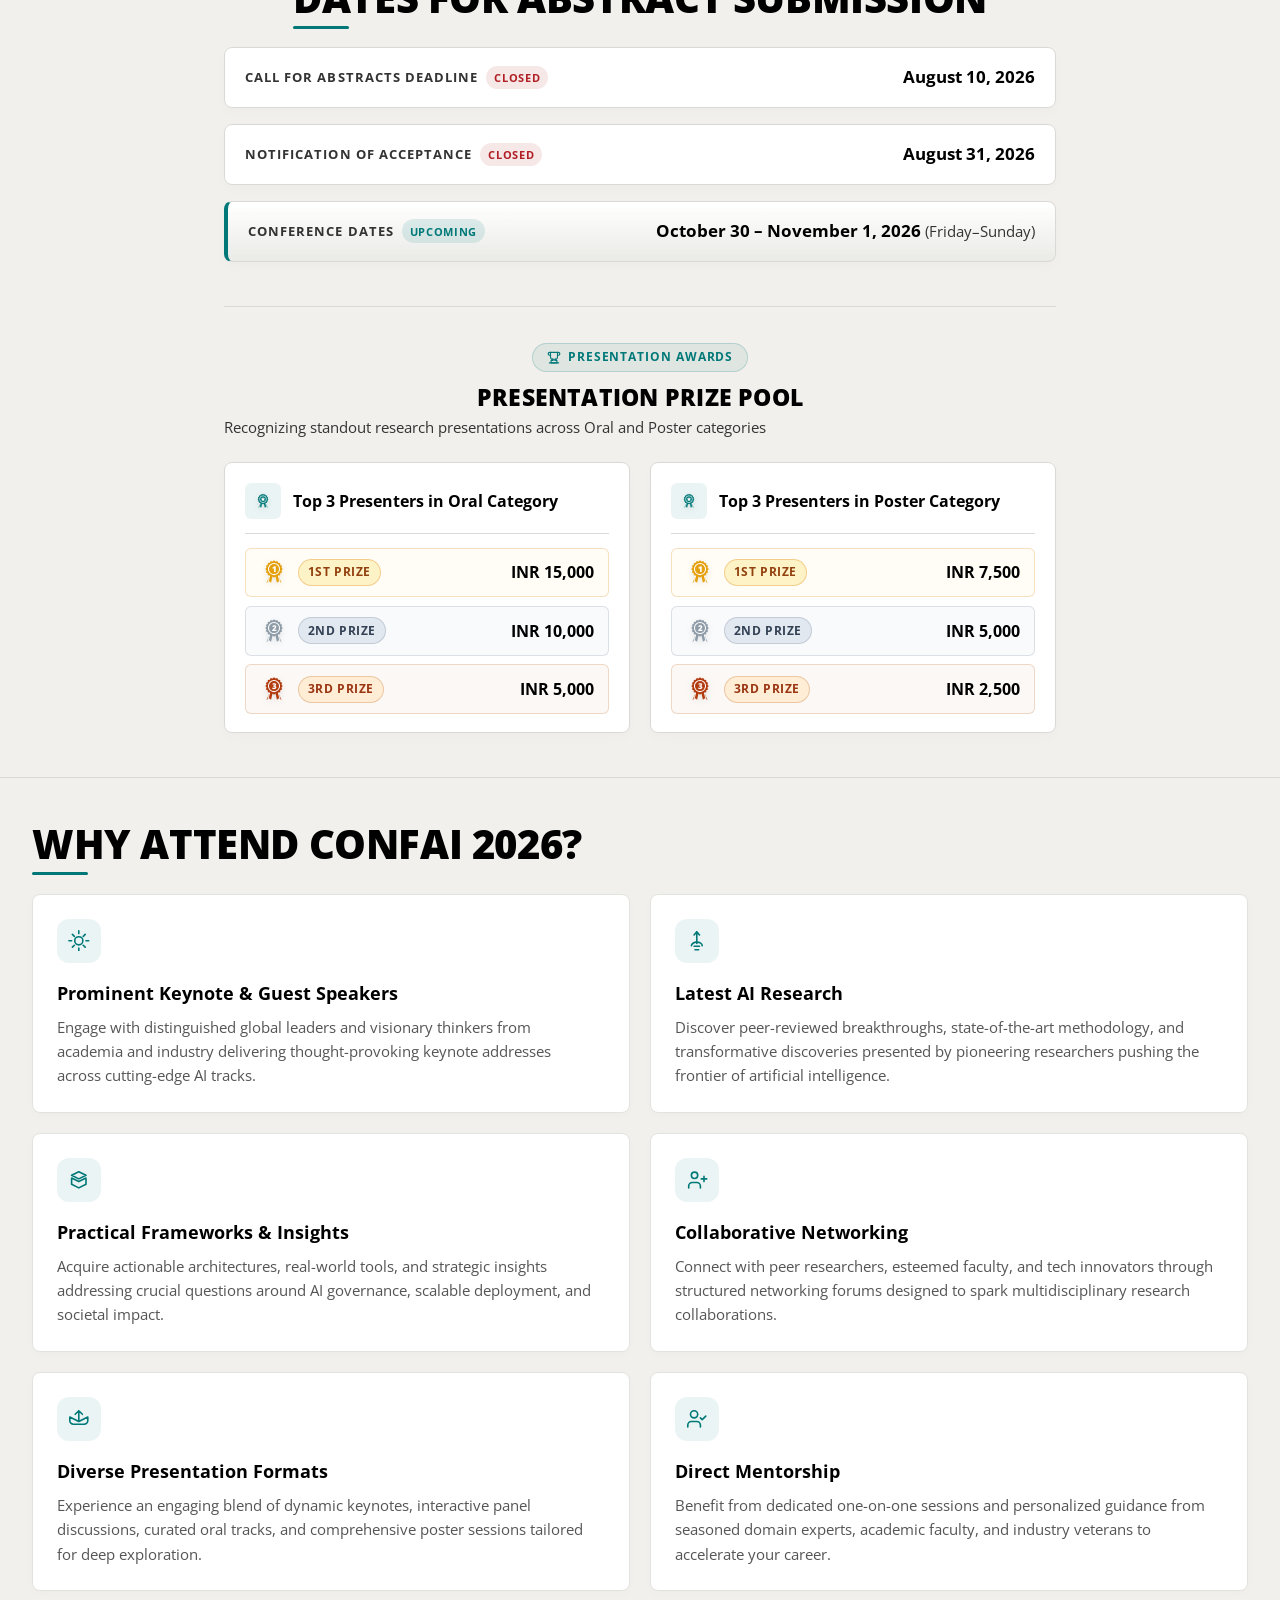
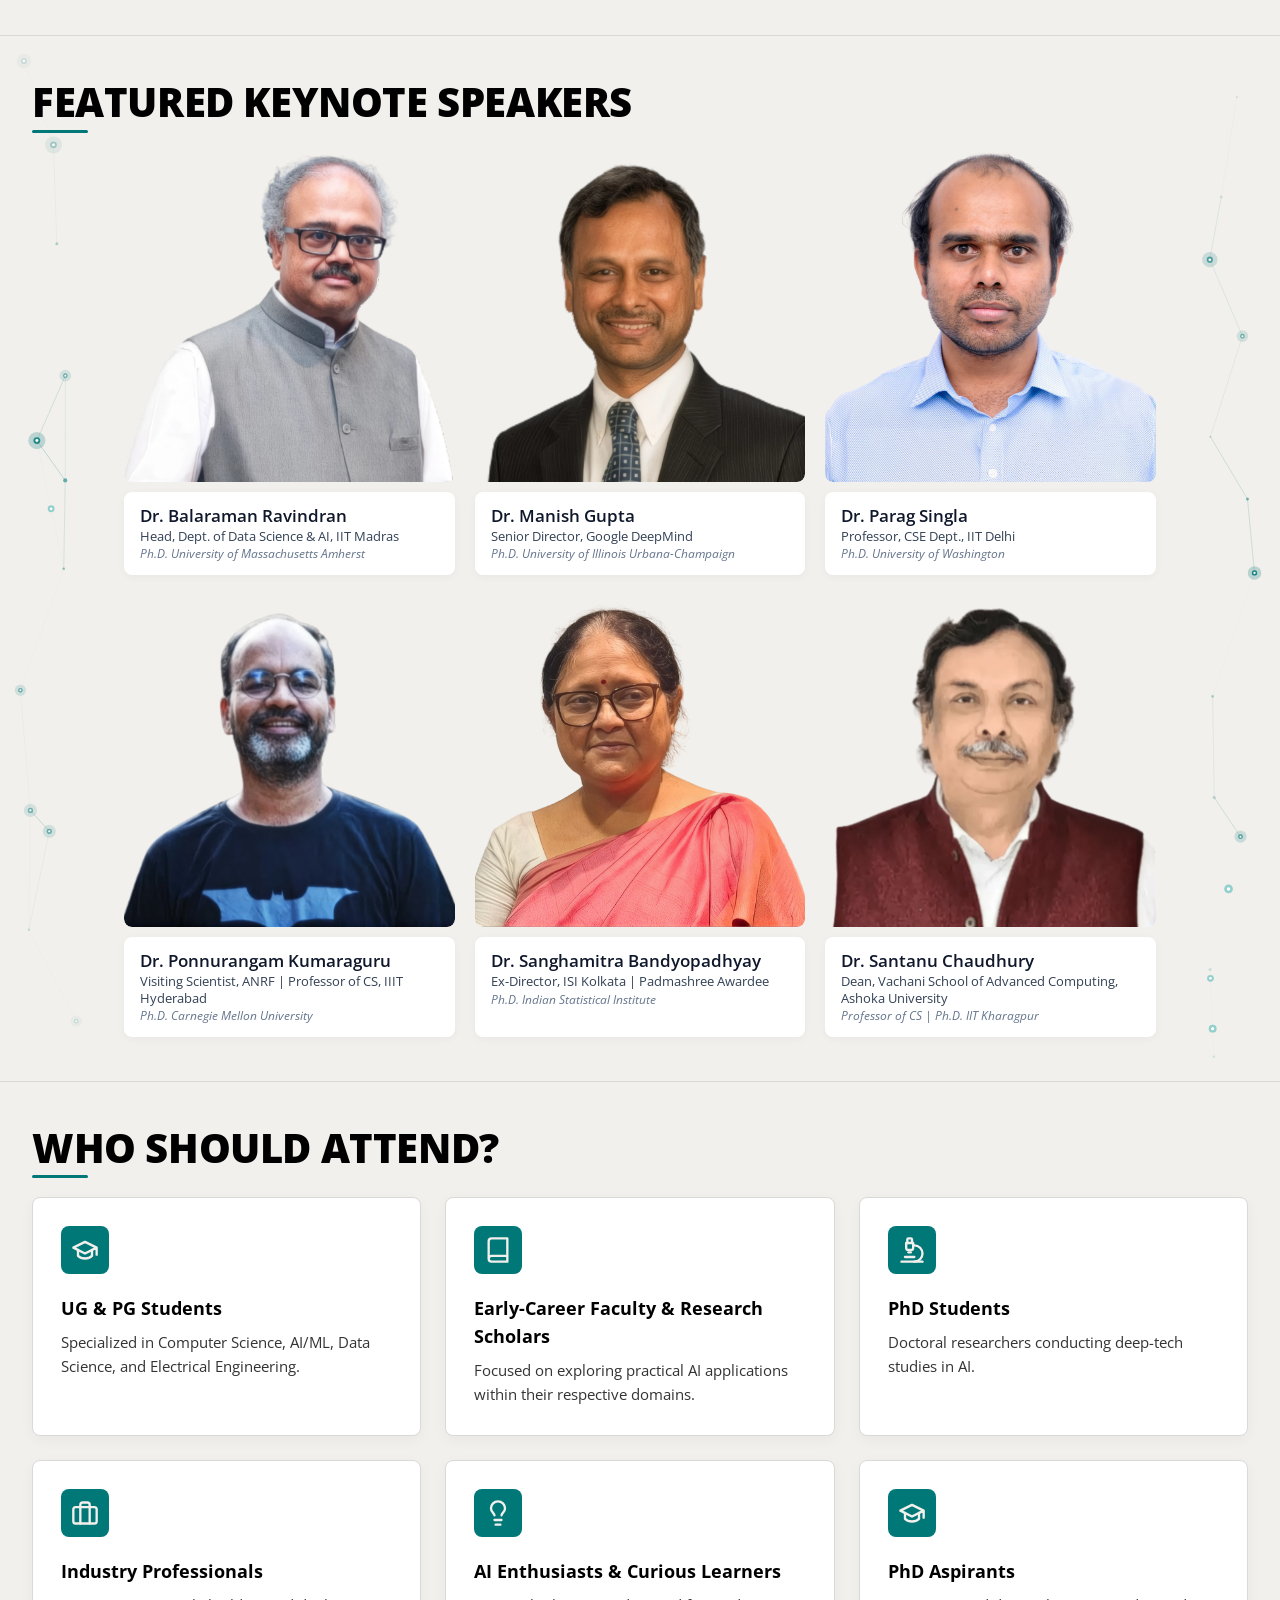
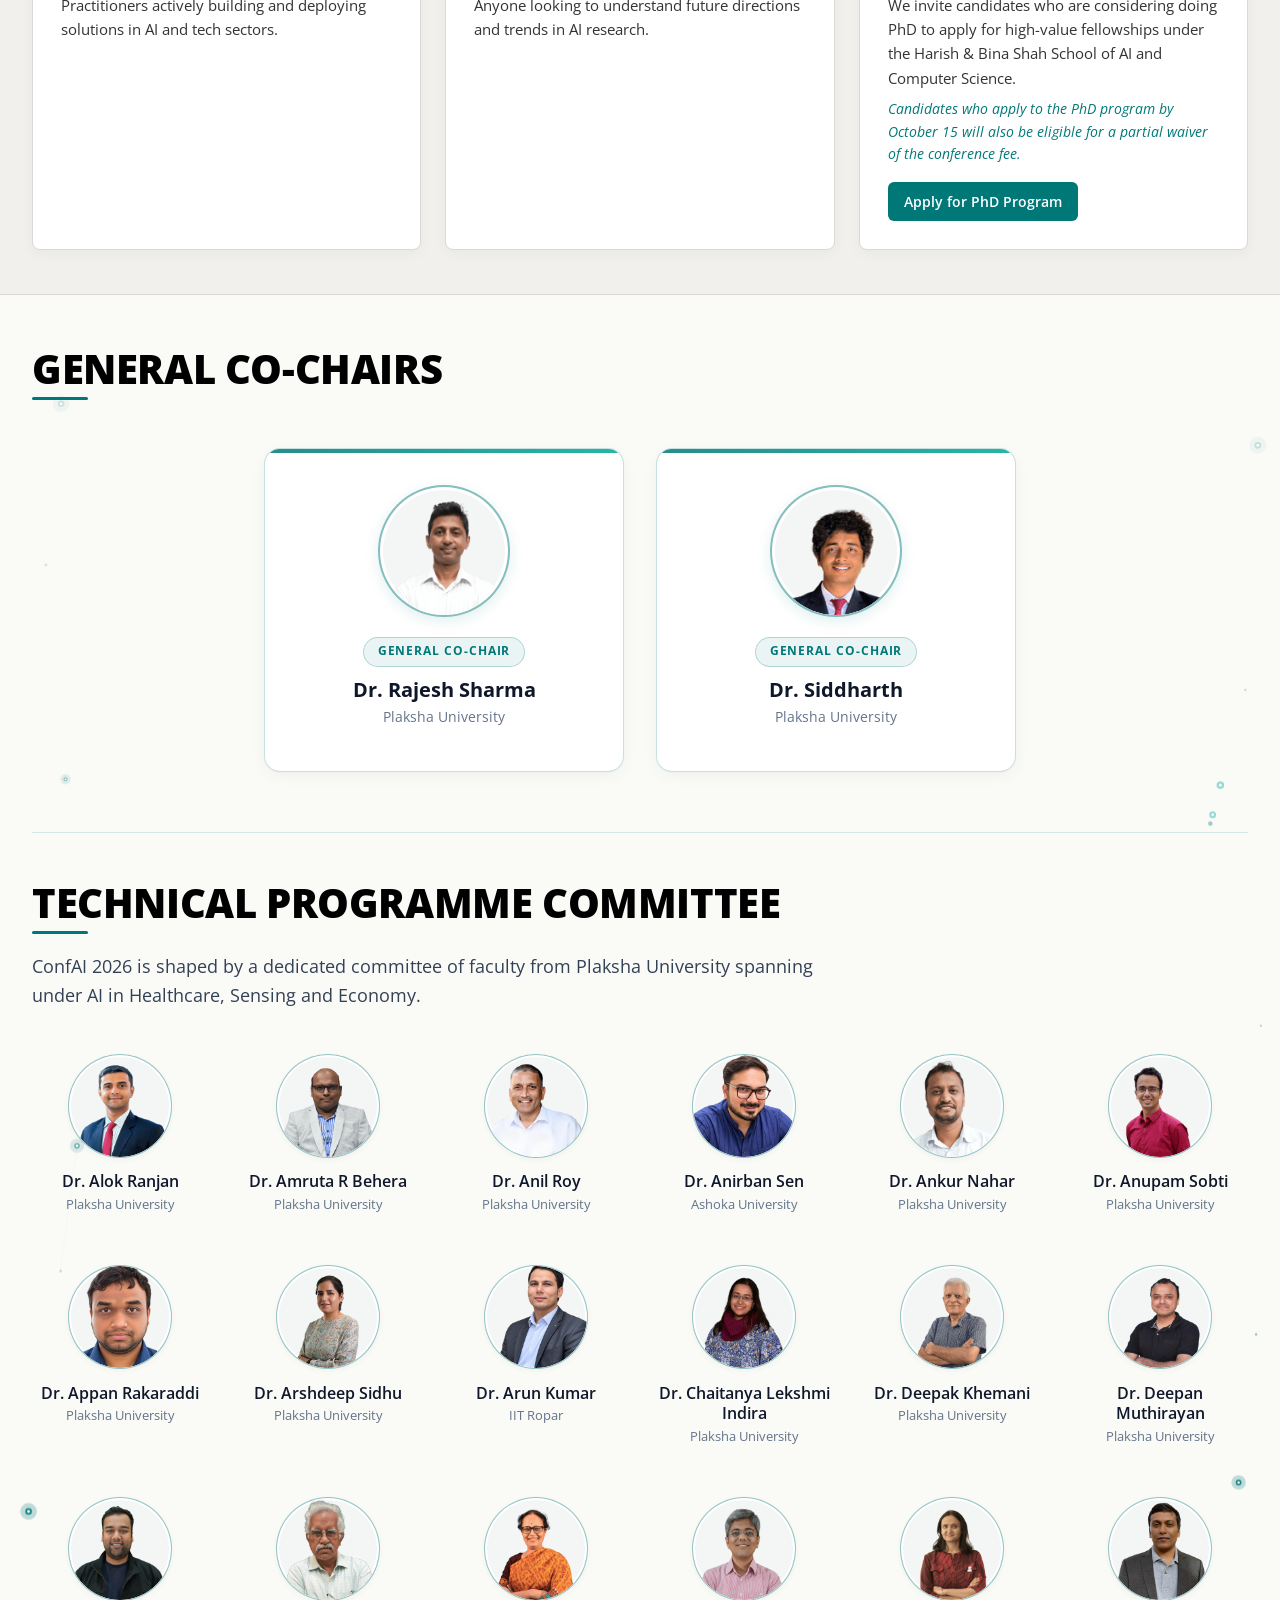
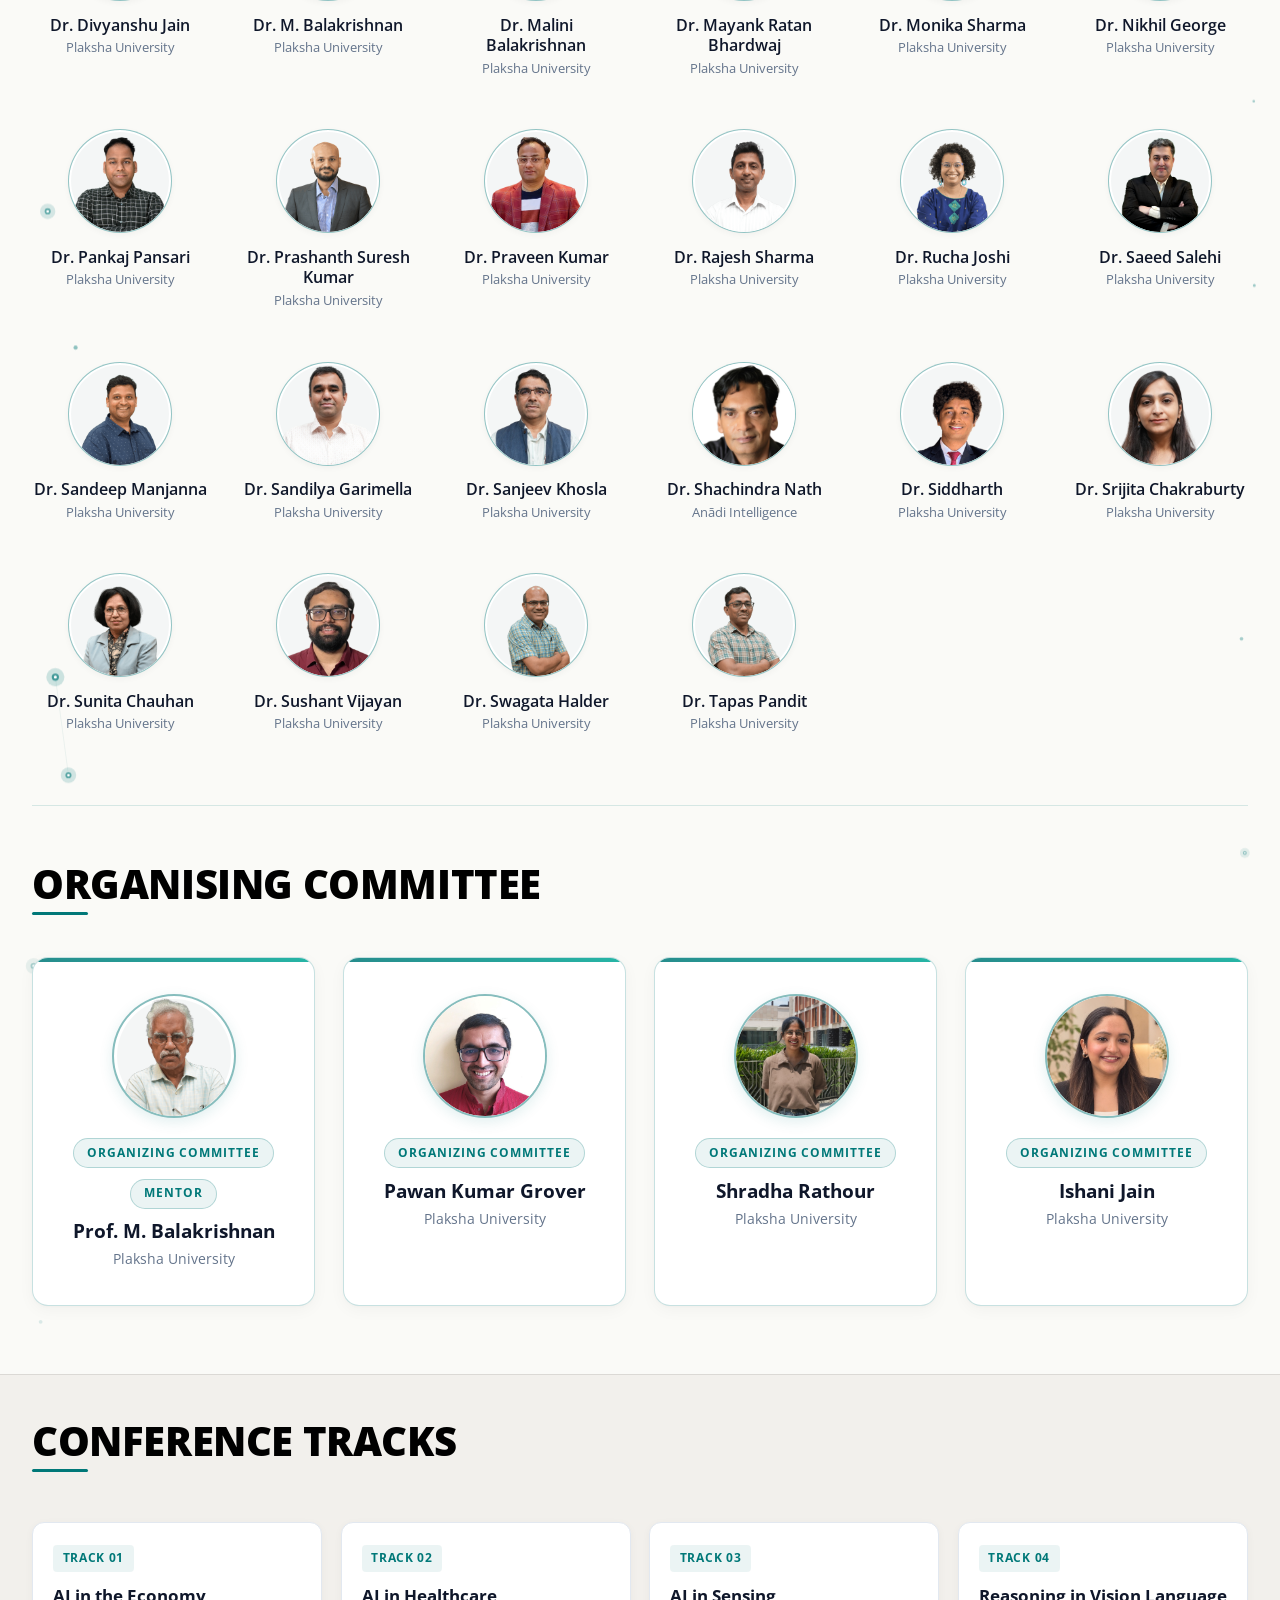
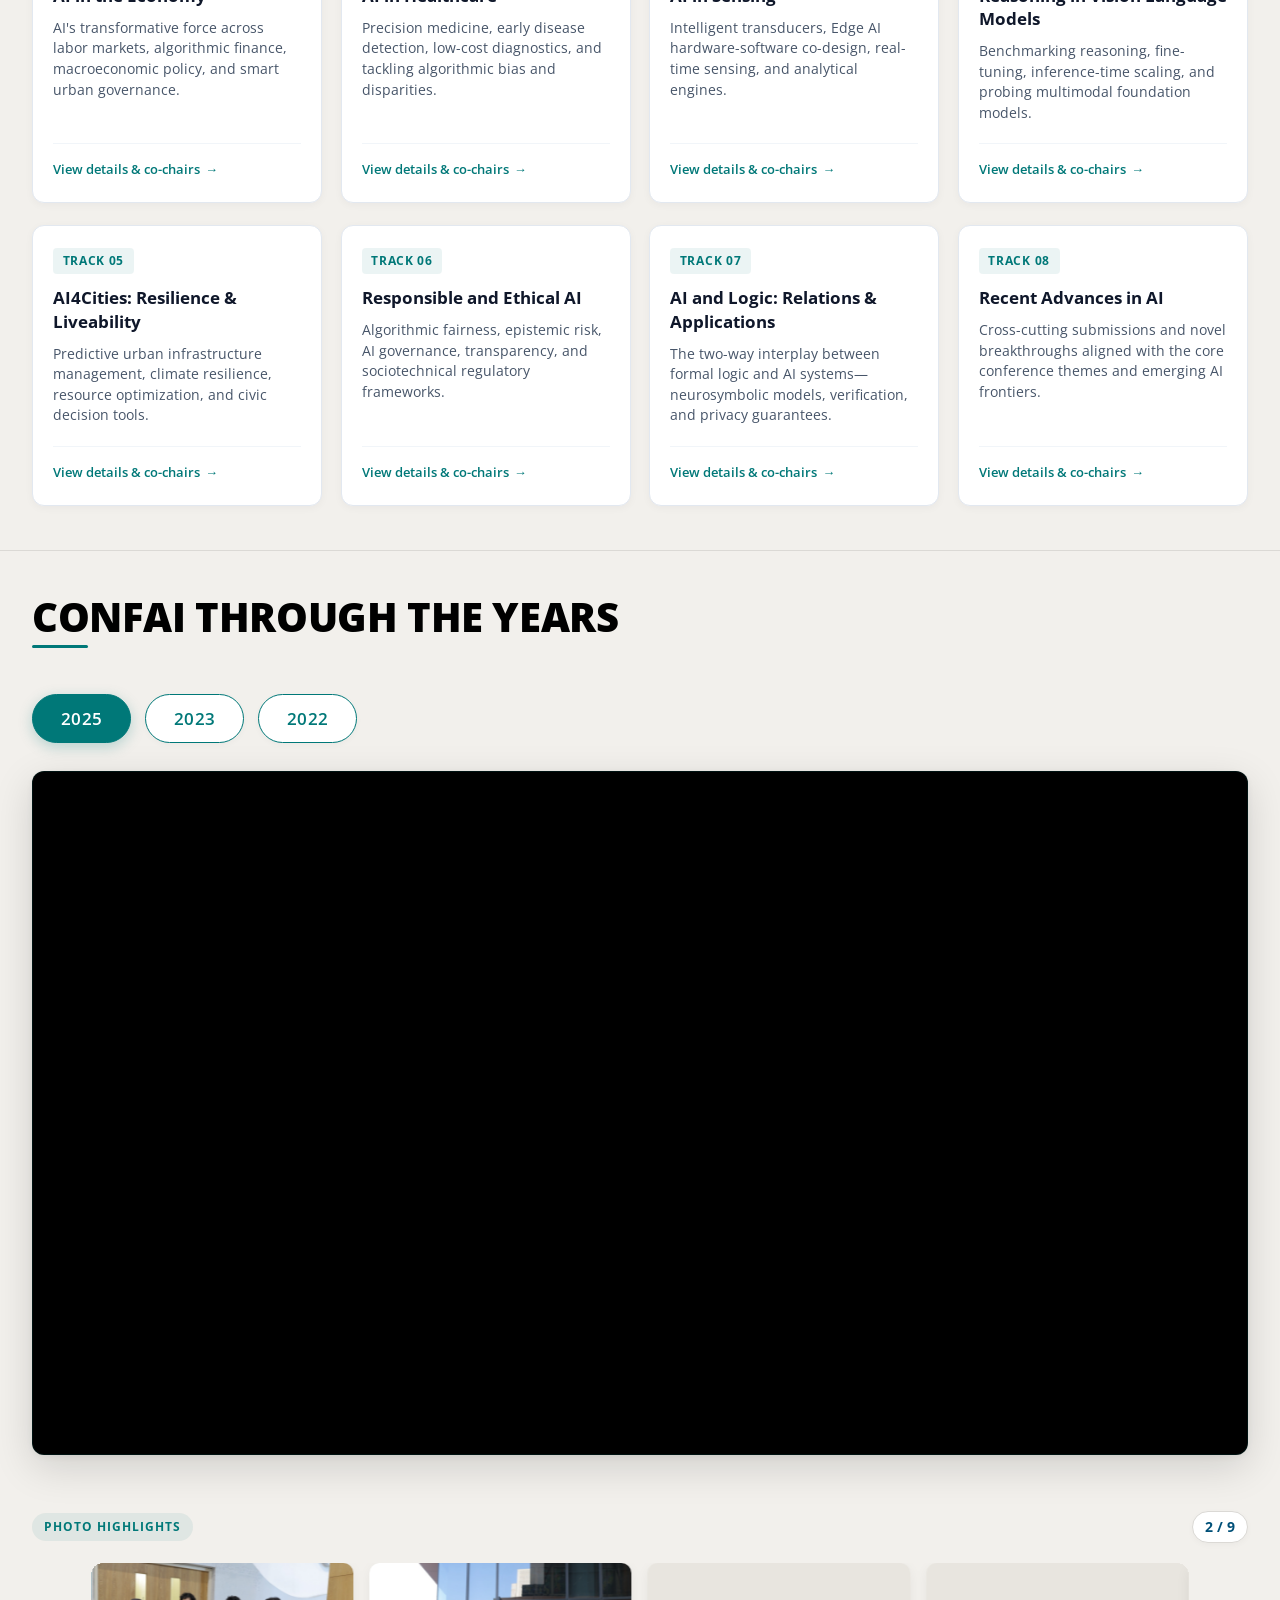
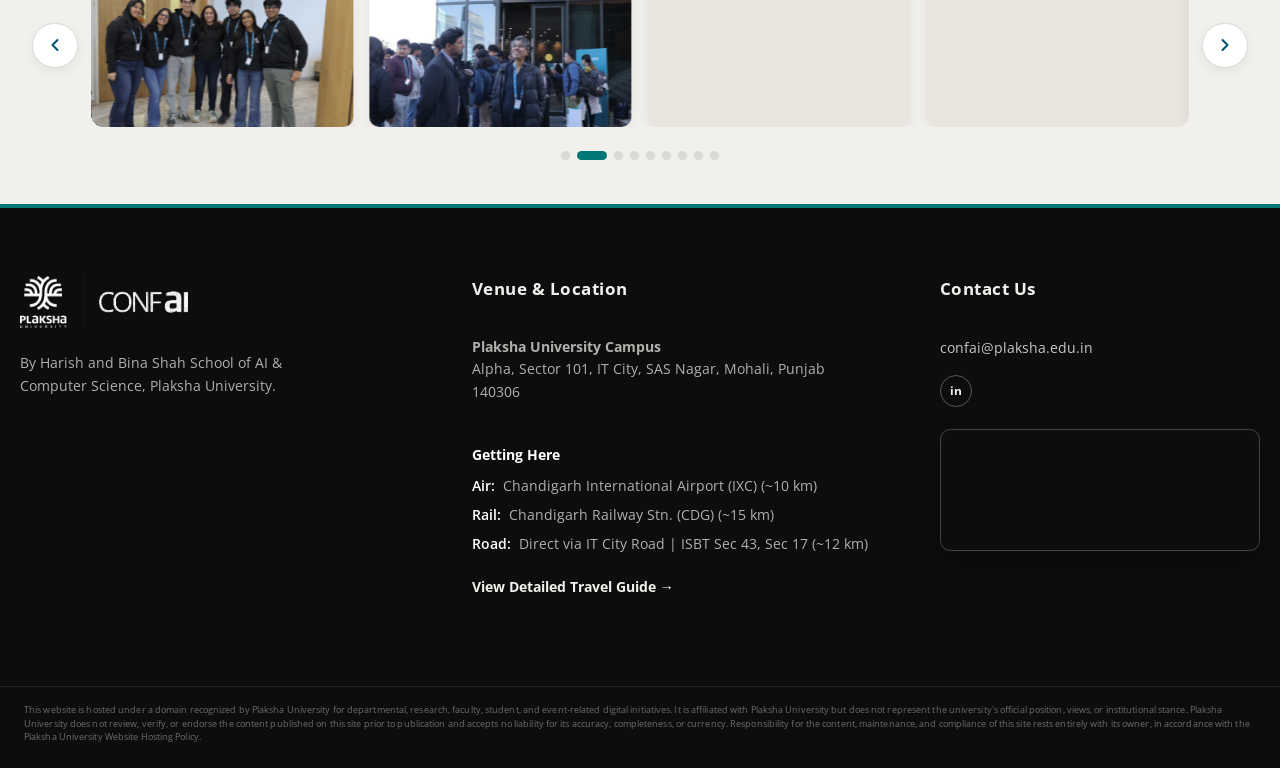
==== commit 513a4fd0: "AI in Sensors updated to AI in sensing" ====
--- a/index.html
+++ b/index.html
@@ -767,7 +767,7 @@
         <div class="tpc-committee-block">
           <h2 id="tpc-heading">Technical Programme Committee</h2>
           <p class="tpc-intro">
-            ConfAI 2026 is shaped by a dedicated committee of faculty from Plaksha University spanning under AI in Healthcare, Sensors and Economy.
+            ConfAI 2026 is shaped by a dedicated committee of faculty from Plaksha University spanning under AI in Healthcare, Sensing and Economy.
           </p>
 
           <div class="tpc-grid" role="list">
@@ -1263,14 +1263,14 @@
 
             <!-- Track 3 -->
             <div class="track-grid-item" role="listitem">
-              <button class="track-node track-card-btn" type="button" data-track-num="3" data-track-name="AI in Sensors"
+              <button class="track-node track-card-btn" type="button" data-track-num="3" data-track-name="AI in Sensing"
                 data-track-chairs="Dr. Anil Roy | Dr. Praveen Kumar"
                 data-track-desc="Ours is a data driven society. Our life and lifestyle- are overwhelmingly impacted by data supported intelligent systems, be it products or services. A vast portion of these data is emanating from various sensors, appropriate for that event. Sensing technologies are evolving rapidly, generating vast streams of data that require real-time processing, intelligent pattern recognition, and robust decision-making. The specially curated session on &quot;AI in Sensing&quot; of ConfAI invites all researchers, academicians, developers, practitioners, thought leaders, policy makers and overall users of this rapidly growing field which is inventing itself since AI models, tools and techniques are being used to develop the next generation of solutions, physical sensors, hardware systems, and domain-specific analytical engines. Unlike general computer science conferences, this venue explicitly focuses on intelligent application domains, sensor hardware-software co-design, and deployment physics. We welcome contributions from researchers engineering sensors, data acquisition boards, and intelligent transducer networks to make predictions and support real-time decision systems. No matter if it was published earlier, do submit your work. We aim for a highly intense discussion, debate and direction for and of AI in Sensing. Some of the targeted tracks are (but not all): accessibility, clean water, cognitive load assessment, critical infrastructure, Edge AI hardware system, education, entertainment industry, environment, food security, gaming, green energy, haptics, industry 5.0, life on poles, PolSAR image, quantum materials towards circular electronics, quantum sensors, rehabilitation, sanitation, satellite technology, security &amp; surveillance, smart agriculture, sports, underwater world, wearables."
                 aria-haspopup="dialog">
                 <div class="track-card-header">
                   <span class="track-badge">Track 03</span>
                 </div>
-                <h3 class="track-card-title">AI in Sensors</h3>
+                <h3 class="track-card-title">AI in Sensing</h3>
                 <p class="track-card-desc">Intelligent transducers, Edge AI hardware-software co-design, real-time sensing, and analytical engines.</p>
                 <div class="track-card-footer">
                   <span class="track-card-action">View details &amp; co-chairs <span class="track-arrow" aria-hidden="true">&rarr;</span></span>
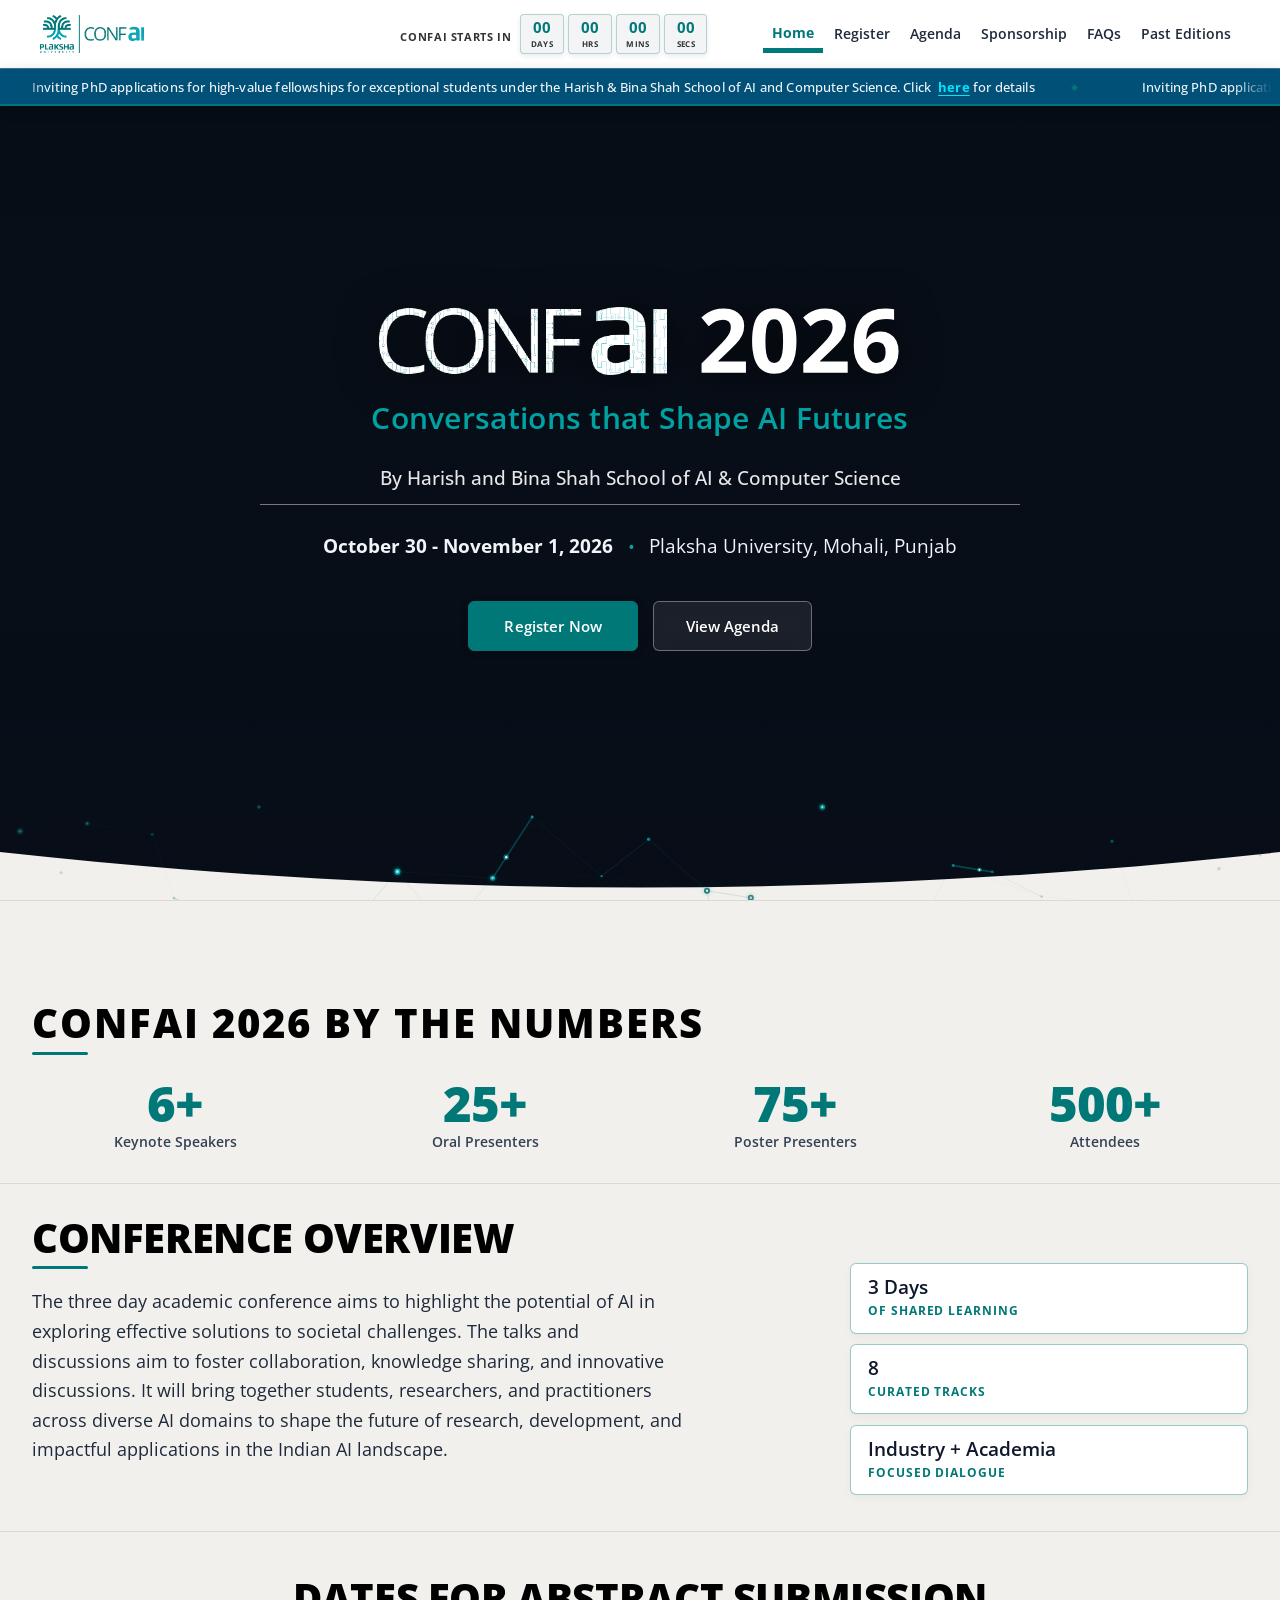
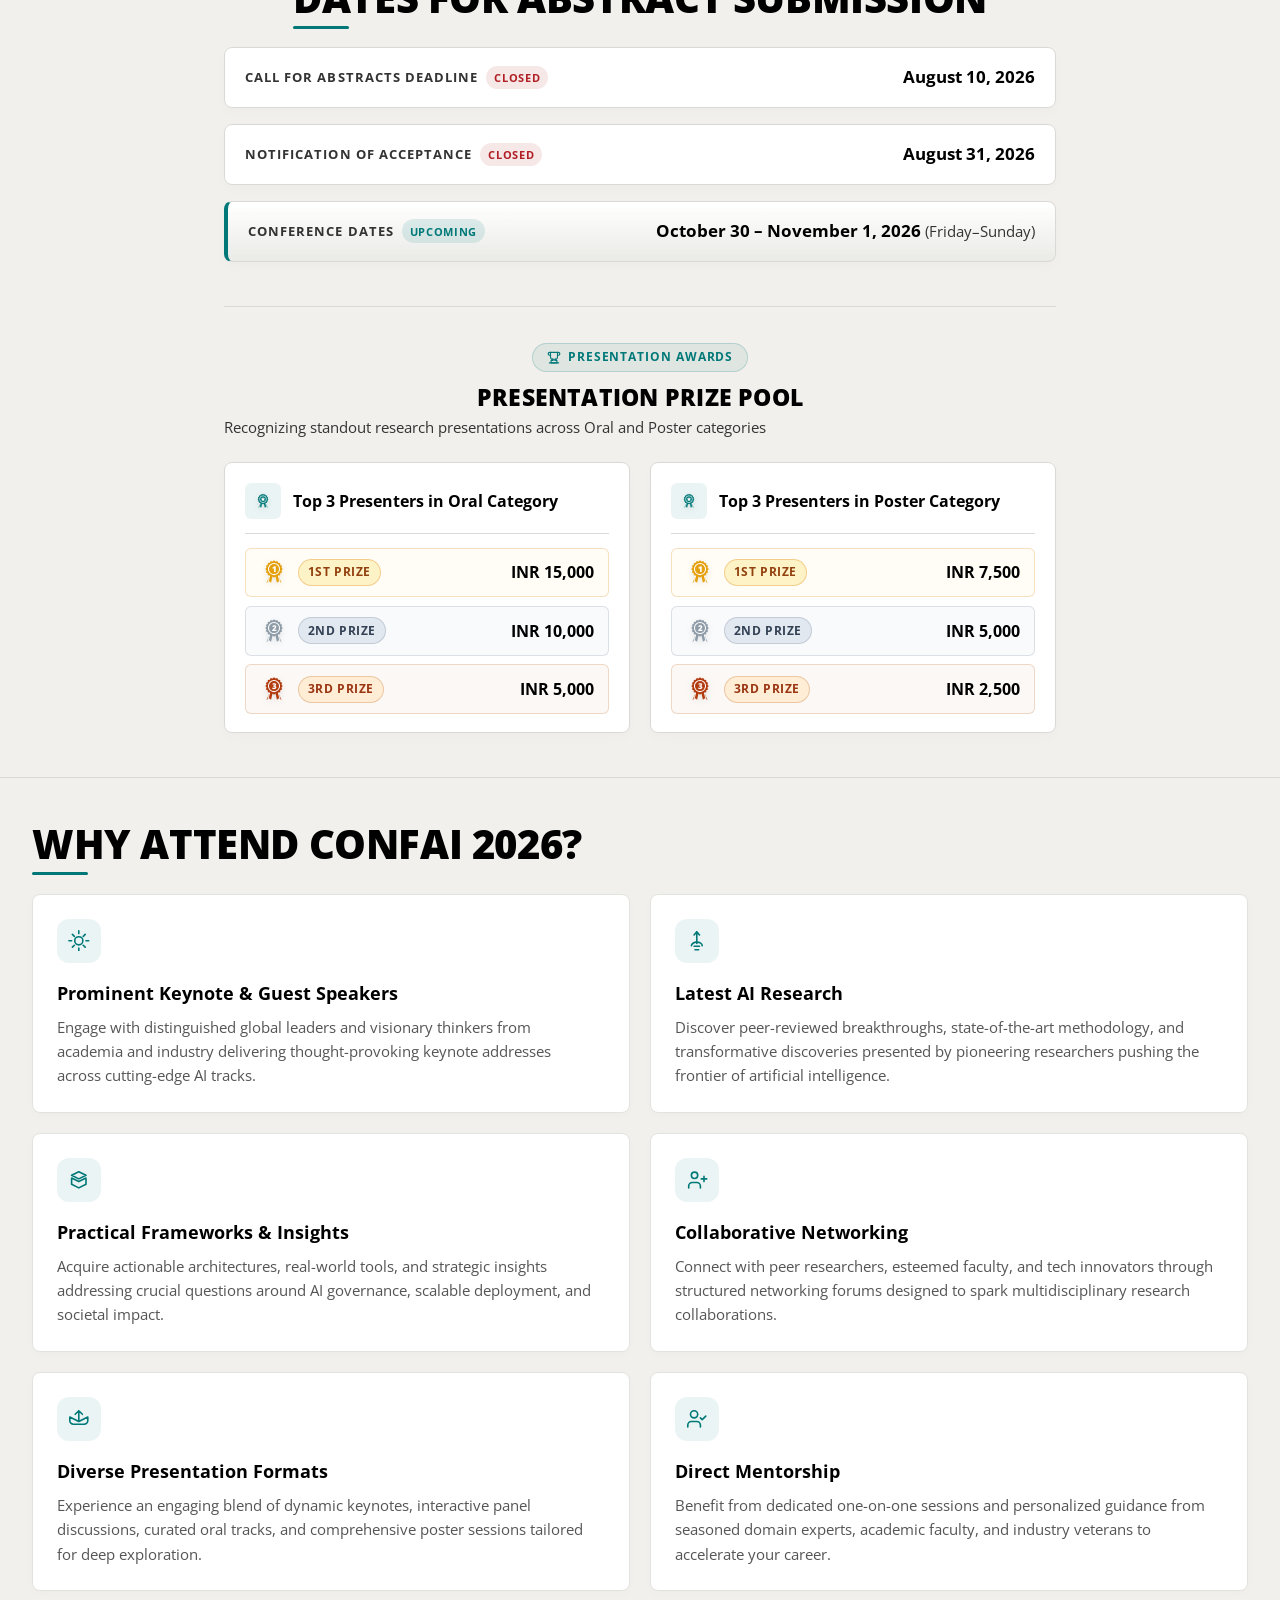
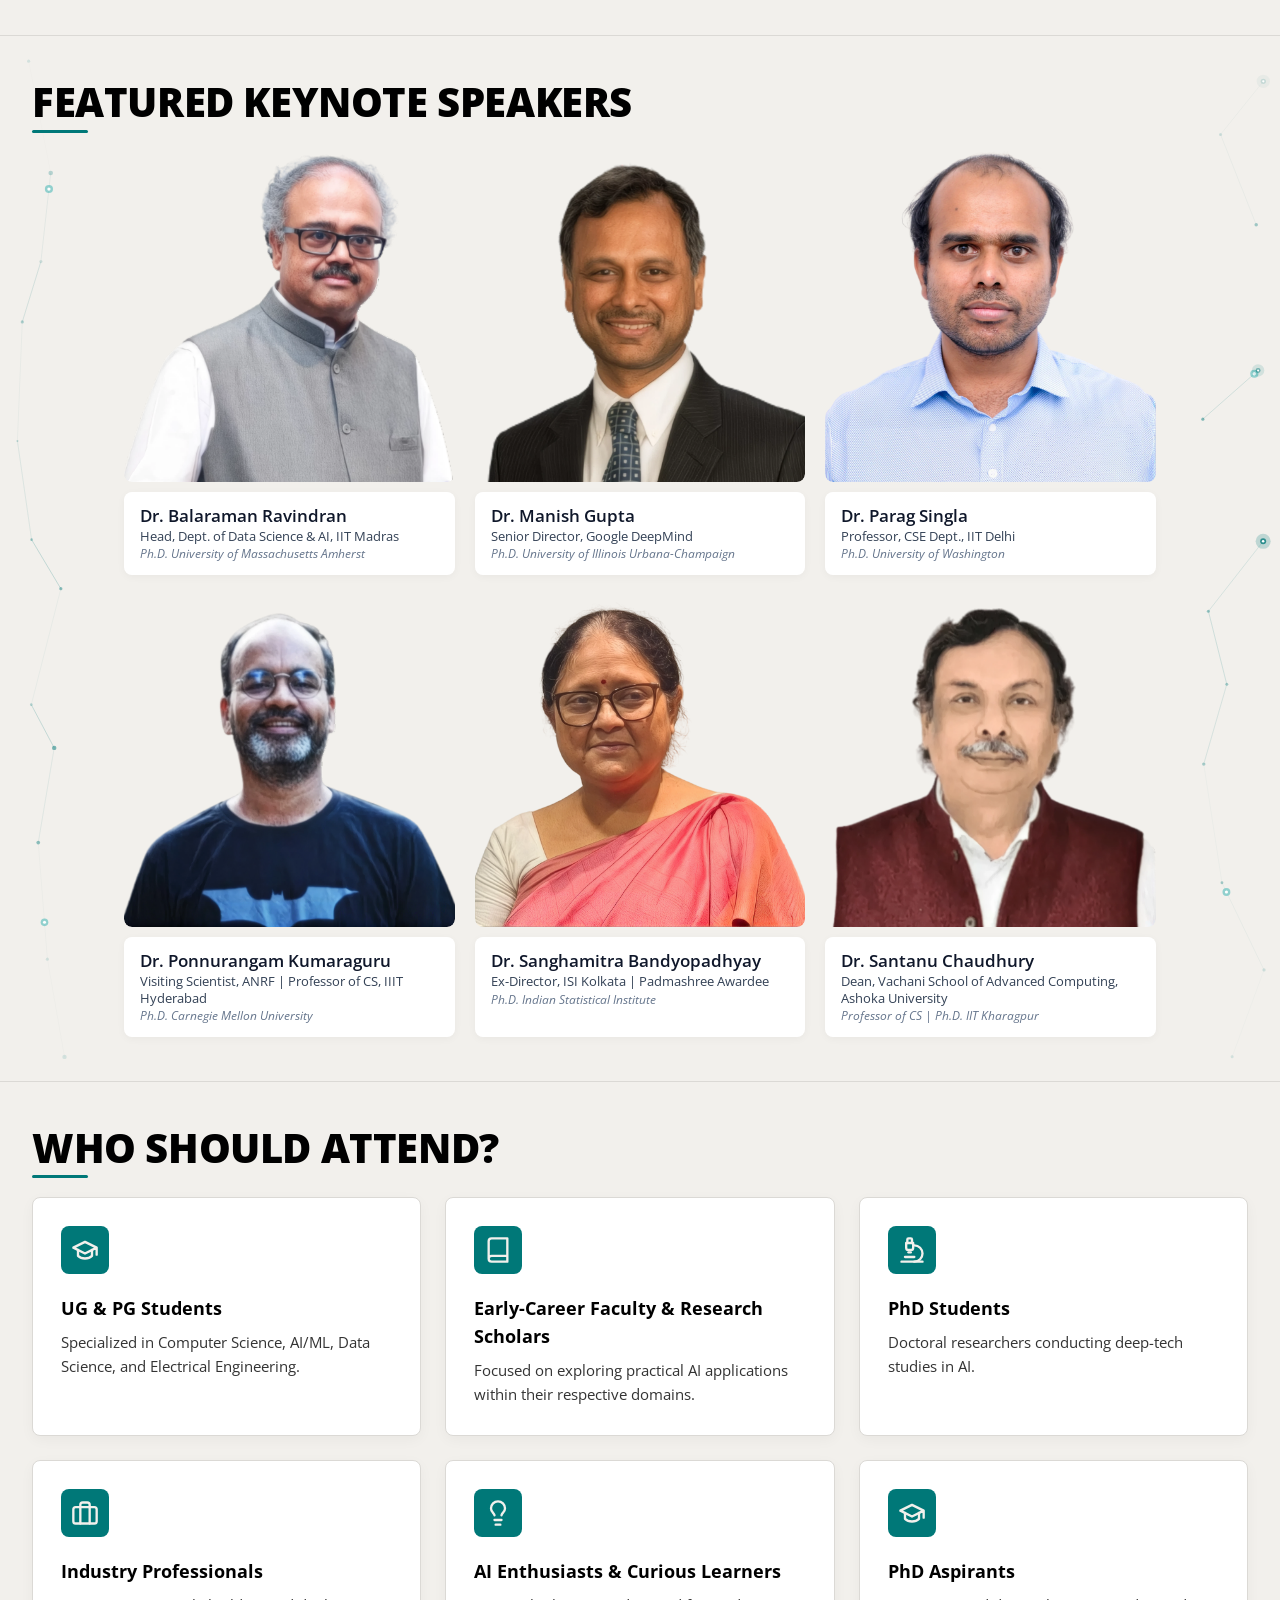
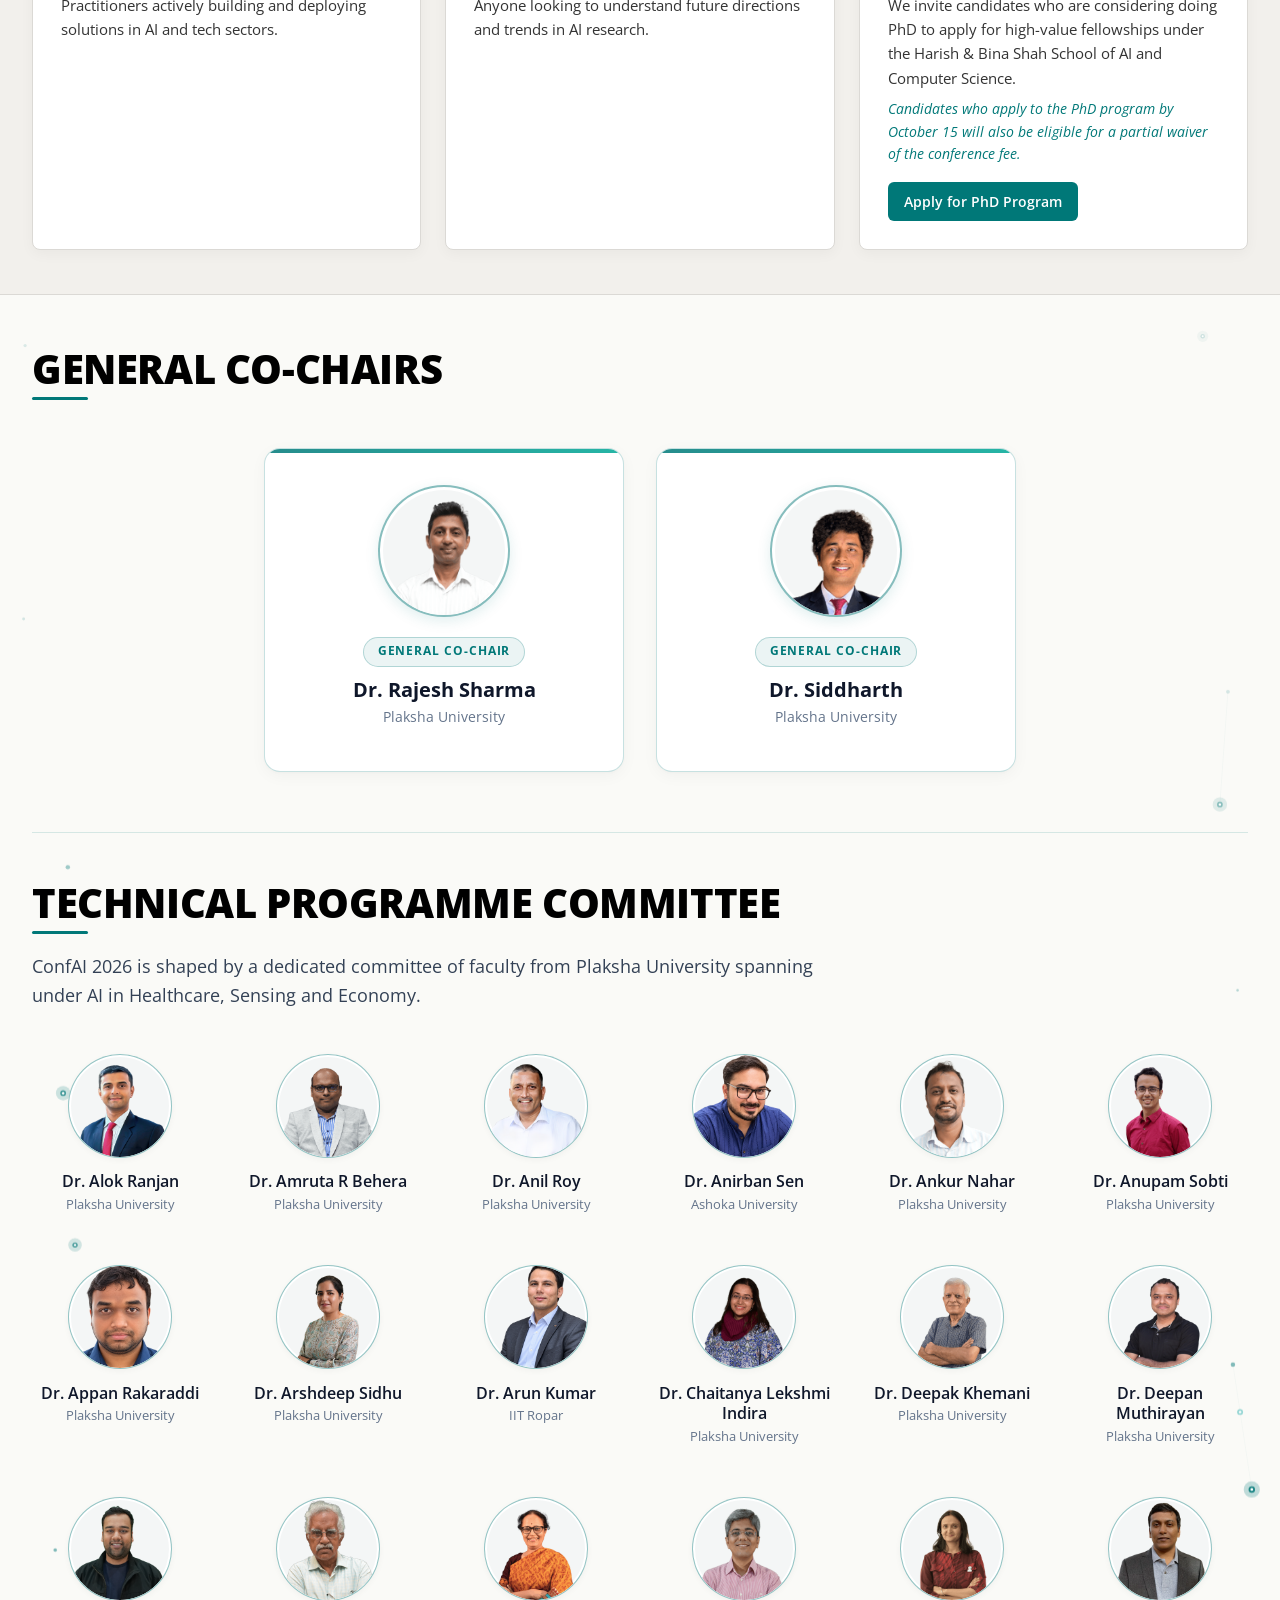
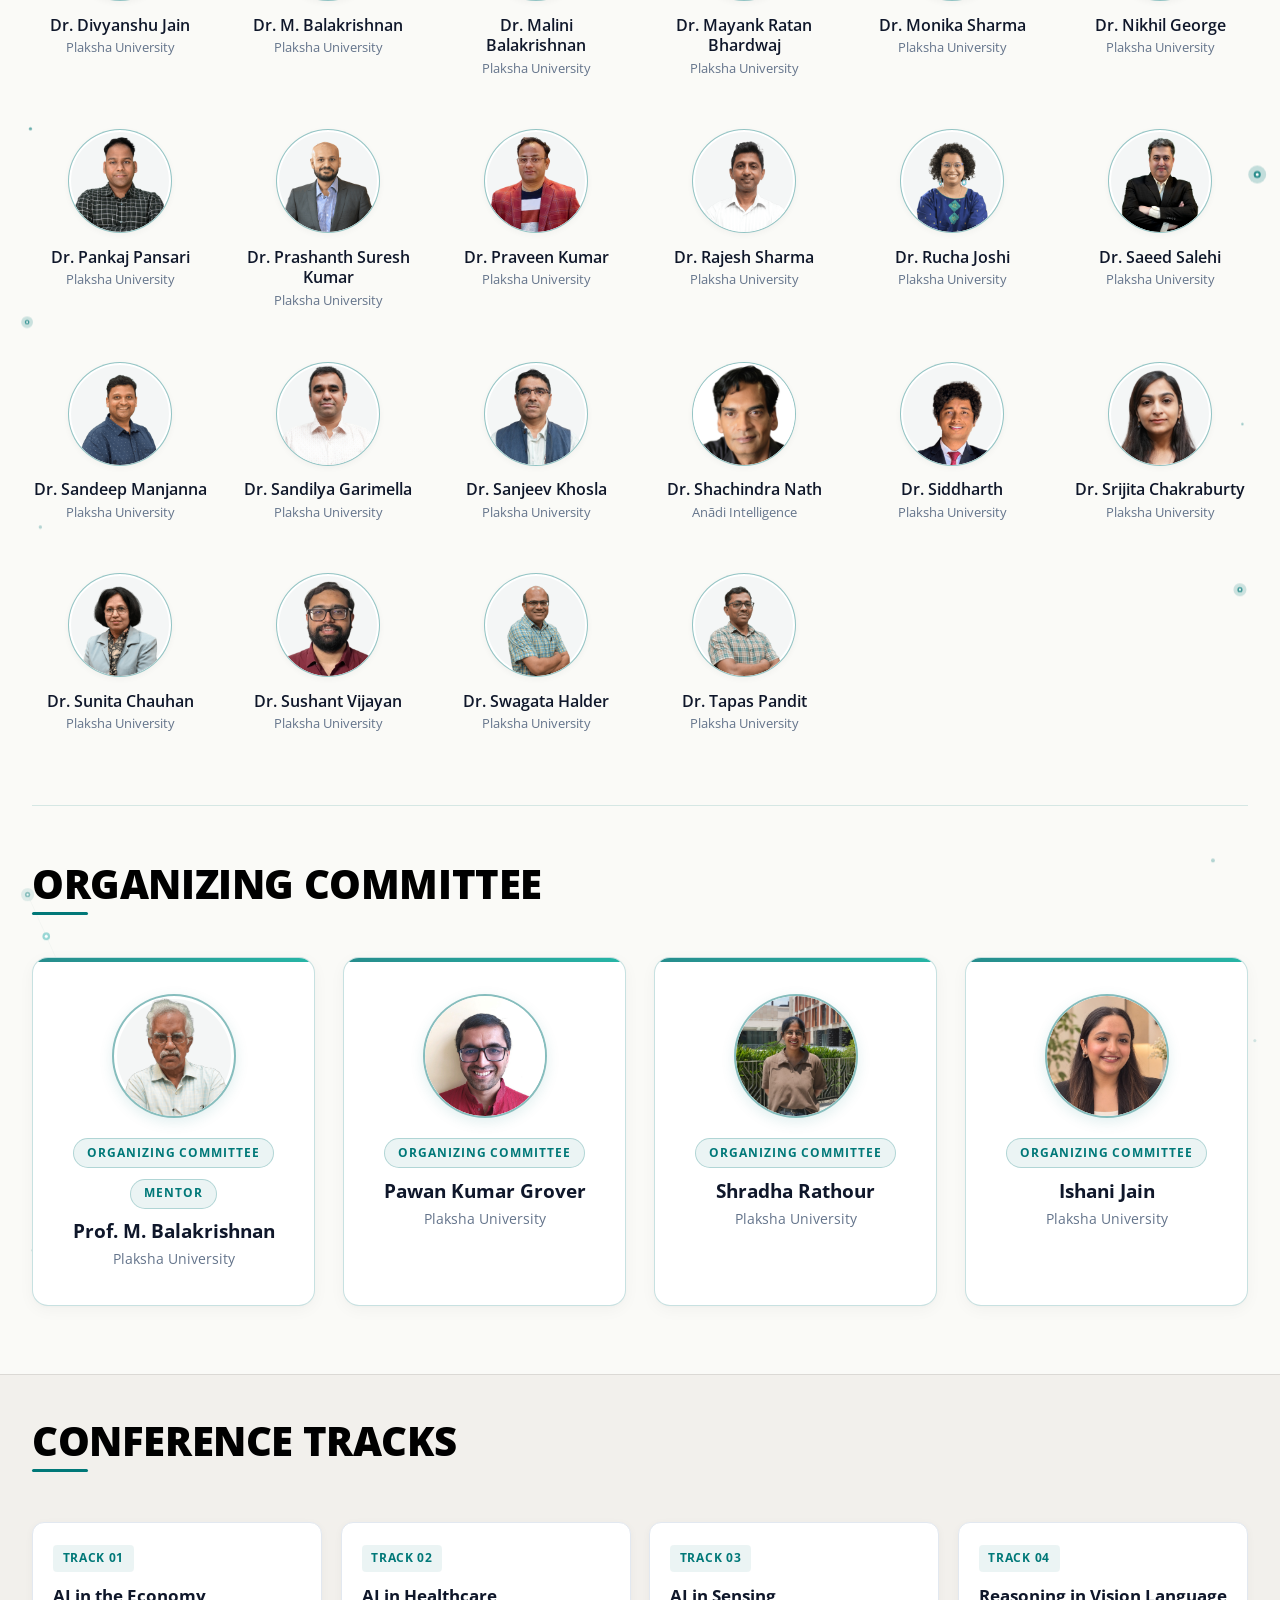
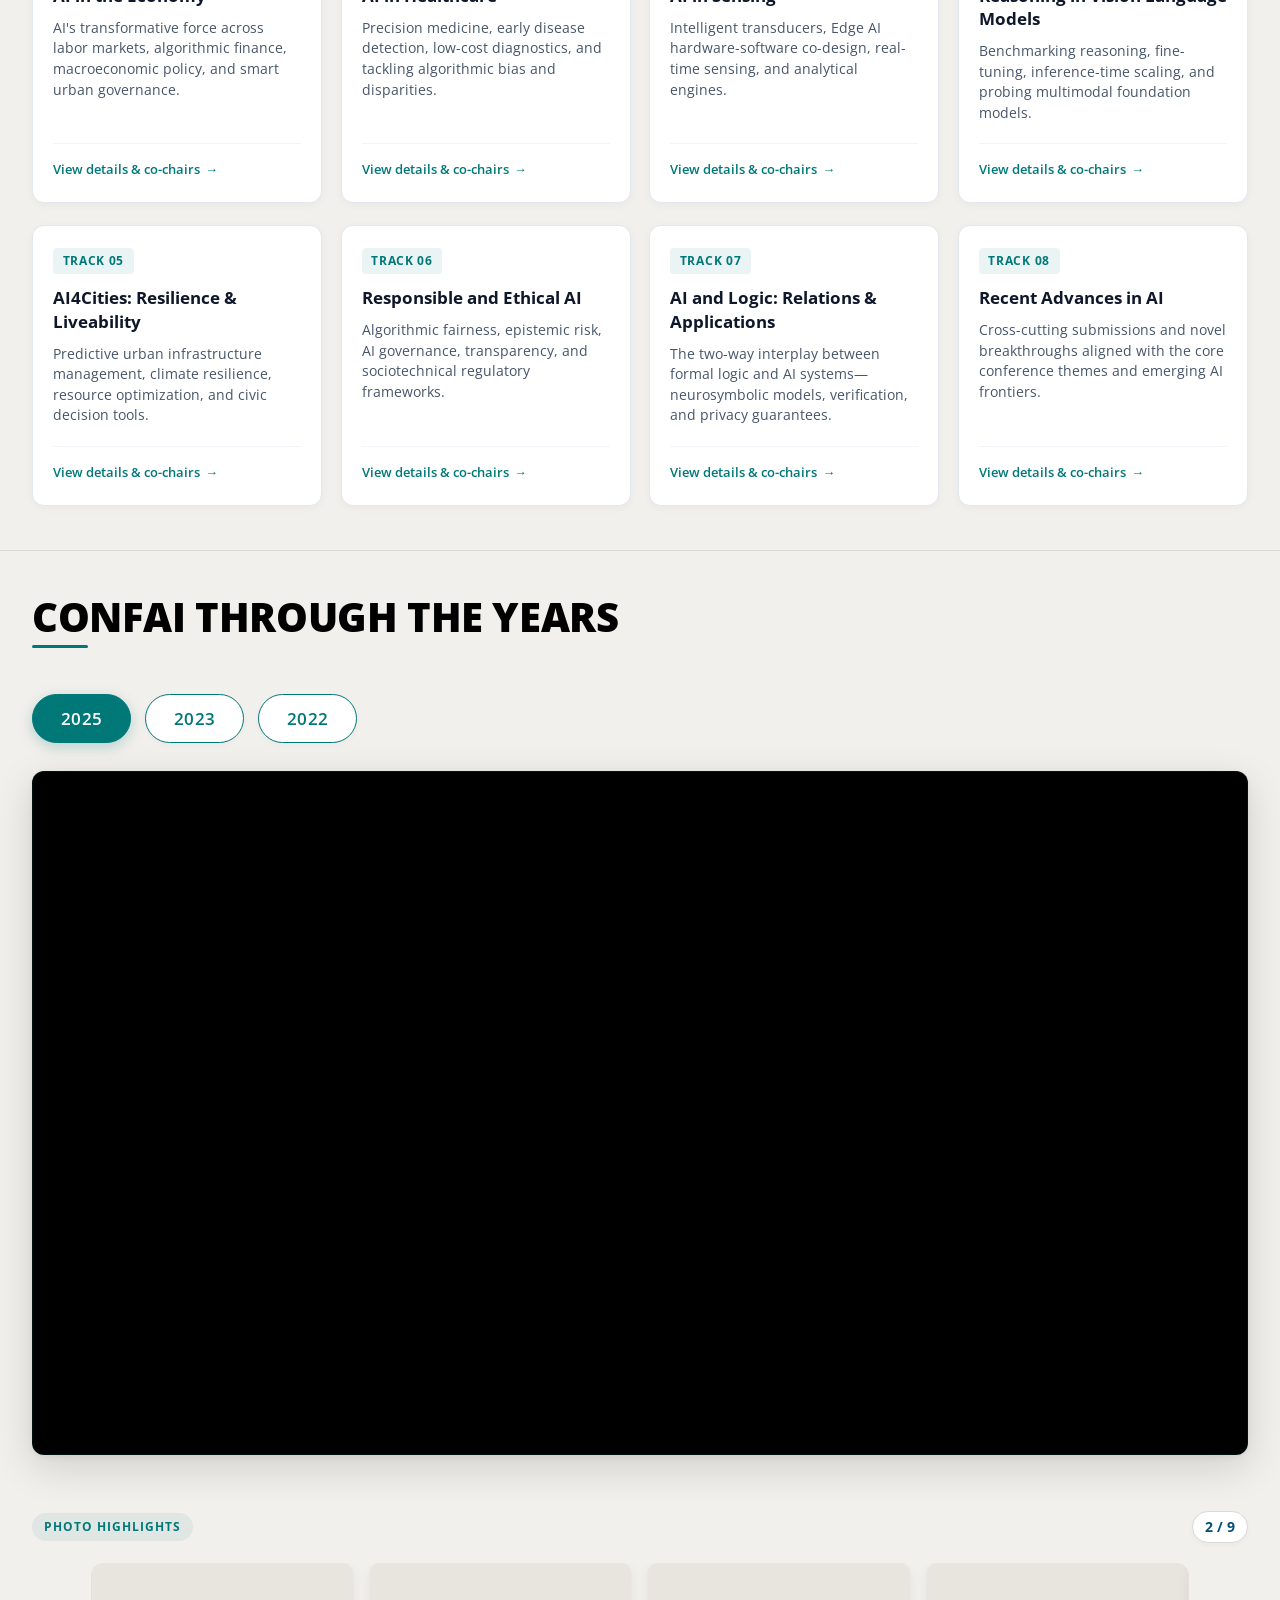
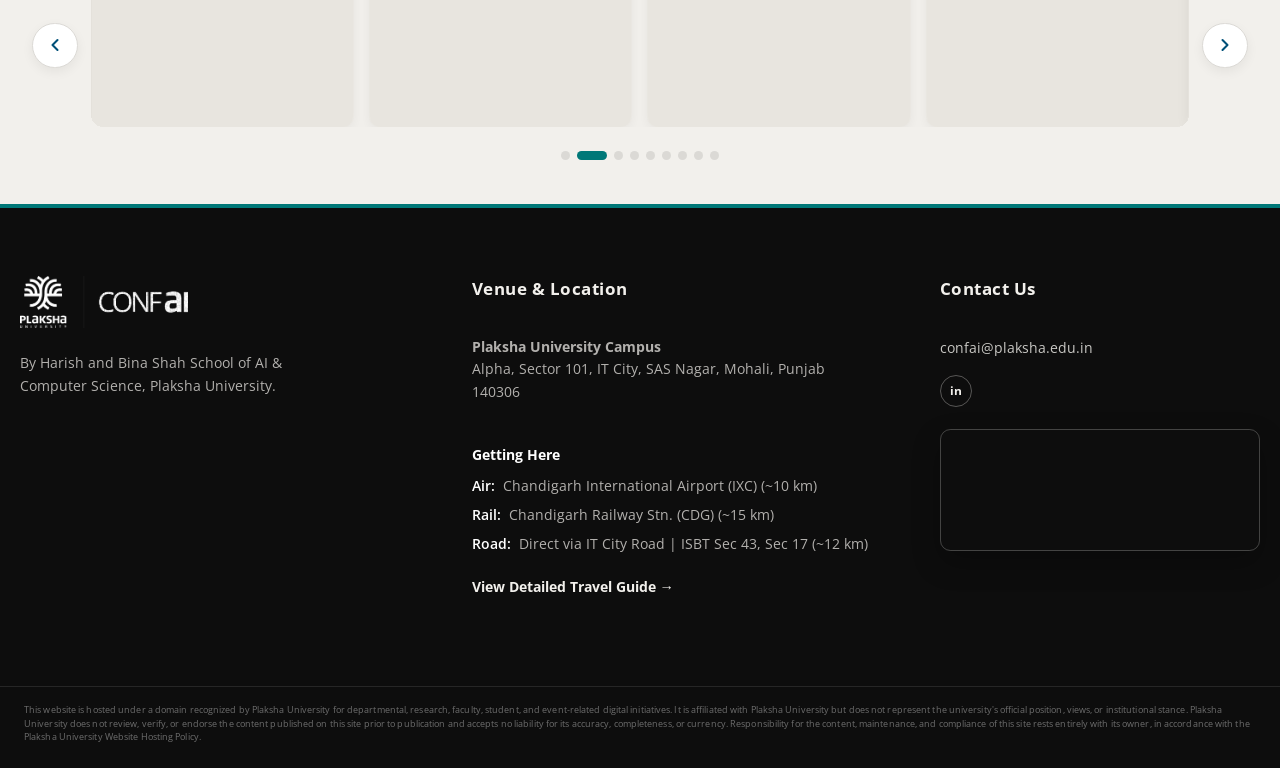
==== commit cdc5d89f: "Standardize Organizing Committee section heading to match card badges" ====
--- a/index.html
+++ b/index.html
@@ -1152,10 +1152,10 @@
       </div><!-- /tpc-committee-block -->
 
       <!-- ═══════════════════════════════════════════════
-             ORGANISING COMMITTEE
+             ORGANIZING COMMITTEE
              ═══════════════════════════════════════════════ -->
       <div class="organising-committee-block" id="organising-committee">
-        <h2 id="organising-heading" class="organising-title">Organising Committee</h2>
+        <h2 id="organising-heading" class="organising-title">Organizing Committee</h2>
         <div class="organising-grid" role="list">
 
           <!-- 1. Prof. M. Balakrishnan -->
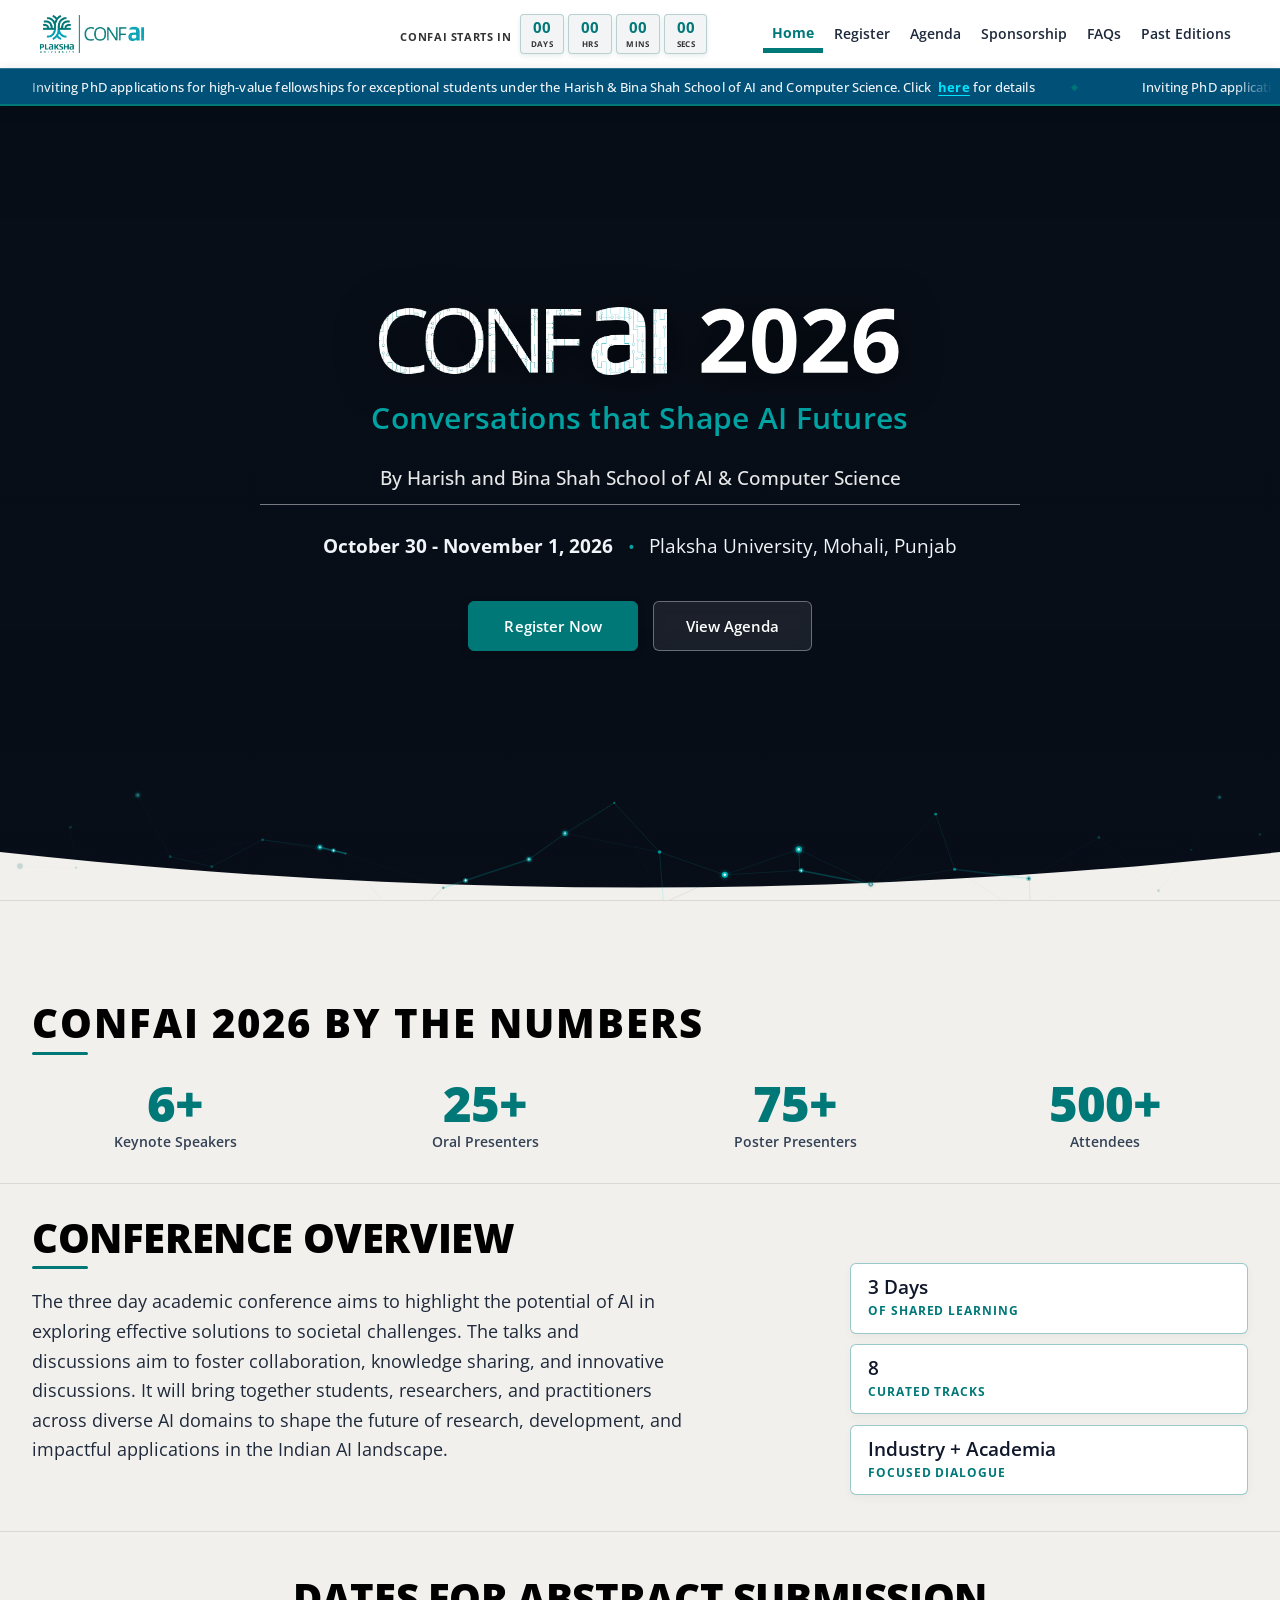
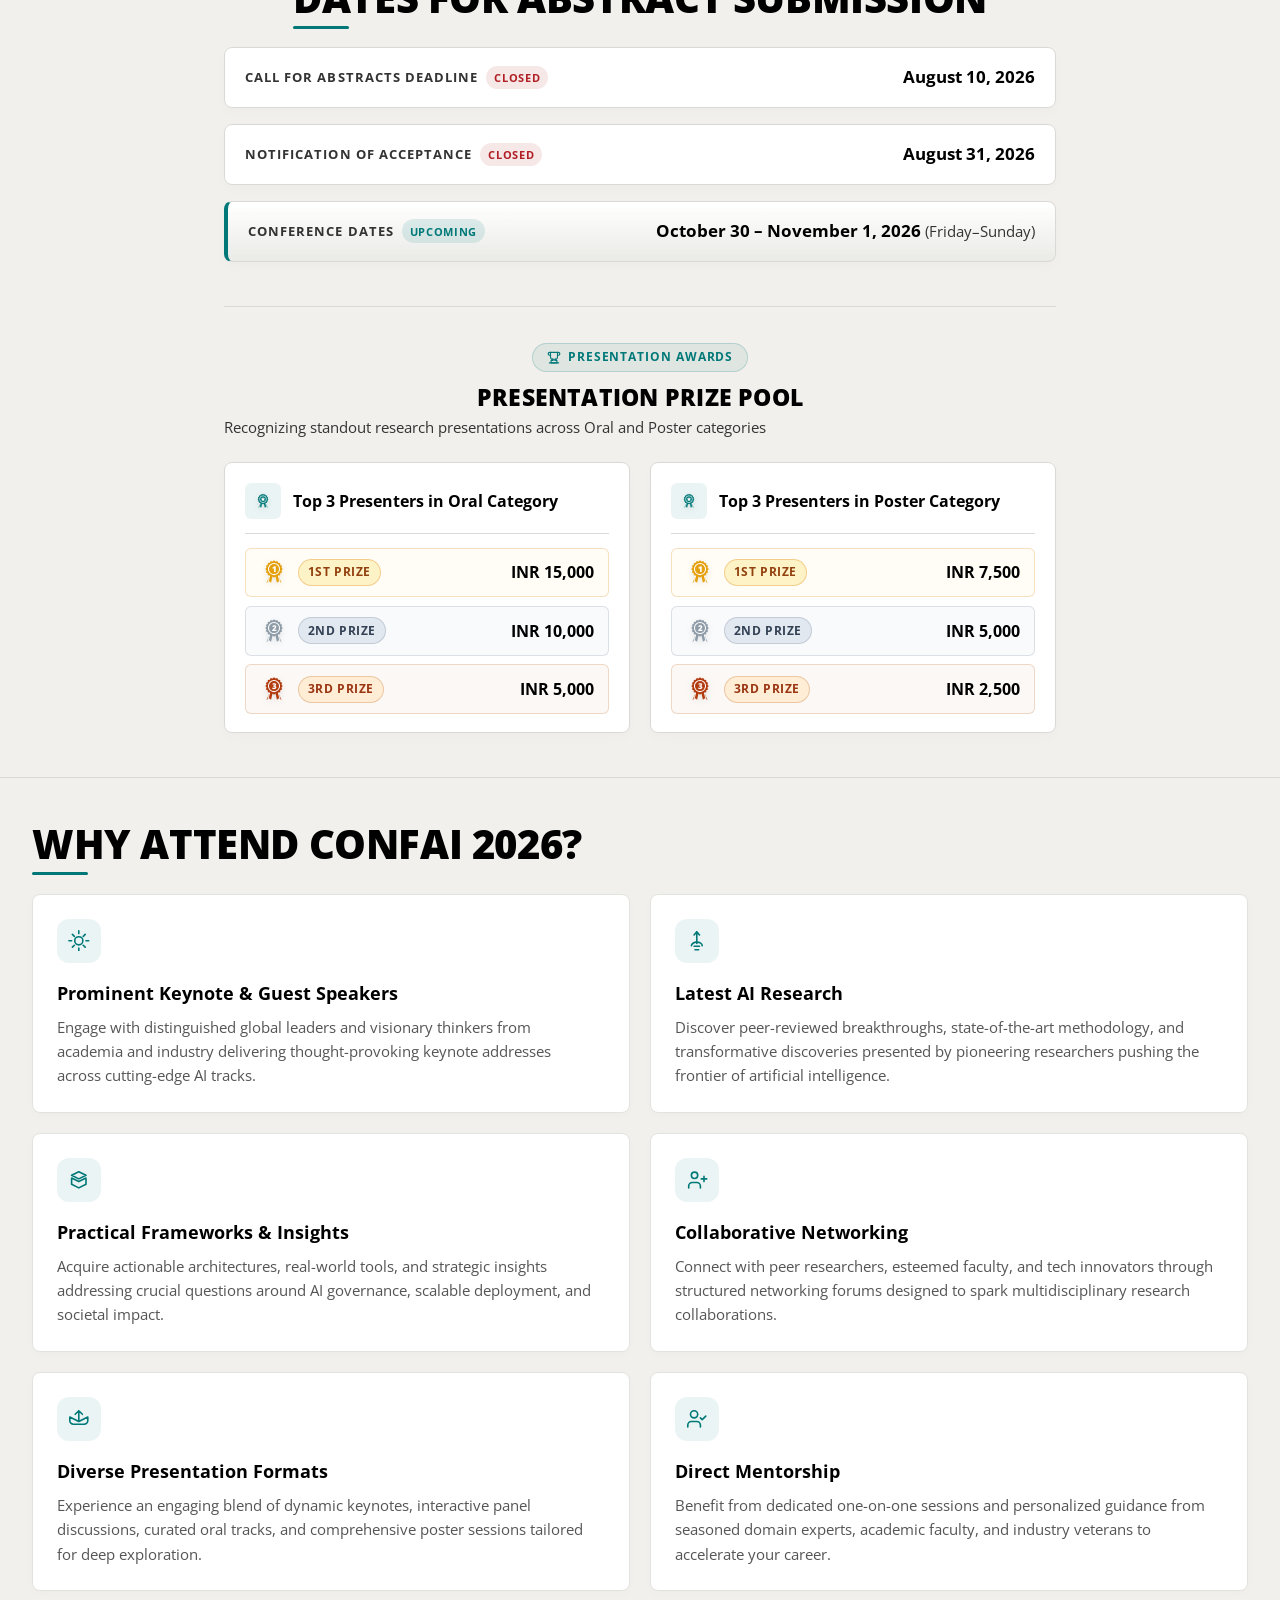
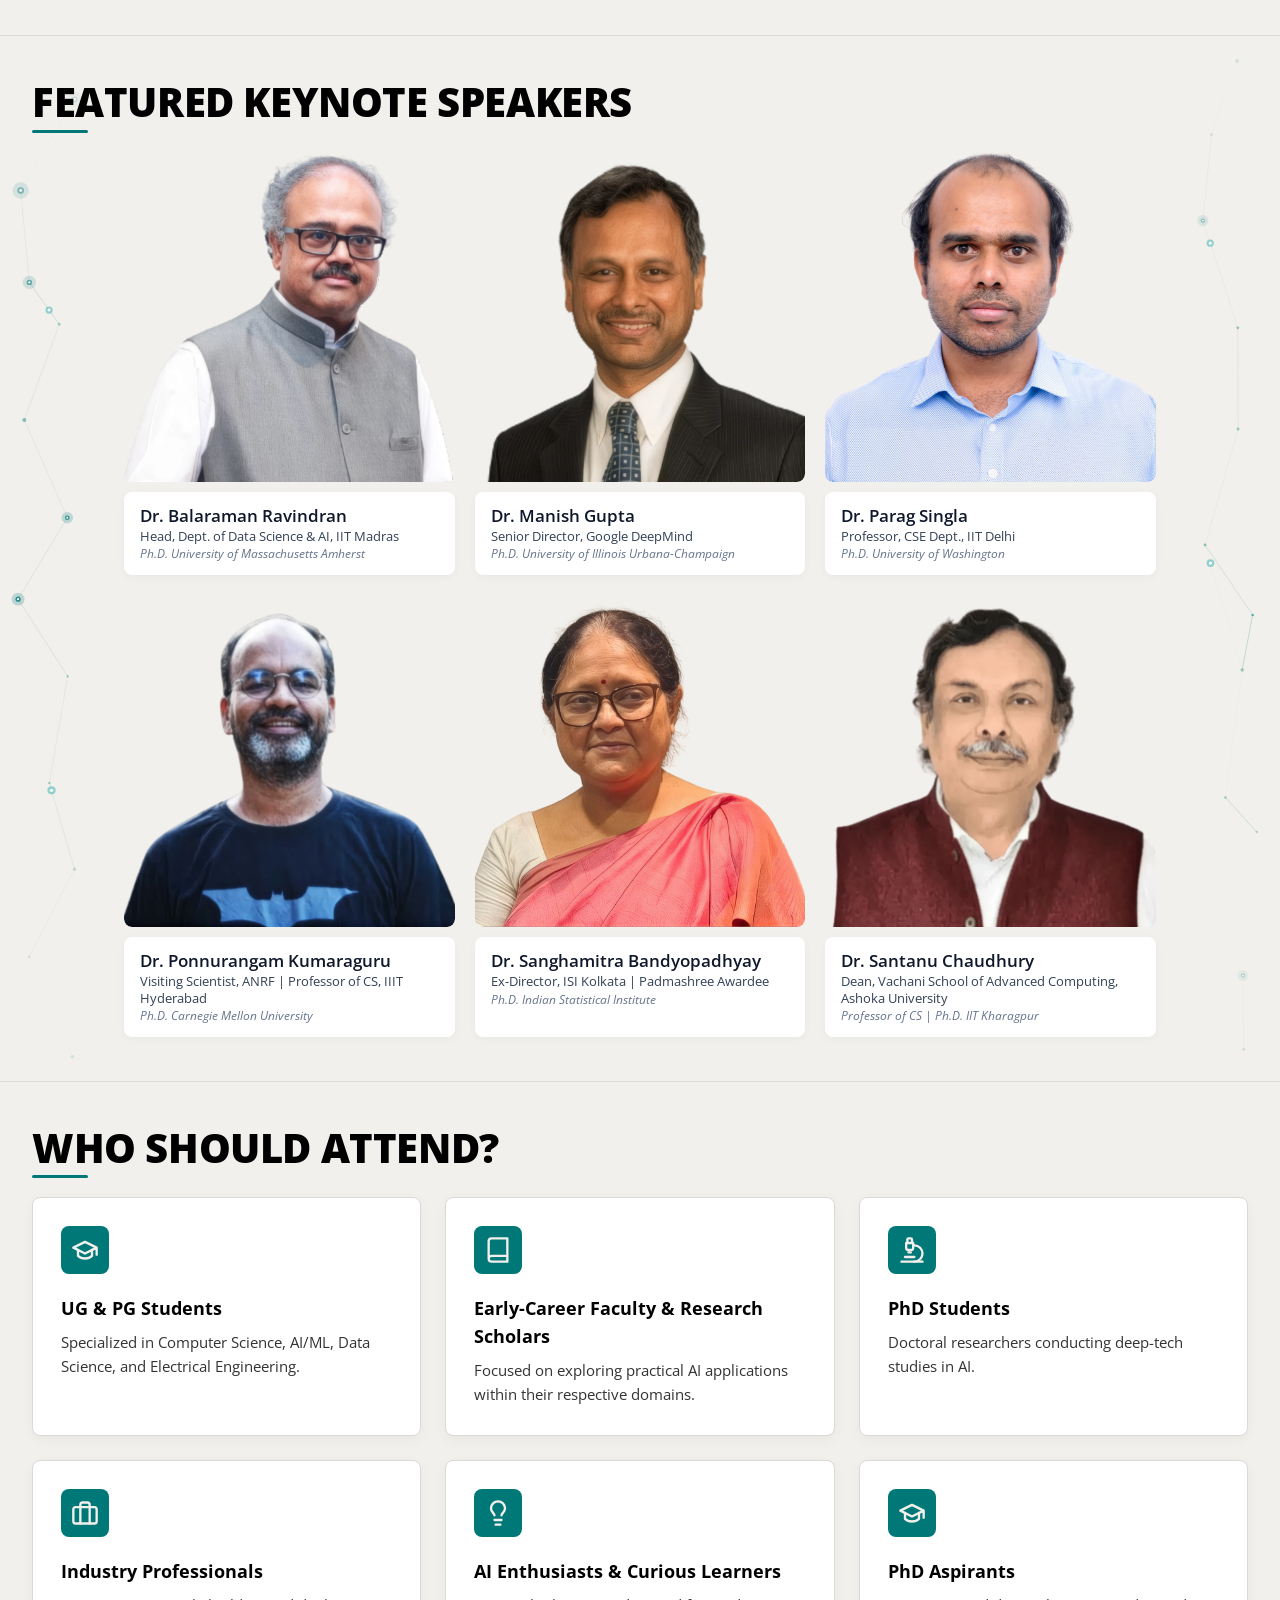
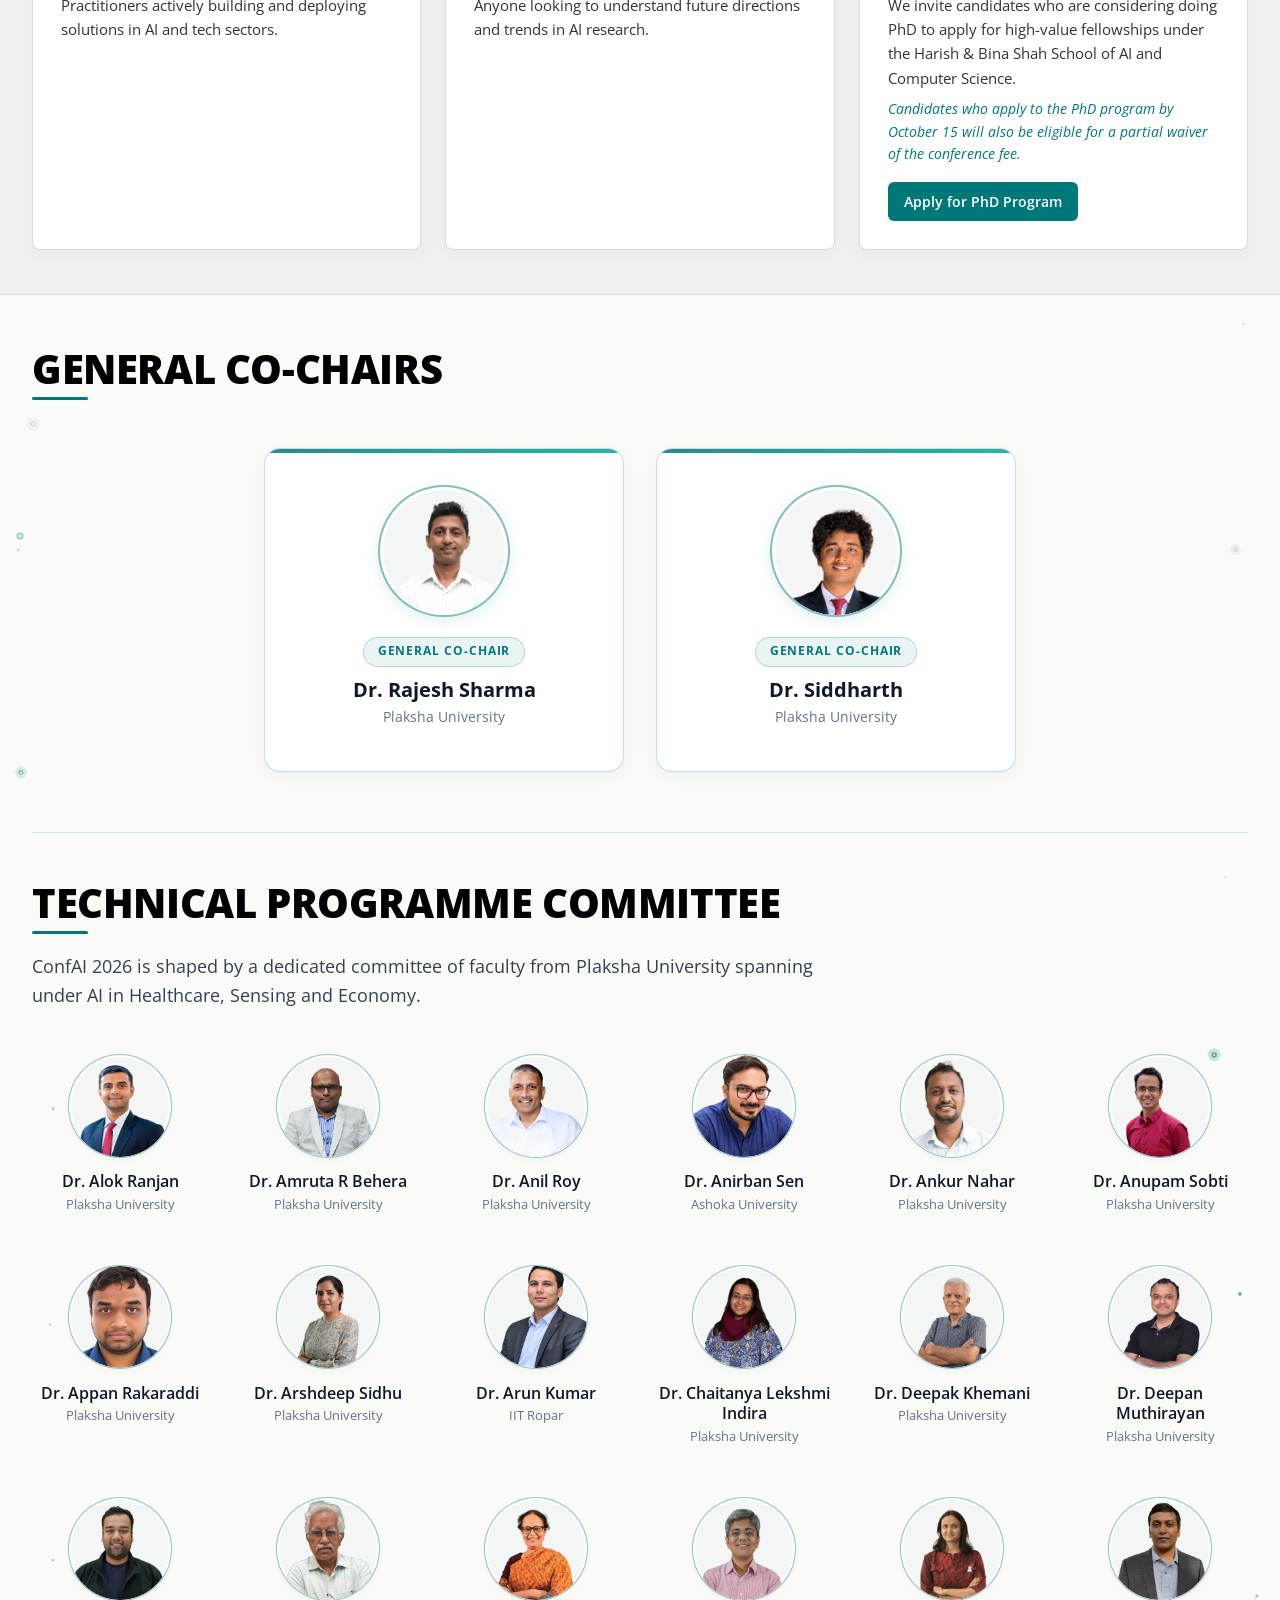
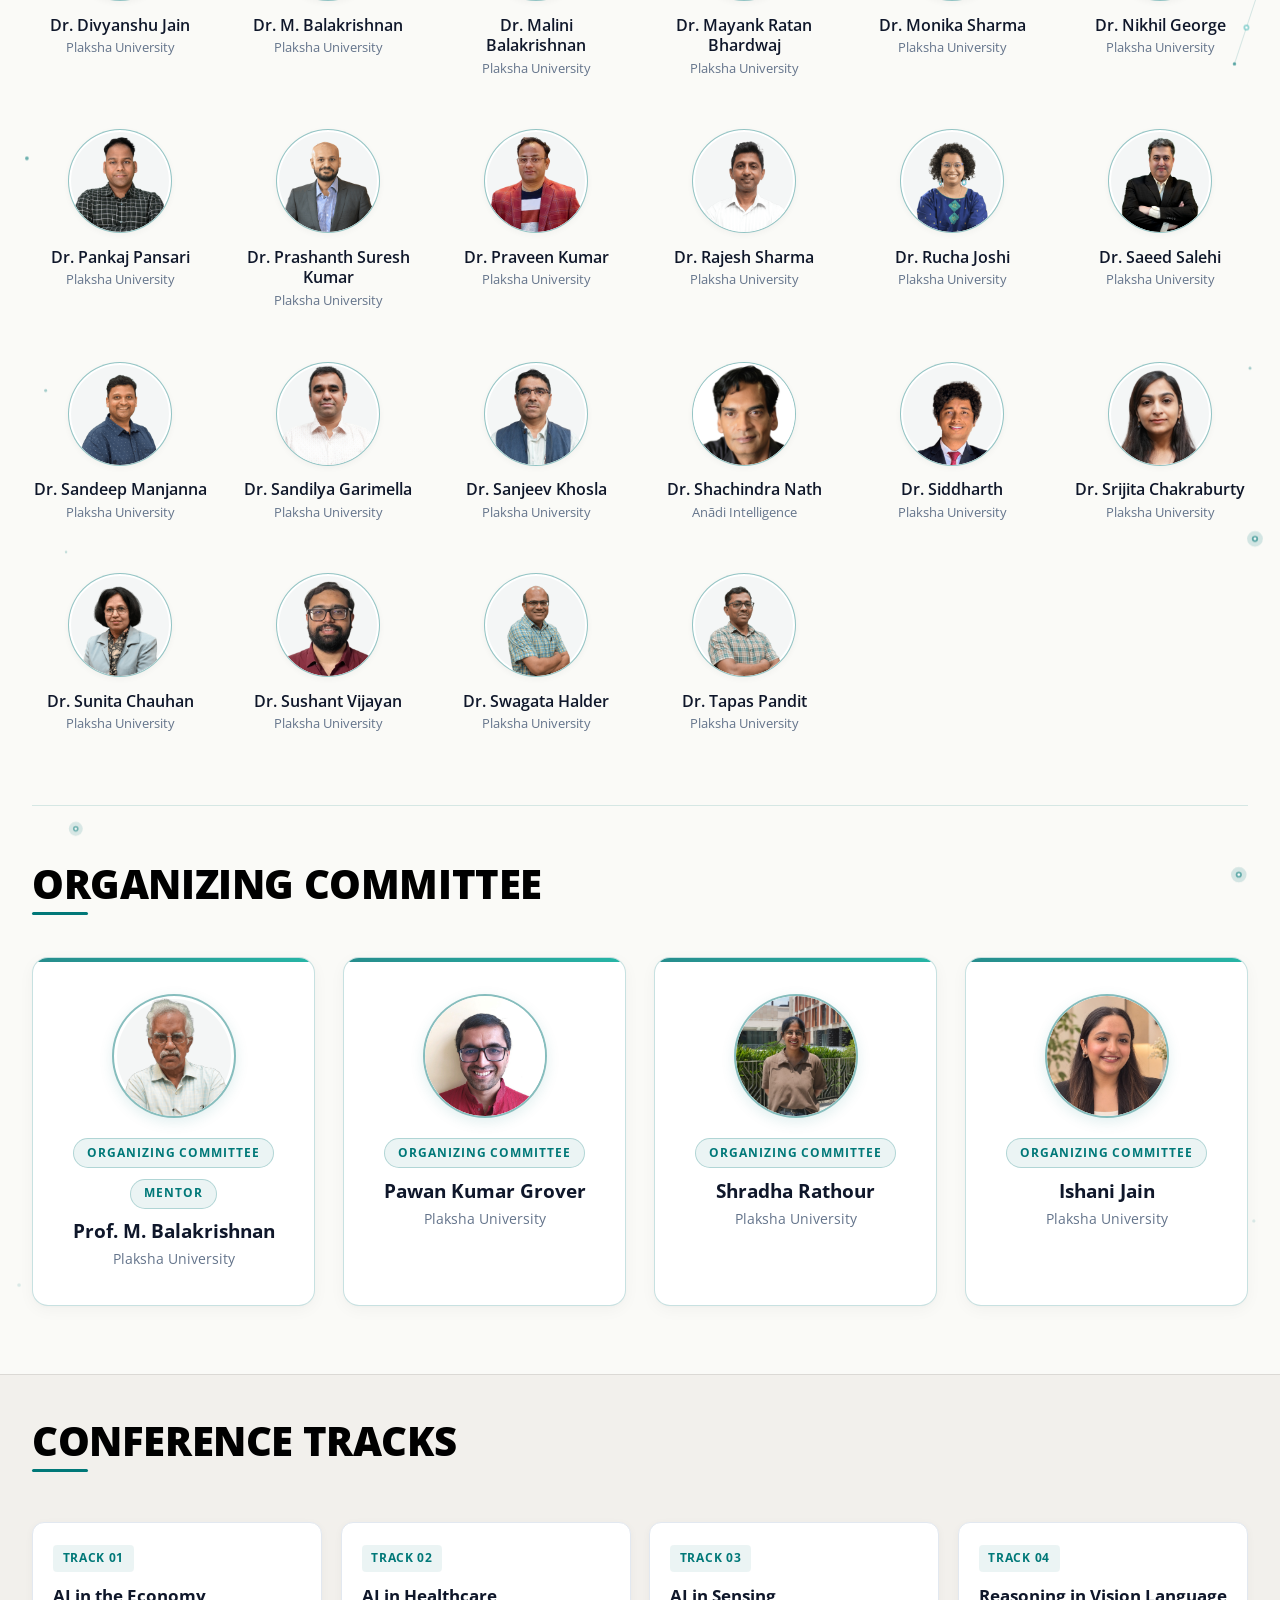
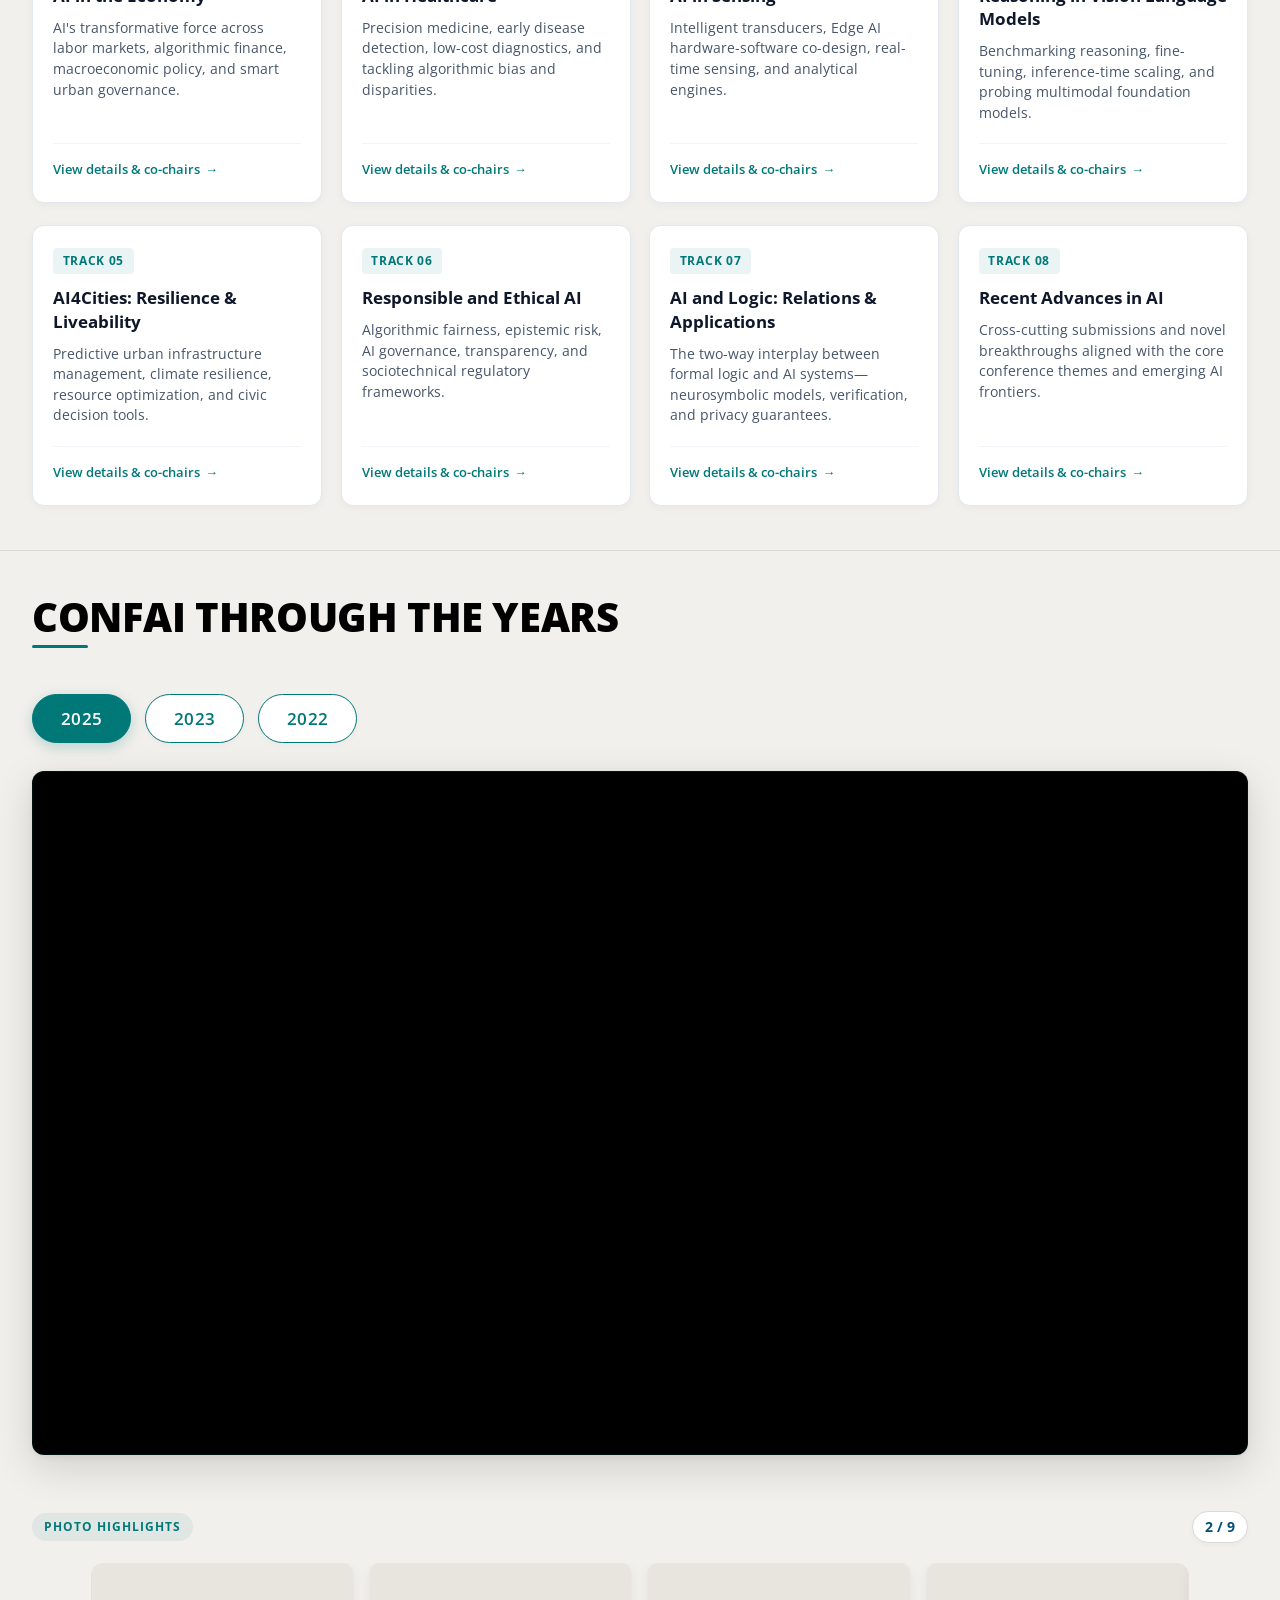
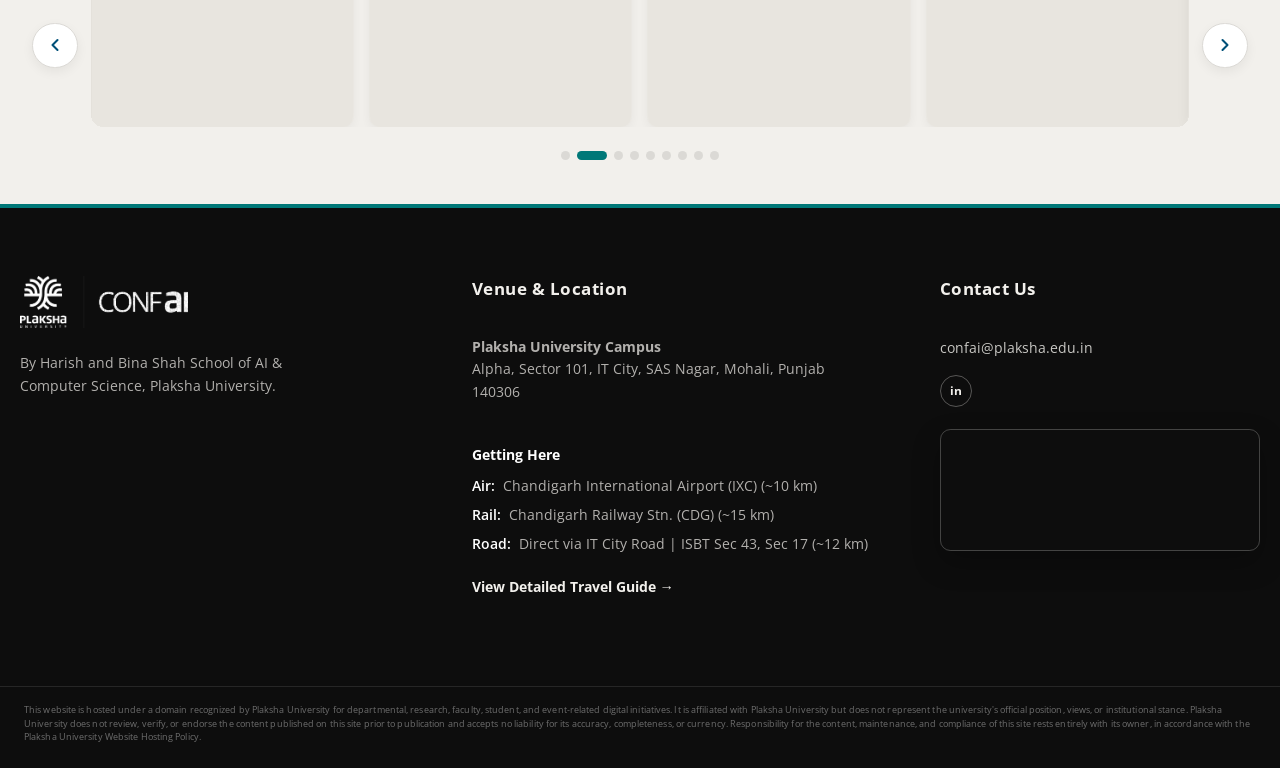
==== commit 4f880cf3: "feat: add Dr. Chaitanya to Track 2, update agenda schedule with locations and keynote abstracts" ====
--- a/index.html
+++ b/index.html
@@ -1247,7 +1247,7 @@
             <!-- Track 2 -->
             <div class="track-grid-item" role="listitem">
               <button class="track-node track-card-btn" type="button" data-track-num="2" data-track-name="AI in Healthcare"
-                data-track-chairs="Dr. Sunita Chauhan | Dr. Sandeep Manjanna | Dr. Monika Sharma"
+                data-track-chairs="Dr. Sunita Chauhan | Dr. Sandeep Manjanna | Dr. Monika Sharma | Dr. Chaitanya Lekshmi Indira"
                 data-track-desc="This session aims to explore how AI technologies can be designed and deployed to deliver tailored healthcare solutions while ensuring fair and inclusive access. It will examine the role of AI in precision medicine, early disease detection, and adaptive care pathways, alongside application in expanding healthcare reach through low-cost diagnostics, telemedicine, and language-inclusive tools. Key challenges will be addressed, including algorithmic bias, data underrepresentation, the digital divide, and the risk of exacerbating existing health disparities."
                 aria-haspopup="dialog">
                 <div class="track-card-header">
--- a/css/styles.css
+++ b/css/styles.css
@@ -6871,9 +6871,35 @@
   background: #FFFFFF;
 }
 
+.sharp-table-header {
+  display: grid;
+  grid-template-columns: 200px 1fr 220px;
+  background: #F1F5F9;
+  border-bottom: 2px solid #CBD5E1;
+  font-size: 0.78rem;
+  font-weight: 700;
+  text-transform: uppercase;
+  letter-spacing: 0.06em;
+  color: #475569;
+}
+
+.sharp-th-time {
+  padding: 0.75rem 1.25rem;
+  border-right: 1px solid #CBD5E1;
+}
+
+.sharp-th-session {
+  padding: 0.75rem 1.5rem;
+}
+
+.sharp-th-location {
+  padding: 0.75rem 1.25rem;
+  border-left: 1px solid #CBD5E1;
+}
+
 .sharp-row {
   display: grid;
-  grid-template-columns: 210px 1fr;
+  grid-template-columns: 200px 1fr 220px;
   border-left: 4px solid transparent;
   border-bottom: 1px solid #E2E8F0;
   transition: background-color 0.12s ease;
@@ -6953,6 +6979,131 @@
   margin-top: 0.2rem;
 }
 
+/* Third Column: Location / Venue */
+.sharp-col-location {
+  padding: 1rem 1.25rem;
+  font-size: 0.85rem;
+  font-weight: 600;
+  color: #005078;
+  border-left: 1px solid #E2E8F0;
+  background: rgba(248, 250, 252, 0.4);
+  display: flex;
+  align-items: flex-start;
+  gap: 0.45rem;
+  line-height: 1.45;
+}
+
+.sharp-col-location-icon {
+  flex-shrink: 0;
+  margin-top: 0.15rem;
+  color: #007878;
+}
+
+/* Talk Title & Abstract Toggle Styles */
+.sharp-talk-block {
+  margin-top: 0.35rem;
+  display: flex;
+  flex-direction: column;
+  gap: 0.25rem;
+}
+
+.sharp-talk-title {
+  font-size: 0.92rem;
+  font-weight: 600;
+  color: #0F172A;
+  line-height: 1.4;
+}
+
+.sharp-talk-badge {
+  font-size: 0.72rem;
+  font-weight: 700;
+  text-transform: uppercase;
+  letter-spacing: 0.05em;
+  color: #007878;
+  background: rgba(0, 120, 120, 0.08);
+  border: 1px solid rgba(0, 120, 120, 0.2);
+  padding: 0.12rem 0.45rem;
+  border-radius: 4px;
+  display: inline-block;
+  margin-right: 0.35rem;
+  vertical-align: middle;
+}
+
+.sharp-abstract-details {
+  margin-top: 0.45rem;
+  border: 1px solid #E2E8F0;
+  border-radius: 6px;
+  background: #F8FAFC;
+  overflow: hidden;
+  transition: border-color 0.2s ease, box-shadow 0.2s ease;
+}
+
+.sharp-abstract-details[open] {
+  border-color: #CBD5E1;
+  box-shadow: 0 2px 8px rgba(0, 0, 0, 0.04);
+}
+
+.sharp-abstract-summary {
+  cursor: pointer;
+  padding: 0.4rem 0.75rem;
+  font-size: 0.8rem;
+  font-weight: 600;
+  color: #007878;
+  display: flex;
+  align-items: center;
+  gap: 0.4rem;
+  user-select: none;
+  transition: background-color 0.15s ease, color 0.15s ease;
+  list-style: none;
+}
+
+.sharp-abstract-summary::-webkit-details-marker {
+  display: none;
+}
+
+.sharp-abstract-summary:hover {
+  background-color: #F1F5F9;
+  color: #005078;
+}
+
+.sharp-abstract-arrow {
+  width: 13px;
+  height: 13px;
+  stroke: currentColor;
+  stroke-width: 2.2;
+  fill: none;
+  transition: transform 0.2s ease;
+  flex-shrink: 0;
+}
+
+.sharp-abstract-details[open] .sharp-abstract-arrow {
+  transform: rotate(90deg);
+}
+
+.sharp-abstract-body {
+  padding: 0.75rem 0.9rem;
+  font-size: 0.84rem;
+  color: #334155;
+  line-height: 1.65;
+  border-top: 1px solid #E2E8F0;
+  background: #FFFFFF;
+}
+
+.sharp-track-room-badge {
+  display: inline-flex;
+  align-items: center;
+  gap: 0.35rem;
+  font-size: 0.8rem;
+  font-weight: 600;
+  color: #005078;
+  background: rgba(0, 80, 120, 0.08);
+  border: 1px solid rgba(0, 80, 120, 0.18);
+  padding: 0.2rem 0.55rem;
+  border-radius: 4px;
+  margin-top: 0.3rem;
+  align-self: flex-start;
+}
+
 /* Sub-tracks / Parallel Presentations */
 .sharp-sub-tracks {
   display: flex;
@@ -7029,7 +7180,11 @@
 }
 
 /* ── Responsive Breakdown ───────────────────────────────────────────────── */
-@media (max-width: 640px) {
+@media (max-width: 820px) {
+  .sharp-table-header {
+    display: none;
+  }
+
   .sharp-row {
     grid-template-columns: 1fr;
   }
@@ -7042,9 +7197,18 @@
   }
 
   .sharp-col-content {
-    padding: 0.75rem 1rem 1rem;
-  }
-
+    padding: 0.75rem 1rem 0.75rem;
+  }
+
+  .sharp-col-location {
+    border-left: none;
+    border-top: 1px dashed #E2E8F0;
+    padding: 0.5rem 1rem 0.75rem;
+    background: transparent;
+  }
+}
+
+@media (max-width: 640px) {
   .sharp-toolbar {
     flex-direction: column;
     align-items: stretch;
@@ -8887,3 +9051,425 @@
   }
 }
 
+/* ==========================================================================
+   CONFAI 2026 - AGENDA KEYNOTE SPEAKER TALK DETAILS MODAL
+   ========================================================================== */
+
+/* Speaker Trigger Button in Agenda */
+.sharp-speaker-btn {
+  display: inline-flex;
+  align-items: center;
+  gap: 0.35rem;
+  background: transparent;
+  border: none;
+  padding: 0.15rem 0.45rem;
+  margin: -0.15rem -0.25rem -0.15rem 0.15rem;
+  border-radius: 4px;
+  font-family: inherit;
+  font-size: inherit;
+  font-weight: inherit;
+  color: var(--color-teal, #007878);
+  cursor: pointer;
+  text-align: left;
+  line-height: inherit;
+  text-decoration: underline;
+  text-decoration-color: rgba(0, 120, 120, 0.4);
+  text-underline-offset: 3px;
+  transition: all 0.18s ease;
+}
+
+.sharp-speaker-btn:hover {
+  background: rgba(0, 120, 120, 0.08);
+  color: #005078;
+  text-decoration-color: var(--color-teal, #007878);
+}
+
+.sharp-speaker-btn:focus-visible {
+  outline: 2px solid var(--color-teal, #007878);
+  outline-offset: 2px;
+  background: rgba(0, 120, 120, 0.1);
+}
+
+.sharp-speaker-btn .speaker-btn-cue {
+  display: inline-flex;
+  align-items: center;
+  gap: 0.2rem;
+  font-size: 0.72rem;
+  font-weight: 700;
+  letter-spacing: 0.04em;
+  text-transform: uppercase;
+  color: #FFFFFF;
+  background: var(--color-teal, #007878);
+  padding: 0.15rem 0.5rem;
+  border-radius: 12px;
+  text-decoration: none !important;
+  margin-left: 0.4rem;
+  vertical-align: middle;
+  transition: all 0.18s ease;
+  white-space: nowrap;
+}
+
+.sharp-speaker-btn:hover .speaker-btn-cue {
+  background: #005078;
+  transform: translateX(2px);
+}
+
+/* Modal Overlay & Backdrop */
+.sharp-modal-overlay {
+  position: fixed !important;
+  top: 0 !important;
+  left: 0 !important;
+  right: 0 !important;
+  bottom: 0 !important;
+  width: 100vw !important;
+  width: 100% !important;
+  height: 100vh !important;
+  height: 100dvh !important;
+  margin: 0 !important;
+  z-index: 99999 !important;
+  display: flex !important;
+  align-items: center !important;
+  justify-content: center !important;
+  padding: 1.5rem 1rem !important;
+  opacity: 0;
+  visibility: hidden;
+  pointer-events: none;
+  transition: opacity 0.25s cubic-bezier(0.16, 1, 0.3, 1), visibility 0.25s ease;
+}
+
+.sharp-modal-overlay.is-open {
+  opacity: 1 !important;
+  visibility: visible !important;
+  pointer-events: auto !important;
+}
+
+.sharp-modal-backdrop {
+  position: absolute;
+  inset: 0;
+  background: rgba(15, 23, 42, 0.65);
+  backdrop-filter: blur(8px);
+  -webkit-backdrop-filter: blur(8px);
+  cursor: pointer;
+}
+
+/* Modal Card */
+.sharp-modal-card {
+  position: relative;
+  z-index: 1;
+  width: 100%;
+  max-width: 680px;
+  max-height: 90vh;
+  max-height: 90dvh;
+  margin: auto !important;
+  background: #FFFFFF;
+  border-radius: 16px;
+  box-shadow: 0 24px 60px -12px rgba(15, 23, 42, 0.35), 0 0 0 1px rgba(0, 120, 120, 0.15);
+  display: flex;
+  flex-direction: column;
+  overflow: hidden;
+  transform: translateY(18px) scale(0.97);
+  transition: transform 0.28s cubic-bezier(0.16, 1, 0.3, 1);
+}
+
+.sharp-modal-overlay.is-open .sharp-modal-card {
+  transform: translateY(0) scale(1);
+}
+
+/* Modal Close Button */
+.sharp-modal-close {
+  position: absolute;
+  top: 1rem;
+  right: 1rem;
+  width: 36px;
+  height: 36px;
+  border-radius: 50%;
+  border: 1px solid #E2E8F0;
+  background: #FFFFFF;
+  color: #64748B;
+  font-size: 1.25rem;
+  line-height: 1;
+  display: flex;
+  align-items: center;
+  justify-content: center;
+  cursor: pointer;
+  z-index: 2;
+  transition: all 0.15s ease;
+}
+
+.sharp-modal-close:hover {
+  background: #F1F5F9;
+  color: #0F172A;
+  border-color: #CBD5E1;
+  transform: scale(1.05);
+}
+
+.sharp-modal-close:focus-visible {
+  outline: 2px solid var(--color-teal, #007878);
+  outline-offset: 2px;
+}
+
+/* Modal Header */
+.sharp-modal-header {
+  padding: 1.75rem 2rem 1.25rem;
+  border-bottom: 1px solid #E2E8F0;
+  background: linear-gradient(180deg, #FAFDFD 0%, #FFFFFF 100%);
+  display: flex;
+  gap: 1.25rem;
+  align-items: center;
+}
+
+.sharp-modal-avatar-col {
+  flex-shrink: 0;
+}
+
+.sharp-modal-photo {
+  width: 82px;
+  height: 82px;
+  border-radius: 50%;
+  object-fit: cover;
+  border: 3px solid #FFFFFF;
+  box-shadow: 0 4px 14px rgba(0, 120, 120, 0.18), 0 0 0 1px rgba(0, 120, 120, 0.2);
+  display: block;
+}
+
+.sharp-modal-initials {
+  width: 82px;
+  height: 82px;
+  border-radius: 50%;
+  background: linear-gradient(135deg, #007878 0%, #005078 100%);
+  color: #FFFFFF;
+  font-size: 1.6rem;
+  font-weight: 800;
+  letter-spacing: 0.05em;
+  display: flex;
+  align-items: center;
+  justify-content: center;
+  border: 3px solid #FFFFFF;
+  box-shadow: 0 4px 14px rgba(0, 120, 120, 0.25);
+}
+
+.sharp-modal-intro {
+  flex: 1;
+  min-width: 0;
+  padding-right: 1.5rem;
+}
+
+.sharp-modal-badge {
+  display: inline-block;
+  padding: 0.22rem 0.65rem;
+  border-radius: 20px;
+  font-size: 0.74rem;
+  font-weight: 700;
+  letter-spacing: 0.04em;
+  text-transform: uppercase;
+  color: #007878;
+  background: rgba(0, 120, 120, 0.1);
+  border: 1px solid rgba(0, 120, 120, 0.2);
+  margin-bottom: 0.4rem;
+}
+
+.sharp-modal-name {
+  font-size: 1.35rem;
+  font-weight: 800;
+  color: #0F172A;
+  line-height: 1.25;
+  margin: 0 0 0.25rem;
+  letter-spacing: -0.01em;
+}
+
+.sharp-modal-affil {
+  font-size: 0.88rem;
+  color: #475569;
+  line-height: 1.4;
+  margin: 0 0 0.45rem;
+}
+
+.sharp-modal-meta {
+  display: flex;
+  align-items: center;
+  gap: 0.75rem;
+  flex-wrap: wrap;
+}
+
+.sharp-modal-time {
+  display: inline-flex;
+  align-items: center;
+  gap: 0.35rem;
+  font-size: 0.8rem;
+  font-weight: 600;
+  color: #005078;
+}
+
+/* Modal Body */
+.sharp-modal-body {
+  padding: 1.5rem 2rem;
+  overflow-y: auto;
+  overscroll-behavior: contain;
+  display: flex;
+  flex-direction: column;
+  gap: 1.25rem;
+  line-height: 1.6;
+}
+
+.sharp-modal-section-title {
+  display: flex;
+  align-items: center;
+  gap: 0.45rem;
+  font-size: 0.78rem;
+  font-weight: 800;
+  letter-spacing: 0.08em;
+  text-transform: uppercase;
+  color: #007878;
+  margin: 0 0 0.5rem;
+}
+
+.sharp-modal-talk-title {
+  font-size: 1.08rem;
+  font-weight: 700;
+  color: #0F172A;
+  line-height: 1.45;
+  background: #F8FAFC;
+  border-left: 3px solid var(--color-teal, #007878);
+  padding: 0.75rem 1rem;
+  border-radius: 0 8px 8px 0;
+  margin: 0;
+}
+
+.sharp-modal-abstract {
+  font-size: 0.92rem;
+  color: #334155;
+  margin: 0;
+  text-align: justify;
+}
+
+.sharp-modal-bio-section {
+  padding-top: 1rem;
+  border-top: 1px dashed #E2E8F0;
+}
+
+.sharp-modal-bio {
+  font-size: 0.88rem;
+  color: #475569;
+  margin: 0;
+  line-height: 1.6;
+}
+
+/* Modal Footer */
+.sharp-modal-footer {
+  padding: 1rem 2rem;
+  background: #F8FAFC;
+  border-top: 1px solid #E2E8F0;
+  display: flex;
+  align-items: center;
+  justify-content: space-between;
+  gap: 1rem;
+}
+
+.sharp-modal-external-link {
+  display: inline-flex;
+  align-items: center;
+  gap: 0.35rem;
+  font-size: 0.85rem;
+  font-weight: 600;
+  color: #007878;
+  text-decoration: none;
+  transition: color 0.15s ease;
+}
+
+.sharp-modal-external-link:hover {
+  color: #005078;
+  text-decoration: underline;
+}
+
+.sharp-modal-dismiss-btn {
+  padding: 0.5rem 1.25rem;
+  font-size: 0.88rem;
+  font-weight: 700;
+  border-radius: 6px;
+  background: var(--color-teal, #007878);
+  color: #FFFFFF;
+  border: 1px solid var(--color-teal, #007878);
+  cursor: pointer;
+  transition: all 0.15s ease;
+}
+
+.sharp-modal-dismiss-btn:hover {
+  background: #005078;
+  border-color: #005078;
+}
+
+.sharp-modal-dismiss-btn:focus-visible {
+  outline: 2px solid var(--color-teal, #007878);
+  outline-offset: 2px;
+}
+
+/* Prevent body scrolling when modal is active */
+body.modal-open {
+  overflow: hidden !important;
+}
+
+/* Mobile Adjustments */
+@media (max-width: 640px) {
+  .sharp-modal-header {
+    flex-direction: column;
+    align-items: flex-start;
+    padding: 1.25rem 1.25rem 1rem;
+    gap: 0.85rem;
+  }
+
+  .sharp-modal-photo,
+  .sharp-modal-initials {
+    width: 64px;
+    height: 64px;
+    font-size: 1.3rem;
+  }
+
+  .sharp-modal-intro {
+    padding-right: 0;
+  }
+
+  .sharp-modal-name {
+    font-size: 1.2rem;
+  }
+
+  .sharp-modal-body {
+    padding: 1.25rem;
+    gap: 1rem;
+  }
+
+  .sharp-modal-footer {
+    padding: 0.85rem 1.25rem;
+    flex-direction: column;
+    align-items: stretch;
+    gap: 0.65rem;
+  }
+
+  .sharp-modal-external-link {
+    justify-content: center;
+  }
+
+  .sharp-modal-dismiss-btn {
+    width: 100%;
+  }
+
+  .sharp-speaker-btn {
+    display: flex;
+    flex-wrap: wrap;
+    align-items: center;
+    gap: 0.3rem;
+  }
+
+  .sharp-speaker-btn .speaker-btn-cue {
+    margin-left: 0;
+  }
+}
+
+.sharp-modal-abstract p {
+  margin: 0 0 0.85rem;
+  line-height: 1.65;
+}
+
+.sharp-modal-abstract p:last-child {
+  margin-bottom: 0;
+}
+
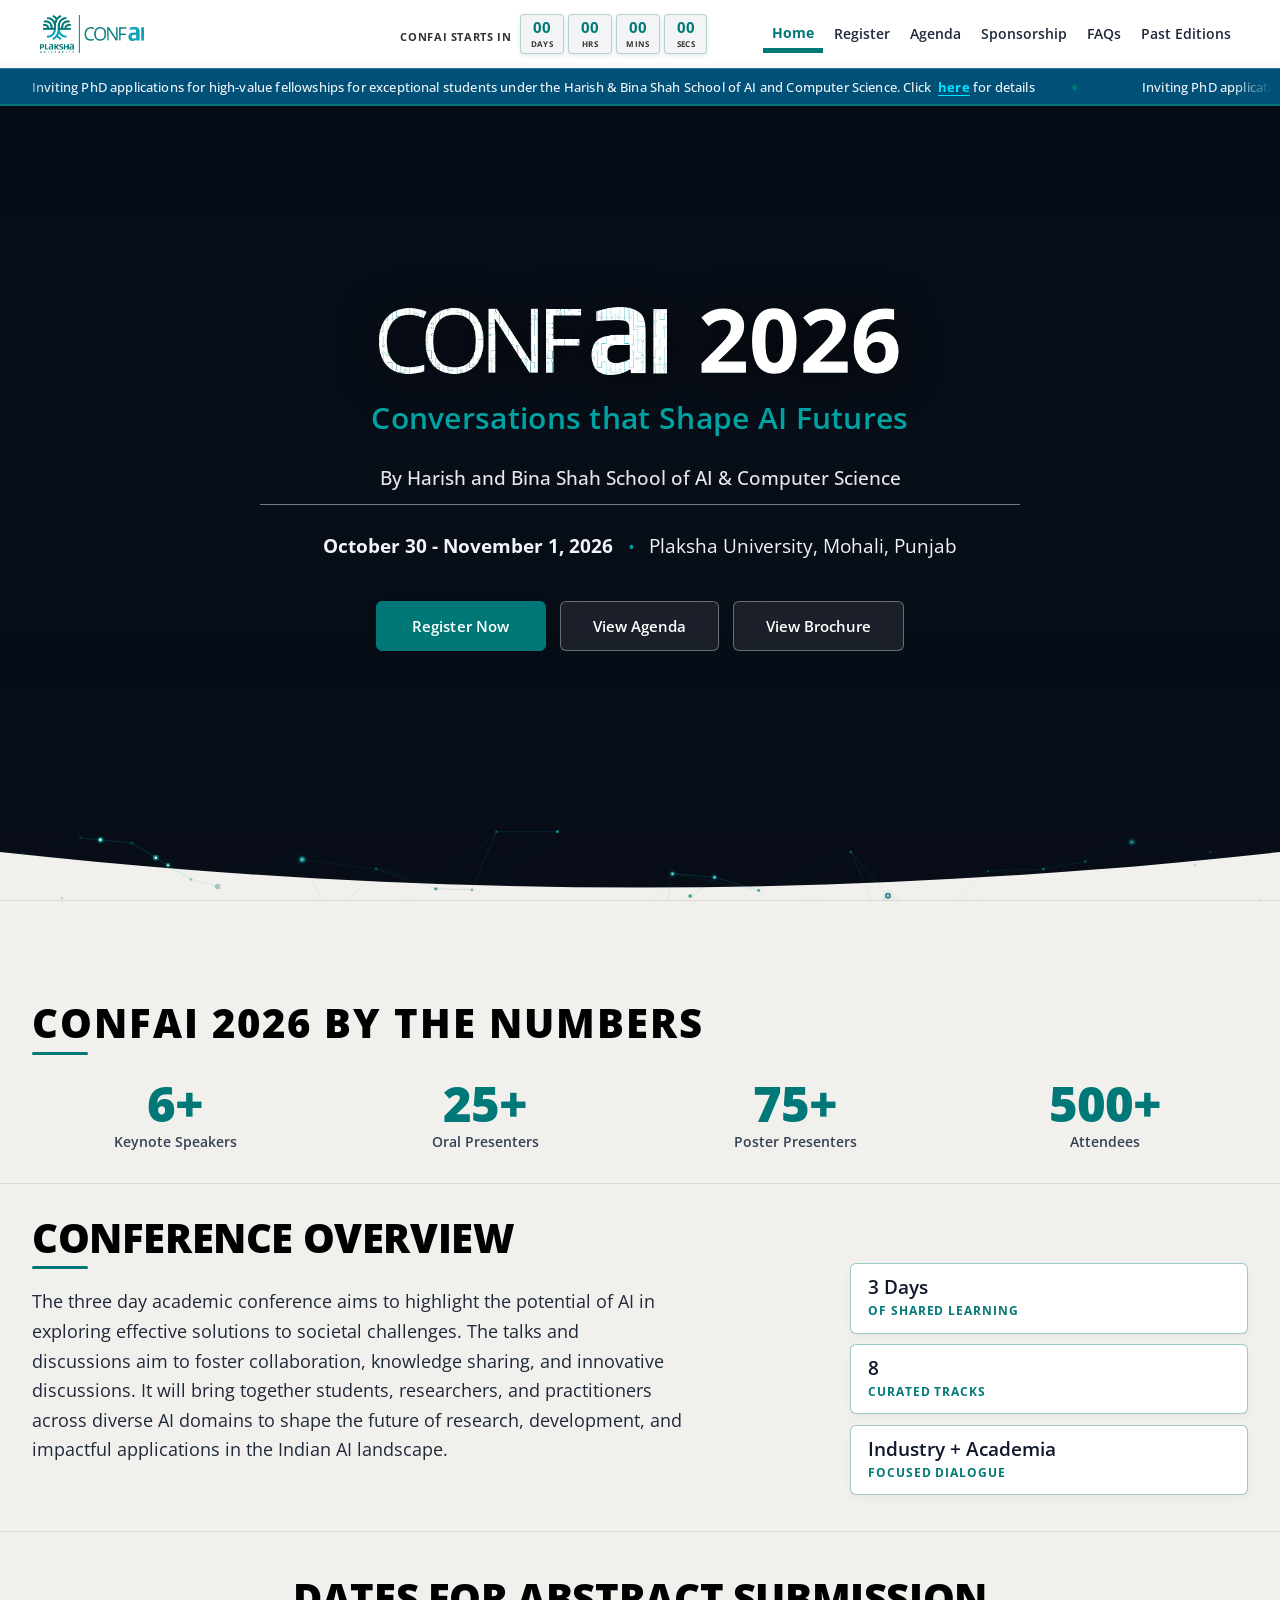
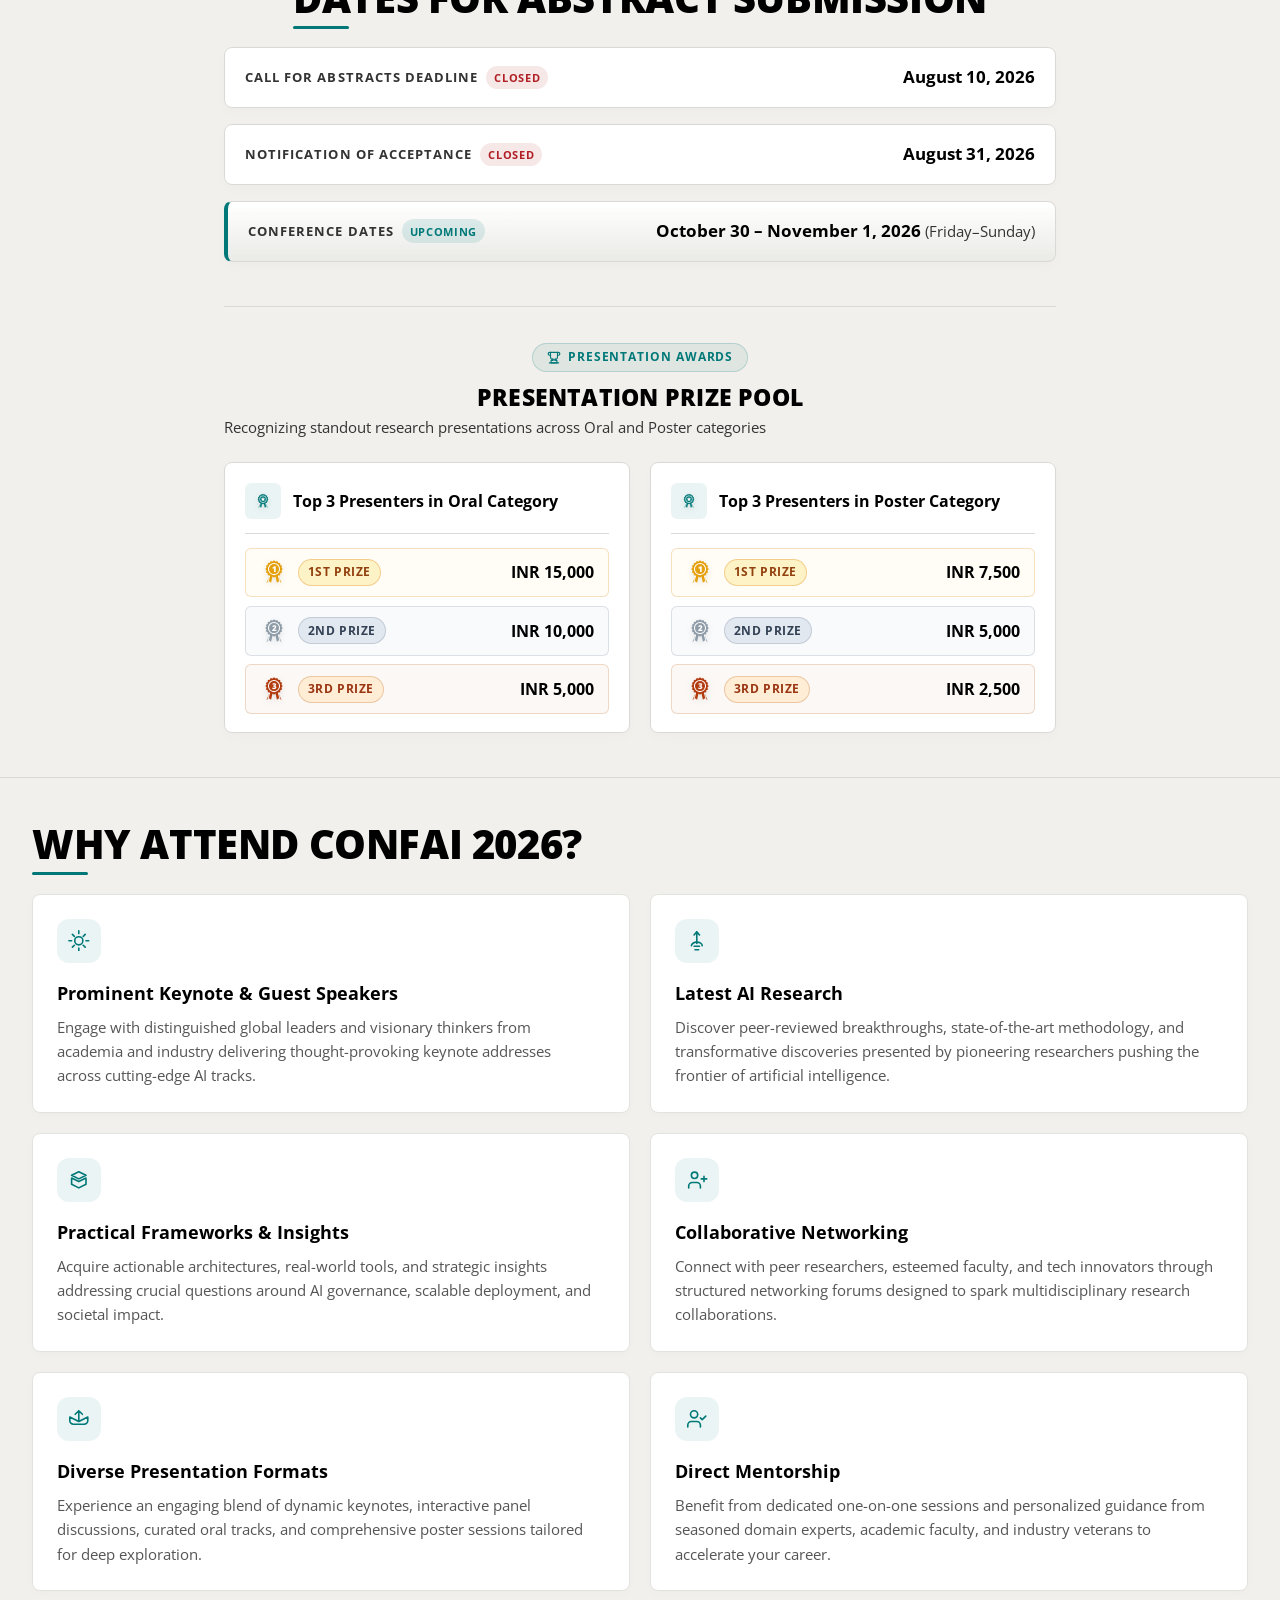
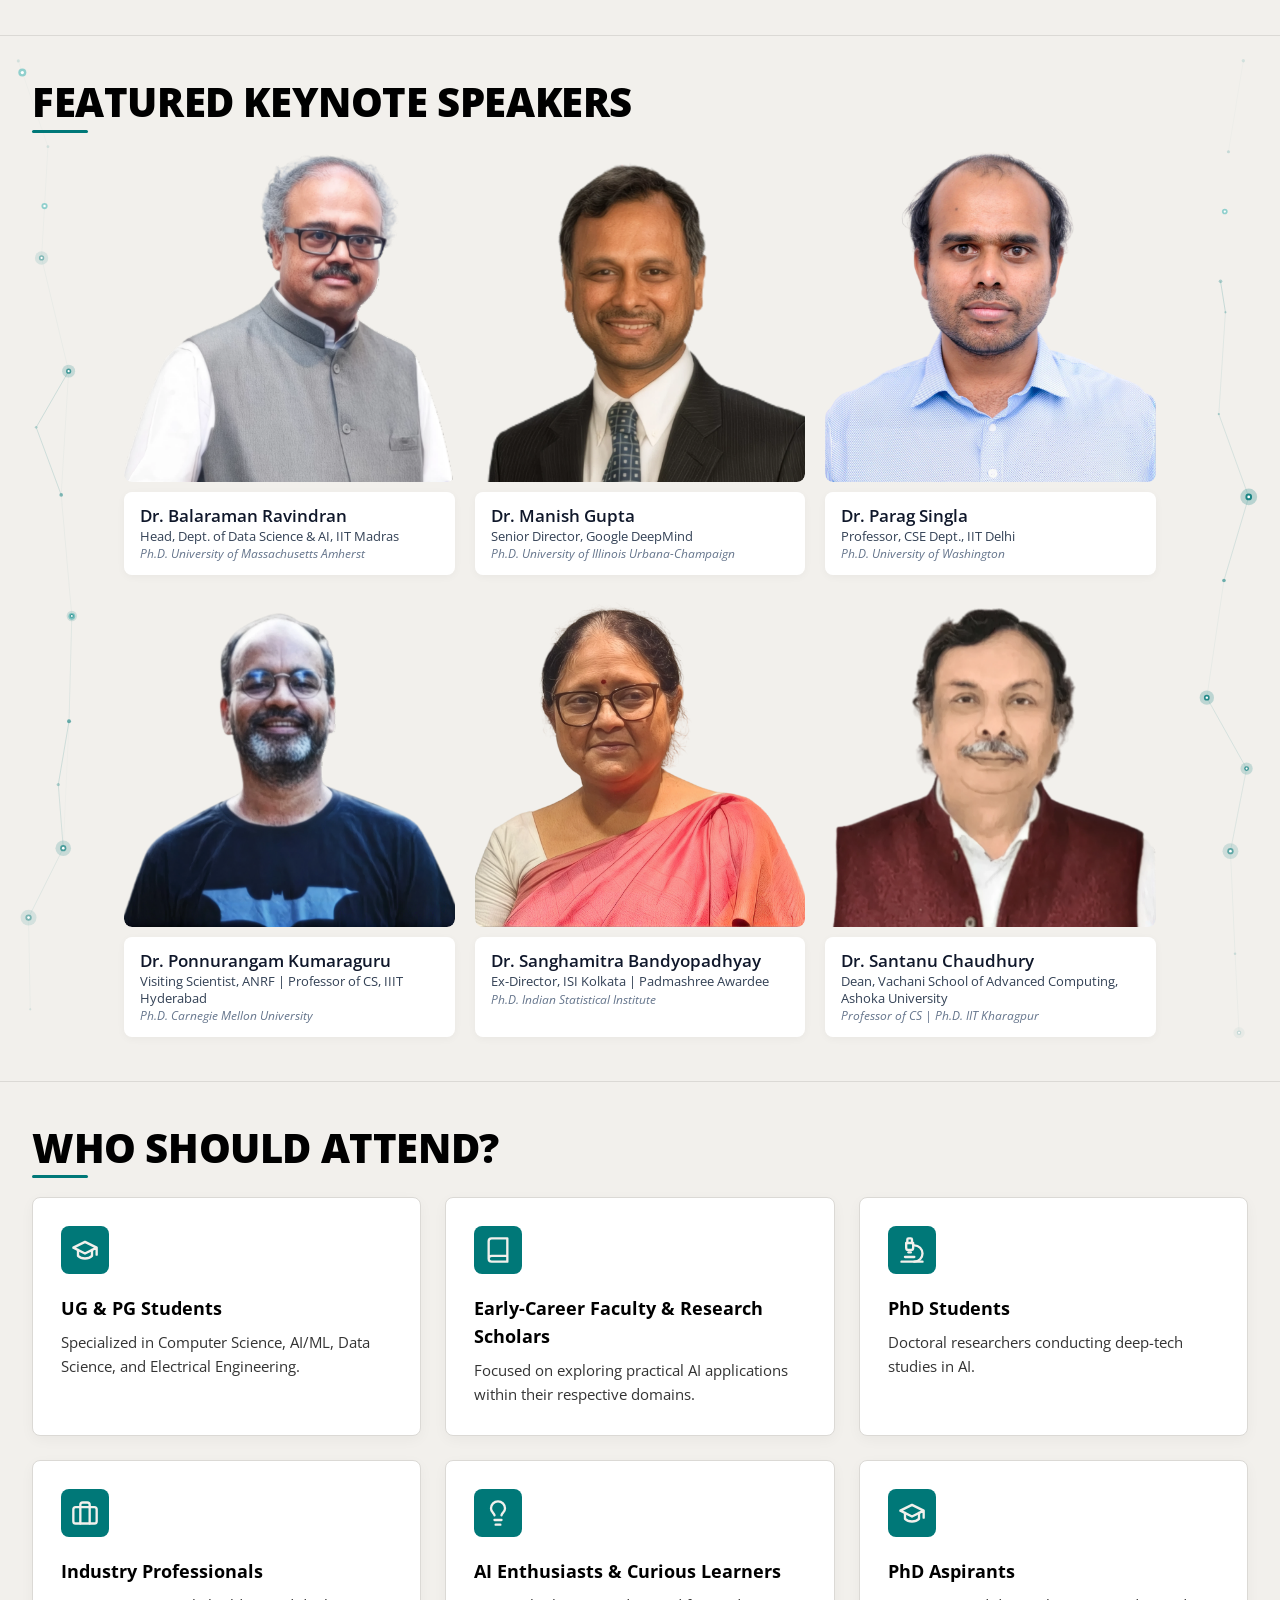
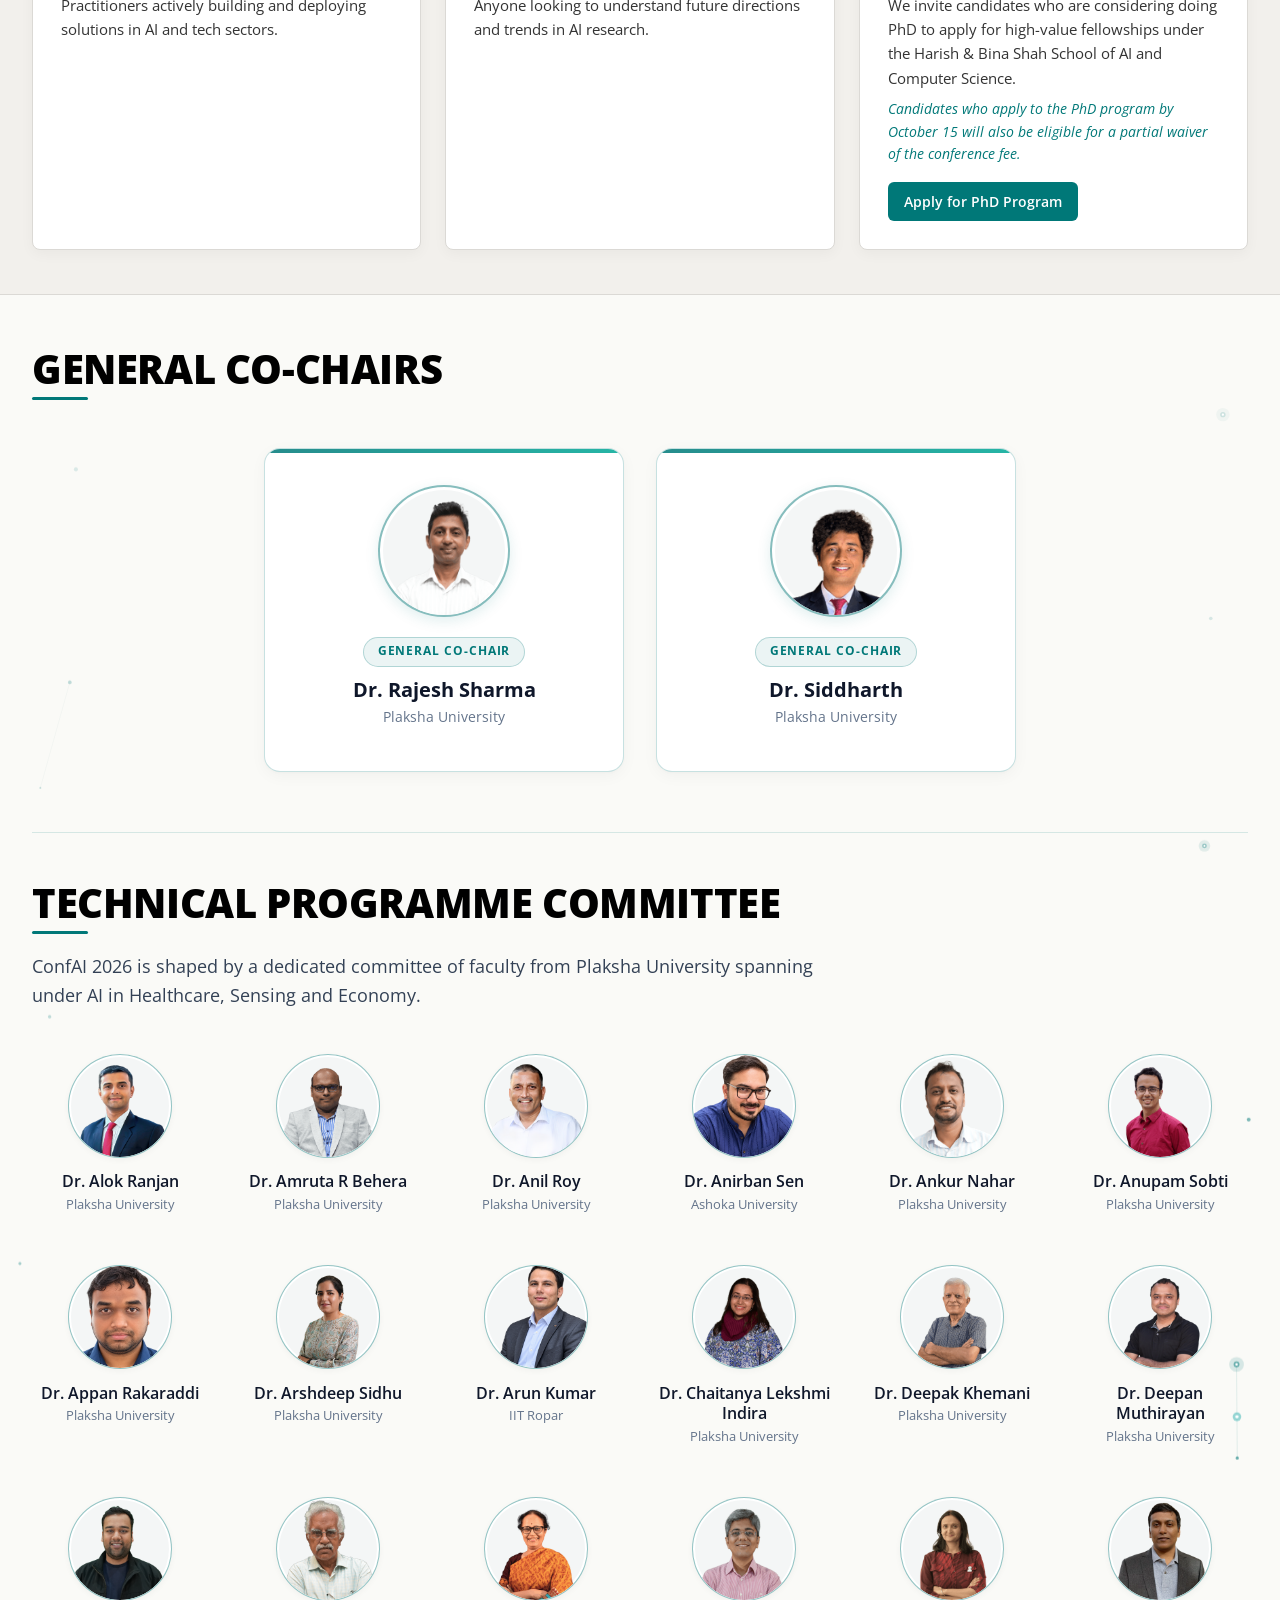
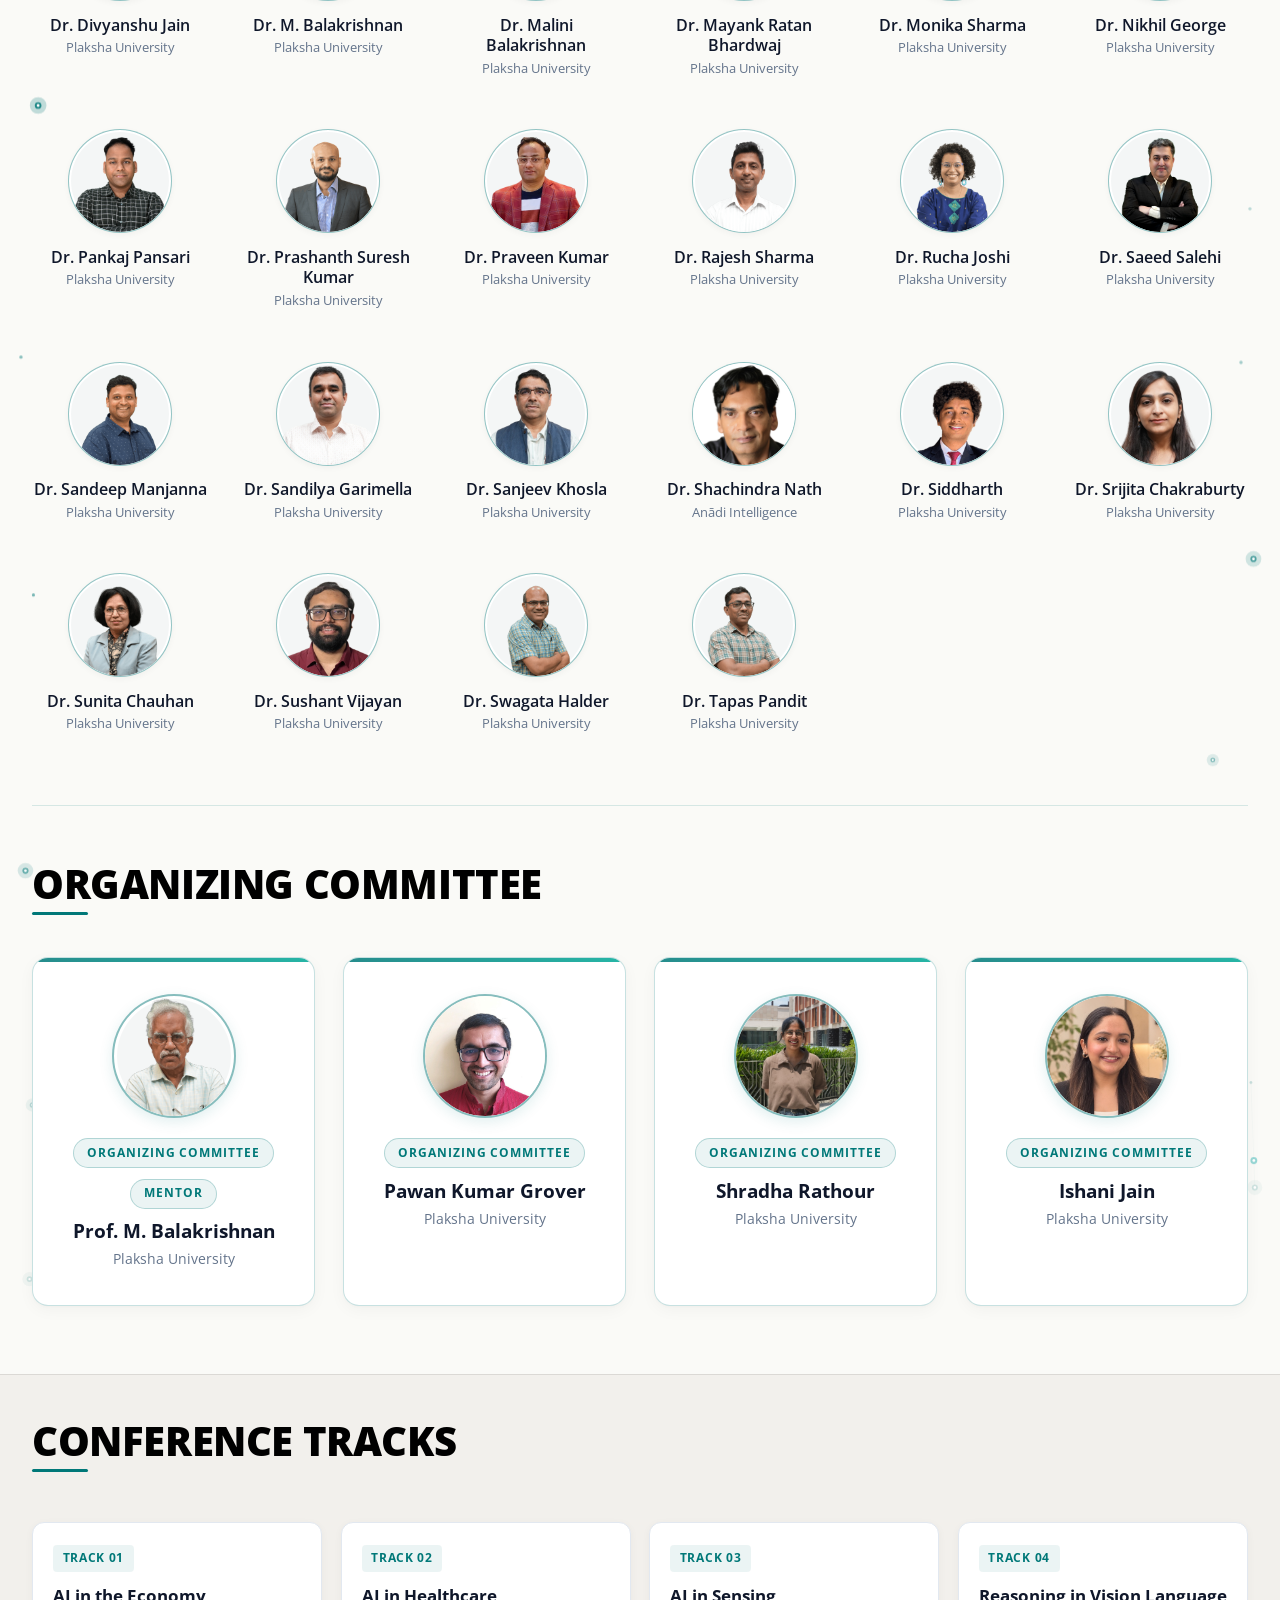
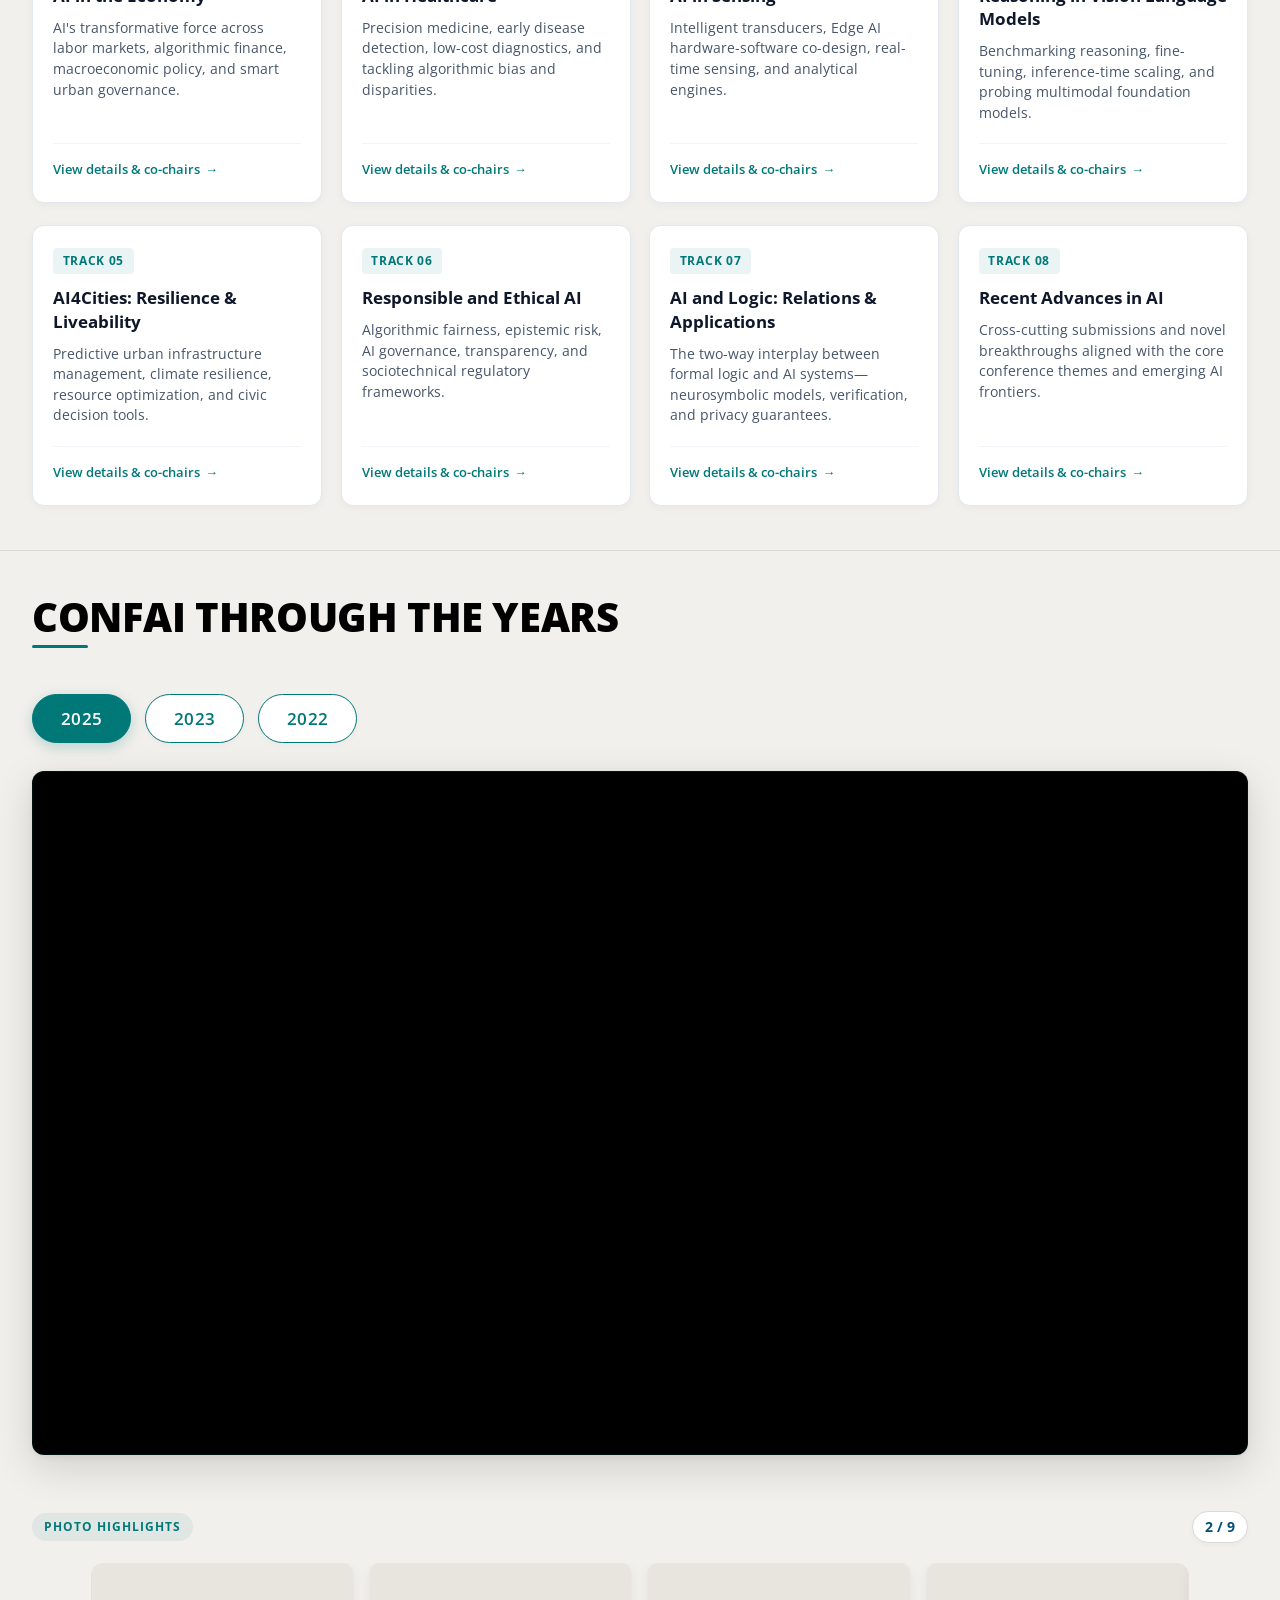
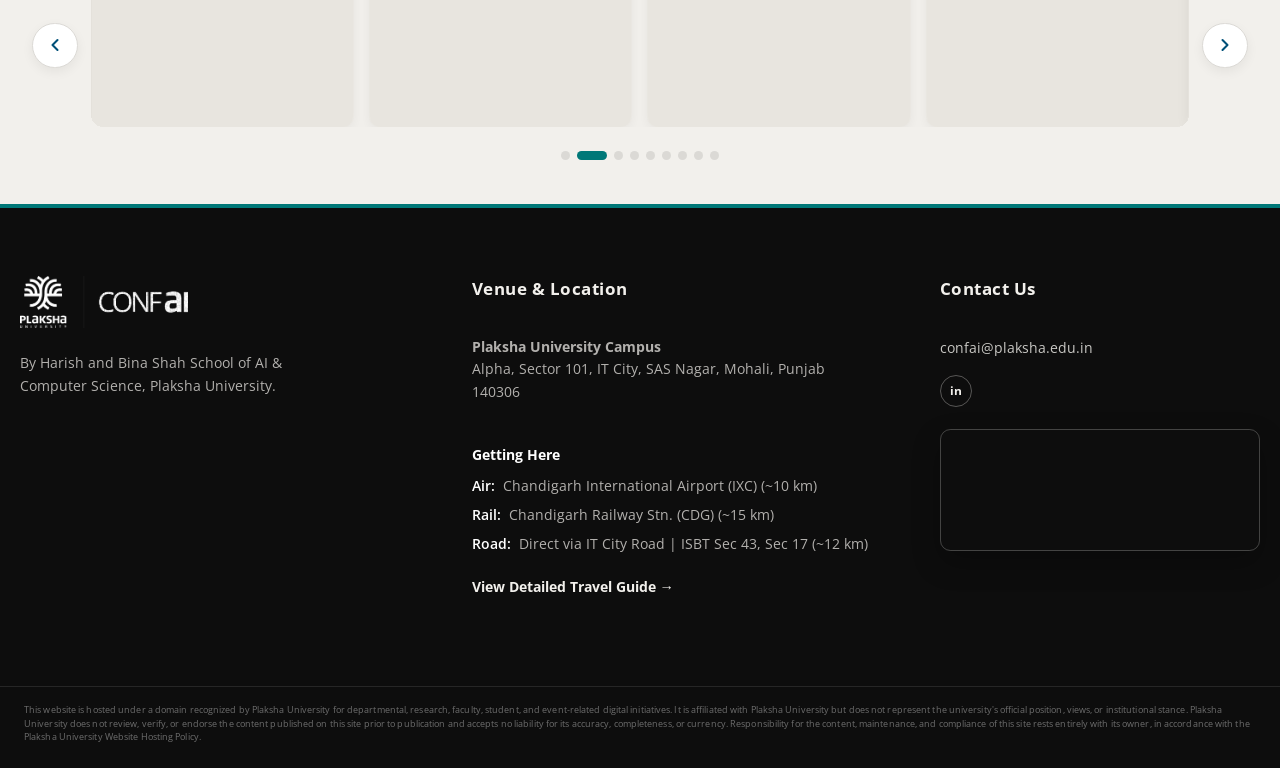
==== commit 773bcc69: "feat(hero): add View Brochure secondary button to hero section" ====
--- a/index.html
+++ b/index.html
@@ -153,6 +153,7 @@
           <div class="cinema-actions">
             <a href="/register" class="btn-cinema-primary">Register Now</a>
             <a href="/agenda" class="btn-cinema-secondary">View Agenda</a>
+            <a href="ConfAI__brochure_2026.pdf" target="_blank" rel="noopener noreferrer" class="btn-cinema-secondary" data-track="hero-view-brochure" aria-label="View Conference Brochure (opens in new tab)">View Brochure</a>
           </div>
 
         </div>
--- a/css/styles.css
+++ b/css/styles.css
@@ -6804,6 +6804,30 @@
   line-height: 1;
 }
 
+.sharp-brochure-btn {
+  display: inline-flex;
+  align-items: center;
+  gap: 0.45rem;
+  padding: 0.55rem 1rem;
+  background: #FFFFFF;
+  color: var(--color-teal);
+  border: 1.5px solid var(--color-teal);
+  border-radius: 6px;
+  font-size: 0.86rem;
+  font-weight: 700;
+  cursor: pointer;
+  text-decoration: none;
+  transition: all 0.15s ease;
+  white-space: nowrap;
+}
+
+.sharp-brochure-btn:hover {
+  background: var(--color-teal);
+  color: #FFFFFF;
+  border-color: var(--color-teal);
+  text-decoration: none;
+}
+
 .sharp-print-btn {
   display: inline-flex;
   align-items: center;
@@ -6873,7 +6897,7 @@
 
 .sharp-table-header {
   display: grid;
-  grid-template-columns: 200px 1fr 220px;
+  grid-template-columns: 190px 1fr 250px;
   background: #F1F5F9;
   border-bottom: 2px solid #CBD5E1;
   font-size: 0.78rem;
@@ -6899,7 +6923,7 @@
 
 .sharp-row {
   display: grid;
-  grid-template-columns: 200px 1fr 220px;
+  grid-template-columns: 190px 1fr 250px;
   border-left: 4px solid transparent;
   border-bottom: 1px solid #E2E8F0;
   transition: background-color 0.12s ease;
@@ -7029,6 +7053,59 @@
   vertical-align: middle;
 }
 
+.sharp-talk-badge--panel {
+  color: #007350;
+  background: rgba(0, 115, 80, 0.09);
+  border-color: rgba(0, 115, 80, 0.22);
+}
+
+.sharp-panel-details {
+  margin-top: 0.45rem;
+  display: flex;
+  flex-direction: column;
+  gap: 0.35rem;
+  font-size: 0.86rem;
+  line-height: 1.5;
+}
+
+.sharp-panel-line {
+  display: flex;
+  flex-wrap: wrap;
+  align-items: baseline;
+  gap: 0.35rem;
+}
+
+.sharp-panel-label {
+  font-weight: 700;
+  color: #0F172A;
+  font-size: 0.86rem;
+}
+
+.sharp-panel-list {
+  color: #334155;
+  font-size: 0.86rem;
+}
+
+.sharp-speaker-link {
+  color: #007878;
+  font-weight: 600;
+  text-decoration: underline;
+  text-decoration-color: rgba(0, 120, 120, 0.35);
+  text-underline-offset: 2.5px;
+  transition: color 0.15s ease, text-decoration-color 0.15s ease;
+}
+
+.sharp-speaker-link:hover {
+  color: #005078;
+  text-decoration-color: #005078;
+}
+
+.sharp-speaker-affil-tag {
+  color: #64748B;
+  font-weight: 500;
+  font-size: 0.82rem;
+}
+
 .sharp-abstract-details {
   margin-top: 0.45rem;
   border: 1px solid #E2E8F0;
@@ -7224,7 +7301,8 @@
     max-width: 100%;
   }
 
-  .sharp-print-btn {
+  .sharp-print-btn,
+  .sharp-brochure-btn {
     justify-content: center;
   }
 }
@@ -7242,15 +7320,25 @@
   .sharp-timetable-wrapper {
     padding: 0 !important;
     min-height: auto !important;
+    background: #FFFFFF !important;
+  }
+
+  .sharp-timetable-container {
+    max-width: 100% !important;
+    padding: 0 !important;
+    margin: 0 !important;
+  }
+
+  .sharp-header-block {
+    margin-bottom: 1.25rem !important;
+    break-after: avoid;
+    page-break-after: avoid;
   }
 
   .sharp-day-section {
-    page-break-inside: avoid;
+    break-inside: auto;
+    page-break-inside: auto;
     margin-bottom: 2rem;
-  }
-
-  .sharp-row {
-    page-break-inside: avoid;
   }
 
   .sharp-date-banner {
@@ -7258,6 +7346,13 @@
     color: #FFFFFF !important;
     -webkit-print-color-adjust: exact;
     print-color-adjust: exact;
+    break-after: avoid;
+    page-break-after: avoid;
+  }
+
+  .sharp-row {
+    break-inside: avoid;
+    page-break-inside: avoid;
   }
 }
 
@@ -8952,6 +9047,96 @@
   line-height: 1.45;
 }
 
+/* Track Presentations & Flash Talks Sub-sections */
+.sharp-track-section {
+  margin-top: 0.5rem;
+  padding-top: 0.5rem;
+  border-top: 1px dashed rgba(0, 120, 120, 0.18);
+  display: flex;
+  flex-direction: column;
+  gap: 0.4rem;
+}
+
+.sharp-track-section-heading {
+  display: flex;
+  align-items: center;
+  flex-wrap: wrap;
+  gap: 0.35rem;
+}
+
+.sharp-track-timing-note {
+  font-size: 0.76rem;
+  color: #64748B;
+  font-weight: 500;
+}
+
+.sharp-presentations-list {
+  display: flex;
+  flex-direction: column;
+  gap: 0.45rem;
+}
+
+.sharp-presentation-item {
+  display: flex;
+  flex-direction: column;
+  gap: 0.15rem;
+  font-size: 0.86rem;
+  line-height: 1.45;
+  padding: 0.4rem 0.55rem;
+  background: #F8FAFC;
+  border-left: 2.5px solid var(--color-teal, #007878);
+  border-radius: 0 4px 4px 0;
+}
+
+.sharp-presentation-speaker {
+  font-size: 0.86rem;
+  color: #0F172A;
+}
+
+.sharp-presentation-title {
+  font-size: 0.82rem;
+  color: #334155;
+  line-height: 1.4;
+}
+
+.sharp-flash-speakers-grid {
+  display: flex;
+  flex-wrap: wrap;
+  gap: 0.35rem;
+  margin-top: 0.15rem;
+}
+
+.sharp-flash-pill {
+  display: inline-flex;
+  align-items: center;
+  font-size: 0.8rem;
+  font-weight: 600;
+  color: #1E293B;
+  background: #FFFFFF;
+  border: 1px solid rgba(0, 120, 120, 0.22);
+  border-radius: 4px;
+  padding: 0.2rem 0.55rem;
+  line-height: 1.35;
+  transition: all 0.15s ease;
+}
+
+.sharp-flash-pill:hover {
+  background: rgba(0, 120, 120, 0.06);
+  border-color: var(--color-teal, #007878);
+  color: var(--color-teal, #007878);
+}
+
+.sharp-track-details-toggle {
+  margin-top: 0.35rem;
+}
+
+.sharp-track-details-body {
+  display: flex;
+  flex-direction: column;
+  gap: 0.5rem;
+  padding: 0.65rem 0.75rem;
+}
+
 /* ==========================================================================
    MOBILE SPONSORSHIP TABLE: STICKY COLUMN & HORIZONTAL SWIPE (< 768px)
    ========================================================================== */
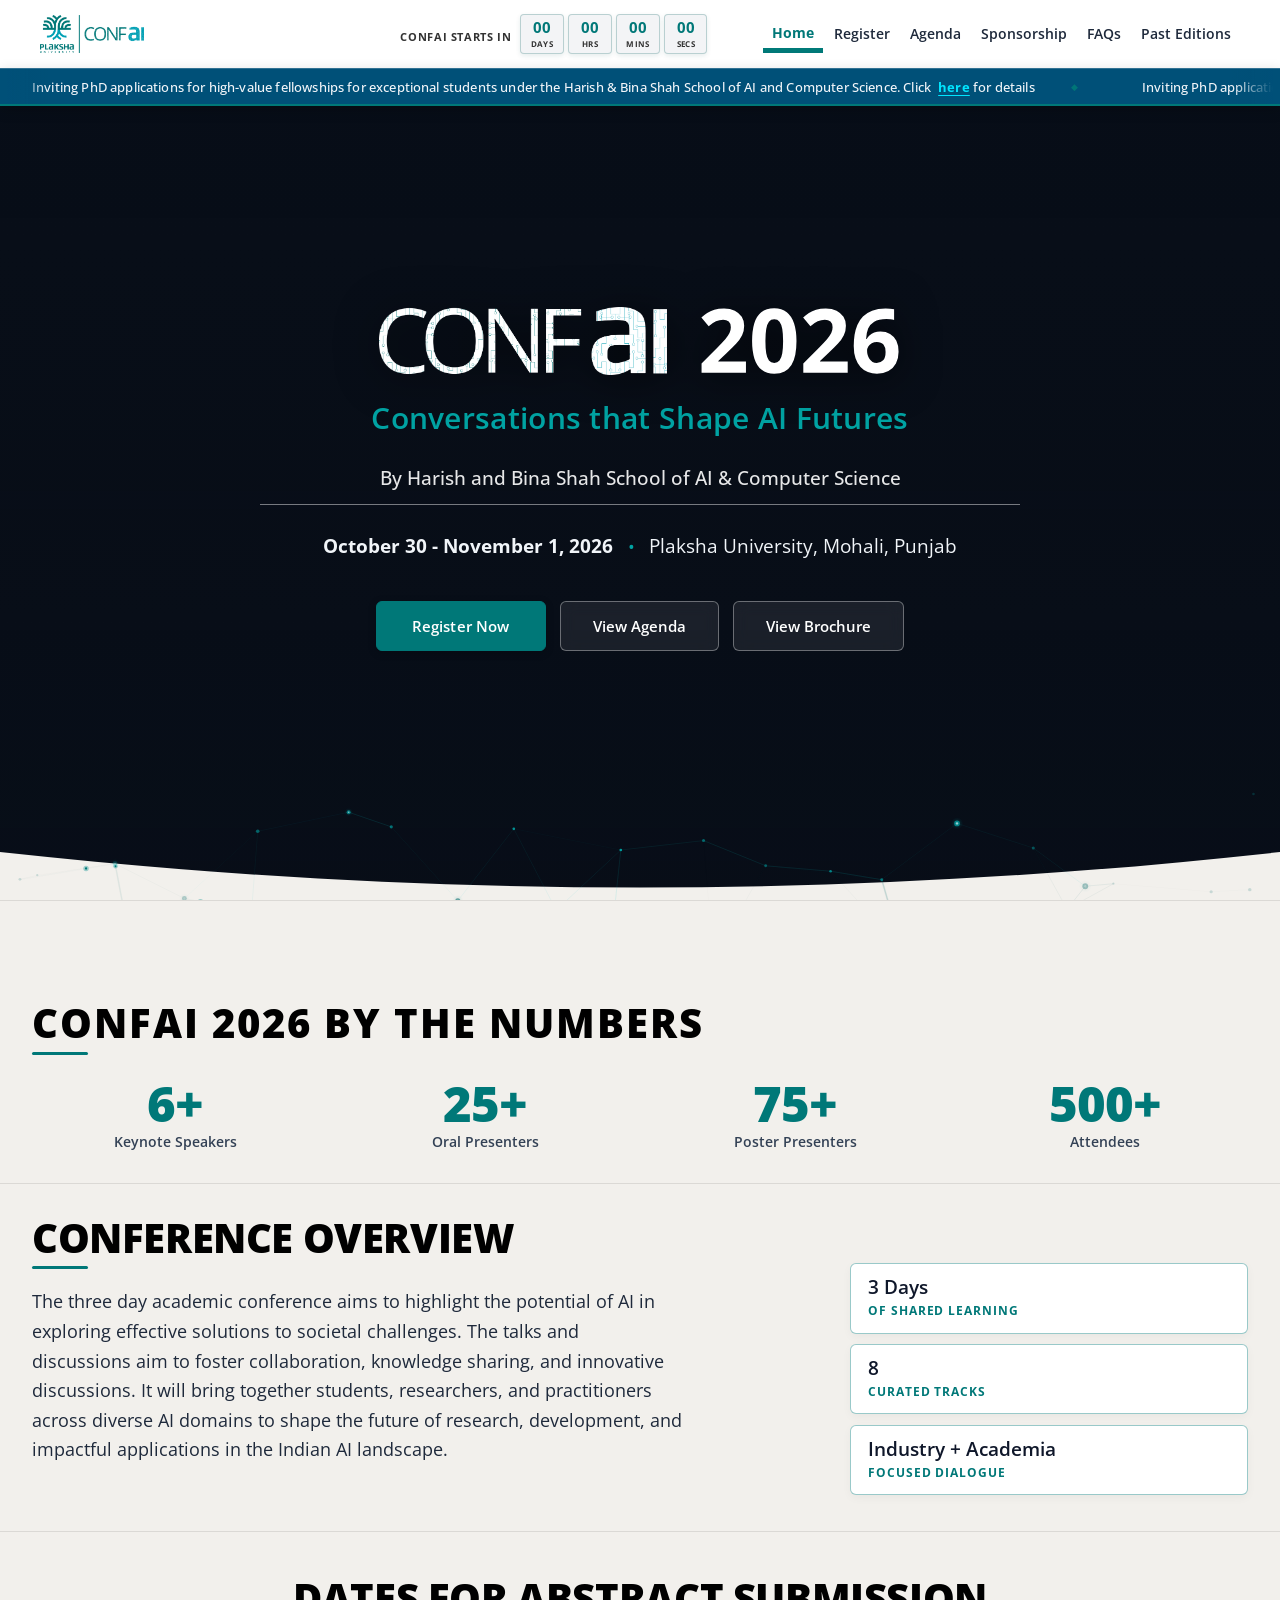
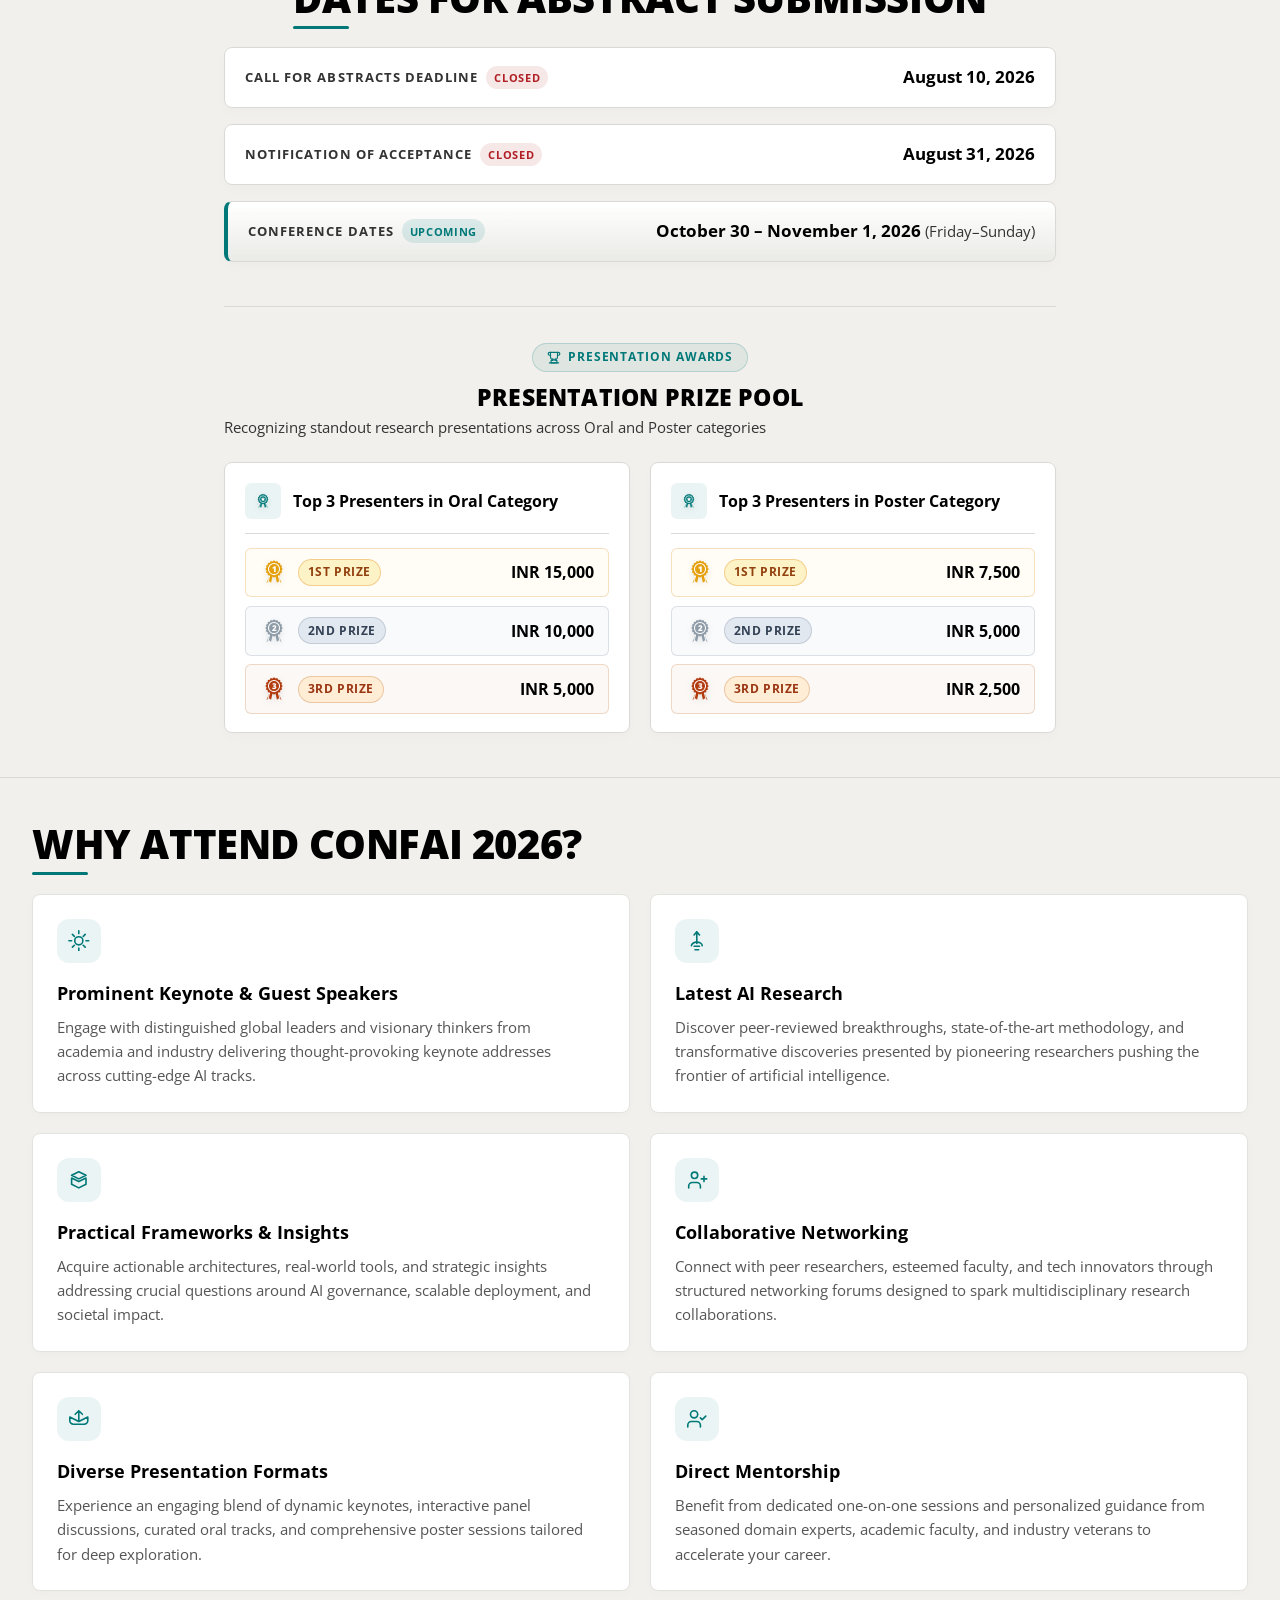
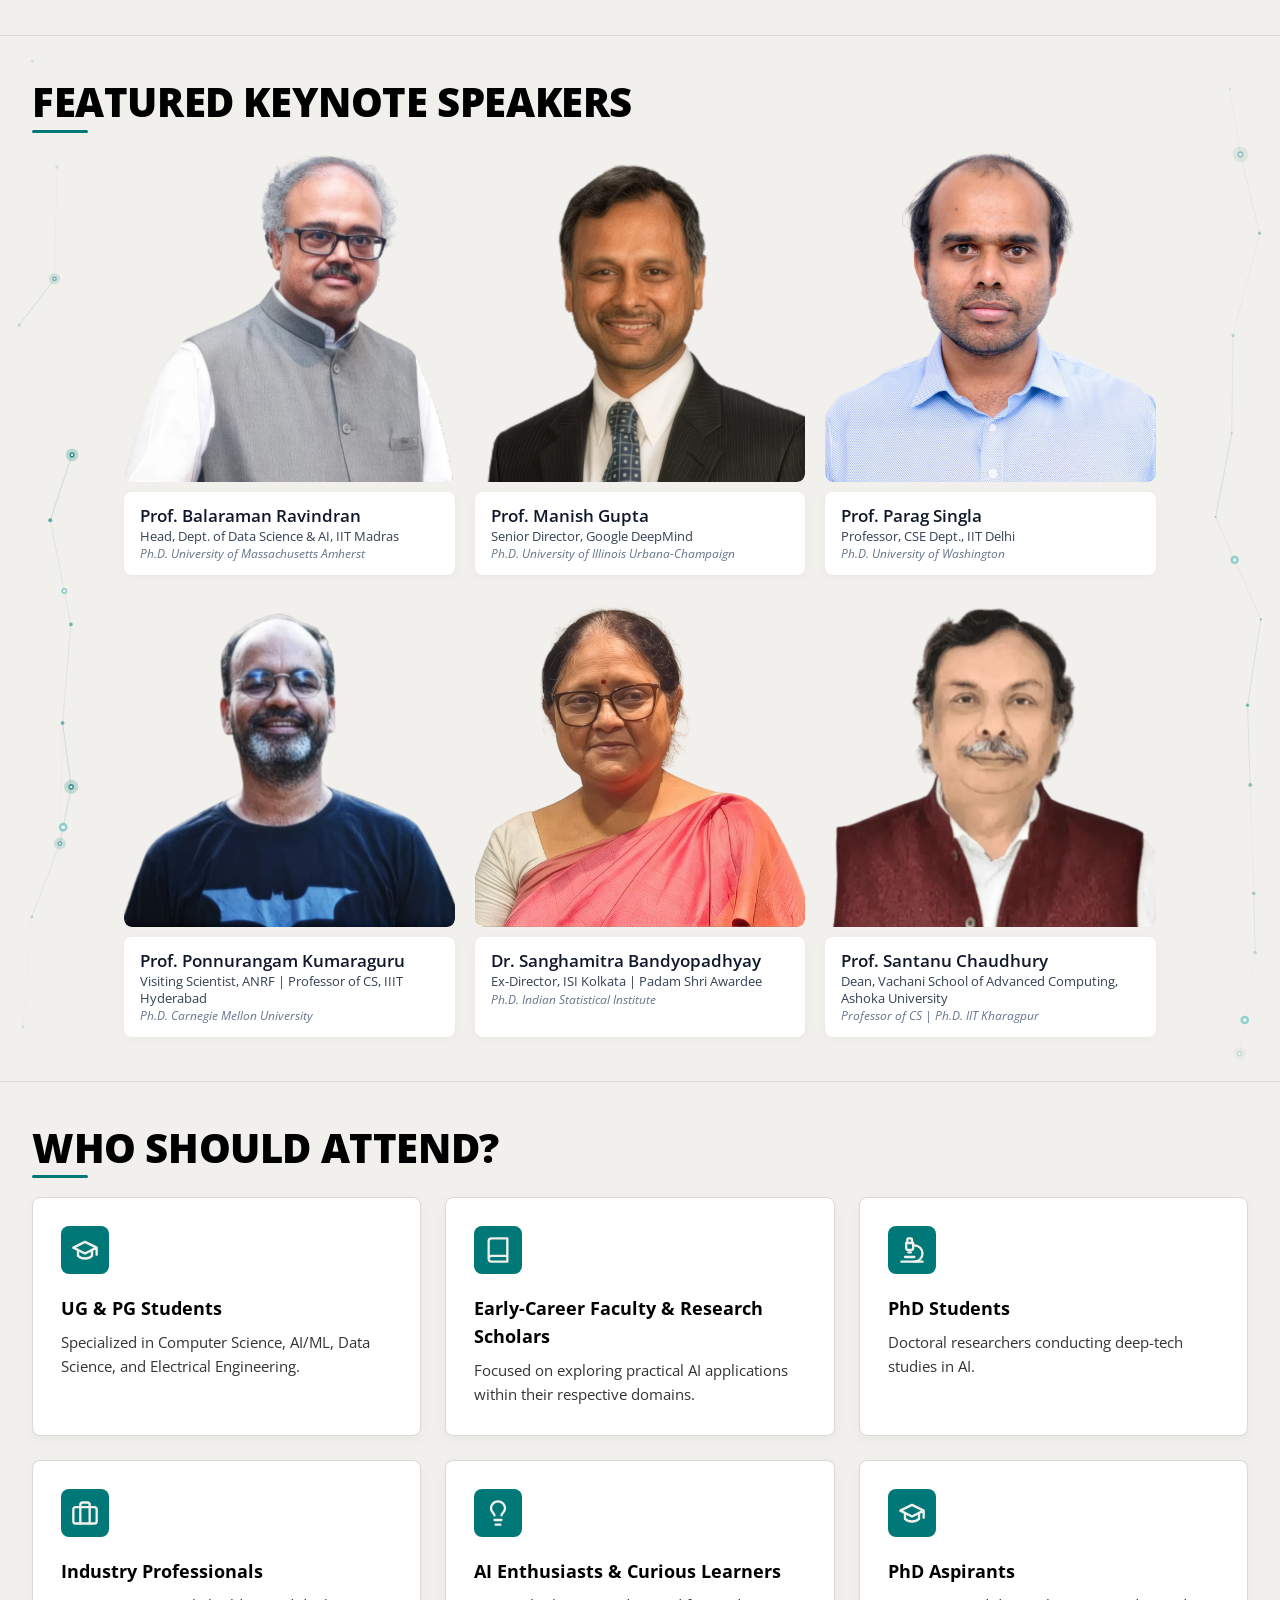
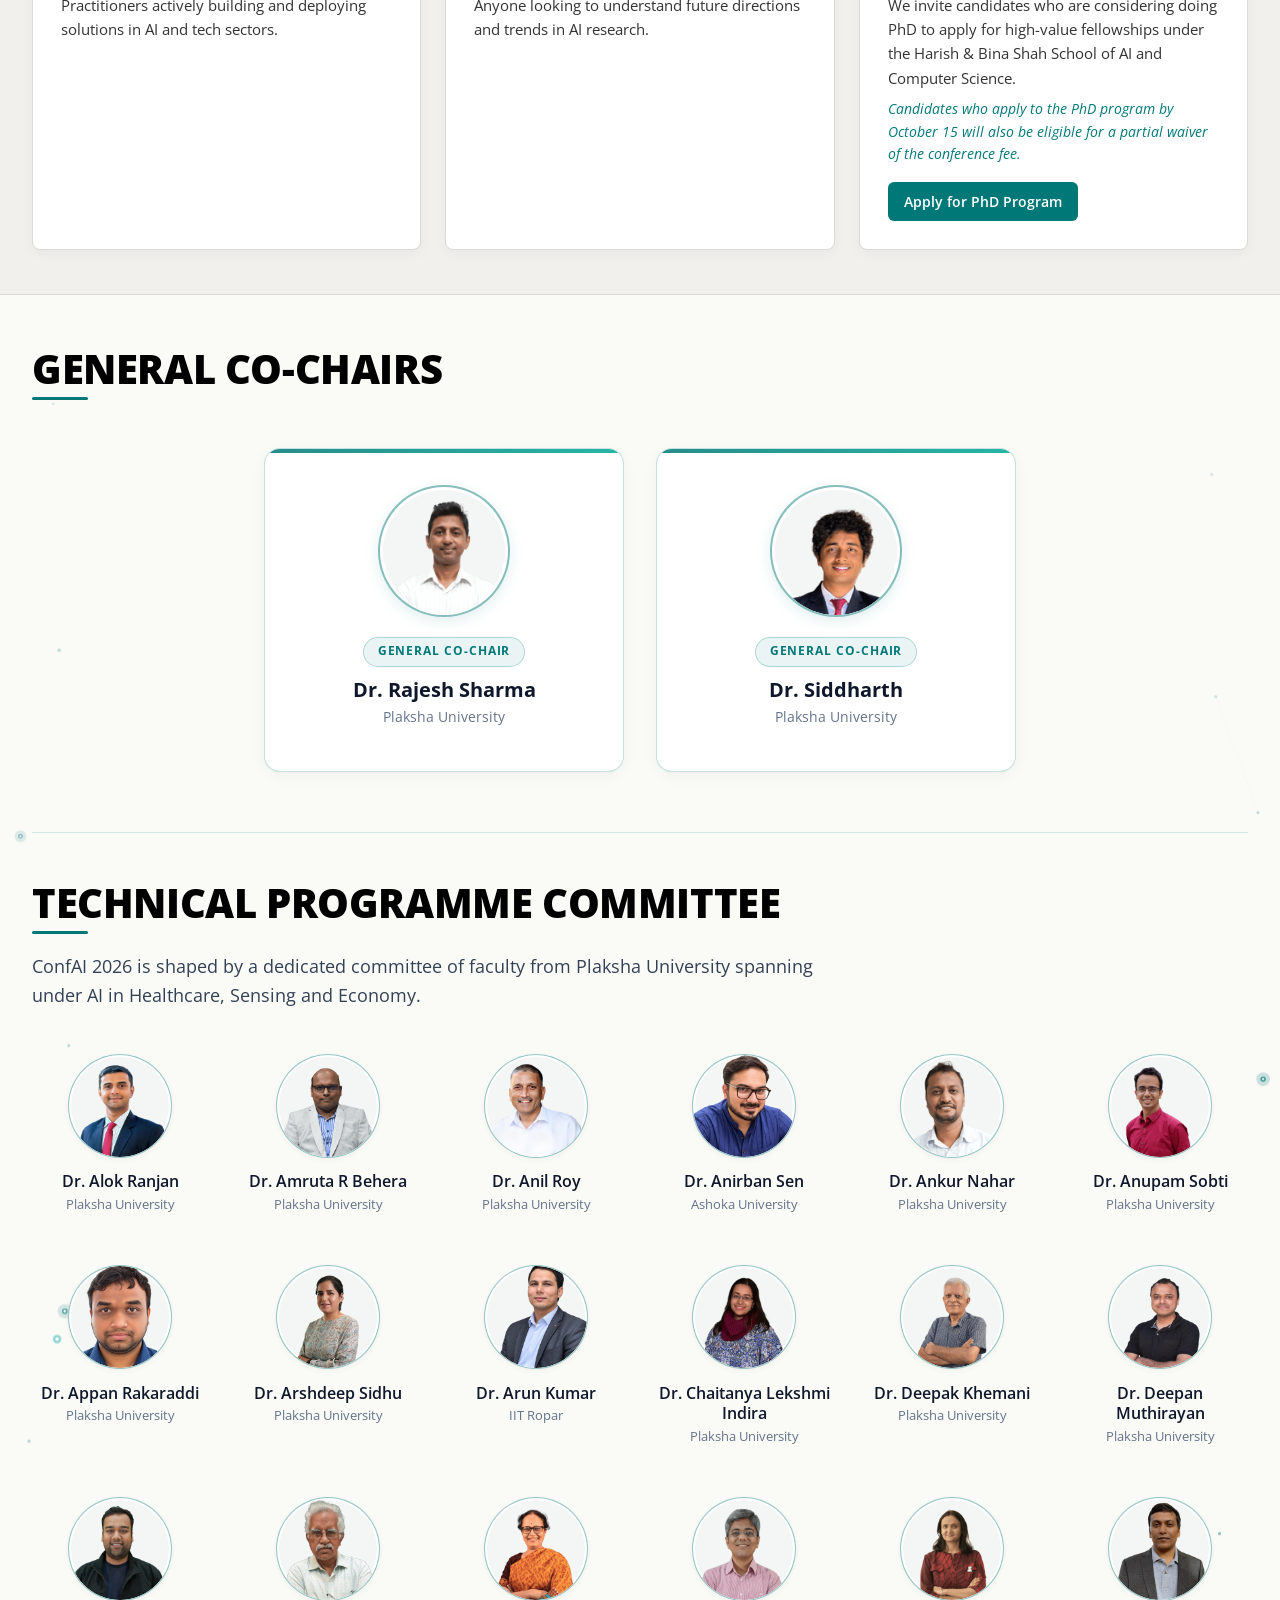
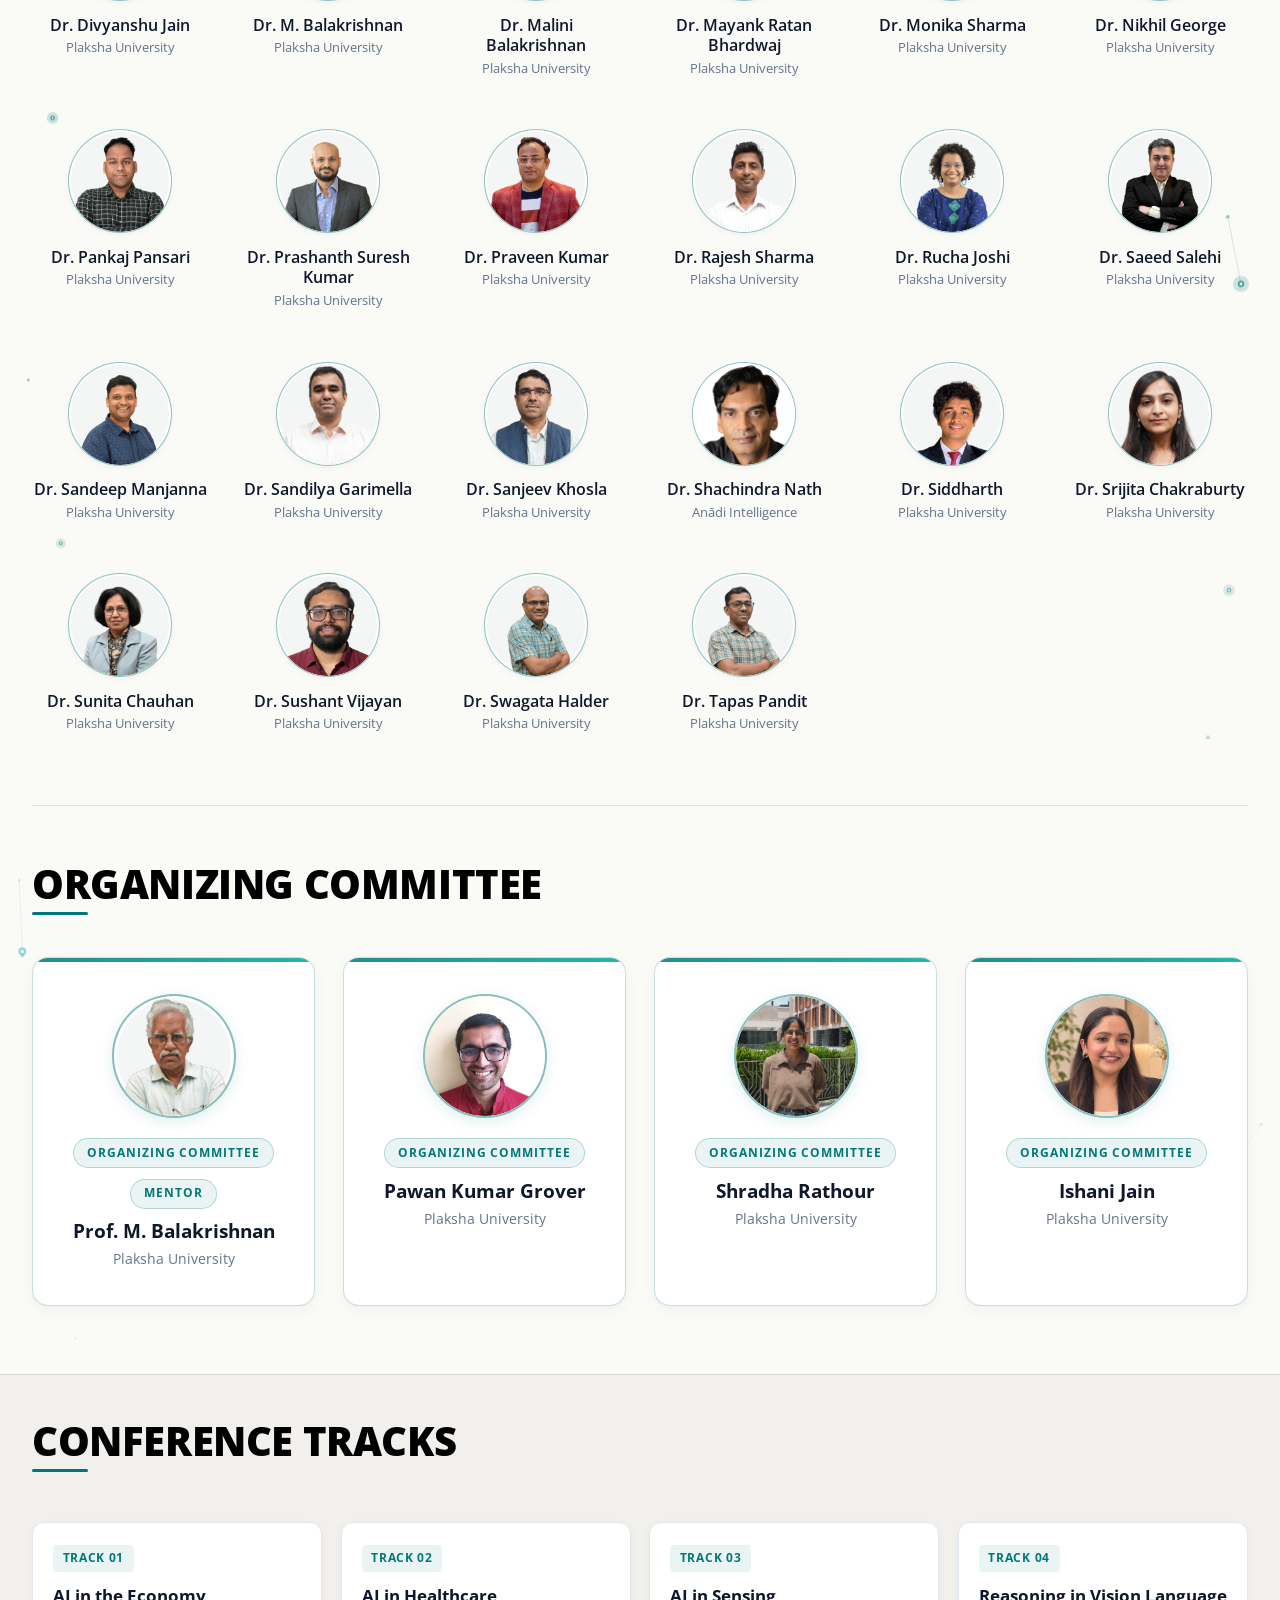
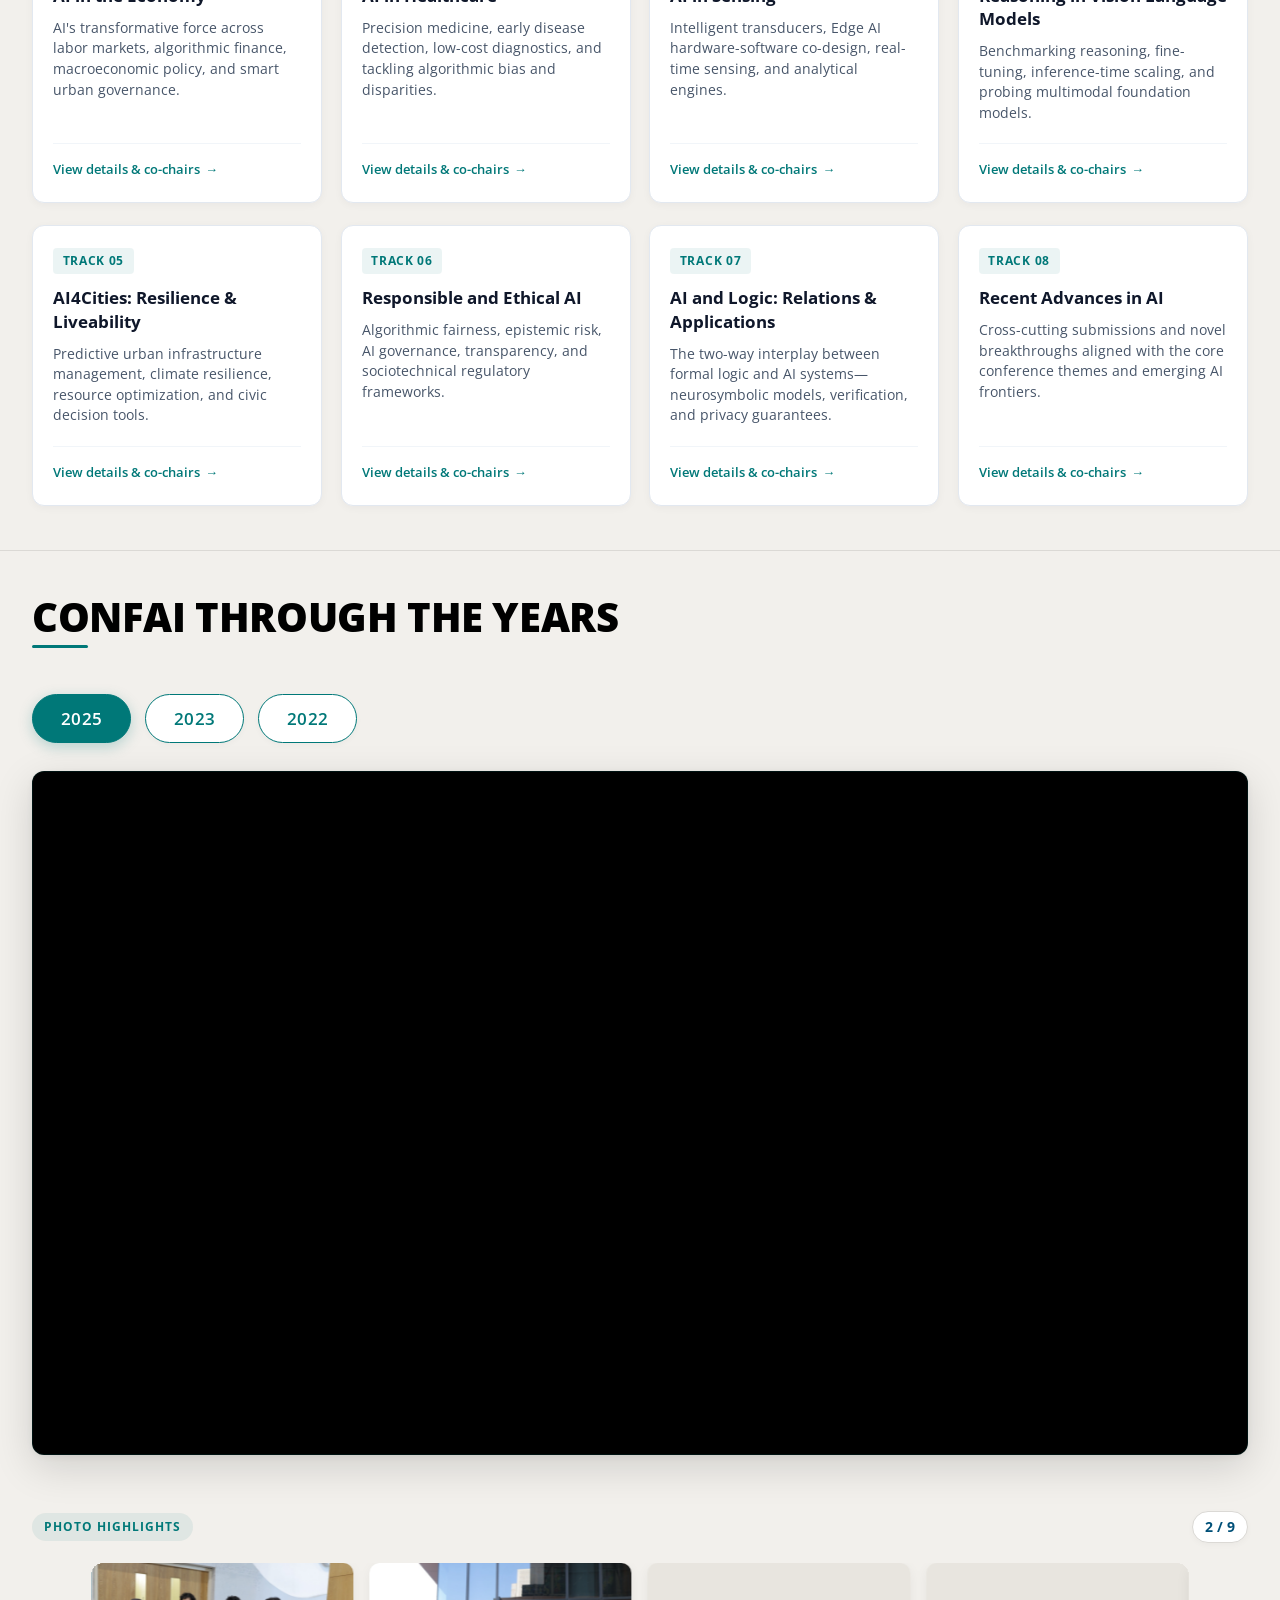
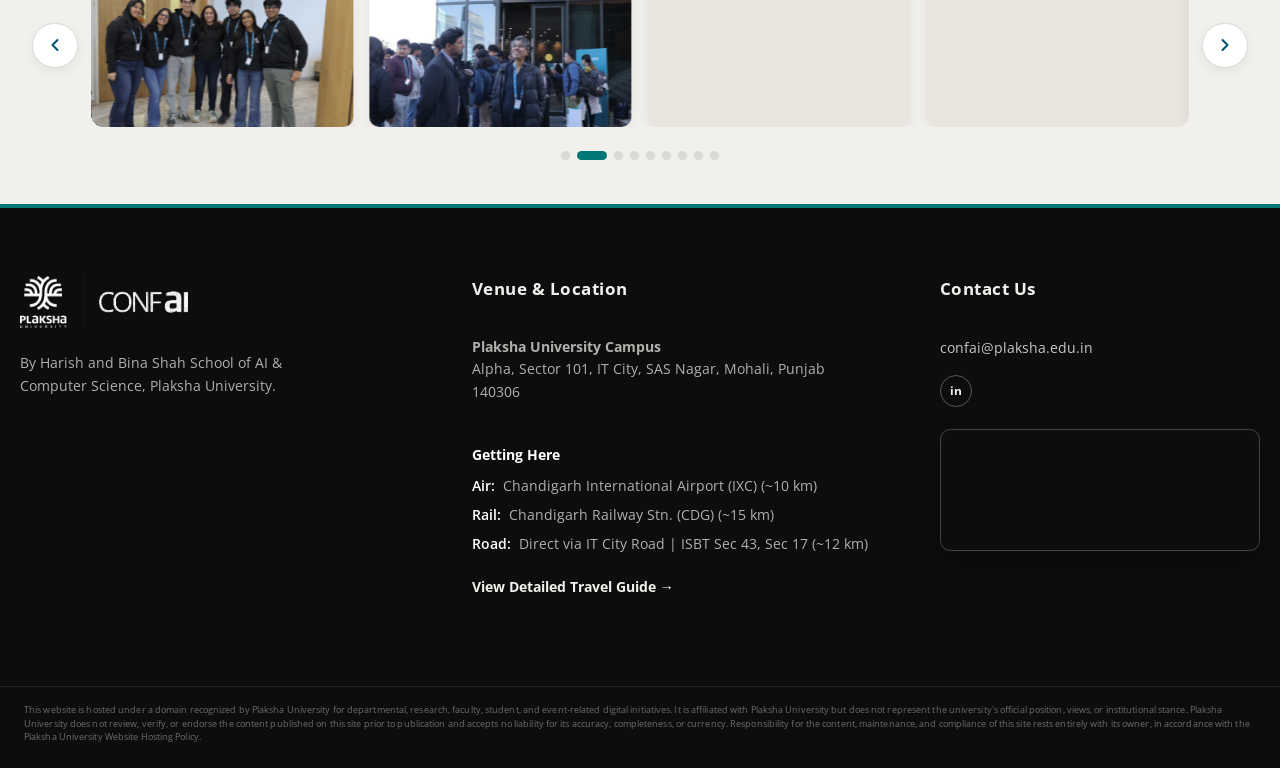
==== commit 94a789ec: "fix(speakers): update titles to Prof. and correct Padam Shri Awardee in speakers section" ====
--- a/index.html
+++ b/index.html
@@ -524,13 +524,13 @@
           <!-- Speaker 1 -->
           <article class="speaker-card">
             <a href="https://wsai.iitm.ac.in/~ravi/" target="_blank" rel="noopener noreferrer"
-              class="speaker-photo-wrap" aria-label="Visit Dr. Balaraman Ravindran's website">
-              <img src="img/speakers/ravindran.png?v=4" alt="Dr. Balaraman Ravindran" class="speaker-photo"
+              class="speaker-photo-wrap" aria-label="Visit Prof. Balaraman Ravindran's website">
+              <img src="img/speakers/ravindran.png?v=4" alt="Prof. Balaraman Ravindran" class="speaker-photo"
                 loading="lazy" onerror="this.onerror=null;this.style.display='none';" />
             </a>
             <div class="speaker-info">
               <h3 class="speaker-name"><a href="https://wsai.iitm.ac.in/~ravi/" target="_blank"
-                  rel="noopener noreferrer">Dr. Balaraman Ravindran</a></h3>
+                  rel="noopener noreferrer">Prof. Balaraman Ravindran</a></h3>
               <p class="speaker-role">Head, Dept. of Data Science &amp; AI, IIT Madras</p>
               <p class="speaker-affil">Ph.D. University of Massachusetts Amherst</p>
             </div>
@@ -539,13 +539,13 @@
           <!-- Speaker 2 -->
           <article class="speaker-card">
             <a href="https://research.google/people/106704/?&" target="_blank" rel="noopener noreferrer"
-              class="speaker-photo-wrap" aria-label="Visit Dr. Manish Gupta's website">
-              <img src="img/speakers/gupta.png?v=4" alt="Dr. Manish Gupta" class="speaker-photo" loading="lazy"
+              class="speaker-photo-wrap" aria-label="Visit Prof. Manish Gupta's website">
+              <img src="img/speakers/gupta.png?v=4" alt="Prof. Manish Gupta" class="speaker-photo" loading="lazy"
                 onerror="this.onerror=null;this.style.display='none';" />
             </a>
             <div class="speaker-info">
               <h3 class="speaker-name"><a href="https://research.google/people/106704/?&" target="_blank"
-                  rel="noopener noreferrer">Dr. Manish Gupta</a></h3>
+                  rel="noopener noreferrer">Prof. Manish Gupta</a></h3>
               <p class="speaker-role">Senior Director, Google DeepMind</p>
               <p class="speaker-affil">Ph.D. University of Illinois Urbana-Champaign</p>
             </div>
@@ -554,13 +554,13 @@
           <!-- Speaker 3 -->
           <article class="speaker-card">
             <a href="https://homecse.iitd.ac.in/team/parag-singla/" target="_blank" rel="noopener noreferrer"
-              class="speaker-photo-wrap" aria-label="Visit Dr. Parag Singla's website">
-              <img src="img/speakers/singla.png?v=4" alt="Dr. Parag Singla" class="speaker-photo" loading="lazy"
+              class="speaker-photo-wrap" aria-label="Visit Prof. Parag Singla's website">
+              <img src="img/speakers/singla.png?v=4" alt="Prof. Parag Singla" class="speaker-photo" loading="lazy"
                 onerror="this.onerror=null;this.style.display='none';" />
             </a>
             <div class="speaker-info">
               <h3 class="speaker-name"><a href="https://homecse.iitd.ac.in/team/parag-singla/" target="_blank"
-                  rel="noopener noreferrer">Dr. Parag Singla</a></h3>
+                  rel="noopener noreferrer">Prof. Parag Singla</a></h3>
               <p class="speaker-role">Professor, CSE Dept., IIT Delhi</p>
               <p class="speaker-affil">Ph.D. University of Washington</p>
             </div>
@@ -569,13 +569,13 @@
           <!-- Speaker 4 -->
           <article class="speaker-card">
             <a href="https://www.iiit.ac.in/faculty/ponnurangam-kumaraguru/" target="_blank" rel="noopener noreferrer"
-              class="speaker-photo-wrap" aria-label="Visit Dr. Ponnurangam Kumaraguru's website">
-              <img src="img/speakers/kumaraguru.png?v=4" alt="Dr. Ponnurangam Kumaraguru" class="speaker-photo"
+              class="speaker-photo-wrap" aria-label="Visit Prof. Ponnurangam Kumaraguru's website">
+              <img src="img/speakers/kumaraguru.png?v=4" alt="Prof. Ponnurangam Kumaraguru" class="speaker-photo"
                 loading="lazy" onerror="this.onerror=null;this.style.display='none';" />
             </a>
             <div class="speaker-info">
               <h3 class="speaker-name"><a href="https://www.iiit.ac.in/faculty/ponnurangam-kumaraguru/" target="_blank"
-                  rel="noopener noreferrer">Dr. Ponnurangam Kumaraguru</a></h3>
+                  rel="noopener noreferrer">Prof. Ponnurangam Kumaraguru</a></h3>
               <p class="speaker-role">Visiting Scientist, ANRF | Professor of CS, IIIT Hyderabad</p>
               <p class="speaker-affil">Ph.D. Carnegie Mellon University</p>
             </div>
@@ -593,7 +593,7 @@
               <h3 class="speaker-name"><a
                   href="https://en.wikipedia.org/wiki/Sanghamitra_Bandyopadhyay#Awards_and_honours" target="_blank"
                   rel="noopener noreferrer">Dr. Sanghamitra Bandyopadhyay</a></h3>
-              <p class="speaker-role">Ex-Director, ISI Kolkata | Padmashree Awardee</p>
+              <p class="speaker-role">Ex-Director, ISI Kolkata | Padam Shri Awardee</p>
               <p class="speaker-affil">Ph.D. Indian Statistical Institute</p>
             </div>
           </article>
@@ -601,13 +601,13 @@
           <!-- Speaker 6 -->
           <article class="speaker-card">
             <a href="https://www.ashoka.edu.in/profile/santanu-chaudhury/" target="_blank" rel="noopener noreferrer"
-              class="speaker-photo-wrap" aria-label="Visit Dr. Santanu Chaudhury's website">
-              <img src="img/speakers/chaudhary.png?v=4" alt="Dr. Santanu Chaudhury" class="speaker-photo" loading="lazy"
+              class="speaker-photo-wrap" aria-label="Visit Prof. Santanu Chaudhury's website">
+              <img src="img/speakers/chaudhary.png?v=4" alt="Prof. Santanu Chaudhury" class="speaker-photo" loading="lazy"
                 onerror="this.onerror=null;this.style.display='none';" />
             </a>
             <div class="speaker-info">
               <h3 class="speaker-name"><a href="https://www.ashoka.edu.in/profile/santanu-chaudhury/" target="_blank"
-                  rel="noopener noreferrer">Dr. Santanu Chaudhury</a></h3>
+                  rel="noopener noreferrer">Prof. Santanu Chaudhury</a></h3>
               <p class="speaker-role">Dean, Vachani School of Advanced Computing, Ashoka University</p>
               <p class="speaker-affil">Professor of CS | Ph.D. IIT Kharagpur</p>
             </div>
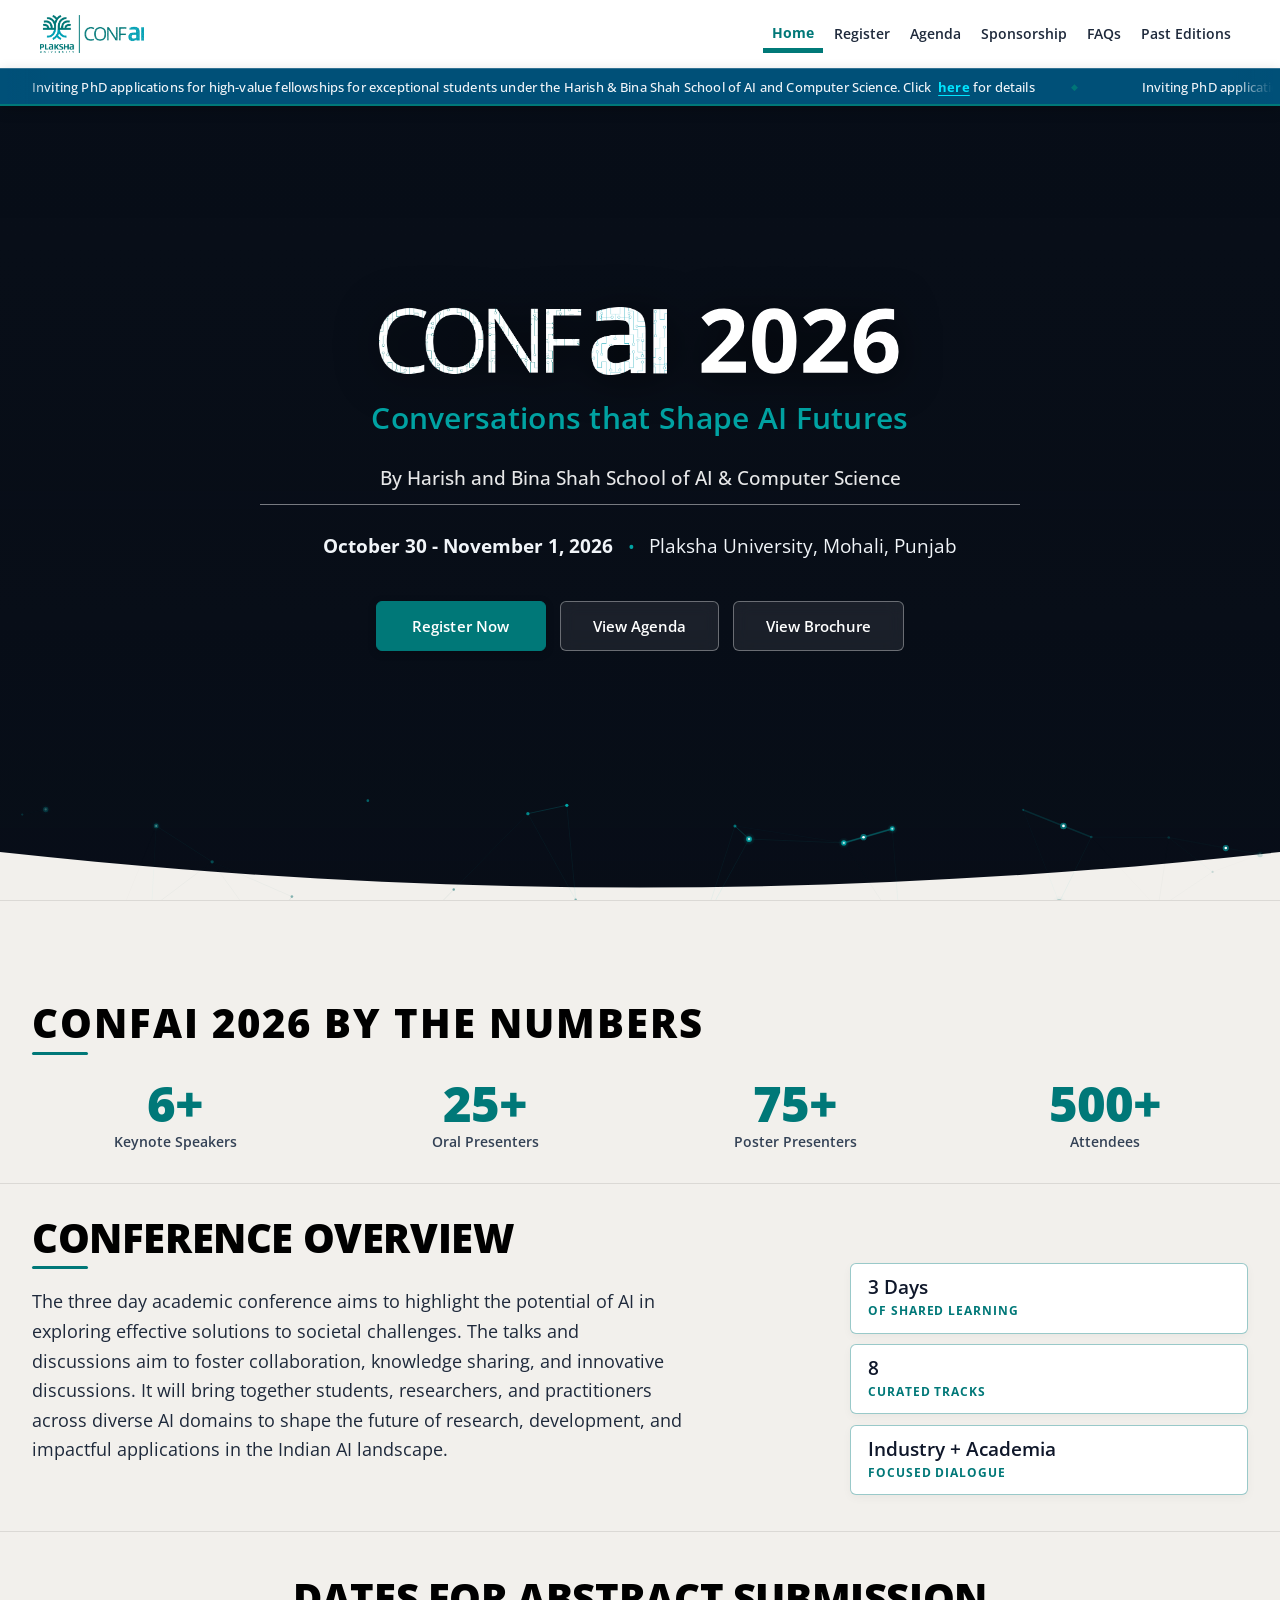
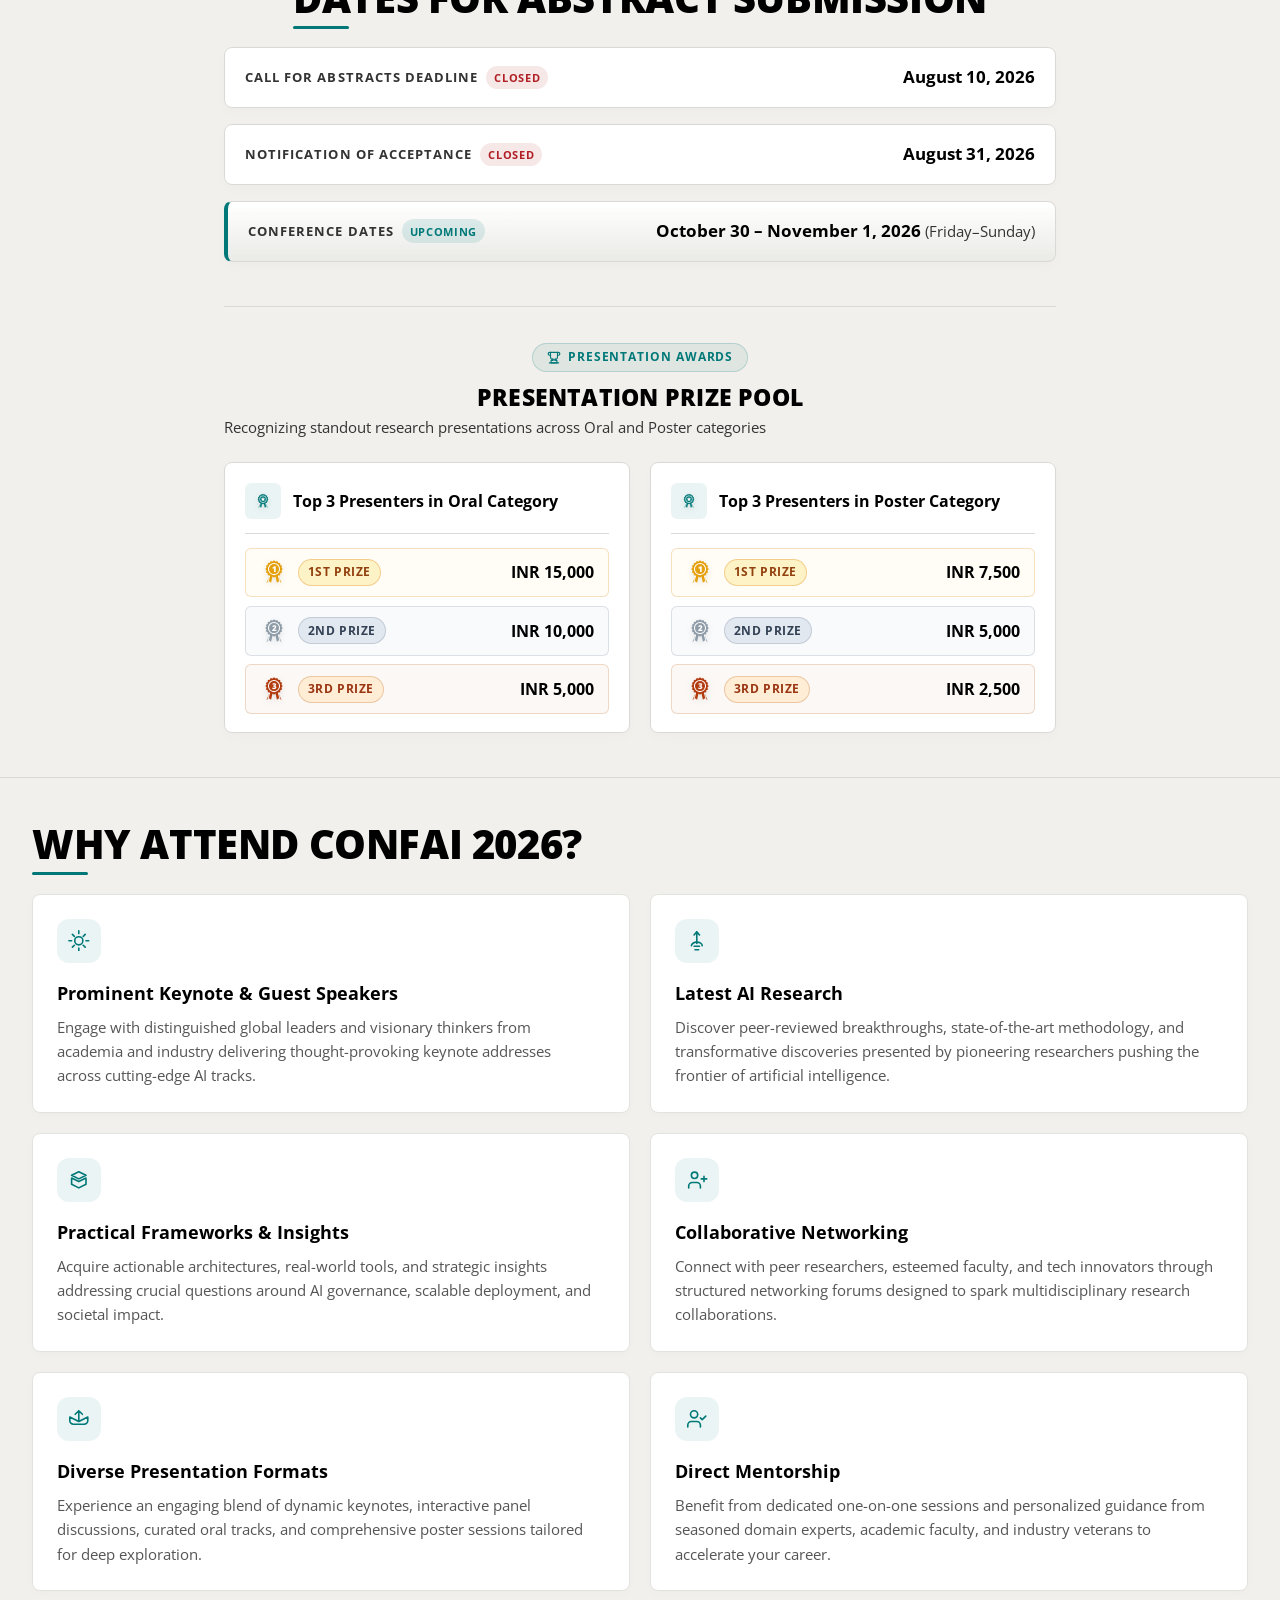
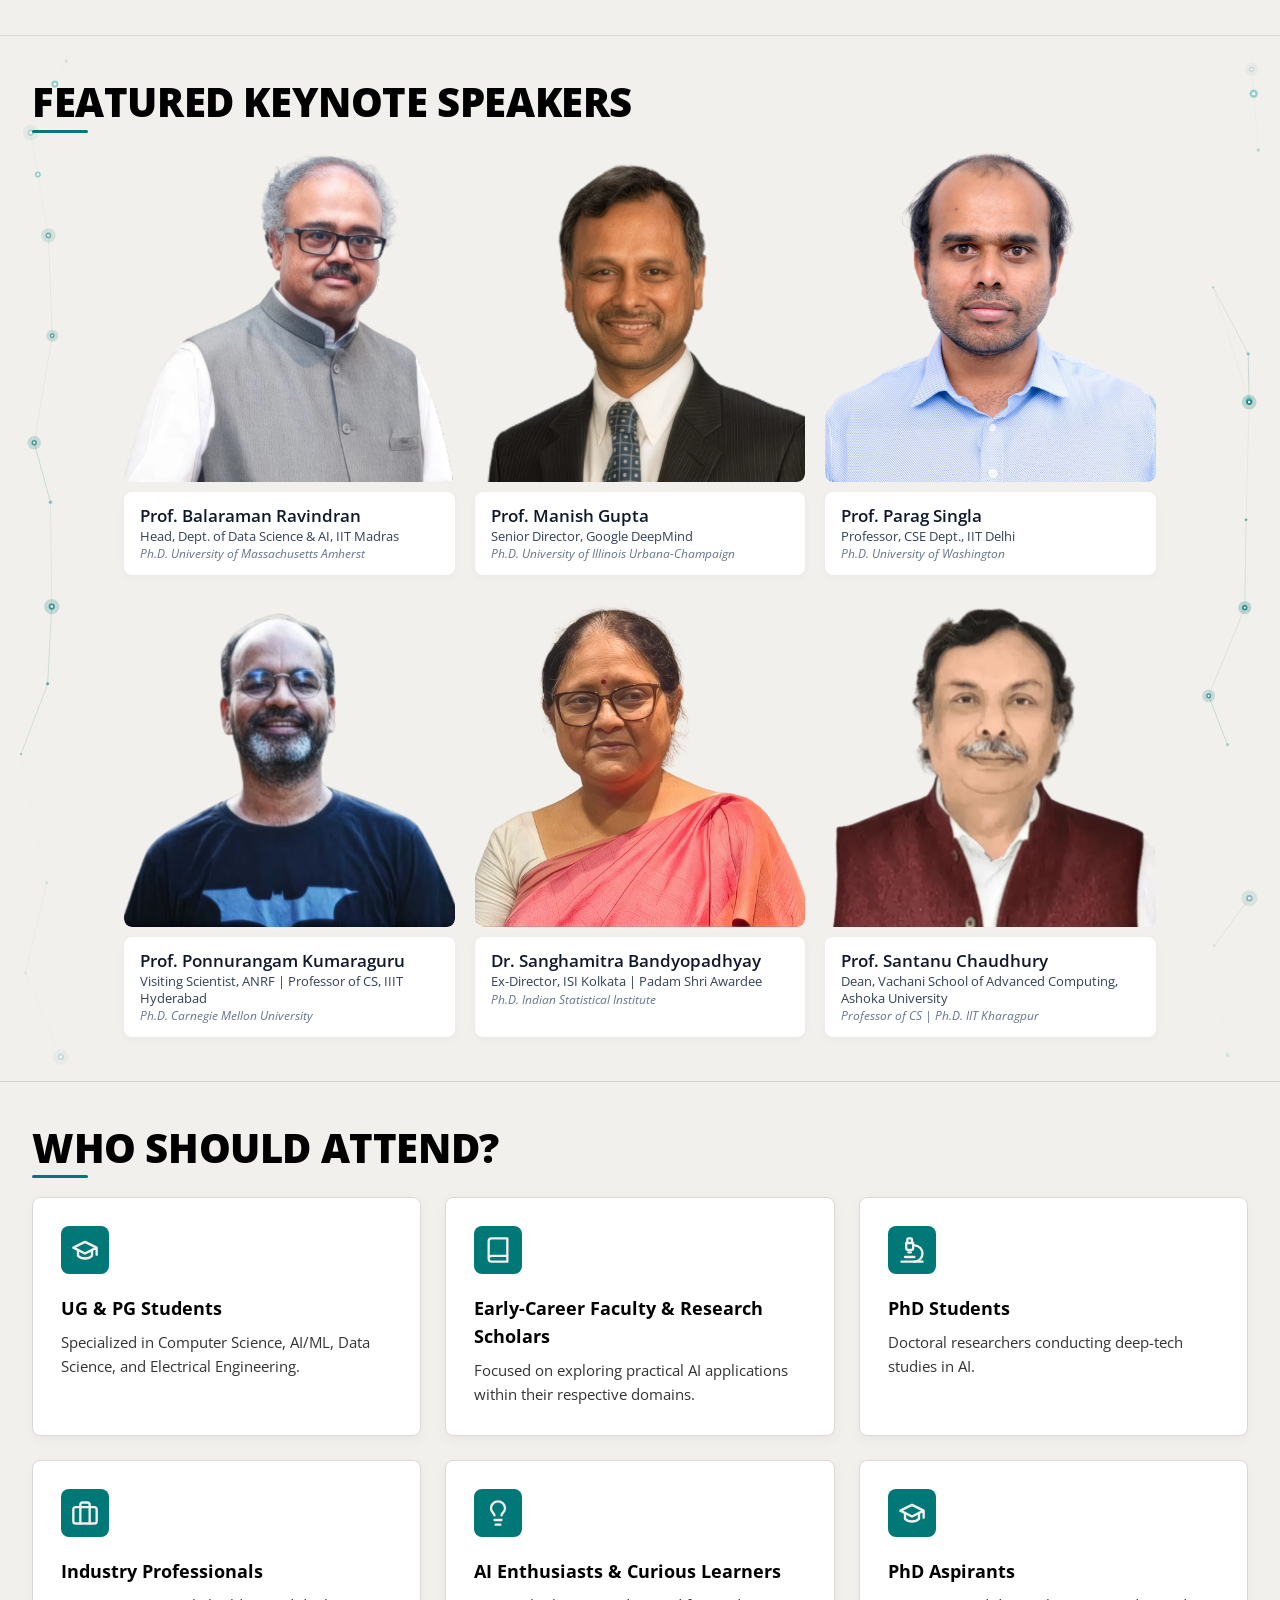
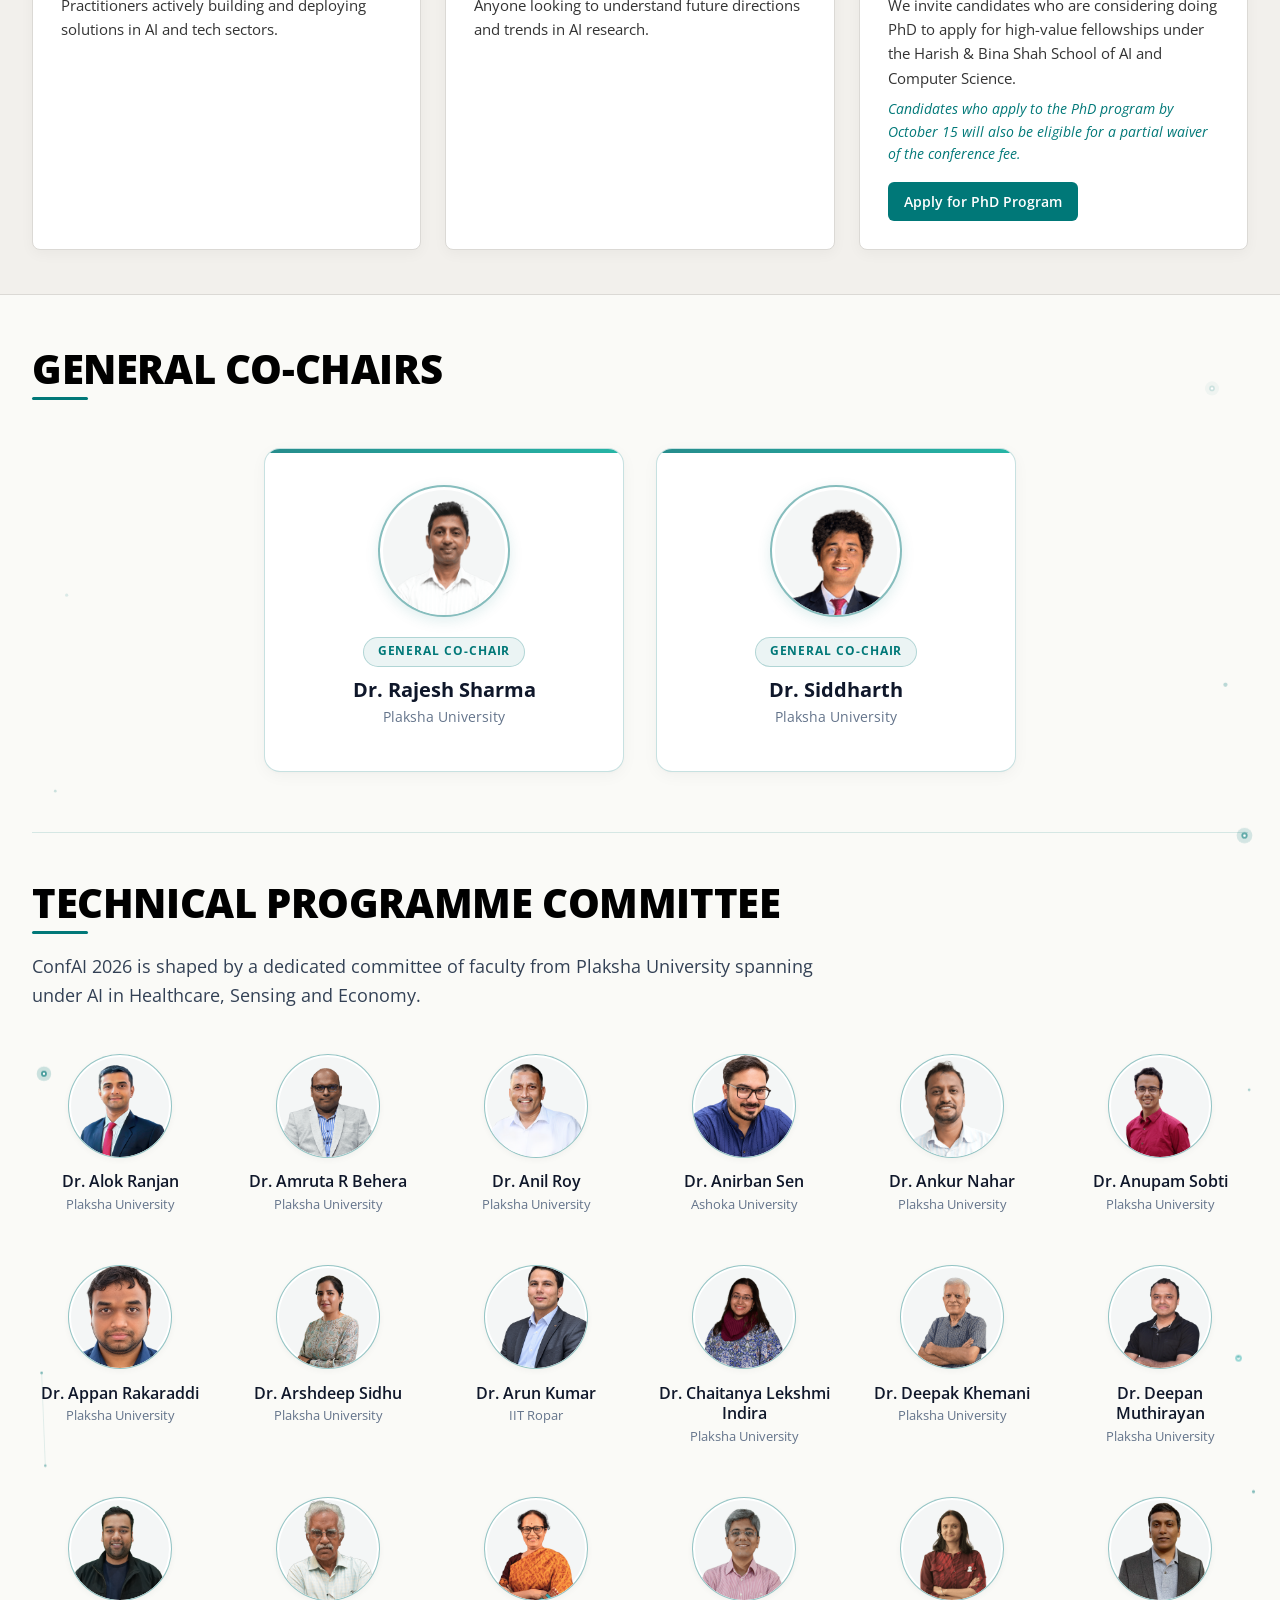
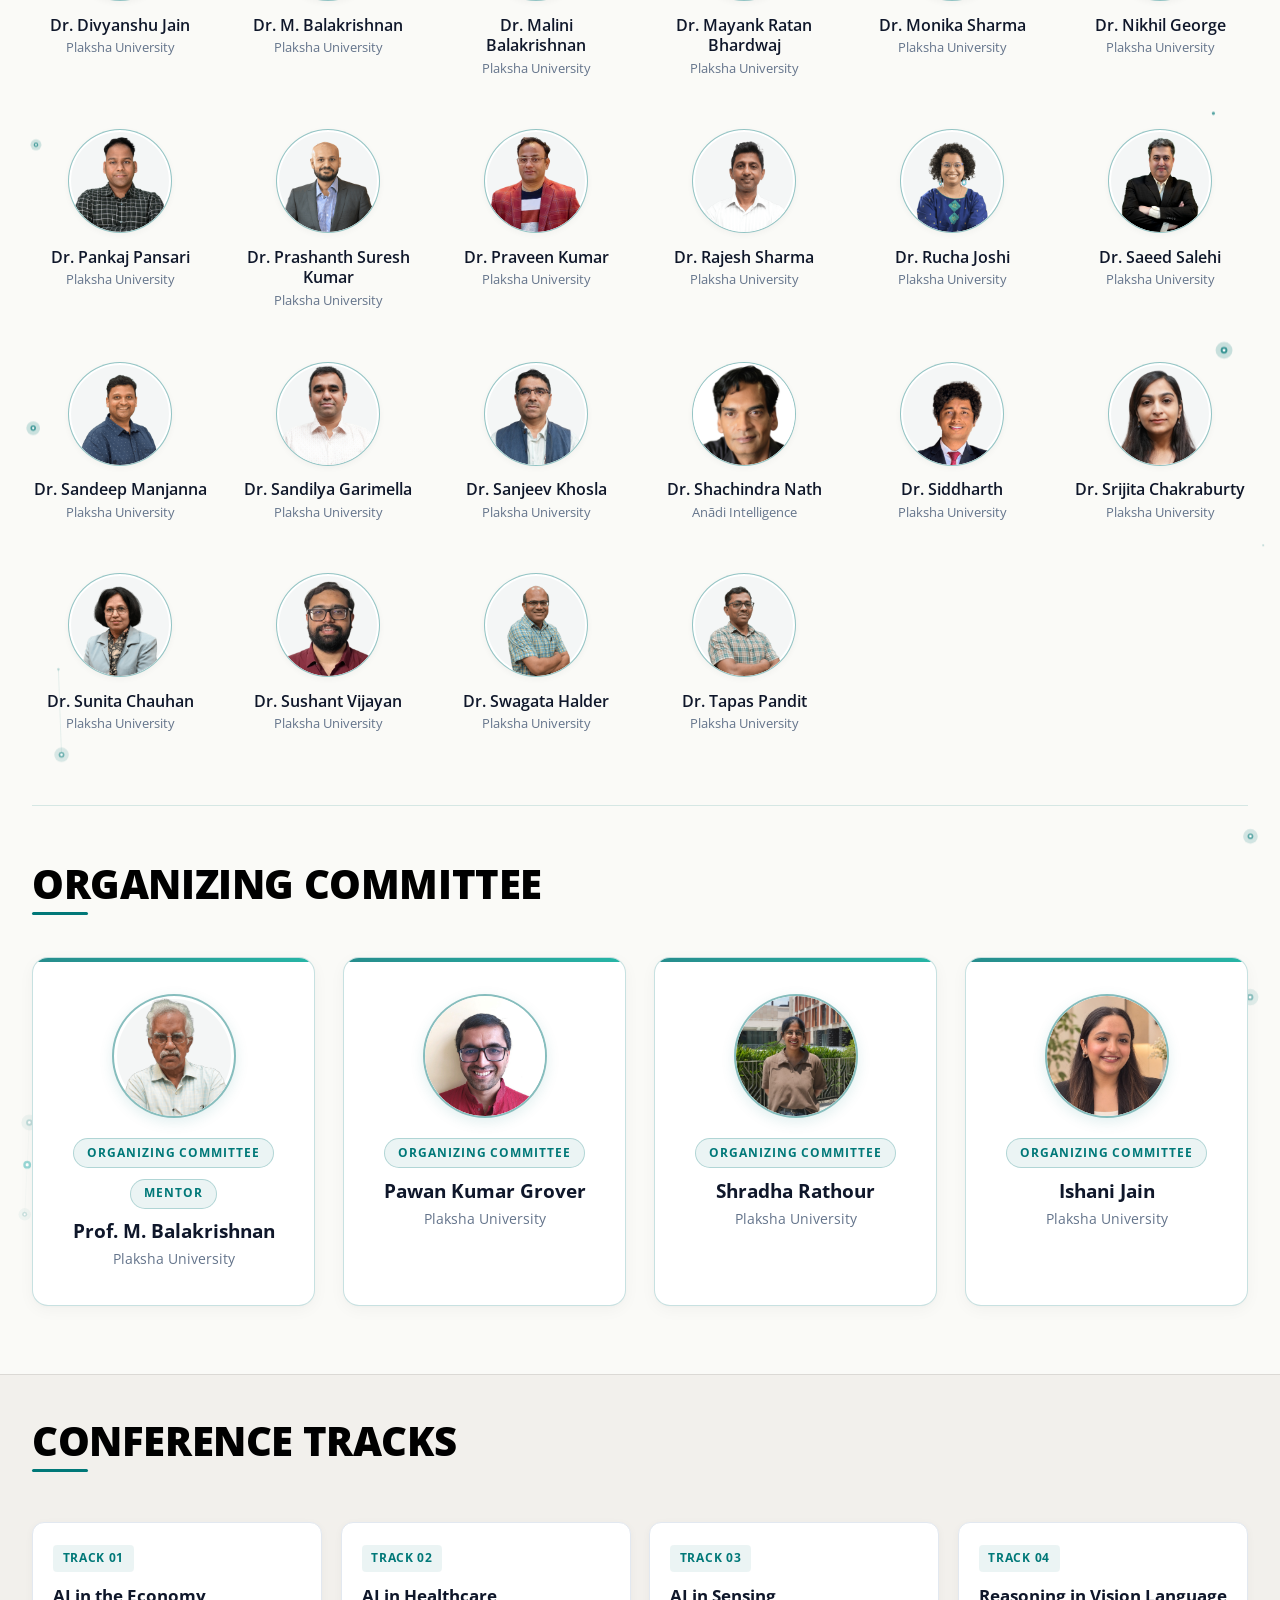
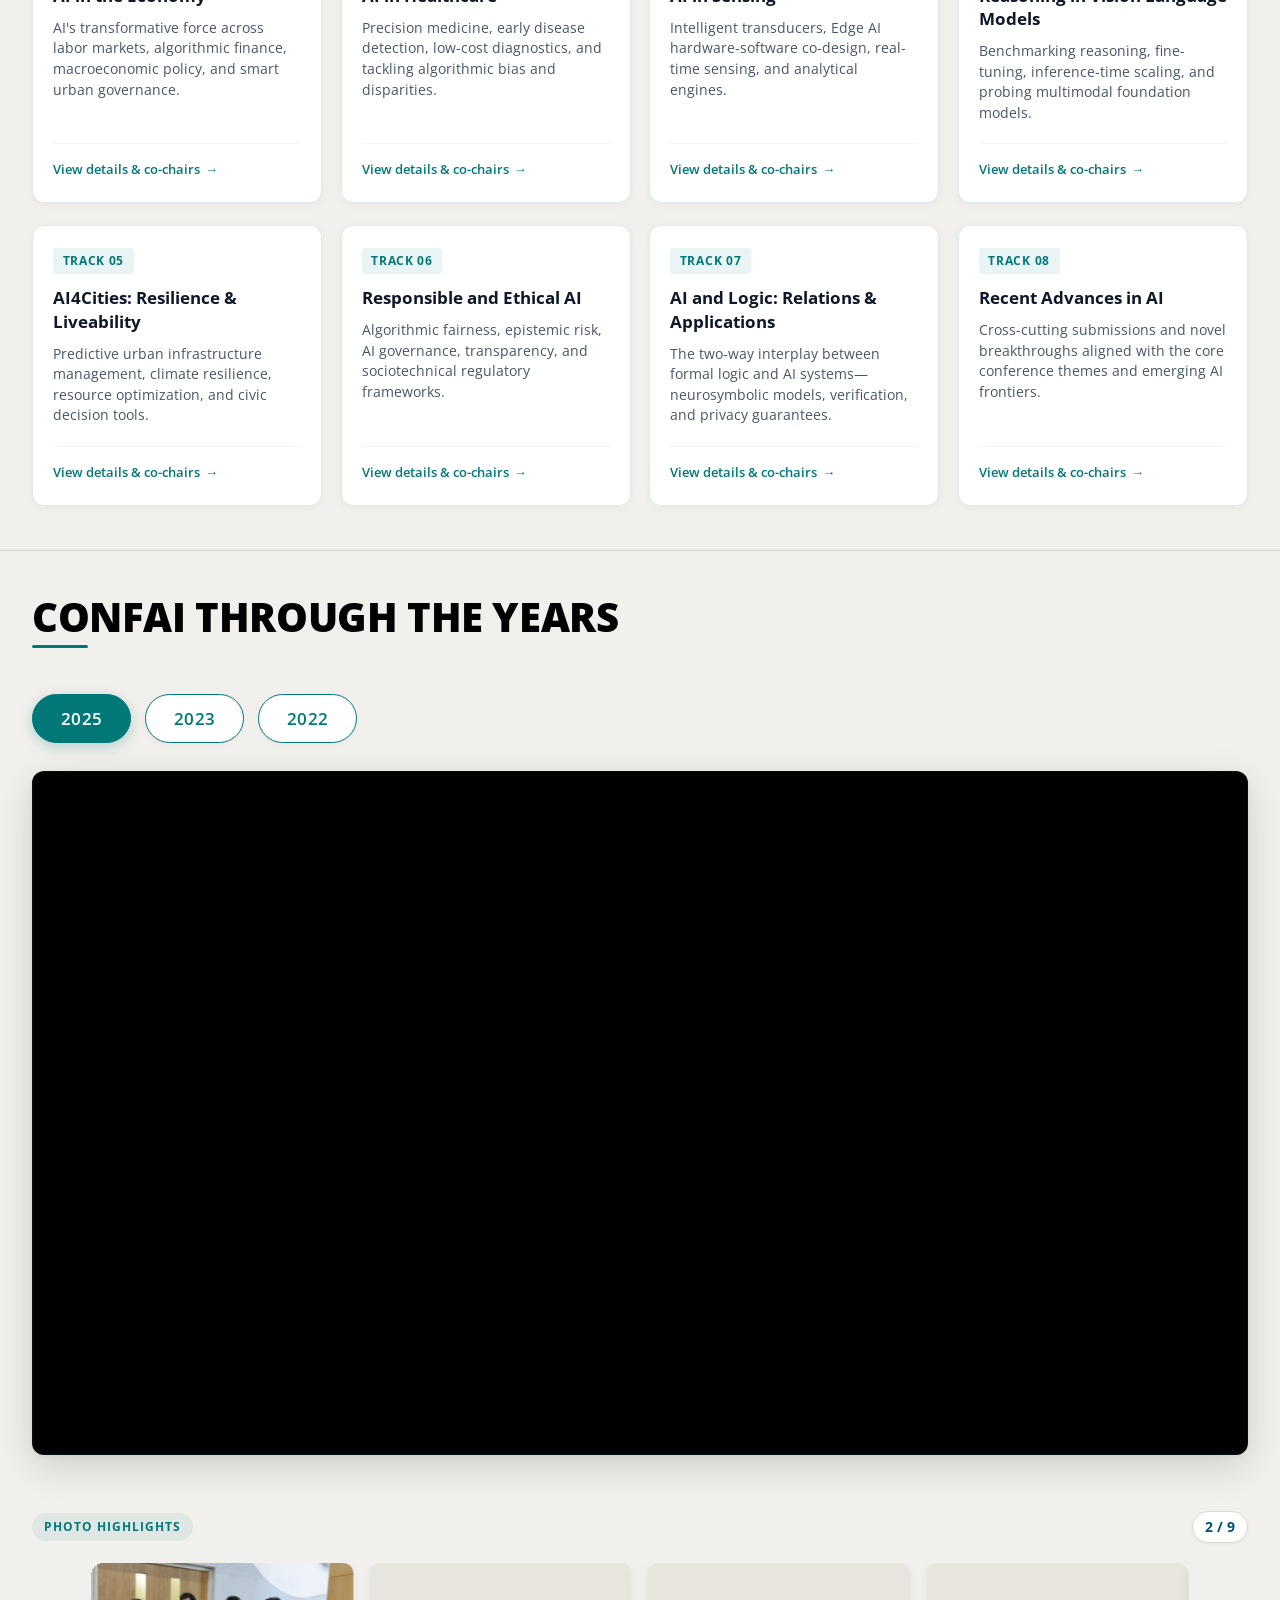
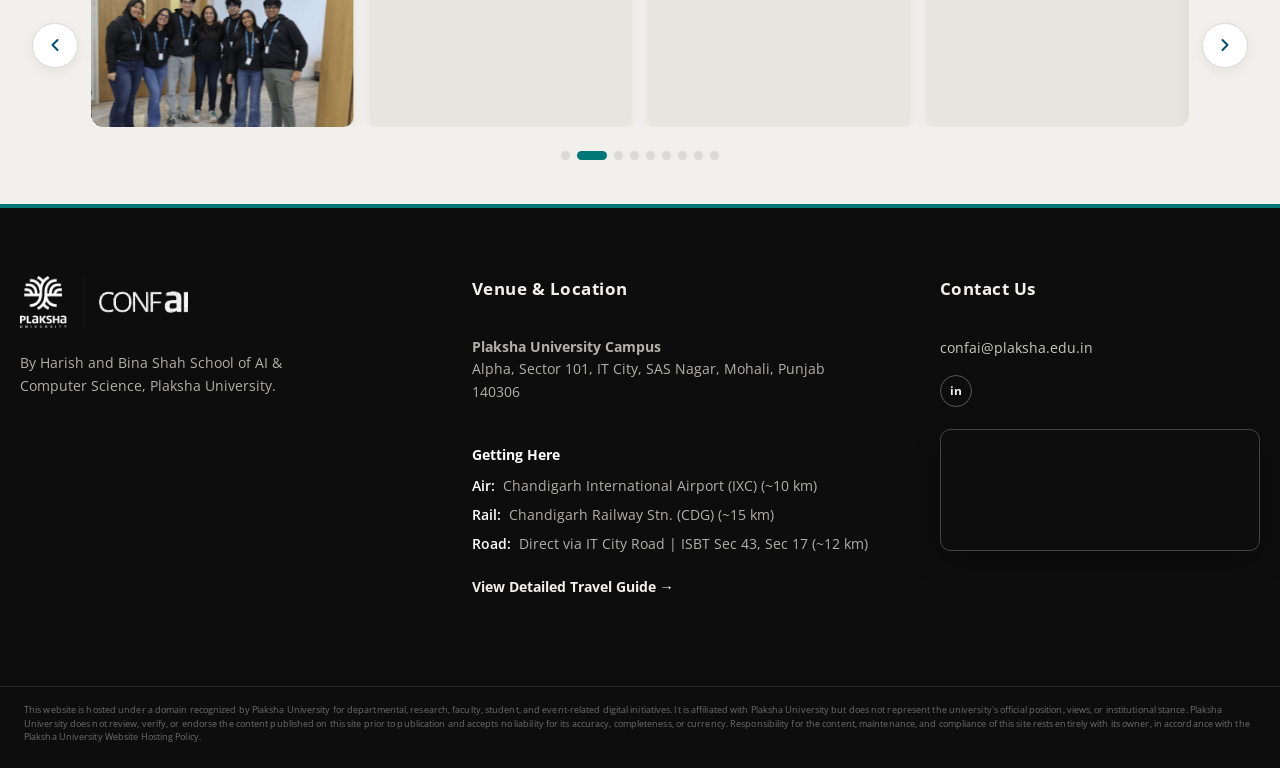
==== commit 80ebbc3a: "feat(nav): remove countdown timer from header across all pages" ====
--- a/index.html
+++ b/index.html
@@ -41,13 +41,7 @@
           onerror="this.onerror=null;this.style.visibility='hidden';" />
       </a>
 
-      <div class="nav-countdown" aria-label="Countdown to ConfAI 2026" aria-live="polite">
-        <span class="nav-countdown-label">ConfAI starts in</span>
-        <span class="nav-countdown-box"><strong id="nav-countdown-days">--</strong><small>DAYS</small></span>
-        <span class="nav-countdown-box"><strong id="nav-countdown-hours">--</strong><small>HRS</small></span>
-        <span class="nav-countdown-box"><strong id="nav-countdown-minutes">--</strong><small>MINS</small></span>
-        <span class="nav-countdown-box"><strong id="nav-countdown-seconds">--</strong><small>SECS</small></span>
-      </div>
+
 
       <button class="nav-toggle" type="button" aria-expanded="false" aria-controls="site-nav"
         aria-label="Toggle navigation">
